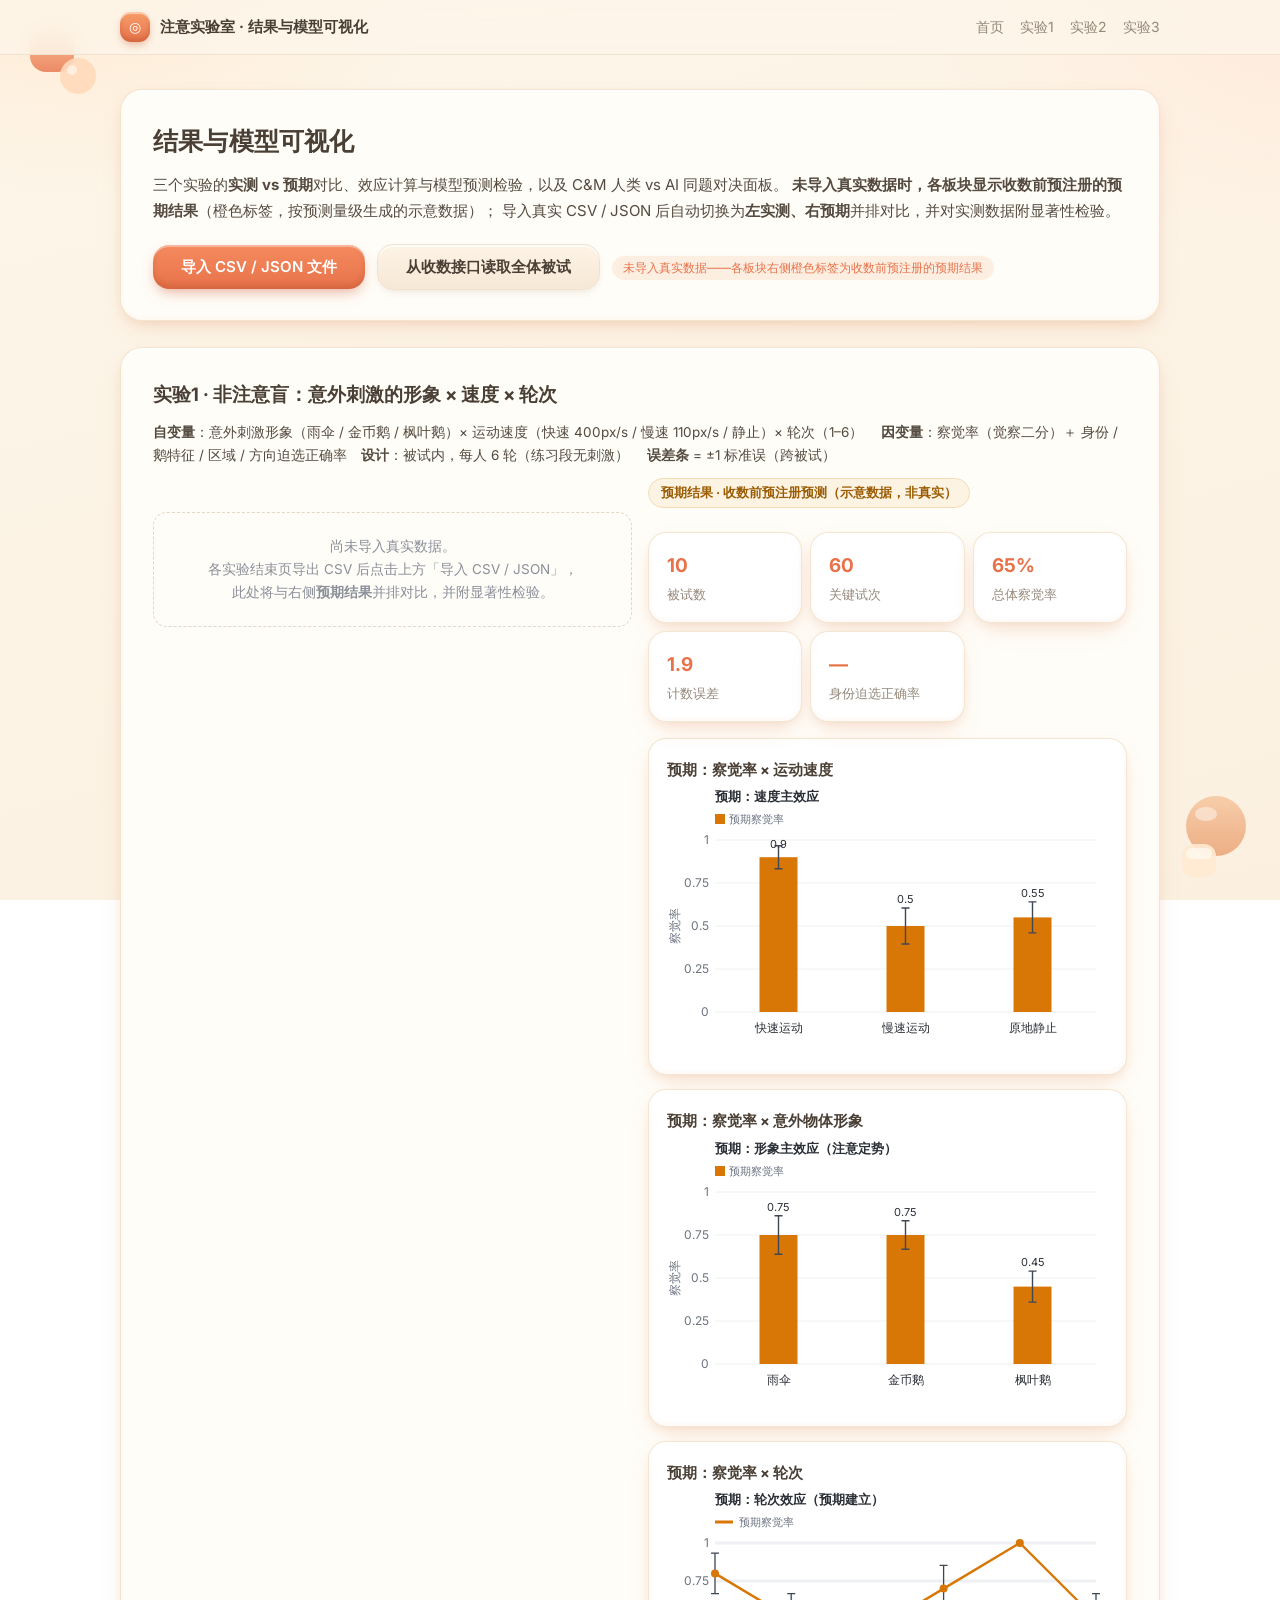
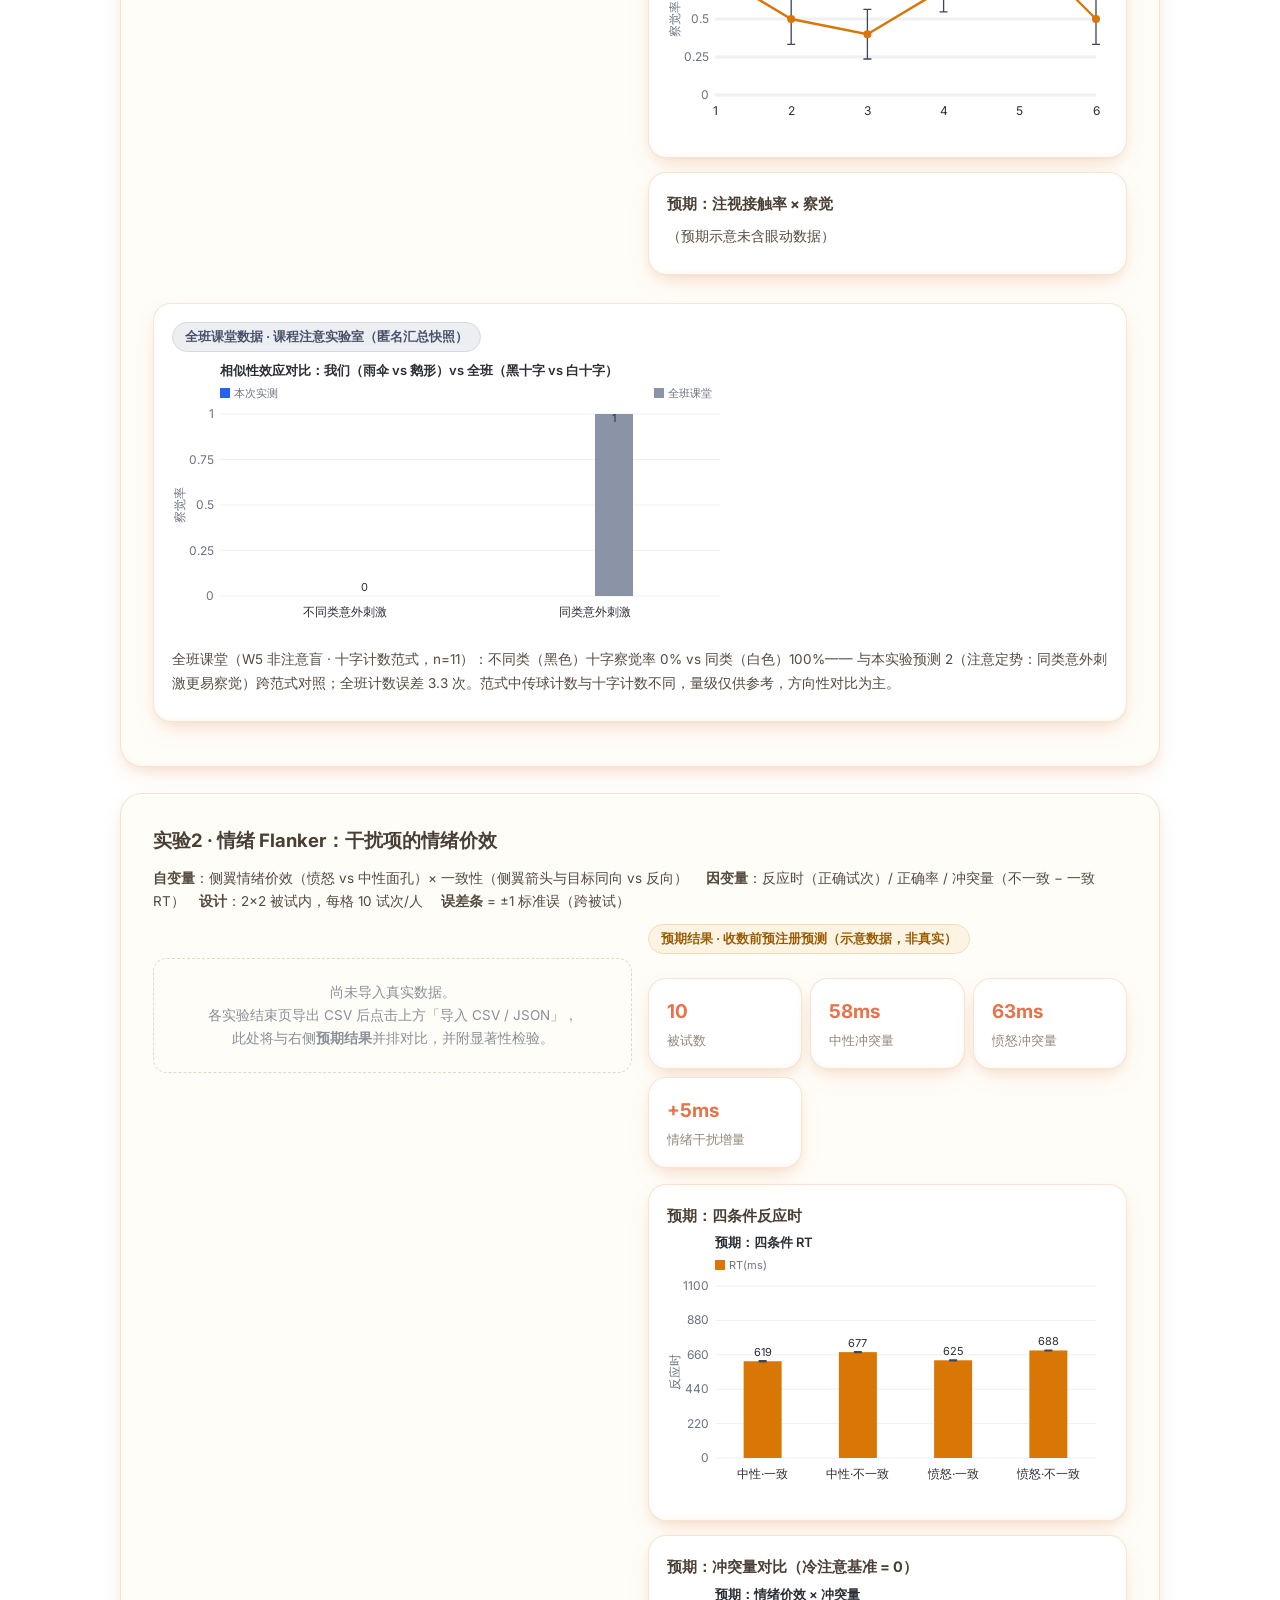
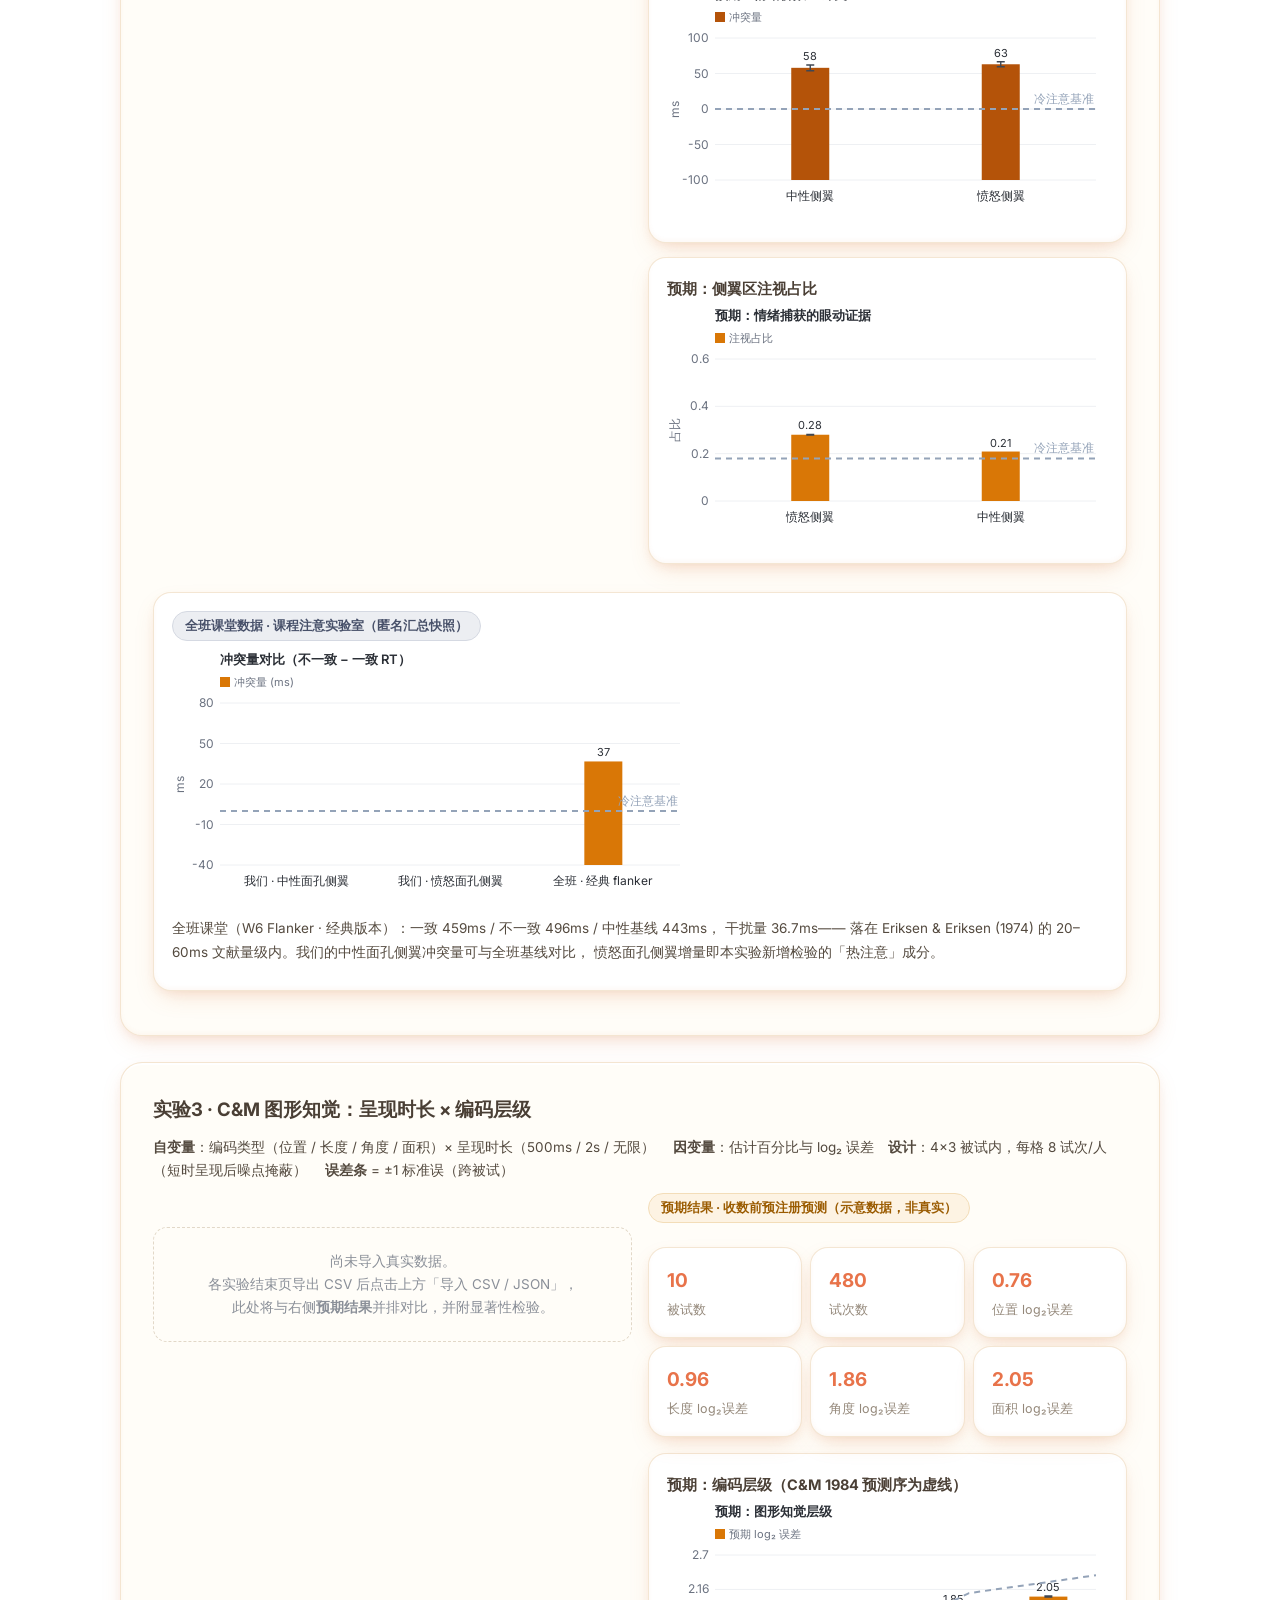
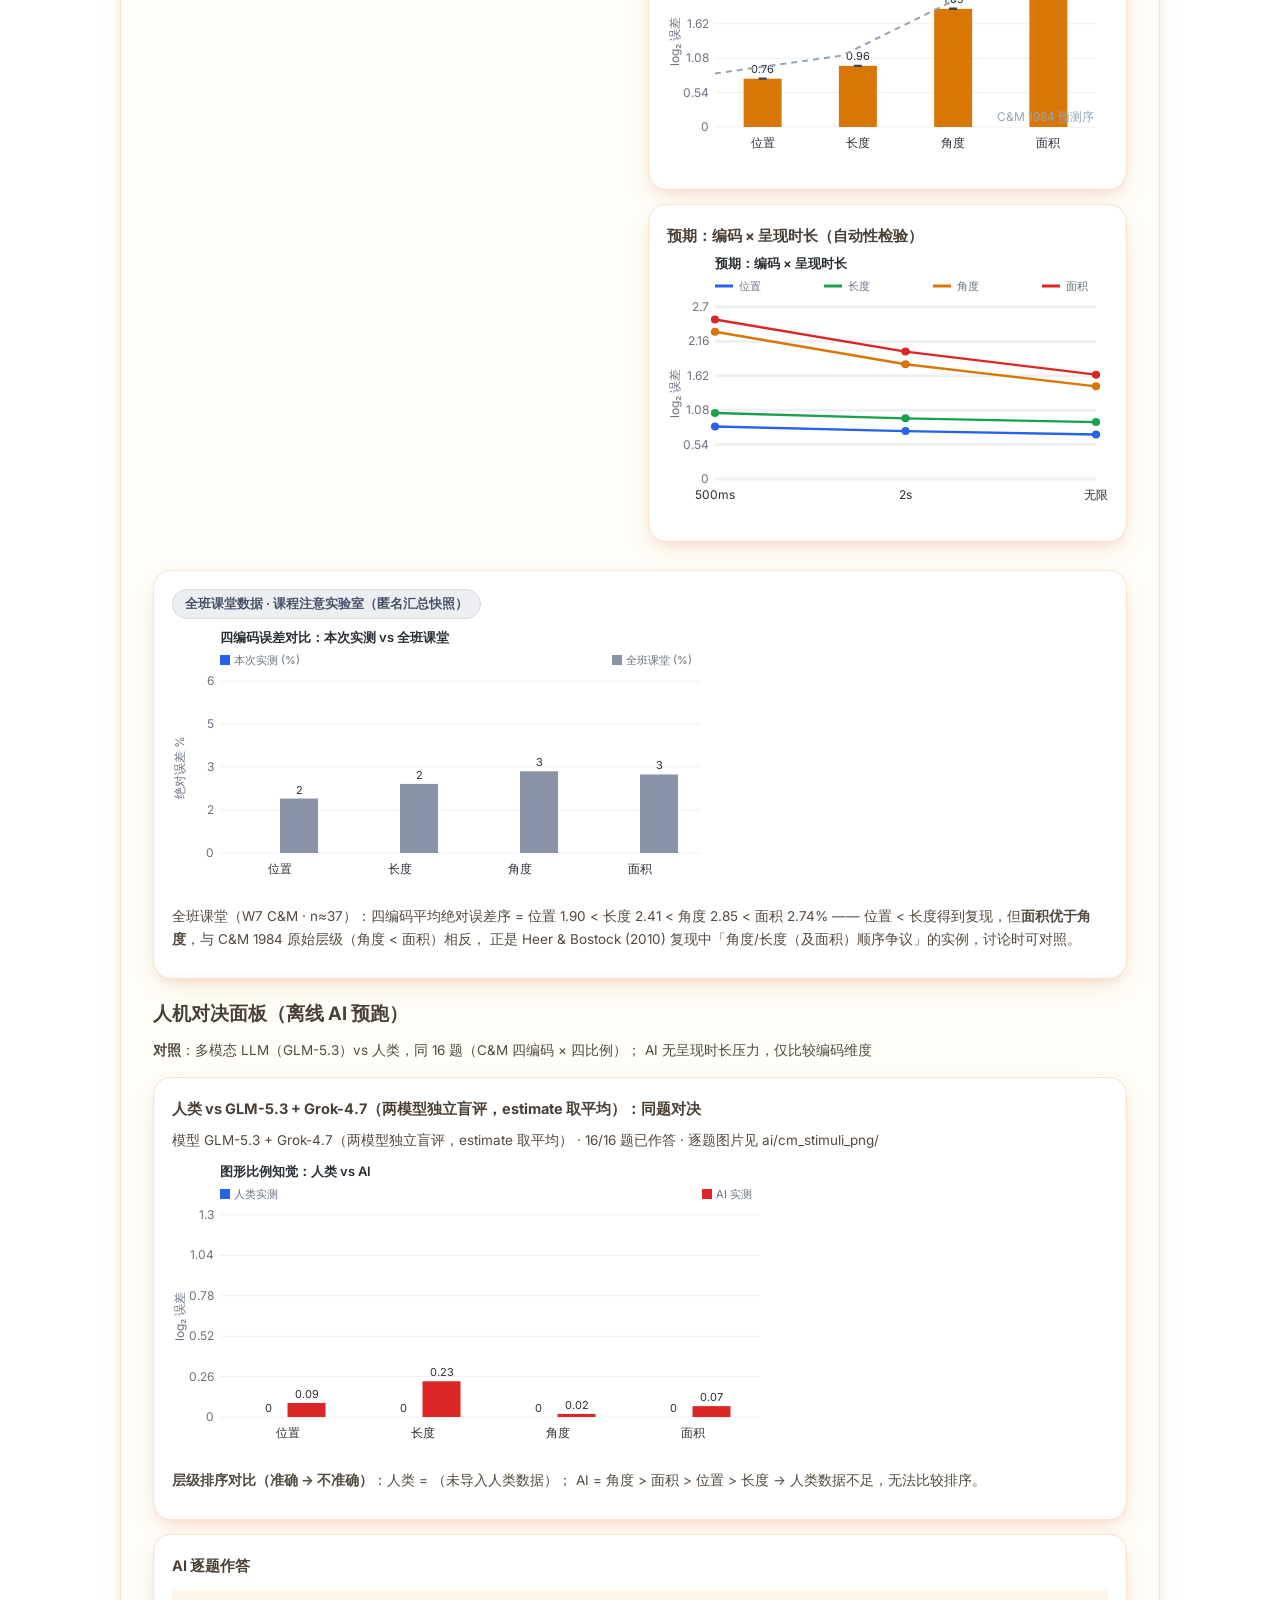
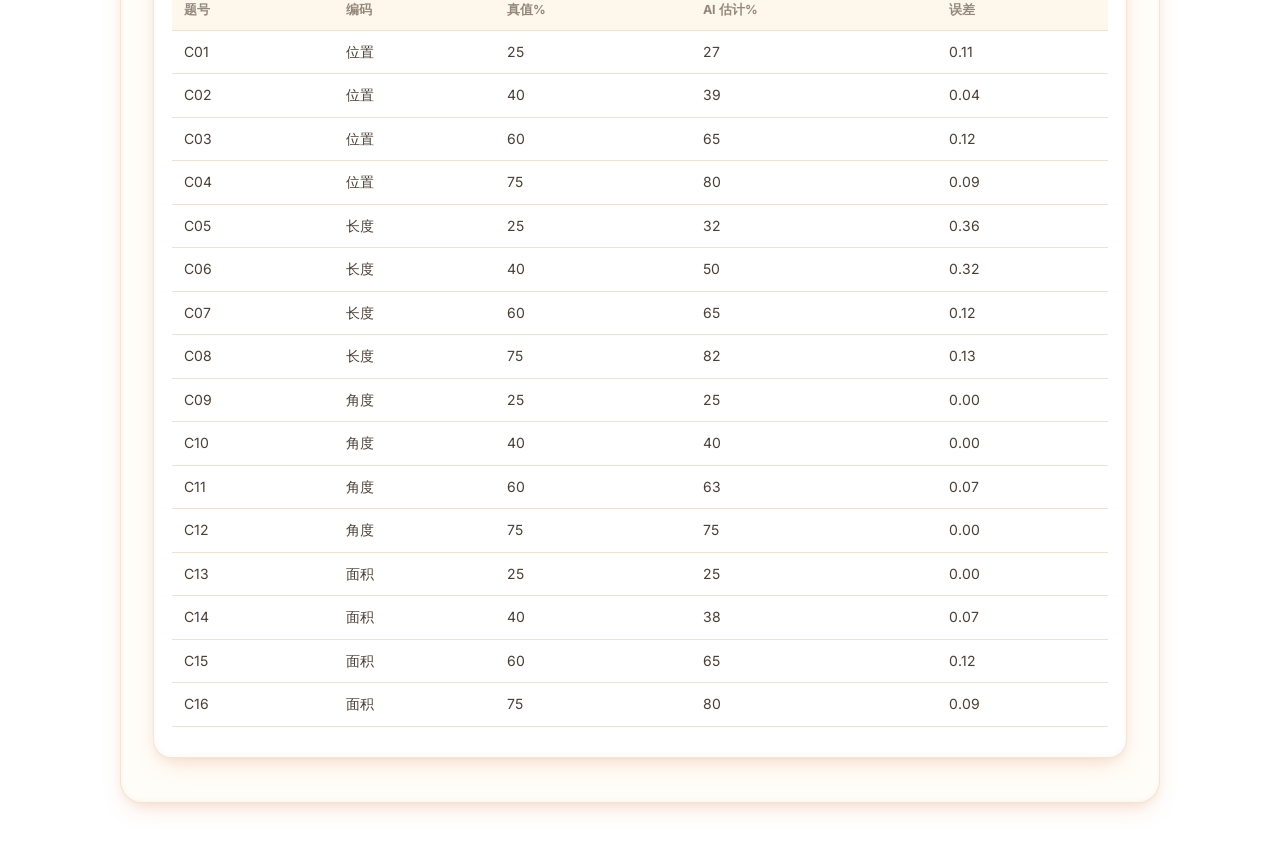
==== results.html @ be1d65ec "HW2 attention lab: 3 classic attention experiments (replication + improvement) with pre-registered p" ====
<!DOCTYPE html>
<html lang="zh-CN">
<head>
<meta charset="UTF-8">
<meta name="viewport" content="width=device-width, initial-scale=1.0">
<title>结果与模型可视化 · 注意实验室</title>
<link href="https://fonts.googleapis.com/css2?family=Inter:wght@400;600;700&display=swap" rel="stylesheet">
<link rel="stylesheet" href="css/style.css">
</head>
<body>
<div class="topbar"><div class="topbar-inner">
  <span class="brand"><span class="logo">◎</span>注意实验室 · 结果与模型可视化</span>
  <span class="nav"><a href="index.html">首页</a><a href="experiments/ib.html">实验1</a><a href="experiments/flanker.html">实验2</a><a href="experiments/cm.html">实验3</a></span>
</div></div>
<div class="deco deco-tl" id="deco-tl"></div><div class="deco deco-br" id="deco-br"></div>

<div class="wrap wrap-wide">
  <div class="card fade">
    <h1>结果与模型可视化</h1>
    <p class="hero-sub">三个实验的<b>实测 vs 预期</b>对比、效应计算与模型预测检验，以及 C&M 人类 vs AI 同题对决面板。
    <b>未导入真实数据时，各板块显示收数前预注册的预期结果</b>（橙色标签，按预测量级生成的示意数据）；
    导入真实 CSV / JSON 后自动切换为<b>左实测、右预期</b>并排对比，并对实测数据附显著性检验。</p>
    <div class="btn-row">
      <button class="btn" id="btn-import">导入 CSV / JSON 文件</button>
      <input type="file" id="file-in" accept=".csv,.json" multiple style="display:none">
      <button class="btn gray" id="btn-fetch-api">从收数接口读取全体被试</button>
      <span id="data-status"></span>
    </div>
  </div>

  <div class="card fade" id="res-report-wrap" style="display:none">
    <h2>自动分析报告（导入实测数据后生成）</h2>
    <p class="hero-sub">按<b>收数前预登记的预测</b>逐条自动判定（✓ 支持 / △ 部分支持 / ✗ 不支持），
    附显著性检验结果；「复制 Markdown」按钮可把填好数字的报告直接粘贴进 README「结果与讨论」。</p>
    <div id="res-report"></div>
    <div class="btn-row"><button class="btn ghost" id="btn-copy-md">复制 Markdown 报告文本</button></div>
  </div>

  <div class="card" id="res-ib-wrap">
    <h2>实验1 · 非注意盲：意外刺激的形象 × 速度 × 轮次</h2>
    <p class="muted"><b>自变量</b>：意外刺激形象（雨伞 / 金币鹅 / 枫叶鹅）× 运动速度（快速 400px/s / 慢速 110px/s / 静止）× 轮次（1–6）　
    <b>因变量</b>：察觉率（觉察二分）＋ 身份 / 鹅特征 / 区域 / 方向迫选正确率　<b>设计</b>：被试内，每人 6 轮（练习段无刺激）　
    <b>误差条</b> = ±1 标准误（跨被试）</p>
    <div id="res-ib"></div>
  </div>
  <div class="card" id="res-flk-wrap">
    <h2>实验2 · 情绪 Flanker：干扰项的情绪价效</h2>
    <p class="muted"><b>自变量</b>：侧翼情绪价效（愤怒 vs 中性面孔）× 一致性（侧翼箭头与目标同向 vs 反向）　
    <b>因变量</b>：反应时（正确试次）/ 正确率 / 冲突量（不一致 − 一致 RT）　<b>设计</b>：2×2 被试内，每格 10 试次/人　
    <b>误差条</b> = ±1 标准误（跨被试）</p>
    <div id="res-flk"></div>
  </div>
  <div class="card" id="res-cm-wrap">
    <h2>实验3 · C&M 图形知觉：呈现时长 × 编码层级</h2>
    <p class="muted"><b>自变量</b>：编码类型（位置 / 长度 / 角度 / 面积）× 呈现时长（500ms / 2s / 无限）　
    <b>因变量</b>：估计百分比与 log₂ 误差　<b>设计</b>：4×3 被试内，每格 8 试次/人（短时呈现后噪点掩蔽）　
    <b>误差条</b> = ±1 标准误（跨被试）</p>
    <div id="res-cm"></div>
    <h2 class="mt">人机对决面板（离线 AI 预跑）</h2>
    <p class="muted"><b>对照</b>：多模态 LLM（GLM-5.3）vs 人类，同 16 题（C&amp;M 四编码 × 四比例）；
    AI 无呈现时长压力，仅比较编码维度</p>
    <div id="res-ai"></div>
  </div>
</div>

<div class="progress-shell" id="progress-shell" style="display:none"><div class="progress-bar" id="progress-bar"></div></div>
<script src="js/config.js"></script>
<script src="js/core.js"></script>
<script src="js/results.js"></script>
</body>
</html>
---- css/style.css ----
/* ============================================================
   注意实验室 · 统一样式
   风格：温暖 · 立体悬浮 · 卡通黏土质感（Claymorphism）
   原则：
   - 界面是实验的"容器"，立体装饰绝不进入刺激画布区
   - 计时优先：无循环动画、无实时3D渲染，仅静态阴影营造悬浮感
   ============================================================ */
:root{
  --primary:#e8734a;          /* 暖珊瑚橘 */
  --primary-deep:#c9542e;
  --primary-soft:#fdeee2;     /* 蜜桃浅底 */
  --peach:#ffd9b8;
  --bg:#fbf2e6;               /* 奶油底 */
  --card:#fffdf8;
  --text:#4a3f35;             /* 暖深棕 */
  --text-2:#94887a;           /* 次级文字 */
  --line:#f0e2d0;
  --ok:#4c9a6d; --warn:#c97f2e; --err:#d05b4e;
  --radius:22px;
  /* 黏土卡片：外层柔影 + 内侧顶部高光，呈膨胀悬浮感 */
  --clay:0 10px 24px -8px rgba(217,122,64,.26),
         0 4px 10px -2px rgba(217,122,64,.10),
         inset 0 2px 0 rgba(255,255,255,.95),
         inset 0 -2px 4px rgba(217,122,64,.05);
  /* hover 悬浮加强 */
  --float:0 20px 40px -12px rgba(217,122,64,.38),
          0 8px 18px -6px rgba(217,122,64,.16),
          inset 0 2px 0 rgba(255,255,255,.95);
  --font:"Inter","PingFang SC","Microsoft YaHei",system-ui,sans-serif;
}
*{box-sizing:border-box;margin:0;padding:0}
html,body{height:100%}
body{font-family:var(--font);color:var(--text);
     font-size:15px;line-height:1.75;-webkit-font-smoothing:antialiased;
     background:
       radial-gradient(640px 420px at 6% -6%, #ffe9d0 0%, transparent 60%),
       radial-gradient(720px 520px at 102% -2%, #ffeadb 0%, transparent 55%),
       radial-gradient(560px 420px at 50% 112%, #fde7d8 0%, transparent 62%),
       linear-gradient(165deg, #fdf6ea 0%, #fbf0e0 100%);
     background-attachment:fixed}

/* ---------- 布局：居中主内容区 ---------- */
.wrap{max-width:920px;margin:0 auto;padding:34px 20px 64px}
.wrap-wide{max-width:1080px}
.topbar{position:sticky;top:0;z-index:50;background:rgba(253,246,234,.82);
        backdrop-filter:blur(10px);border-bottom:1px solid var(--line)}
.topbar-inner{max-width:1080px;margin:0 auto;padding:12px 20px;display:flex;
              align-items:center;justify-content:space-between}
.brand{display:flex;align-items:center;gap:10px;font-weight:700;font-size:15px}
.brand .logo{width:30px;height:30px;border-radius:11px;
             background:linear-gradient(180deg,#f79d6a,#e8734a);
             box-shadow:0 4px 8px -2px rgba(201,84,46,.45),
                        inset 0 2px 0 rgba(255,255,255,.45),
                        inset 0 -3px 5px rgba(120,40,10,.20);
             display:inline-flex;align-items:center;justify-content:center;
             color:#fff;font-size:14px}
.nav a{color:var(--text-2);text-decoration:none;margin-left:16px;font-size:14px;
       transition:color .15s}
.nav a:hover{color:var(--primary)}

/* ---------- 黏土卡片与软凸起按钮 ---------- */
.card{background:var(--card);border:1px solid rgba(240,220,192,.7);
      border-radius:var(--radius);box-shadow:var(--clay);padding:30px 32px;
      transition:opacity .25s}
.card+.card{margin-top:26px}
.card h1{font-size:25px;letter-spacing:.2px;margin-bottom:6px}
.card h2{font-size:18.5px;margin-bottom:10px}
.card p{color:#544a3f;margin:8px 0}
.muted{color:var(--text-2);font-size:13.5px}
.hero-sub{color:var(--text-2);margin-bottom:0}

.btn{display:inline-block;border:none;cursor:pointer;font-family:var(--font);
     font-size:15px;font-weight:600;padding:12px 28px;border-radius:16px;
     color:#fff;background:linear-gradient(180deg,#f58a5f,#e8734a);
     box-shadow:0 6px 14px -4px rgba(201,84,46,.50),
                inset 0 2px 0 rgba(255,255,255,.38),
                inset 0 -4px 6px rgba(120,40,10,.18);
     transition:transform .15s,box-shadow .15s,filter .15s}
.btn:hover{transform:translateY(-2px);filter:brightness(1.04);
           box-shadow:0 10px 20px -6px rgba(201,84,46,.55),
                      inset 0 2px 0 rgba(255,255,255,.38),
                      inset 0 -4px 6px rgba(120,40,10,.18)}
.btn:active{transform:translateY(1px)}
.btn:disabled{opacity:.45;cursor:not-allowed;transform:none;filter:none}
.btn.ghost{background:var(--card);color:var(--primary);
           border:2px solid #f3b795;
           box-shadow:0 4px 10px -4px rgba(217,122,64,.25),
                      inset 0 2px 0 rgba(255,255,255,.9)}
.btn.gray{background:linear-gradient(180deg,#fdf3e6,#f6e8d5);color:var(--text);
          border:1px solid var(--line);
          box-shadow:0 4px 10px -4px rgba(150,110,70,.22),
                     inset 0 2px 0 rgba(255,255,255,.85)}
.btn.small{padding:8px 16px;font-size:13.5px;border-radius:13px}
.btn-row{display:flex;gap:12px;margin-top:20px;flex-wrap:wrap;align-items:center}

/* 蜜桃浅底高亮框（指导语重点规则） */
.callout{background:var(--primary-soft);border:1px solid #f6d4b8;
         border-radius:16px;padding:15px 18px;margin:14px 0;font-size:14.5px;
         box-shadow:inset 0 2px 0 rgba(255,255,255,.7)}
.callout.warn{background:#fdf6e9;border-color:#f2e0bb}
.callout b{font-weight:650}

/* ---------- 实验选择卡片（悬浮黏土卡） ---------- */
.grid-exp{display:grid;grid-template-columns:repeat(auto-fit,minmax(280px,1fr));
          gap:26px;margin-top:26px}
/* 三实验卡片 与 使用说明卡片之间保留约 1cm（38px）间距 */
.grid-exp+.card{margin-top:38px}
.exp-card{background:var(--card);border:1px solid rgba(240,220,192,.7);
          border-radius:var(--radius);padding:24px;box-shadow:var(--clay);
          text-decoration:none;color:var(--text);display:block;
          transition:transform .18s,box-shadow .18s;position:relative;overflow:hidden}
.exp-card::after{content:"";position:absolute;top:0;left:8%;right:8%;height:2px;
                 border-radius:2px;background:linear-gradient(90deg,transparent,
                 rgba(255,255,255,.9),transparent)}
.exp-card:hover{transform:translateY(-5px);box-shadow:var(--float);
                border-color:#f3c9a8}
.exp-card .tag{display:inline-block;font-size:12px;font-weight:600;
               color:var(--primary);background:var(--primary-soft);
               border-radius:20px;padding:3px 12px;margin-bottom:10px;
               box-shadow:inset 0 1px 0 rgba(255,255,255,.8)}
.exp-card h3{font-size:16.5px;margin-bottom:6px}
.exp-card p{font-size:13.5px;color:var(--text-2);line-height:1.65;margin:0}
.exp-card .meta{margin-top:12px;font-size:12.5px;color:#ab9d8c}

/* ---------- 表单 ---------- */
.field{margin:16px 0}
.field label{display:block;font-size:14px;font-weight:600;margin-bottom:6px}
.field input[type=text],.field input[type=number],.field input[type=password],.field select{
  width:100%;max-width:340px;padding:10px 14px;border:1px solid var(--line);
  border-radius:13px;font-family:var(--font);font-size:15px;background:#fffefb;
  color:var(--text);box-shadow:inset 0 2px 4px rgba(150,110,70,.08)}
.field input:focus{outline:2px solid #f6c39a;border-color:var(--primary)}
.radio-row{display:flex;gap:22px;flex-wrap:wrap;margin:8px 0}
.radio-row label{display:flex;align-items:center;gap:6px;font-size:14.5px;
                 cursor:pointer;font-weight:400}
.radio-row input[type=radio],.radio-row input[type=checkbox]{
  accent-color:var(--primary);width:16px;height:16px}

/* ---------- 进度条（极细，画布外） ---------- */
.progress-shell{position:fixed;left:0;top:0;width:100%;height:5px;
                background:#f2e5d2;z-index:100}
.progress-bar{height:100%;width:0%;
              background:linear-gradient(90deg,#f6a56f,var(--primary));
              border-radius:0 3px 3px 0;transition:width .2s linear}
.progress-label{position:fixed;top:12px;right:16px;font-size:12px;
                color:var(--text-2);z-index:100;
                background:rgba(253,246,234,.85);padding:2px 10px;
                border-radius:12px}

/* ---------- 实验刺激画布区：零装饰、纯色背景 ---------- */
.stage{position:fixed;inset:0;background:#101114;display:none;z-index:60;
       align-items:center;justify-content:center;flex-direction:column}
.stage.on{display:flex}
.stage canvas{display:block}
.stage .fixation{color:#d7dae0;font-size:42px;font-weight:300;letter-spacing:.1em}
.stage .hint{position:absolute;bottom:18px;left:0;right:0;text-align:center;
             color:#5c626d;font-size:13px}
/* C&M 用浅色画布（中性浅灰，干净几何图形） */
.stage.light{background:#eceae4}
.stage.light canvas{background:#ffffff}

/* ---------- 页面装饰（温暖黏土几何，静态无动画；永不进入刺激画布） ---------- */
.deco{position:fixed;z-index:5;pointer-events:none;opacity:.95}
.deco-tl{top:16px;left:18px}
.deco-br{bottom:16px;right:18px}
.deco svg{display:block}

/* ---------- 结果展示 ---------- */
.table{width:100%;border-collapse:collapse;font-size:14px;margin:12px 0}
.table th,.table td{padding:9px 12px;text-align:left;border-bottom:1px solid var(--line)}
.table th{font-size:12.5px;color:var(--text-2);background:#fdf7ec}
.table tr:hover td{background:#fdf6ec}
.chart-box{background:#fff;border:1px solid rgba(240,220,192,.7);
           border-radius:18px;padding:18px;margin:14px 0;box-shadow:var(--clay)}
.chart-box h3{font-size:14.5px;margin-bottom:4px}
.chart-box canvas{max-width:100%;display:block}
.kpi-row{display:grid;grid-template-columns:repeat(auto-fit,minmax(170px,1fr));
         gap:16px;margin:16px 0}
.kpi{background:#fff;border:1px solid rgba(240,220,192,.7);border-radius:18px;
     padding:16px 18px;box-shadow:var(--clay)}
.kpi .v{font-size:25px;font-weight:700;color:var(--primary)}
.kpi .k{font-size:12.5px;color:var(--text-2);margin-top:2px}
.badge{display:inline-block;font-size:12px;padding:2px 11px;border-radius:20px;
       box-shadow:inset 0 1px 0 rgba(255,255,255,.7)}
.badge.ok{background:#e6f4ec;color:var(--ok)}
.badge.err{background:#fdeceb;color:var(--err)}
.badge.info{background:var(--primary-soft);color:var(--primary)}
.badge.warn{background:#fdf3e3;color:#9a5b00}

/* ---------- 步骤指示（软圆角胶囊） ---------- */
.steps{display:flex;gap:8px;margin:18px 0}
.step{flex:1;padding:9px 6px;text-align:center;font-size:13px;background:#fff;
     color:var(--text-2);border-radius:14px;border:1px solid var(--line);
     box-shadow:inset 0 2px 0 rgba(255,255,255,.9)}
.step.on{background:var(--primary-soft);color:var(--primary);font-weight:650;
         border-color:#f6cdb0}
.step.done{color:var(--ok);background:#f2faf5;border-color:#d8eee1}

/* ---------- 淡入淡出转场 ---------- */
.fade{animation:fadein .28s ease}
@keyframes fadein{from{opacity:0}to{opacity:1}}

/* 眼动校准点（黏土小球） */
.calib-dot{position:fixed;width:46px;height:46px;margin:-23px 0 0 -23px;
           border-radius:50%;background:#fff;cursor:pointer;z-index:200;
           display:none;align-items:center;justify-content:center;
           font-size:11px;color:#94887a;user-select:none;
           box-shadow:0 0 0 7px rgba(232,115,74,.22),
                      0 8px 18px -6px rgba(201,84,46,.5),
                      inset 0 3px 0 rgba(255,255,255,.95),
                      inset 0 -3px 5px rgba(180,130,90,.18)}
.calib-dot.on{display:flex}
#wg-video{position:fixed;bottom:14px;right:14px;width:160px;border-radius:16px;
          border:2px solid #fff;box-shadow:0 8px 20px -6px rgba(60,40,20,.45);
          z-index:90;background:#000}
#wg-overlay{position:fixed;inset:0;pointer-events:none;z-index:80}

/* ---------- 实测 vs 预期 对比布局 ---------- */
.cmp-row{display:flex;gap:16px;flex-wrap:wrap;align-items:flex-start;margin:10px 0}
.cmp-col{flex:1 1 360px;min-width:300px}
.cmp-tag{display:inline-block;font-size:12.5px;font-weight:700;padding:3px 12px;border-radius:999px;margin-bottom:8px}
.cmp-tag.real{background:#e6f4ec;color:#1f6f3f;border:1px solid #c4e5d0}
.cmp-tag.pred{background:#fdf3e3;color:#9a5b00;border:1px solid #f3ddb8}
.cmp-empty{color:#8a8f98;font-size:13.5px;line-height:1.7;padding:22px 16px;border:1px dashed #e2d8c8;border-radius:14px;text-align:center;margin-top:34px}
.cmp-col .kpi-row{grid-template-columns:repeat(auto-fit,minmax(120px,1fr));gap:8px}
.cmp-col .kpi .v{font-size:19px}

/* 通用工具类 */
.center{text-align:center}
.right{text-align:right}
.mt{margin-top:18px}.mb{margin-bottom:14px}
code.kbd{background:#fdf3e6;border-radius:8px;padding:1px 8px;font-size:13px;
         border:1px solid var(--line);box-shadow:inset 0 -2px 0 rgba(200,160,110,.25)}
ul.tight{margin:6px 0 6px 20px}
ul.tight li{margin:4px 0}
@media print{.topbar,.deco,.btn{display:none}}
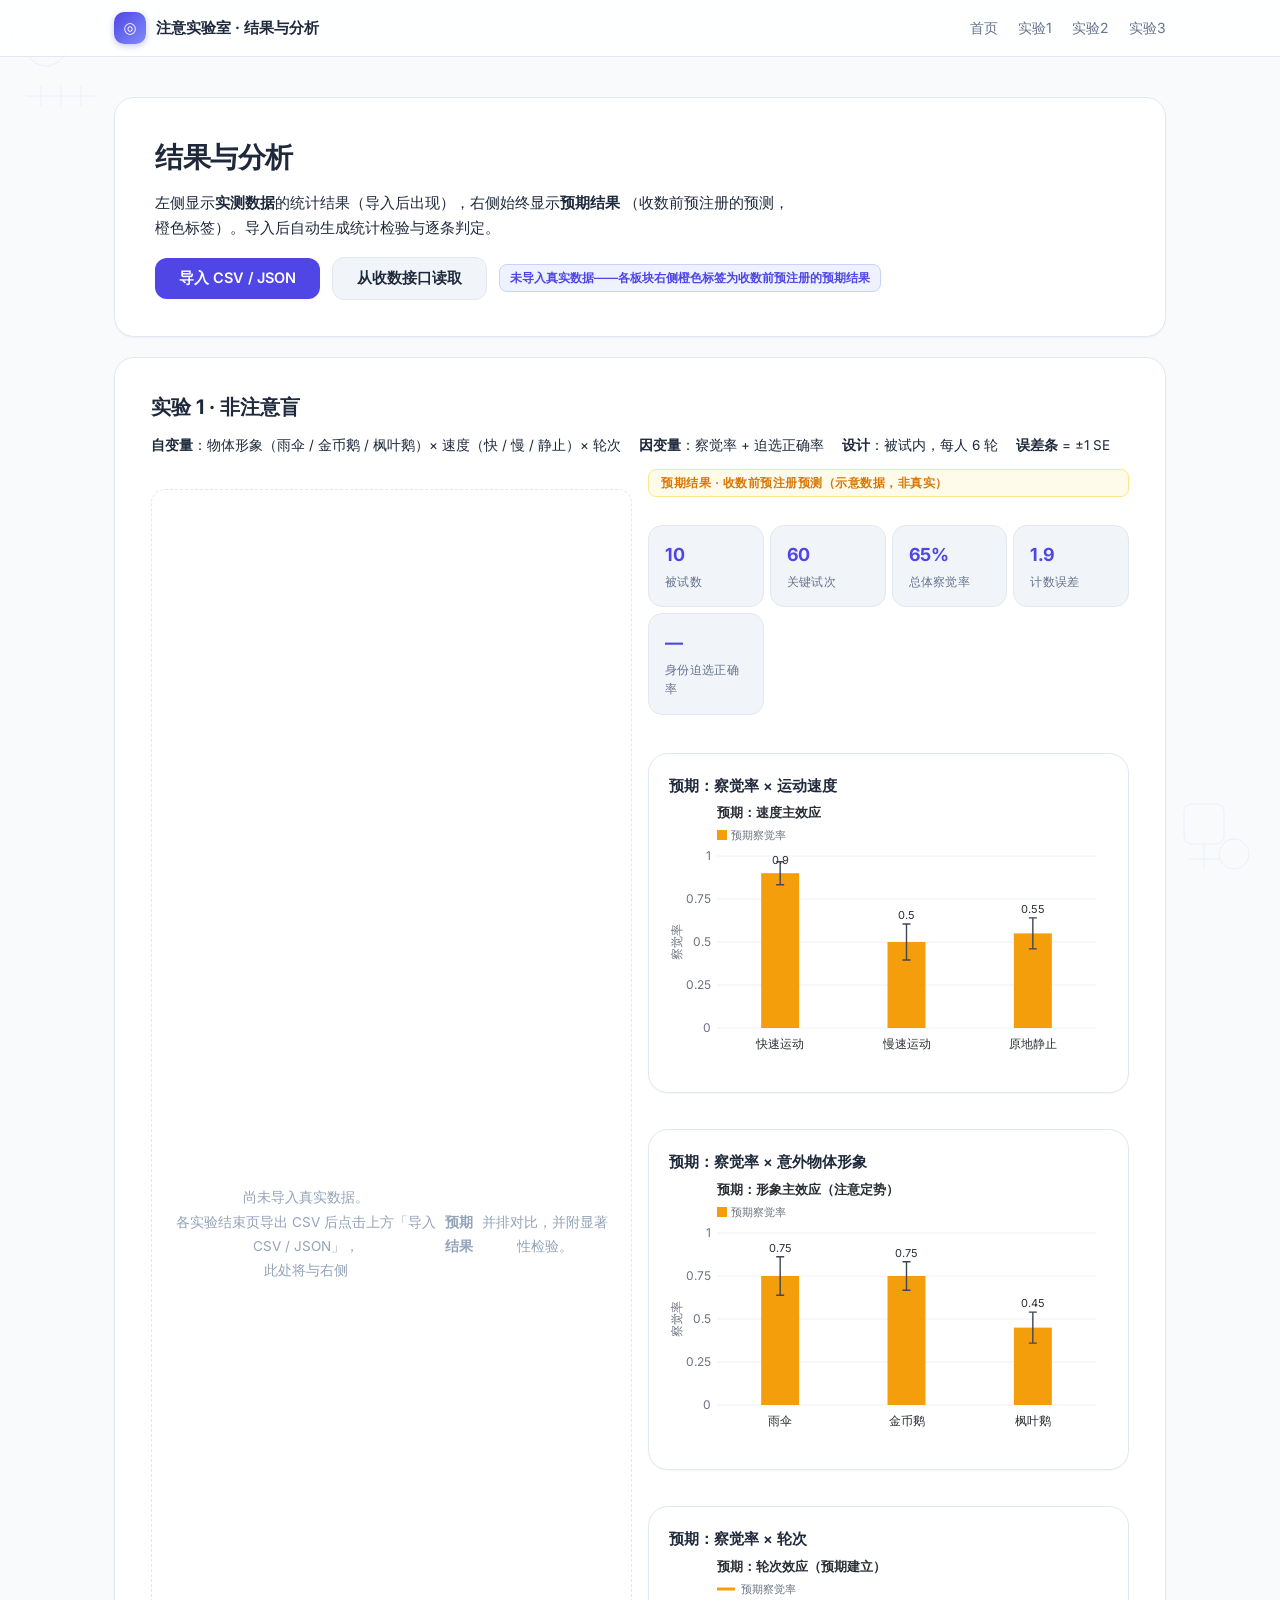
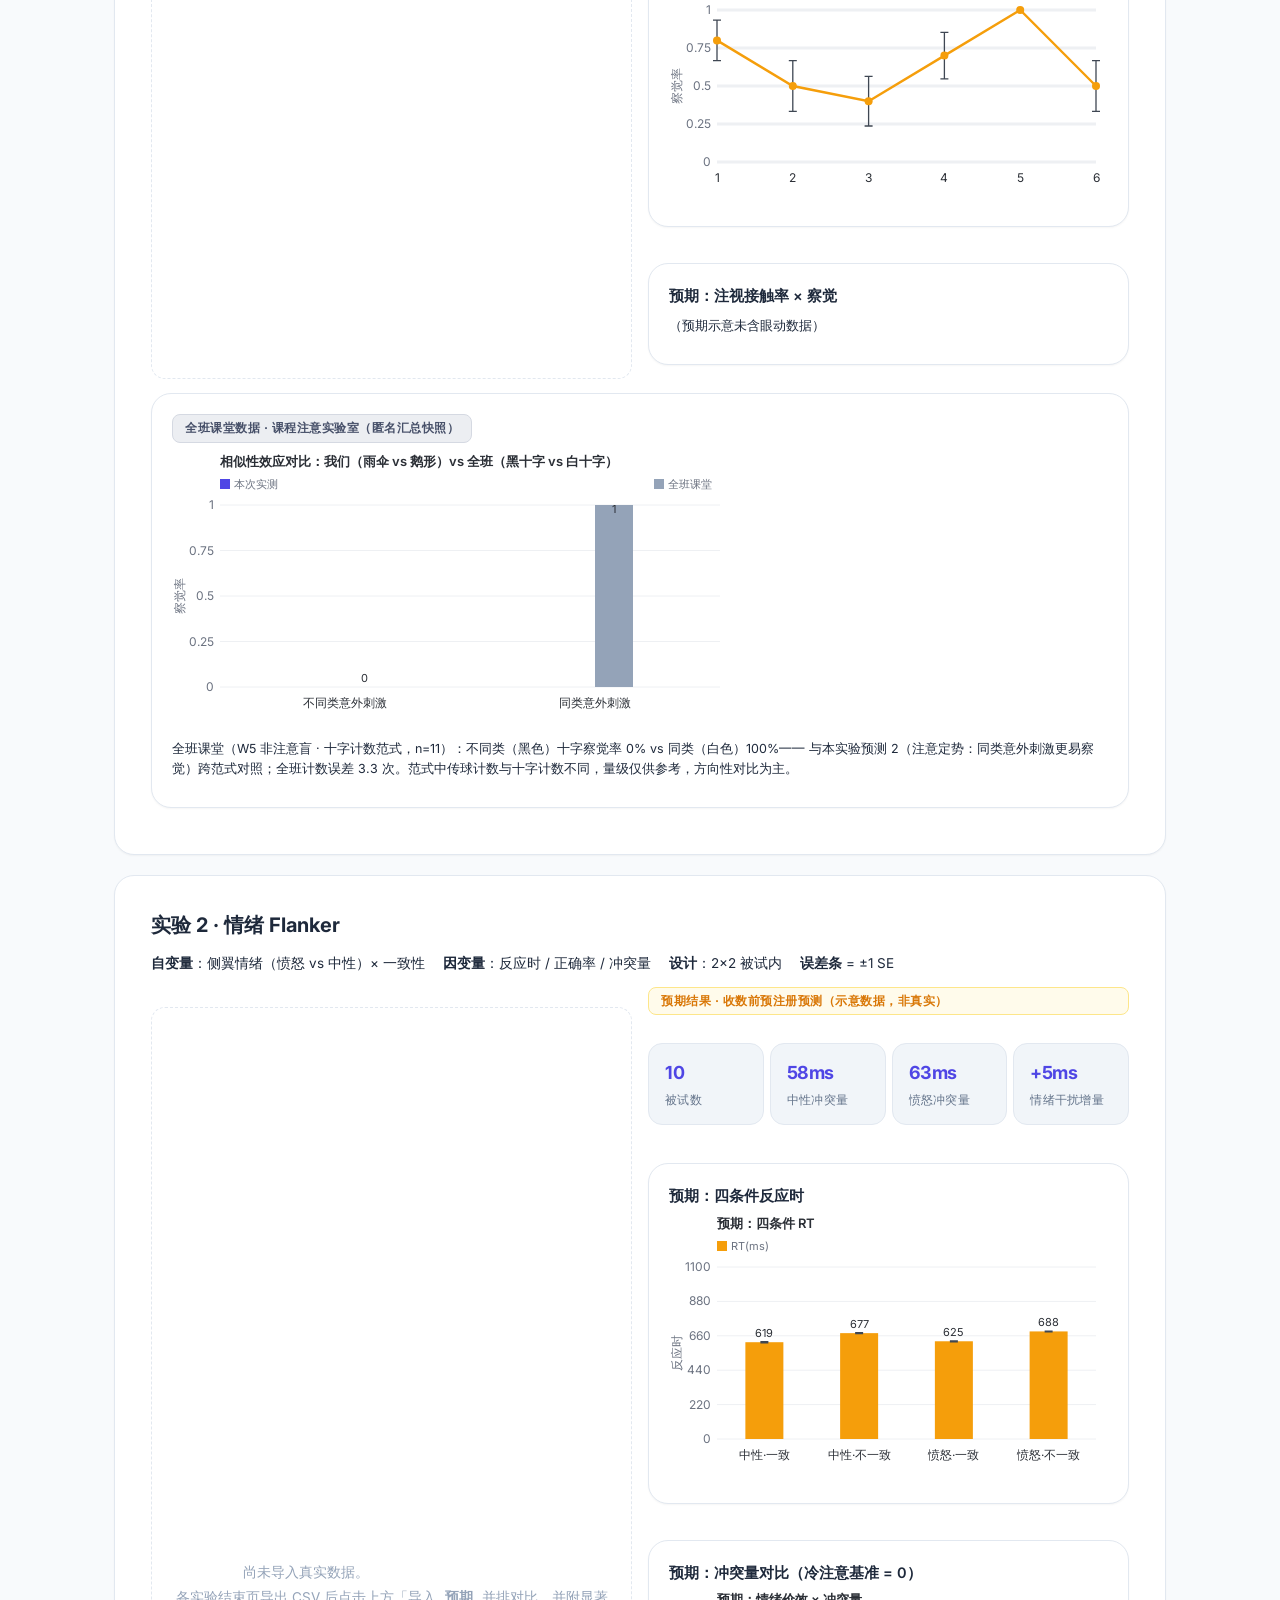
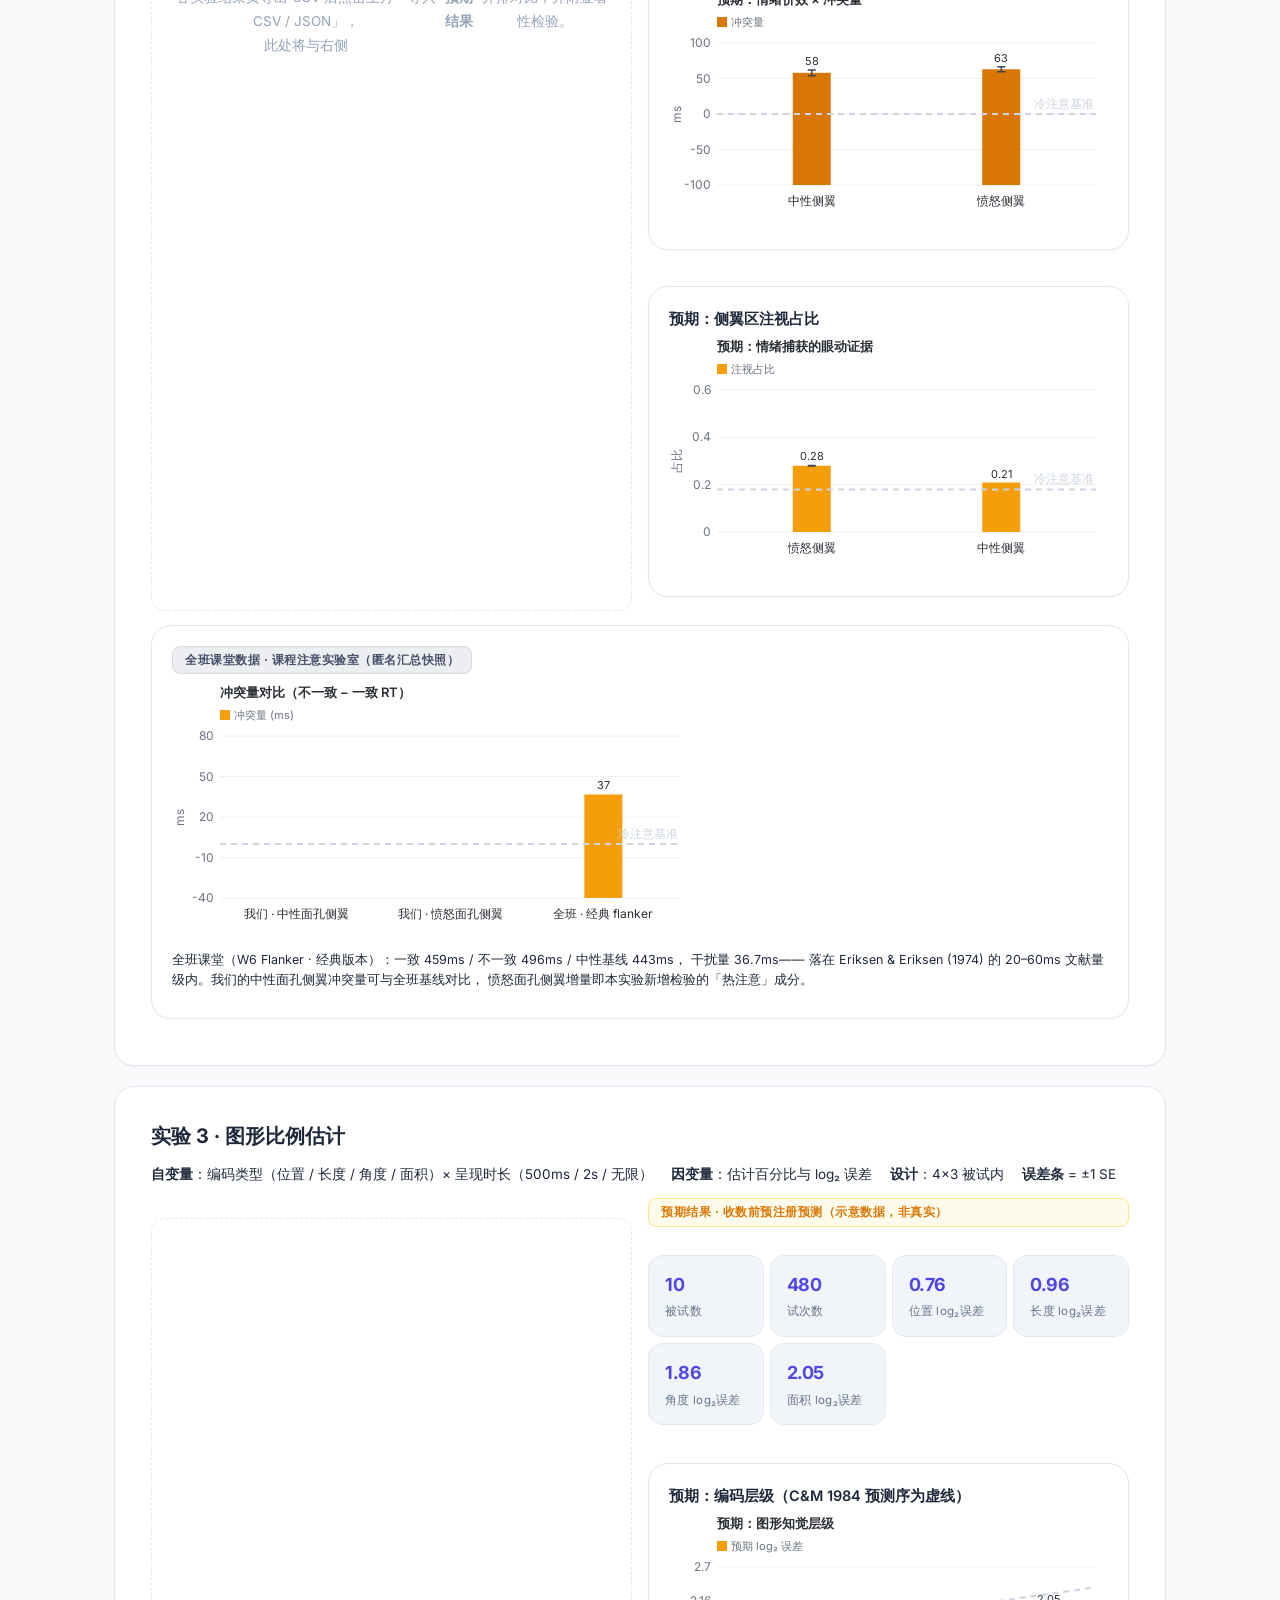
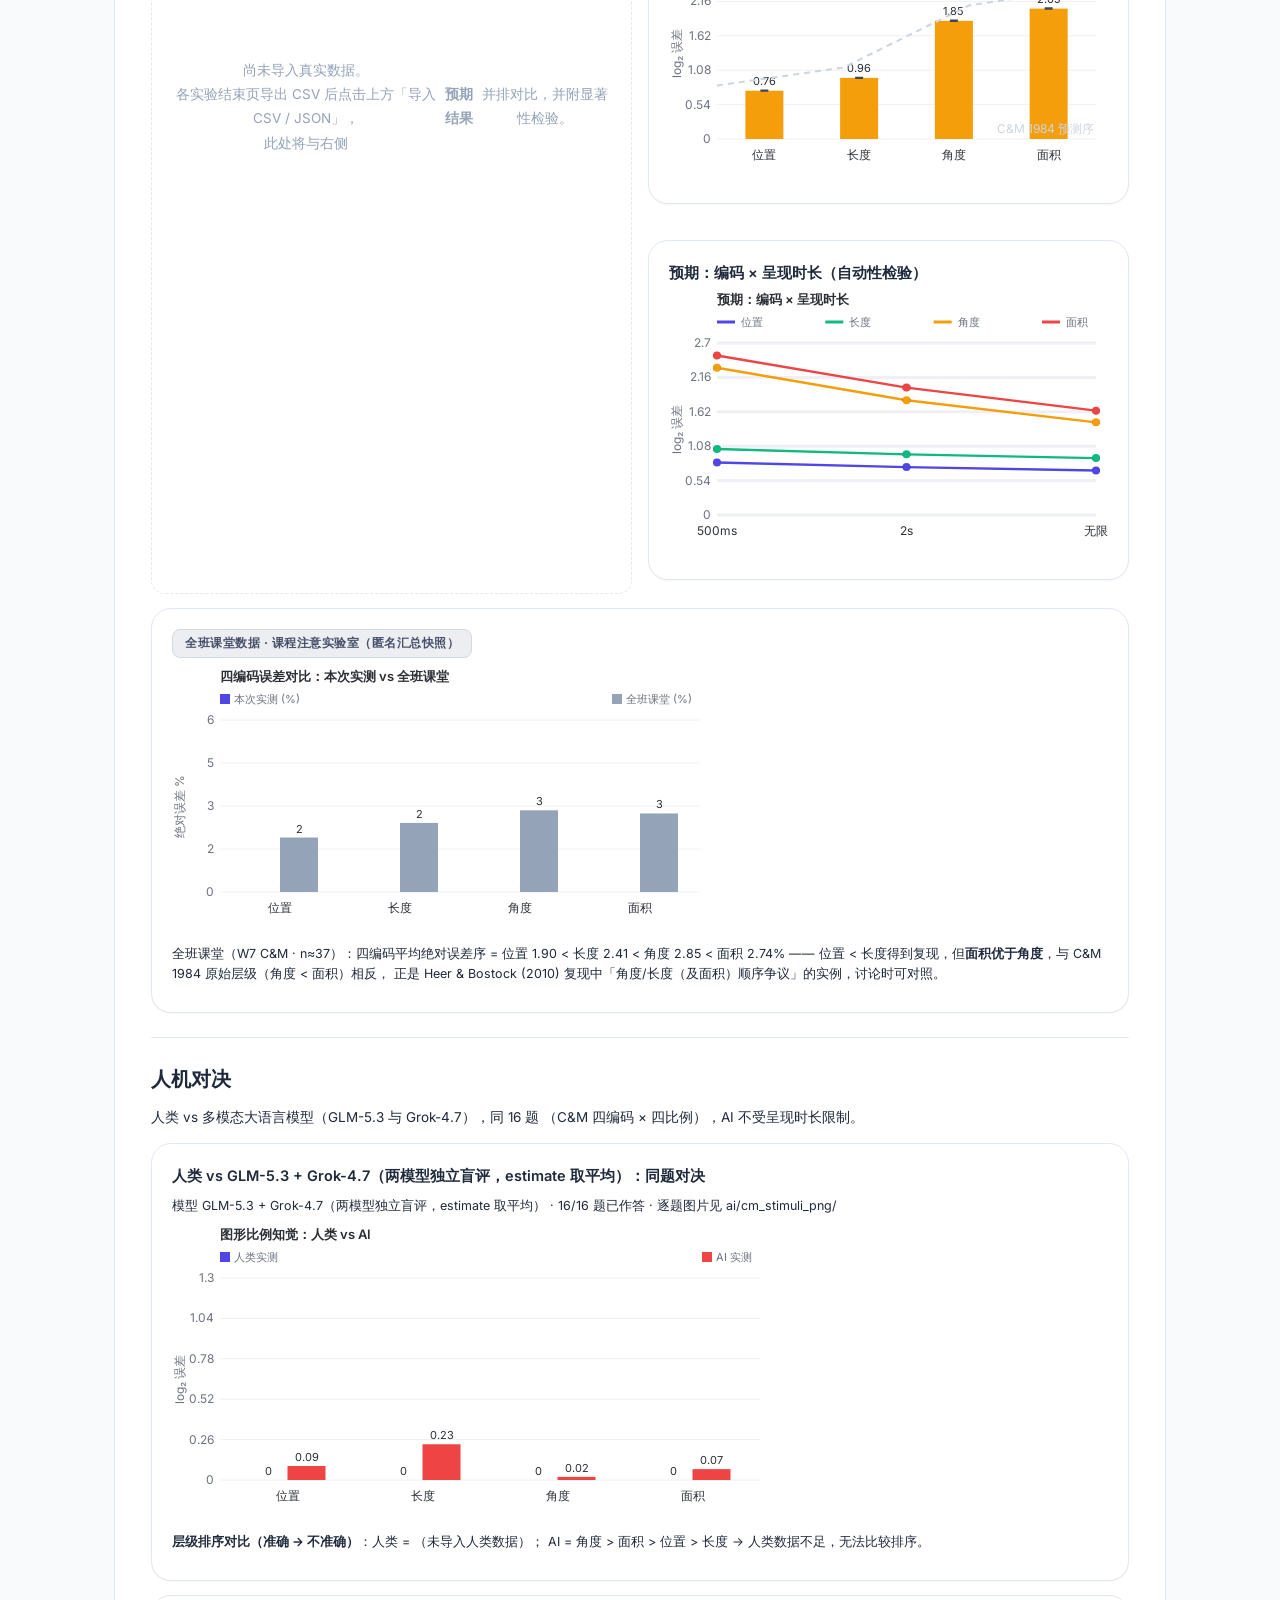
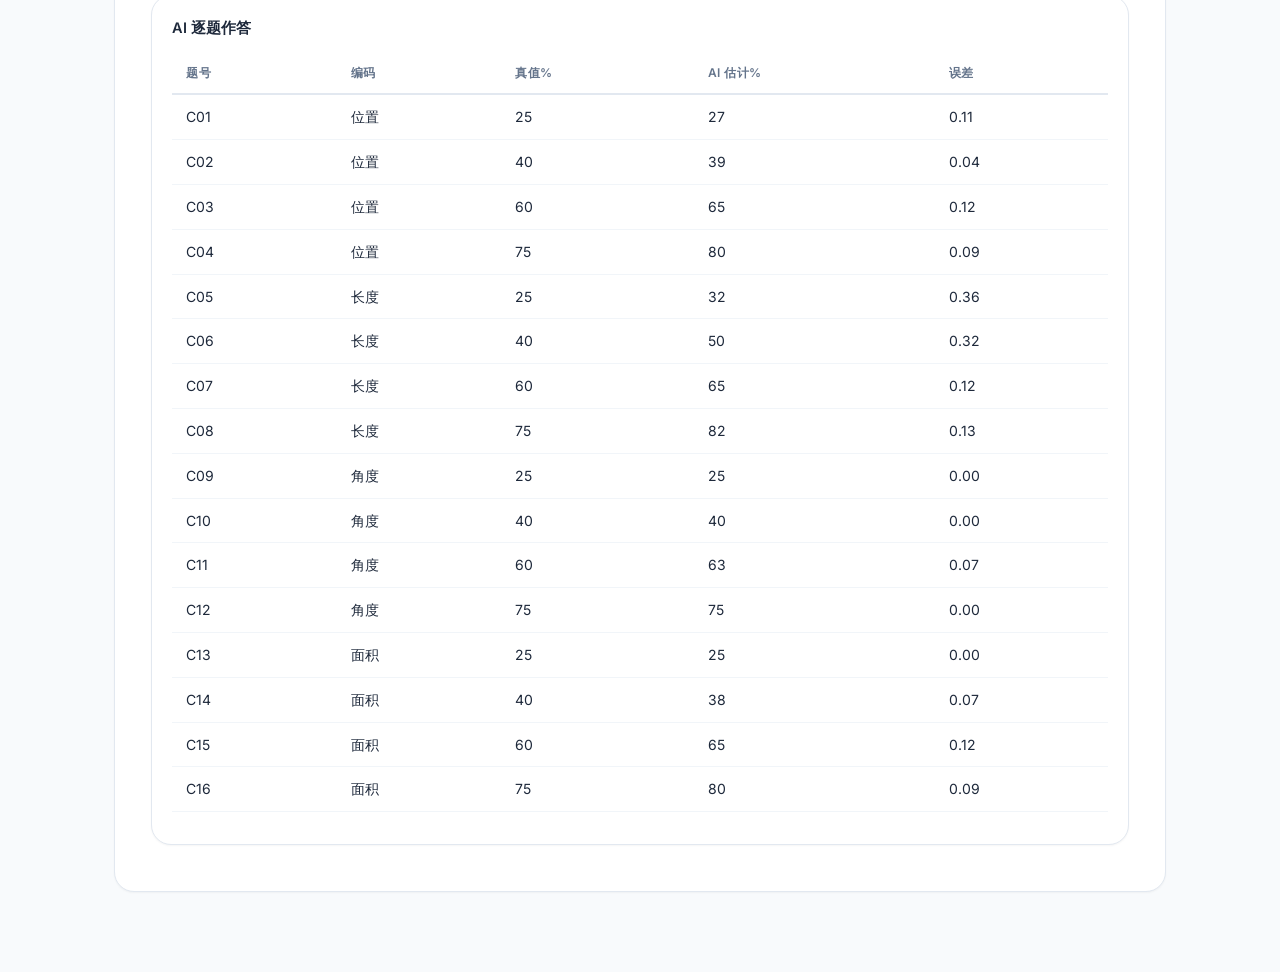
==== commit 0ae4c2b5: "UI redesign: modern clean academic style Co-authored-by: Cursor <cursoragent@cursor.com>" ====
--- a/results.html
+++ b/results.html
@@ -3,62 +3,76 @@
 <head>
 <meta charset="UTF-8">
 <meta name="viewport" content="width=device-width, initial-scale=1.0">
-<title>结果与模型可视化 · 注意实验室</title>
-<link href="https://fonts.googleapis.com/css2?family=Inter:wght@400;600;700&display=swap" rel="stylesheet">
+<title>结果与分析 · 注意实验室</title>
+<link href="https://fonts.googleapis.com/css2?family=Inter:wght@400;500;600;700;800&display=swap" rel="stylesheet">
 <link rel="stylesheet" href="css/style.css">
 </head>
 <body>
 <div class="topbar"><div class="topbar-inner">
-  <span class="brand"><span class="logo">◎</span>注意实验室 · 结果与模型可视化</span>
+  <span class="brand"><span class="logo">◎</span>注意实验室 · 结果与分析</span>
   <span class="nav"><a href="index.html">首页</a><a href="experiments/ib.html">实验1</a><a href="experiments/flanker.html">实验2</a><a href="experiments/cm.html">实验3</a></span>
 </div></div>
 <div class="deco deco-tl" id="deco-tl"></div><div class="deco deco-br" id="deco-br"></div>
 
 <div class="wrap wrap-wide">
-  <div class="card fade">
-    <h1>结果与模型可视化</h1>
-    <p class="hero-sub">三个实验的<b>实测 vs 预期</b>对比、效应计算与模型预测检验，以及 C&M 人类 vs AI 同题对决面板。
-    <b>未导入真实数据时，各板块显示收数前预注册的预期结果</b>（橙色标签，按预测量级生成的示意数据）；
-    导入真实 CSV / JSON 后自动切换为<b>左实测、右预期</b>并排对比，并对实测数据附显著性检验。</p>
-    <div class="btn-row">
-      <button class="btn" id="btn-import">导入 CSV / JSON 文件</button>
+  <div class="card fade" style="padding:36px 40px">
+    <h1>结果与分析</h1>
+    <p class="hero-sub" style="margin-bottom:16px">
+      左侧显示<b>实测数据</b>的统计结果（导入后出现），右侧始终显示<b>预期结果</b>
+      （收数前预注册的预测，橙色标签）。导入后自动生成统计检验与逐条判定。
+    </p>
+    <div class="btn-row" style="margin-top:0">
+      <button class="btn" id="btn-import">导入 CSV / JSON</button>
       <input type="file" id="file-in" accept=".csv,.json" multiple style="display:none">
-      <button class="btn gray" id="btn-fetch-api">从收数接口读取全体被试</button>
+      <button class="btn gray" id="btn-fetch-api">从收数接口读取</button>
       <span id="data-status"></span>
     </div>
   </div>
 
   <div class="card fade" id="res-report-wrap" style="display:none">
-    <h2>自动分析报告（导入实测数据后生成）</h2>
-    <p class="hero-sub">按<b>收数前预登记的预测</b>逐条自动判定（✓ 支持 / △ 部分支持 / ✗ 不支持），
-    附显著性检验结果；「复制 Markdown」按钮可把填好数字的报告直接粘贴进 README「结果与讨论」。</p>
+    <h2>自动分析报告</h2>
+    <p class="hero-sub">按收数前的预测逐条判定，附显著性检验；点击下方按钮可将填好数字的报告直接粘贴进 README。</p>
     <div id="res-report"></div>
-    <div class="btn-row"><button class="btn ghost" id="btn-copy-md">复制 Markdown 报告文本</button></div>
+    <div class="btn-row"><button class="btn ghost" id="btn-copy-md">复制报告文本</button></div>
   </div>
 
   <div class="card" id="res-ib-wrap">
-    <h2>实验1 · 非注意盲：意外刺激的形象 × 速度 × 轮次</h2>
-    <p class="muted"><b>自变量</b>：意外刺激形象（雨伞 / 金币鹅 / 枫叶鹅）× 运动速度（快速 400px/s / 慢速 110px/s / 静止）× 轮次（1–6）　
-    <b>因变量</b>：察觉率（觉察二分）＋ 身份 / 鹅特征 / 区域 / 方向迫选正确率　<b>设计</b>：被试内，每人 6 轮（练习段无刺激）　
-    <b>误差条</b> = ±1 标准误（跨被试）</p>
+    <h2>实验 1 · 非注意盲</h2>
+    <p class="muted">
+      <b>自变量</b>：物体形象（雨伞 / 金币鹅 / 枫叶鹅）× 速度（快 / 慢 / 静止）× 轮次　
+      <b>因变量</b>：察觉率 + 迫选正确率　
+      <b>设计</b>：被试内，每人 6 轮　
+      <b>误差条</b> = ±1 SE
+    </p>
     <div id="res-ib"></div>
   </div>
+
   <div class="card" id="res-flk-wrap">
-    <h2>实验2 · 情绪 Flanker：干扰项的情绪价效</h2>
-    <p class="muted"><b>自变量</b>：侧翼情绪价效（愤怒 vs 中性面孔）× 一致性（侧翼箭头与目标同向 vs 反向）　
-    <b>因变量</b>：反应时（正确试次）/ 正确率 / 冲突量（不一致 − 一致 RT）　<b>设计</b>：2×2 被试内，每格 10 试次/人　
-    <b>误差条</b> = ±1 标准误（跨被试）</p>
+    <h2>实验 2 · 情绪 Flanker</h2>
+    <p class="muted">
+      <b>自变量</b>：侧翼情绪（愤怒 vs 中性）× 一致性　
+      <b>因变量</b>：反应时 / 正确率 / 冲突量　
+      <b>设计</b>：2×2 被试内　
+      <b>误差条</b> = ±1 SE
+    </p>
     <div id="res-flk"></div>
   </div>
+
   <div class="card" id="res-cm-wrap">
-    <h2>实验3 · C&M 图形知觉：呈现时长 × 编码层级</h2>
-    <p class="muted"><b>自变量</b>：编码类型（位置 / 长度 / 角度 / 面积）× 呈现时长（500ms / 2s / 无限）　
-    <b>因变量</b>：估计百分比与 log₂ 误差　<b>设计</b>：4×3 被试内，每格 8 试次/人（短时呈现后噪点掩蔽）　
-    <b>误差条</b> = ±1 标准误（跨被试）</p>
+    <h2>实验 3 · 图形比例估计</h2>
+    <p class="muted">
+      <b>自变量</b>：编码类型（位置 / 长度 / 角度 / 面积）× 呈现时长（500ms / 2s / 无限）　
+      <b>因变量</b>：估计百分比与 log₂ 误差　
+      <b>设计</b>：4×3 被试内　
+      <b>误差条</b> = ±1 SE
+    </p>
     <div id="res-cm"></div>
-    <h2 class="mt">人机对决面板（离线 AI 预跑）</h2>
-    <p class="muted"><b>对照</b>：多模态 LLM（GLM-5.3）vs 人类，同 16 题（C&amp;M 四编码 × 四比例）；
-    AI 无呈现时长压力，仅比较编码维度</p>
+    <hr>
+    <h2>人机对决</h2>
+    <p class="muted">
+      人类 vs 多模态大语言模型（GLM-5.3 与 Grok-4.7），同 16 题
+      （C&amp;M 四编码 × 四比例），AI 不受呈现时长限制。
+    </p>
     <div id="res-ai"></div>
   </div>
 </div>
@@ -67,5 +81,9 @@
 <script src="js/config.js"></script>
 <script src="js/core.js"></script>
 <script src="js/results.js"></script>
+<script>
+  $("#deco-tl").innerHTML = DECO_SVG.tl;
+  $("#deco-br").innerHTML = DECO_SVG.br;
+</script>
 </body>
 </html>
--- a/css/style.css
+++ b/css/style.css
@@ -1,236 +1,248 @@
 /* ============================================================
-   注意实验室 · 统一样式
-   风格：温暖 · 立体悬浮 · 卡通黏土质感（Claymorphism）
+   注意实验室 · 统一样式 v2
+   风格：冷静 · 干净 · 专业学术工具感（Modern Clean）
    原则：
-   - 界面是实验的"容器"，立体装饰绝不进入刺激画布区
-   - 计时优先：无循环动画、无实时3D渲染，仅静态阴影营造悬浮感
+   - 界面是实验的"容器"，绝不进入刺激画布区
+   - 计时优先：无循环动画，无实时渲染
+   - 少即是多：用留白和层级代替装饰
    ============================================================ */
 :root{
-  --primary:#e8734a;          /* 暖珊瑚橘 */
-  --primary-deep:#c9542e;
-  --primary-soft:#fdeee2;     /* 蜜桃浅底 */
-  --peach:#ffd9b8;
-  --bg:#fbf2e6;               /* 奶油底 */
-  --card:#fffdf8;
-  --text:#4a3f35;             /* 暖深棕 */
-  --text-2:#94887a;           /* 次级文字 */
-  --line:#f0e2d0;
-  --ok:#4c9a6d; --warn:#c97f2e; --err:#d05b4e;
-  --radius:22px;
-  /* 黏土卡片：外层柔影 + 内侧顶部高光，呈膨胀悬浮感 */
-  --clay:0 10px 24px -8px rgba(217,122,64,.26),
-         0 4px 10px -2px rgba(217,122,64,.10),
-         inset 0 2px 0 rgba(255,255,255,.95),
-         inset 0 -2px 4px rgba(217,122,64,.05);
-  /* hover 悬浮加强 */
-  --float:0 20px 40px -12px rgba(217,122,64,.38),
-          0 8px 18px -6px rgba(217,122,64,.16),
-          inset 0 2px 0 rgba(255,255,255,.95);
-  --font:"Inter","PingFang SC","Microsoft YaHei",system-ui,sans-serif;
+  --primary:#4f46e5;
+  --primary-hover:#4338ca;
+  --primary-soft:#eef2ff;
+  --primary-fade:#c7d2fe;
+  --bg:#f8fafc;
+  --card:#ffffff;
+  --text:#1e293b;
+  --text-2:#64748b;
+  --text-3:#94a3b8;
+  --line:#e2e8f0;
+  --line-soft:#f1f5f9;
+  --ok:#059669;     --ok-soft:#ecfdf5;  --ok-line:#a7f3d0;
+  --warn:#d97706;   --warn-soft:#fffbeb; --warn-line:#fde68a;
+  --err:#dc2626;    --err-soft:#fef2f2;  --err-line:#fecaca;
+  --radius:14px;
+  --radius-lg:20px;
+  --shadow-sm:0 1px 2px rgba(0,0,0,.04);
+  --shadow-md:0 2px 8px -2px rgba(0,0,0,.06), 0 1px 2px rgba(0,0,0,.04);
+  --shadow-lg:0 8px 24px -8px rgba(0,0,0,.10), 0 2px 8px -2px rgba(0,0,0,.05);
+  --font:"Inter","SF Pro Text","PingFang SC","Noto Sans SC","Microsoft YaHei",system-ui,sans-serif;
+  --mono:"SF Mono","Cascadia Code","JetBrains Mono","Fira Code",monospace;
 }
+
+/* ---------- 基础 ---------- */
 *{box-sizing:border-box;margin:0;padding:0}
 html,body{height:100%}
 body{font-family:var(--font);color:var(--text);
-     font-size:15px;line-height:1.75;-webkit-font-smoothing:antialiased;
-     background:
-       radial-gradient(640px 420px at 6% -6%, #ffe9d0 0%, transparent 60%),
-       radial-gradient(720px 520px at 102% -2%, #ffeadb 0%, transparent 55%),
-       radial-gradient(560px 420px at 50% 112%, #fde7d8 0%, transparent 62%),
-       linear-gradient(165deg, #fdf6ea 0%, #fbf0e0 100%);
-     background-attachment:fixed}
-
-/* ---------- 布局：居中主内容区 ---------- */
-.wrap{max-width:920px;margin:0 auto;padding:34px 20px 64px}
-.wrap-wide{max-width:1080px}
-.topbar{position:sticky;top:0;z-index:50;background:rgba(253,246,234,.82);
-        backdrop-filter:blur(10px);border-bottom:1px solid var(--line)}
-.topbar-inner{max-width:1080px;margin:0 auto;padding:12px 20px;display:flex;
-              align-items:center;justify-content:space-between}
-.brand{display:flex;align-items:center;gap:10px;font-weight:700;font-size:15px}
-.brand .logo{width:30px;height:30px;border-radius:11px;
-             background:linear-gradient(180deg,#f79d6a,#e8734a);
-             box-shadow:0 4px 8px -2px rgba(201,84,46,.45),
-                        inset 0 2px 0 rgba(255,255,255,.45),
-                        inset 0 -3px 5px rgba(120,40,10,.20);
+     font-size:15px;line-height:1.7;-webkit-font-smoothing:antialiased;
+     background:var(--bg)}
+
+/* ---------- 顶栏 ---------- */
+.topbar{position:sticky;top:0;z-index:50;background:rgba(255,255,255,.85);
+        backdrop-filter:blur(12px);-webkit-backdrop-filter:blur(12px);
+        border-bottom:1px solid var(--line)}
+.topbar-inner{max-width:1100px;margin:0 auto;padding:0 24px;height:56px;
+              display:flex;align-items:center;justify-content:space-between}
+.brand{display:flex;align-items:center;gap:10px;font-weight:700;font-size:15px;color:var(--text)}
+.brand .logo{width:32px;height:32px;border-radius:10px;
+             background:linear-gradient(135deg,var(--primary),#818cf8);
              display:inline-flex;align-items:center;justify-content:center;
-             color:#fff;font-size:14px}
-.nav a{color:var(--text-2);text-decoration:none;margin-left:16px;font-size:14px;
+             color:#fff;font-size:15px;flex-shrink:0;
+             box-shadow:0 2px 6px rgba(79,70,229,.3)}
+.nav a{color:var(--text-2);text-decoration:none;margin-left:20px;font-size:14px;
        transition:color .15s}
 .nav a:hover{color:var(--primary)}
 
-/* ---------- 黏土卡片与软凸起按钮 ---------- */
-.card{background:var(--card);border:1px solid rgba(240,220,192,.7);
-      border-radius:var(--radius);box-shadow:var(--clay);padding:30px 32px;
-      transition:opacity .25s}
-.card+.card{margin-top:26px}
-.card h1{font-size:25px;letter-spacing:.2px;margin-bottom:6px}
-.card h2{font-size:18.5px;margin-bottom:10px}
-.card p{color:#544a3f;margin:8px 0}
+/* ---------- 布局 ---------- */
+.wrap{max-width:880px;margin:0 auto;padding:40px 24px 80px}
+.wrap-wide{max-width:1100px}
+
+/* ---------- 卡片 ---------- */
+.card{background:var(--card);border:1px solid var(--line);
+      border-radius:var(--radius-lg);box-shadow:var(--shadow-sm);
+      padding:32px 36px;transition:border-color .2s, box-shadow .2s}
+.card+.card{margin-top:20px}
+.card h1{font-size:28px;font-weight:800;letter-spacing:-.5px;margin-bottom:8px;color:var(--text)}
+.card h2{font-size:20px;font-weight:700;margin-bottom:10px;color:var(--text)}
+.card h3{font-size:16px;font-weight:600;margin-bottom:6px;color:var(--text)}
+.card p{color:var(--text);margin:8px 0}
 .muted{color:var(--text-2);font-size:13.5px}
-.hero-sub{color:var(--text-2);margin-bottom:0}
-
+.hero-sub{color:var(--text-2);font-size:15px;margin:4px 0 12px;max-width:640px}
+
+/* ---------- 按钮 ---------- */
 .btn{display:inline-block;border:none;cursor:pointer;font-family:var(--font);
-     font-size:15px;font-weight:600;padding:12px 28px;border-radius:16px;
-     color:#fff;background:linear-gradient(180deg,#f58a5f,#e8734a);
-     box-shadow:0 6px 14px -4px rgba(201,84,46,.50),
-                inset 0 2px 0 rgba(255,255,255,.38),
-                inset 0 -4px 6px rgba(120,40,10,.18);
-     transition:transform .15s,box-shadow .15s,filter .15s}
-.btn:hover{transform:translateY(-2px);filter:brightness(1.04);
-           box-shadow:0 10px 20px -6px rgba(201,84,46,.55),
-                      inset 0 2px 0 rgba(255,255,255,.38),
-                      inset 0 -4px 6px rgba(120,40,10,.18)}
-.btn:active{transform:translateY(1px)}
-.btn:disabled{opacity:.45;cursor:not-allowed;transform:none;filter:none}
-.btn.ghost{background:var(--card);color:var(--primary);
-           border:2px solid #f3b795;
-           box-shadow:0 4px 10px -4px rgba(217,122,64,.25),
-                      inset 0 2px 0 rgba(255,255,255,.9)}
-.btn.gray{background:linear-gradient(180deg,#fdf3e6,#f6e8d5);color:var(--text);
-          border:1px solid var(--line);
-          box-shadow:0 4px 10px -4px rgba(150,110,70,.22),
-                     inset 0 2px 0 rgba(255,255,255,.85)}
-.btn.small{padding:8px 16px;font-size:13.5px;border-radius:13px}
-.btn-row{display:flex;gap:12px;margin-top:20px;flex-wrap:wrap;align-items:center}
-
-/* 蜜桃浅底高亮框（指导语重点规则） */
-.callout{background:var(--primary-soft);border:1px solid #f6d4b8;
-         border-radius:16px;padding:15px 18px;margin:14px 0;font-size:14.5px;
-         box-shadow:inset 0 2px 0 rgba(255,255,255,.7)}
-.callout.warn{background:#fdf6e9;border-color:#f2e0bb}
+     font-size:14.5px;font-weight:600;padding:11px 24px;border-radius:12px;
+     color:#fff;background:var(--primary);
+     box-shadow:var(--shadow-sm);
+     transition:background .15s, transform .1s, box-shadow .15s}
+.btn:hover{background:var(--primary-hover);transform:translateY(-1px);
+           box-shadow:var(--shadow-md)}
+.btn:active{transform:translateY(0)}
+.btn:disabled{opacity:.40;cursor:not-allowed;transform:none}
+.btn.ghost{background:transparent;color:var(--primary);
+           border:1.5px solid var(--primary-fade);
+           box-shadow:none}
+.btn.ghost:hover{background:var(--primary-soft);border-color:var(--primary)}
+.btn.gray{background:#f1f5f9;color:var(--text);border:1px solid var(--line);
+          box-shadow:none}
+.btn.gray:hover{background:#e2e8f0}
+.btn.small{padding:8px 16px;font-size:13px;border-radius:10px}
+.btn-row{display:flex;gap:12px;margin-top:16px;flex-wrap:wrap;align-items:center}
+
+/* ---------- 高亮提示框 ---------- */
+.callout{background:var(--primary-soft);border:1px solid var(--primary-fade);
+         border-radius:var(--radius);padding:14px 18px;margin:14px 0;font-size:14px;
+         line-height:1.7}
 .callout b{font-weight:650}
-
-/* ---------- 实验选择卡片（悬浮黏土卡） ---------- */
-.grid-exp{display:grid;grid-template-columns:repeat(auto-fit,minmax(280px,1fr));
-          gap:26px;margin-top:26px}
-/* 三实验卡片 与 使用说明卡片之间保留约 1cm（38px）间距 */
-.grid-exp+.card{margin-top:38px}
-.exp-card{background:var(--card);border:1px solid rgba(240,220,192,.7);
-          border-radius:var(--radius);padding:24px;box-shadow:var(--clay);
-          text-decoration:none;color:var(--text);display:block;
-          transition:transform .18s,box-shadow .18s;position:relative;overflow:hidden}
-.exp-card::after{content:"";position:absolute;top:0;left:8%;right:8%;height:2px;
-                 border-radius:2px;background:linear-gradient(90deg,transparent,
-                 rgba(255,255,255,.9),transparent)}
-.exp-card:hover{transform:translateY(-5px);box-shadow:var(--float);
-                border-color:#f3c9a8}
-.exp-card .tag{display:inline-block;font-size:12px;font-weight:600;
+.callout.warn{background:var(--warn-soft);border-color:var(--warn-line)}
+
+/* ---------- 实验选择卡片 ---------- */
+.grid-exp{display:grid;grid-template-columns:repeat(auto-fit,minmax(300px,1fr));
+          gap:16px;margin-top:20px}
+.grid-exp+.card{margin-top:32px}
+.exp-card{background:var(--card);border:1px solid var(--line);
+          border-radius:var(--radius-lg);padding:24px;
+          text-decoration:none;color:var(--text);display:flex;
+          flex-direction:column;gap:10px;
+          transition:border-color .2s,box-shadow .2s,transform .15s;
+          position:relative;overflow:hidden}
+.exp-card::before{content:"";position:absolute;top:0;left:0;right:0;height:3px;
+                 background:linear-gradient(90deg,var(--primary),#818cf8,transparent);
+                 opacity:0;transition:opacity .2s}
+.exp-card:hover{transform:translateY(-2px);box-shadow:var(--shadow-lg);
+                border-color:var(--primary-fade)}
+.exp-card:hover::before{opacity:1}
+.exp-card .tag{display:inline-block;font-size:11.5px;font-weight:600;
                color:var(--primary);background:var(--primary-soft);
-               border-radius:20px;padding:3px 12px;margin-bottom:10px;
-               box-shadow:inset 0 1px 0 rgba(255,255,255,.8)}
-.exp-card h3{font-size:16.5px;margin-bottom:6px}
-.exp-card p{font-size:13.5px;color:var(--text-2);line-height:1.65;margin:0}
-.exp-card .meta{margin-top:12px;font-size:12.5px;color:#ab9d8c}
+               border-radius:6px;padding:3px 10px;letter-spacing:.5px;
+               text-transform:uppercase}
+.exp-card h3{font-size:16.5px;font-weight:700;margin:0;letter-spacing:-.2px}
+.exp-card p{font-size:13.5px;color:var(--text-2);line-height:1.6;margin:0;flex:1}
+.exp-card .meta{font-size:12.5px;color:var(--text-3);margin:0;
+                padding-top:10px;border-top:1px solid var(--line-soft)}
 
 /* ---------- 表单 ---------- */
 .field{margin:16px 0}
-.field label{display:block;font-size:14px;font-weight:600;margin-bottom:6px}
+.field label{display:block;font-size:14px;font-weight:600;margin-bottom:6px;color:var(--text)}
 .field input[type=text],.field input[type=number],.field input[type=password],.field select{
-  width:100%;max-width:340px;padding:10px 14px;border:1px solid var(--line);
-  border-radius:13px;font-family:var(--font);font-size:15px;background:#fffefb;
-  color:var(--text);box-shadow:inset 0 2px 4px rgba(150,110,70,.08)}
-.field input:focus{outline:2px solid #f6c39a;border-color:var(--primary)}
-.radio-row{display:flex;gap:22px;flex-wrap:wrap;margin:8px 0}
-.radio-row label{display:flex;align-items:center;gap:6px;font-size:14.5px;
+  width:100%;max-width:360px;padding:10px 14px;border:1.5px solid var(--line);
+  border-radius:12px;font-family:var(--font);font-size:15px;background:#fff;
+  color:var(--text);transition:border-color .15s,box-shadow .15s}
+.field input:focus{outline:none;border-color:var(--primary);
+                   box-shadow:0 0 0 3px var(--primary-soft)}
+.radio-row{display:flex;gap:20px;flex-wrap:wrap;margin:8px 0}
+.radio-row label{display:flex;align-items:center;gap:8px;font-size:14.5px;
                  cursor:pointer;font-weight:400}
 .radio-row input[type=radio],.radio-row input[type=checkbox]{
   accent-color:var(--primary);width:16px;height:16px}
 
-/* ---------- 进度条（极细，画布外） ---------- */
-.progress-shell{position:fixed;left:0;top:0;width:100%;height:5px;
-                background:#f2e5d2;z-index:100}
+/* ---------- 进度条 ---------- */
+.progress-shell{position:fixed;left:0;top:0;width:100%;height:3px;
+                background:transparent;z-index:100}
 .progress-bar{height:100%;width:0%;
-              background:linear-gradient(90deg,#f6a56f,var(--primary));
-              border-radius:0 3px 3px 0;transition:width .2s linear}
-.progress-label{position:fixed;top:12px;right:16px;font-size:12px;
+              background:linear-gradient(90deg,var(--primary),#818cf8);
+              border-radius:0 2px 2px 0;transition:width .3s ease}
+.progress-label{position:fixed;top:10px;right:16px;font-size:12.5px;
                 color:var(--text-2);z-index:100;
-                background:rgba(253,246,234,.85);padding:2px 10px;
-                border-radius:12px}
-
-/* ---------- 实验刺激画布区：零装饰、纯色背景 ---------- */
-.stage{position:fixed;inset:0;background:#101114;display:none;z-index:60;
+                background:rgba(255,255,255,.90);padding:4px 12px;
+                border-radius:10px;border:1px solid var(--line);
+                backdrop-filter:blur(8px)}
+
+/* ---------- 实验画布区（零装饰） ---------- */
+.stage{position:fixed;inset:0;background:#0f172a;display:none;z-index:60;
        align-items:center;justify-content:center;flex-direction:column}
 .stage.on{display:flex}
 .stage canvas{display:block}
-.stage .fixation{color:#d7dae0;font-size:42px;font-weight:300;letter-spacing:.1em}
+.stage .fixation{color:#cbd5e1;font-size:42px;font-weight:300;letter-spacing:.1em}
 .stage .hint{position:absolute;bottom:18px;left:0;right:0;text-align:center;
-             color:#5c626d;font-size:13px}
-/* C&M 用浅色画布（中性浅灰，干净几何图形） */
-.stage.light{background:#eceae4}
+             color:#475569;font-size:13px}
+.stage.light{background:#f1f5f9}
 .stage.light canvas{background:#ffffff}
 
-/* ---------- 页面装饰（温暖黏土几何，静态无动画；永不进入刺激画布） ---------- */
-.deco{position:fixed;z-index:5;pointer-events:none;opacity:.95}
-.deco-tl{top:16px;left:18px}
-.deco-br{bottom:16px;right:18px}
+/* ---------- 页面装饰（简约线条，静态） ---------- */
+.deco{position:fixed;z-index:1;pointer-events:none;opacity:.06}
+.deco-tl{top:16px;left:16px}
+.deco-br{bottom:16px;right:16px}
 .deco svg{display:block}
 
-/* ---------- 结果展示 ---------- */
+/* ---------- 结果与表格 ---------- */
 .table{width:100%;border-collapse:collapse;font-size:14px;margin:12px 0}
-.table th,.table td{padding:9px 12px;text-align:left;border-bottom:1px solid var(--line)}
-.table th{font-size:12.5px;color:var(--text-2);background:#fdf7ec}
-.table tr:hover td{background:#fdf6ec}
-.chart-box{background:#fff;border:1px solid rgba(240,220,192,.7);
-           border-radius:18px;padding:18px;margin:14px 0;box-shadow:var(--clay)}
-.chart-box h3{font-size:14.5px;margin-bottom:4px}
+.table th{font-size:12px;color:var(--text-2);text-transform:uppercase;letter-spacing:.5px;
+          padding:10px 14px;text-align:left;border-bottom:2px solid var(--line);font-weight:600}
+.table td{padding:10px 14px;border-bottom:1px solid var(--line-soft)}
+.table tr:hover td{background:var(--line-soft)}
+
+.chart-box{background:#fff;border:1px solid var(--line);
+           border-radius:var(--radius-lg);padding:20px;margin:14px 0;
+           box-shadow:var(--shadow-sm)}
+.chart-box h3{font-size:14.5px;font-weight:600;margin-bottom:4px;color:var(--text)}
 .chart-box canvas{max-width:100%;display:block}
-.kpi-row{display:grid;grid-template-columns:repeat(auto-fit,minmax(170px,1fr));
-         gap:16px;margin:16px 0}
-.kpi{background:#fff;border:1px solid rgba(240,220,192,.7);border-radius:18px;
-     padding:16px 18px;box-shadow:var(--clay)}
-.kpi .v{font-size:25px;font-weight:700;color:var(--primary)}
-.kpi .k{font-size:12.5px;color:var(--text-2);margin-top:2px}
-.badge{display:inline-block;font-size:12px;padding:2px 11px;border-radius:20px;
-       box-shadow:inset 0 1px 0 rgba(255,255,255,.7)}
-.badge.ok{background:#e6f4ec;color:var(--ok)}
-.badge.err{background:#fdeceb;color:var(--err)}
-.badge.info{background:var(--primary-soft);color:var(--primary)}
-.badge.warn{background:#fdf3e3;color:#9a5b00}
-
-/* ---------- 步骤指示（软圆角胶囊） ---------- */
-.steps{display:flex;gap:8px;margin:18px 0}
-.step{flex:1;padding:9px 6px;text-align:center;font-size:13px;background:#fff;
-     color:var(--text-2);border-radius:14px;border:1px solid var(--line);
-     box-shadow:inset 0 2px 0 rgba(255,255,255,.9)}
+.chart-box .muted{font-size:12.5px;line-height:1.6;margin-top:8px}
+
+.kpi-row{display:grid;grid-template-columns:repeat(auto-fit,minmax(150px,1fr));
+         gap:10px;margin:16px 0}
+.kpi{background:var(--line-soft);border:1px solid var(--line);
+     border-radius:var(--radius);padding:14px 16px}
+.kpi .v{font-size:22px;font-weight:700;color:var(--primary);letter-spacing:-.5px}
+.kpi .k{font-size:11.5px;color:var(--text-2);margin-top:2px;letter-spacing:.3px}
+
+.badge{display:inline-block;font-size:12px;padding:3px 10px;border-radius:8px;
+       font-weight:600}
+.badge.ok{background:var(--ok-soft);color:var(--ok);border:1px solid var(--ok-line)}
+.badge.err{background:var(--err-soft);color:var(--err);border:1px solid var(--err-line)}
+.badge.info{background:var(--primary-soft);color:var(--primary);border:1px solid var(--primary-fade)}
+.badge.warn{background:var(--warn-soft);color:var(--warn);border:1px solid var(--warn-line)}
+
+/* ---------- 步骤指示 ---------- */
+.steps{display:flex;gap:4px;margin:16px 0}
+.step{flex:1;padding:8px 6px;text-align:center;font-size:12.5px;background:#fff;
+     color:var(--text-3);border-radius:10px;border:1px solid var(--line);
+     font-weight:500}
 .step.on{background:var(--primary-soft);color:var(--primary);font-weight:650;
-         border-color:#f6cdb0}
-.step.done{color:var(--ok);background:#f2faf5;border-color:#d8eee1}
-
-/* ---------- 淡入淡出转场 ---------- */
-.fade{animation:fadein .28s ease}
+         border-color:var(--primary-fade)}
+.step.done{color:var(--ok);background:var(--ok-soft);border-color:var(--ok-line)}
+
+/* ---------- 转场 ---------- */
+.fade{animation:fadein .3s ease}
 @keyframes fadein{from{opacity:0}to{opacity:1}}
 
-/* 眼动校准点（黏土小球） */
-.calib-dot{position:fixed;width:46px;height:46px;margin:-23px 0 0 -23px;
+/* ---------- 眼动校准点 ---------- */
+.calib-dot{position:fixed;width:48px;height:48px;margin:-24px 0 0 -24px;
            border-radius:50%;background:#fff;cursor:pointer;z-index:200;
            display:none;align-items:center;justify-content:center;
-           font-size:11px;color:#94887a;user-select:none;
-           box-shadow:0 0 0 7px rgba(232,115,74,.22),
-                      0 8px 18px -6px rgba(201,84,46,.5),
-                      inset 0 3px 0 rgba(255,255,255,.95),
-                      inset 0 -3px 5px rgba(180,130,90,.18)}
+           font-size:12px;color:var(--text-2);user-select:none;
+           box-shadow:0 0 0 8px rgba(79,70,229,.15),
+                      0 4px 16px rgba(0,0,0,.15)}
 .calib-dot.on{display:flex}
-#wg-video{position:fixed;bottom:14px;right:14px;width:160px;border-radius:16px;
-          border:2px solid #fff;box-shadow:0 8px 20px -6px rgba(60,40,20,.45);
+#wg-video{position:fixed;bottom:14px;right:14px;width:160px;border-radius:12px;
+          border:2px solid #fff;box-shadow:0 4px 20px rgba(0,0,0,.25);
           z-index:90;background:#000}
 #wg-overlay{position:fixed;inset:0;pointer-events:none;z-index:80}
 
 /* ---------- 实测 vs 预期 对比布局 ---------- */
-.cmp-row{display:flex;gap:16px;flex-wrap:wrap;align-items:flex-start;margin:10px 0}
-.cmp-col{flex:1 1 360px;min-width:300px}
-.cmp-tag{display:inline-block;font-size:12.5px;font-weight:700;padding:3px 12px;border-radius:999px;margin-bottom:8px}
-.cmp-tag.real{background:#e6f4ec;color:#1f6f3f;border:1px solid #c4e5d0}
-.cmp-tag.pred{background:#fdf3e3;color:#9a5b00;border:1px solid #f3ddb8}
-.cmp-empty{color:#8a8f98;font-size:13.5px;line-height:1.7;padding:22px 16px;border:1px dashed #e2d8c8;border-radius:14px;text-align:center;margin-top:34px}
-.cmp-col .kpi-row{grid-template-columns:repeat(auto-fit,minmax(120px,1fr));gap:8px}
-.cmp-col .kpi .v{font-size:19px}
-
-/* 通用工具类 */
+.cmp-row{display:flex;gap:16px;flex-wrap:wrap;align-items:stretch;margin:12px 0}
+.cmp-col{flex:1 1 380px;min-width:300px;display:flex;flex-direction:column;gap:8px}
+.cmp-tag{display:inline-block;font-size:12px;font-weight:700;padding:3px 12px;
+         border-radius:8px;margin-bottom:4px;letter-spacing:.5px}
+.cmp-tag.real{background:var(--primary-soft);color:var(--primary);border:1px solid var(--primary-fade)}
+.cmp-tag.pred{background:var(--warn-soft);color:var(--warn);border:1px solid var(--warn-line)}
+.cmp-empty{color:var(--text-3);font-size:13.5px;line-height:1.8;
+           padding:28px 20px;border:1.5px dashed var(--line);border-radius:var(--radius);
+           text-align:center;margin-top:20px;flex:1;display:flex;
+           align-items:center;justify-content:center}
+.cmp-col .kpi-row{grid-template-columns:repeat(auto-fit,minmax(110px,1fr));gap:6px}
+.cmp-col .kpi .v{font-size:18px}
+
+/* ---------- 全班对比面板 ---------- */
+.chart-box > .cmp-tag{margin-bottom:8px}
+
+/* ---------- 工具类 ---------- */
 .center{text-align:center}
 .right{text-align:right}
 .mt{margin-top:18px}.mb{margin-bottom:14px}
-code.kbd{background:#fdf3e6;border-radius:8px;padding:1px 8px;font-size:13px;
-         border:1px solid var(--line);box-shadow:inset 0 -2px 0 rgba(200,160,110,.25)}
-ul.tight{margin:6px 0 6px 20px}
-ul.tight li{margin:4px 0}
+code.kbd{background:var(--line-soft);border-radius:6px;padding:2px 8px;font-size:13px;
+         border:1px solid var(--line);font-family:var(--mono)}
+ul.tight{margin:8px 0 8px 20px}
+ul.tight li{margin:6px 0}
+hr{border:none;border-top:1px solid var(--line);margin:24px 0}
 @media print{.topbar,.deco,.btn{display:none}}
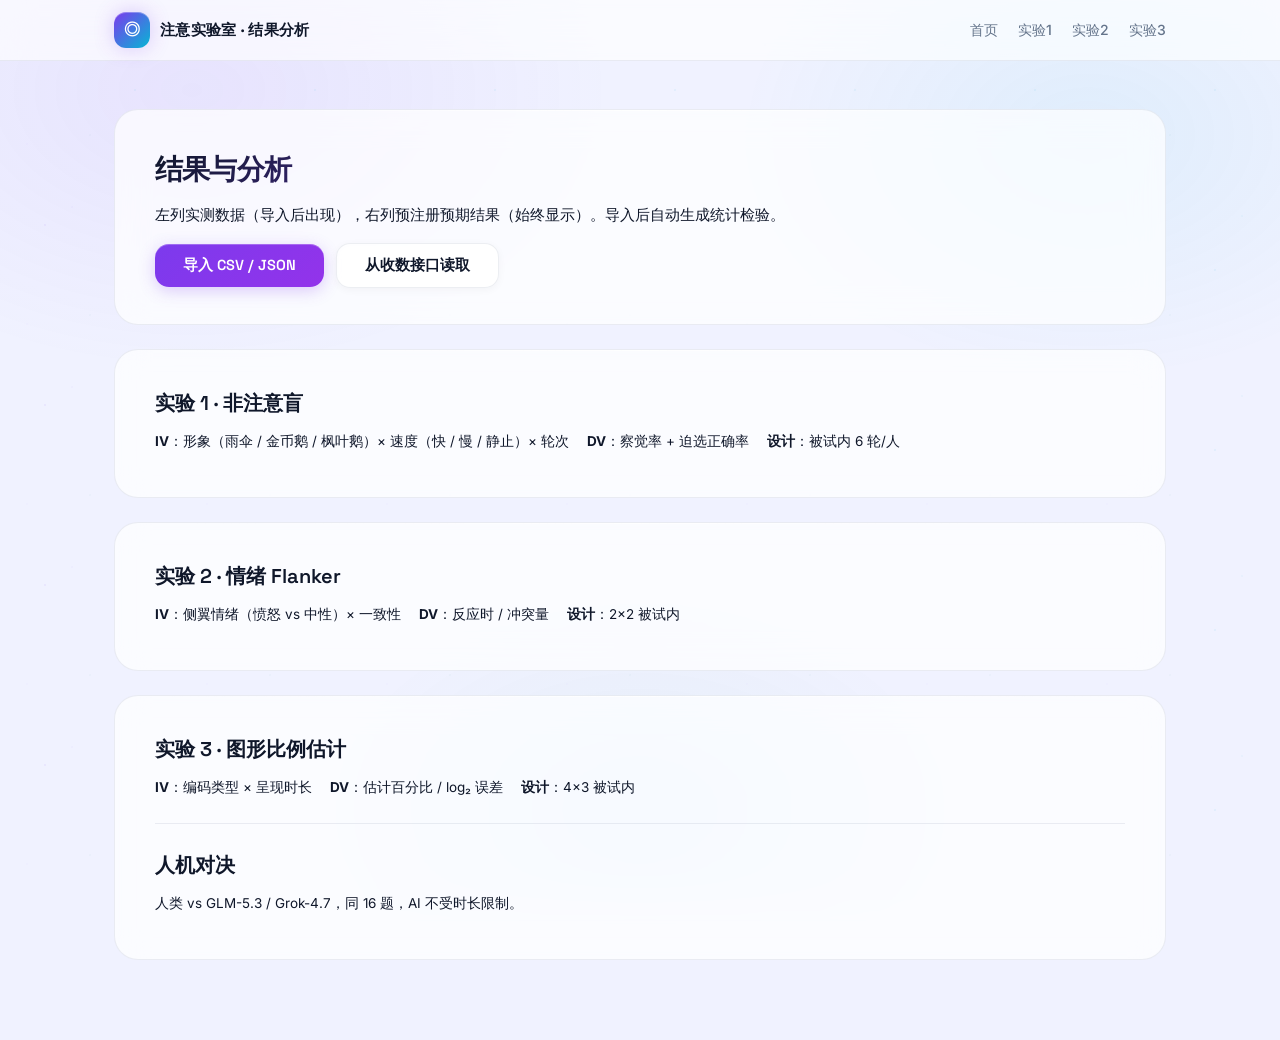
==== commit c595bd07: "UI v3: light gaming-tech aesthetic Co-authored-by: Cursor <cursoragent@cursor.com>" ====
--- a/results.html
+++ b/results.html
@@ -4,22 +4,19 @@
 <meta charset="UTF-8">
 <meta name="viewport" content="width=device-width, initial-scale=1.0">
 <title>结果与分析 · 注意实验室</title>
-<link href="https://fonts.googleapis.com/css2?family=Inter:wght@400;500;600;700;800&display=swap" rel="stylesheet">
 <link rel="stylesheet" href="css/style.css">
 </head>
 <body>
 <div class="topbar"><div class="topbar-inner">
-  <span class="brand"><span class="logo">◎</span>注意实验室 · 结果与分析</span>
+  <span class="brand"><span class="logo">◎</span>注意实验室 · 结果分析</span>
   <span class="nav"><a href="index.html">首页</a><a href="experiments/ib.html">实验1</a><a href="experiments/flanker.html">实验2</a><a href="experiments/cm.html">实验3</a></span>
 </div></div>
-<div class="deco deco-tl" id="deco-tl"></div><div class="deco deco-br" id="deco-br"></div>
 
 <div class="wrap wrap-wide">
   <div class="card fade" style="padding:36px 40px">
-    <h1>结果与分析</h1>
+    <h1 style="font-size:28px">结果与分析</h1>
     <p class="hero-sub" style="margin-bottom:16px">
-      左侧显示<b>实测数据</b>的统计结果（导入后出现），右侧始终显示<b>预期结果</b>
-      （收数前预注册的预测，橙色标签）。导入后自动生成统计检验与逐条判定。
+      左列实测数据（导入后出现），右列预注册预期结果（始终显示）。导入后自动生成统计检验。
     </p>
     <div class="btn-row" style="margin-top:0">
       <button class="btn" id="btn-import">导入 CSV / JSON</button>
@@ -31,7 +28,7 @@
 
   <div class="card fade" id="res-report-wrap" style="display:none">
     <h2>自动分析报告</h2>
-    <p class="hero-sub">按收数前的预测逐条判定，附显著性检验；点击下方按钮可将填好数字的报告直接粘贴进 README。</p>
+    <p class="hero-sub">按收数前的预测逐条判定，附显著性检验。</p>
     <div id="res-report"></div>
     <div class="btn-row"><button class="btn ghost" id="btn-copy-md">复制报告文本</button></div>
   </div>
@@ -39,10 +36,9 @@
   <div class="card" id="res-ib-wrap">
     <h2>实验 1 · 非注意盲</h2>
     <p class="muted">
-      <b>自变量</b>：物体形象（雨伞 / 金币鹅 / 枫叶鹅）× 速度（快 / 慢 / 静止）× 轮次　
-      <b>因变量</b>：察觉率 + 迫选正确率　
-      <b>设计</b>：被试内，每人 6 轮　
-      <b>误差条</b> = ±1 SE
+      <b>IV</b>：形象（雨伞 / 金币鹅 / 枫叶鹅）× 速度（快 / 慢 / 静止）× 轮次　
+      <b>DV</b>：察觉率 + 迫选正确率　
+      <b>设计</b>：被试内 6 轮/人
     </p>
     <div id="res-ib"></div>
   </div>
@@ -50,10 +46,9 @@
   <div class="card" id="res-flk-wrap">
     <h2>实验 2 · 情绪 Flanker</h2>
     <p class="muted">
-      <b>自变量</b>：侧翼情绪（愤怒 vs 中性）× 一致性　
-      <b>因变量</b>：反应时 / 正确率 / 冲突量　
-      <b>设计</b>：2×2 被试内　
-      <b>误差条</b> = ±1 SE
+      <b>IV</b>：侧翼情绪（愤怒 vs 中性）× 一致性　
+      <b>DV</b>：反应时 / 冲突量　
+      <b>设计</b>：2×2 被试内
     </p>
     <div id="res-flk"></div>
   </div>
@@ -61,18 +56,14 @@
   <div class="card" id="res-cm-wrap">
     <h2>实验 3 · 图形比例估计</h2>
     <p class="muted">
-      <b>自变量</b>：编码类型（位置 / 长度 / 角度 / 面积）× 呈现时长（500ms / 2s / 无限）　
-      <b>因变量</b>：估计百分比与 log₂ 误差　
-      <b>设计</b>：4×3 被试内　
-      <b>误差条</b> = ±1 SE
+      <b>IV</b>：编码类型 × 呈现时长　
+      <b>DV</b>：估计百分比 / log₂ 误差　
+      <b>设计</b>：4×3 被试内
     </p>
     <div id="res-cm"></div>
     <hr>
     <h2>人机对决</h2>
-    <p class="muted">
-      人类 vs 多模态大语言模型（GLM-5.3 与 Grok-4.7），同 16 题
-      （C&amp;M 四编码 × 四比例），AI 不受呈现时长限制。
-    </p>
+    <p class="muted">人类 vs GLM-5.3 / Grok-4.7，同 16 题，AI 不受时长限制。</p>
     <div id="res-ai"></div>
   </div>
 </div>
@@ -81,9 +72,5 @@
 <script src="js/config.js"></script>
 <script src="js/core.js"></script>
 <script src="js/results.js"></script>
-<script>
-  $("#deco-tl").innerHTML = DECO_SVG.tl;
-  $("#deco-br").innerHTML = DECO_SVG.br;
-</script>
 </body>
 </html>
--- a/css/style.css
+++ b/css/style.css
@@ -1,33 +1,36 @@
 /* ============================================================
-   注意实验室 · 统一样式 v2
-   风格：冷静 · 干净 · 专业学术工具感（Modern Clean）
-   原则：
-   - 界面是实验的"容器"，绝不进入刺激画布区
-   - 计时优先：无循环动画，无实时渲染
-   - 少即是多：用留白和层级代替装饰
+   注意实验室 · v3 浅色游戏科技感（Light Gaming Tech）
+   元素：玻璃拟态 · 彩色辉光 · 动态渐变 · 几何粒子 · 极光背景
+   原则：界面是容器，绝不进入刺激画布区；动画仅限 CSS（无 JS 循环）
    ============================================================ */
+@import url('https://fonts.googleapis.com/css2?family=Space+Grotesk:wght@400;500;600;700&family=Inter:wght@400;500;600;700;800&display=swap');
+
 :root{
-  --primary:#4f46e5;
-  --primary-hover:#4338ca;
-  --primary-soft:#eef2ff;
-  --primary-fade:#c7d2fe;
-  --bg:#f8fafc;
-  --card:#ffffff;
-  --text:#1e293b;
+  --primary:#7c3aed;
+  --primary-h:#6d28d9;
+  --primary-soft:#f3e8ff;
+  --primary-glow:rgba(124,58,237,.25);
+  --cyan:#06b6d4;
+  --cyan-soft:#cffafe;
+  --emerald:#059669;
+  --emerald-soft:#d1fae5;
+  --bg:#f0f2ff;
+  --card:rgba(255,255,255,.72);
+  --card-solid:#fff;
+  --text:#0f172a;
   --text-2:#64748b;
   --text-3:#94a3b8;
-  --line:#e2e8f0;
-  --line-soft:#f1f5f9;
-  --ok:#059669;     --ok-soft:#ecfdf5;  --ok-line:#a7f3d0;
-  --warn:#d97706;   --warn-soft:#fffbeb; --warn-line:#fde68a;
-  --err:#dc2626;    --err-soft:#fef2f2;  --err-line:#fecaca;
-  --radius:14px;
-  --radius-lg:20px;
-  --shadow-sm:0 1px 2px rgba(0,0,0,.04);
-  --shadow-md:0 2px 8px -2px rgba(0,0,0,.06), 0 1px 2px rgba(0,0,0,.04);
-  --shadow-lg:0 8px 24px -8px rgba(0,0,0,.10), 0 2px 8px -2px rgba(0,0,0,.05);
-  --font:"Inter","SF Pro Text","PingFang SC","Noto Sans SC","Microsoft YaHei",system-ui,sans-serif;
-  --mono:"SF Mono","Cascadia Code","JetBrains Mono","Fira Code",monospace;
+  --line:rgba(148,163,184,.18);
+  --line-strong:rgba(148,163,184,.30);
+  --ok:#059669;     --ok-soft:#ecfdf5;
+  --warn:#d97706;   --warn-soft:#fffbeb;
+  --err:#e11d48;    --err-soft:#fff1f2;
+  --radius:16px;
+  --radius-lg:24px;
+  --font-head:"Space Grotesk","Inter","PingFang SC","Microsoft YaHei",sans-serif;
+  --font:"Inter","PingFang SC","Noto Sans SC","Microsoft YaHei",system-ui,sans-serif;
+  --mono:"SF Mono","Cascadia Code","JetBrains Mono",monospace;
+  --glass-blur:blur(16px) saturate(1.4);
 }
 
 /* ---------- 基础 ---------- */
@@ -35,214 +38,308 @@
 html,body{height:100%}
 body{font-family:var(--font);color:var(--text);
      font-size:15px;line-height:1.7;-webkit-font-smoothing:antialiased;
-     background:var(--bg)}
-
-/* ---------- 顶栏 ---------- */
-.topbar{position:sticky;top:0;z-index:50;background:rgba(255,255,255,.85);
-        backdrop-filter:blur(12px);-webkit-backdrop-filter:blur(12px);
+     background:var(--bg);
+     position:relative;overflow-x:hidden}
+
+/* ---------- 动态极光背景（CSS only，低资源占用） ---------- */
+body::before{
+  content:"";position:fixed;inset:0;z-index:-2;pointer-events:none;
+  background:
+    radial-gradient(600px 400px at 15% 10%, rgba(124,58,237,.08) 0%, transparent 70%),
+    radial-gradient(500px 350px at 85% 15%, rgba(6,182,212,.07) 0%, transparent 70%),
+    radial-gradient(450px 300px at 50% 90%, rgba(5,150,105,.05) 0%, transparent 70%);
+  animation:aurora 12s ease-in-out infinite alternate;
+}
+@keyframes aurora{
+  0%{filter:hue-rotate(0deg)}
+  100%{filter:hue-rotate(8deg)}
+}
+
+/* ---------- 几何粒子网格（CSS 生成，无 JS） ---------- */
+body::after{
+  content:"";position:fixed;inset:0;z-index:-1;pointer-events:none;
+  background-image:
+    radial-gradient(circle 1.5px at 25% 25%, rgba(124,58,237,.10) 0%, transparent 100%),
+    radial-gradient(circle 1.5px at 75% 50%, rgba(6,182,212,.10) 0%, transparent 100%),
+    radial-gradient(circle 1px at 50% 75%, rgba(5,150,105,.08) 0%, transparent 100%),
+    radial-gradient(circle 1px at 15% 80%, rgba(124,58,237,.06) 0%, transparent 100%),
+    radial-gradient(circle 1.5px at 90% 20%, rgba(6,182,212,.06) 0%, transparent 100%),
+    radial-gradient(circle 1px at 40% 15%, rgba(124,58,237,.08) 0%, transparent 100%);
+  background-size:180px 180px;
+}
+
+/* ---------- 顶栏（玻璃拟态） ---------- */
+.topbar{position:sticky;top:0;z-index:50;
+        background:rgba(255,255,255,.65);
+        backdrop-filter:var(--glass-blur);-webkit-backdrop-filter:var(--glass-blur);
         border-bottom:1px solid var(--line)}
-.topbar-inner{max-width:1100px;margin:0 auto;padding:0 24px;height:56px;
+.topbar-inner{max-width:1100px;margin:0 auto;padding:0 24px;height:60px;
               display:flex;align-items:center;justify-content:space-between}
-.brand{display:flex;align-items:center;gap:10px;font-weight:700;font-size:15px;color:var(--text)}
-.brand .logo{width:32px;height:32px;border-radius:10px;
-             background:linear-gradient(135deg,var(--primary),#818cf8);
+.brand{display:flex;align-items:center;gap:10px;font-weight:700;font-size:15px;
+       font-family:var(--font-head);color:var(--text);letter-spacing:.3px}
+.brand .logo{width:36px;height:36px;border-radius:12px;
+             background:linear-gradient(135deg,var(--primary),var(--cyan));
              display:inline-flex;align-items:center;justify-content:center;
-             color:#fff;font-size:15px;flex-shrink:0;
-             box-shadow:0 2px 6px rgba(79,70,229,.3)}
+             color:#fff;font-size:16px;flex-shrink:0;
+             box-shadow:0 0 20px var(--primary-glow), inset 0 1px 0 rgba(255,255,255,.3);
+             animation:logoPulse 3s ease-in-out infinite}
+@keyframes logoPulse{
+  0%,100%{box-shadow:0 0 20px var(--primary-glow), inset 0 1px 0 rgba(255,255,255,.3)}
+  50%{box-shadow:0 0 32px rgba(124,58,237,.40), inset 0 1px 0 rgba(255,255,255,.3)}
+}
 .nav a{color:var(--text-2);text-decoration:none;margin-left:20px;font-size:14px;
-       transition:color .15s}
+       font-weight:500;transition:color .15s}
 .nav a:hover{color:var(--primary)}
 
 /* ---------- 布局 ---------- */
-.wrap{max-width:880px;margin:0 auto;padding:40px 24px 80px}
+.wrap{max-width:900px;margin:0 auto;padding:48px 24px 80px}
 .wrap-wide{max-width:1100px}
 
-/* ---------- 卡片 ---------- */
-.card{background:var(--card);border:1px solid var(--line);
-      border-radius:var(--radius-lg);box-shadow:var(--shadow-sm);
-      padding:32px 36px;transition:border-color .2s, box-shadow .2s}
-.card+.card{margin-top:20px}
-.card h1{font-size:28px;font-weight:800;letter-spacing:-.5px;margin-bottom:8px;color:var(--text)}
-.card h2{font-size:20px;font-weight:700;margin-bottom:10px;color:var(--text)}
-.card h3{font-size:16px;font-weight:600;margin-bottom:6px;color:var(--text)}
+/* ---------- 玻璃卡片 ---------- */
+.card{background:var(--card);
+      backdrop-filter:var(--glass-blur);-webkit-backdrop-filter:var(--glass-blur);
+      border:1px solid var(--line);
+      border-radius:var(--radius-lg);
+      padding:36px 40px;
+      transition:border-color .25s, box-shadow .25s;
+      position:relative}
+.card::before{content:"";position:absolute;top:0;left:5%;right:5%;height:1px;
+              background:linear-gradient(90deg,transparent,rgba(255,255,255,.8),transparent);
+              border-radius:1px}
+.card+.card{margin-top:24px}
+.card h1{font-family:var(--font-head);font-size:32px;font-weight:700;
+         letter-spacing:-.8px;margin-bottom:8px;
+         background:linear-gradient(135deg,var(--text) 0%,var(--primary) 60%,var(--cyan) 100%);
+         -webkit-background-clip:text;background-clip:text;-webkit-text-fill-color:transparent}
+.card h2{font-family:var(--font-head);font-size:20px;font-weight:600;
+         margin-bottom:10px;color:var(--text)}
+.card h3{font-size:15.5px;font-weight:600;margin-bottom:6px;color:var(--text)}
 .card p{color:var(--text);margin:8px 0}
 .muted{color:var(--text-2);font-size:13.5px}
 .hero-sub{color:var(--text-2);font-size:15px;margin:4px 0 12px;max-width:640px}
 
-/* ---------- 按钮 ---------- */
-.btn{display:inline-block;border:none;cursor:pointer;font-family:var(--font);
-     font-size:14.5px;font-weight:600;padding:11px 24px;border-radius:12px;
-     color:#fff;background:var(--primary);
-     box-shadow:var(--shadow-sm);
-     transition:background .15s, transform .1s, box-shadow .15s}
-.btn:hover{background:var(--primary-hover);transform:translateY(-1px);
-           box-shadow:var(--shadow-md)}
+/* ---------- 按钮（辉光 + 动画） ---------- */
+.btn{display:inline-block;border:none;cursor:pointer;font-family:var(--font-head);
+     font-size:14.5px;font-weight:600;padding:12px 28px;border-radius:14px;
+     color:#fff;background:linear-gradient(135deg,var(--primary),#9333ea);
+     box-shadow:0 4px 16px var(--primary-glow), inset 0 1px 0 rgba(255,255,255,.25);
+     transition:transform .15s, box-shadow .20s, filter .15s;
+     position:relative;overflow:hidden}
+.btn::after{content:"";position:absolute;top:0;left:-100%;width:100%;height:100%;
+            background:linear-gradient(90deg,transparent,rgba(255,255,255,.25),transparent);
+            transition:none;pointer-events:none}
+.btn:hover{transform:translateY(-2px);filter:brightness(1.08);
+           box-shadow:0 8px 28px rgba(124,58,237,.35), inset 0 1px 0 rgba(255,255,255,.25)}
+.btn:hover::after{left:100%;transition:left .5s ease}
 .btn:active{transform:translateY(0)}
-.btn:disabled{opacity:.40;cursor:not-allowed;transform:none}
+.btn:disabled{opacity:.40;cursor:not-allowed;transform:none;filter:grayscale(.4)}
 .btn.ghost{background:transparent;color:var(--primary);
-           border:1.5px solid var(--primary-fade);
+           border:1.5px solid rgba(124,58,237,.30);
            box-shadow:none}
-.btn.ghost:hover{background:var(--primary-soft);border-color:var(--primary)}
-.btn.gray{background:#f1f5f9;color:var(--text);border:1px solid var(--line);
-          box-shadow:none}
-.btn.gray:hover{background:#e2e8f0}
-.btn.small{padding:8px 16px;font-size:13px;border-radius:10px}
+.btn.ghost:hover{background:var(--primary-soft);border-color:var(--primary);
+                 box-shadow:0 0 20px rgba(124,58,237,.10)}
+.btn.gray{background:rgba(255,255,255,.7);color:var(--text);
+          border:1px solid var(--line);
+          backdrop-filter:blur(8px);
+          box-shadow:0 2px 8px rgba(0,0,0,.04)}
+.btn.gray:hover{background:rgba(255,255,255,.95);border-color:var(--line-strong);
+                box-shadow:0 4px 16px rgba(0,0,0,.06)}
+.btn.small{padding:8px 18px;font-size:13px;border-radius:10px}
 .btn-row{display:flex;gap:12px;margin-top:16px;flex-wrap:wrap;align-items:center}
 
 /* ---------- 高亮提示框 ---------- */
-.callout{background:var(--primary-soft);border:1px solid var(--primary-fade);
+.callout{background:linear-gradient(135deg,rgba(124,58,237,.06),rgba(6,182,212,.04));
+         border:1px solid rgba(124,58,237,.15);
          border-radius:var(--radius);padding:14px 18px;margin:14px 0;font-size:14px;
-         line-height:1.7}
+         line-height:1.7;position:relative}
 .callout b{font-weight:650}
-.callout.warn{background:var(--warn-soft);border-color:var(--warn-line)}
-
-/* ---------- 实验选择卡片 ---------- */
+.callout.warn{background:rgba(217,119,6,.06);border-color:rgba(217,119,6,.15)}
+
+/* ---------- 实验选择卡片（彩色辉光 + 悬浮动画） ---------- */
 .grid-exp{display:grid;grid-template-columns:repeat(auto-fit,minmax(300px,1fr));
-          gap:16px;margin-top:20px}
-.grid-exp+.card{margin-top:32px}
-.exp-card{background:var(--card);border:1px solid var(--line);
-          border-radius:var(--radius-lg);padding:24px;
+          gap:20px;margin-top:24px}
+.grid-exp+.card{margin-top:36px}
+.exp-card{background:var(--card);
+          backdrop-filter:var(--glass-blur);-webkit-backdrop-filter:var(--glass-blur);
+          border:1px solid var(--line);
+          border-radius:var(--radius-lg);padding:26px;
           text-decoration:none;color:var(--text);display:flex;
           flex-direction:column;gap:10px;
-          transition:border-color .2s,box-shadow .2s,transform .15s;
+          transition:transform .20s, box-shadow .25s, border-color .25s;
           position:relative;overflow:hidden}
 .exp-card::before{content:"";position:absolute;top:0;left:0;right:0;height:3px;
-                 background:linear-gradient(90deg,var(--primary),#818cf8,transparent);
-                 opacity:0;transition:opacity .2s}
-.exp-card:hover{transform:translateY(-2px);box-shadow:var(--shadow-lg);
-                border-color:var(--primary-fade)}
+                 border-radius:3px 3px 0 0;
+                 background:linear-gradient(90deg,var(--acc,var(--primary)),var(--acc2,var(--cyan)),transparent);
+                 opacity:0;transition:opacity .25s}
+.exp-card::after{content:"";position:absolute;bottom:-40px;right:-40px;
+                 width:160px;height:160px;border-radius:50%;
+                 background:radial-gradient(circle,var(--acc,var(--primary)) 0%,transparent 70%);
+                 opacity:0;filter:blur(40px);transition:opacity .3s;
+                 pointer-events:none}
+.exp-card:hover{transform:translateY(-4px);
+                border-color:var(--acc,var(--primary));
+                box-shadow:0 12px 40px rgba(124,58,237,.12), 0 4px 12px rgba(0,0,0,.04)}
 .exp-card:hover::before{opacity:1}
-.exp-card .tag{display:inline-block;font-size:11.5px;font-weight:600;
-               color:var(--primary);background:var(--primary-soft);
-               border-radius:6px;padding:3px 10px;letter-spacing:.5px;
-               text-transform:uppercase}
-.exp-card h3{font-size:16.5px;font-weight:700;margin:0;letter-spacing:-.2px}
-.exp-card p{font-size:13.5px;color:var(--text-2);line-height:1.6;margin:0;flex:1}
-.exp-card .meta{font-size:12.5px;color:var(--text-3);margin:0;
-                padding-top:10px;border-top:1px solid var(--line-soft)}
+.exp-card:hover::after{opacity:.08}
+.exp-card .tag{display:inline-block;font-size:11.5px;font-weight:700;
+               color:var(--acc,var(--primary));background:var(--acc-soft,var(--primary-soft));
+               border-radius:6px;padding:3px 10px;letter-spacing:.8px;
+               text-transform:uppercase;font-family:var(--font-head)}
+.exp-card h3{font-family:var(--font-head);font-size:18px;font-weight:700;
+             margin:0;letter-spacing:-.3px;color:var(--text)}
+.exp-card p{font-size:13.5px;color:var(--text-2);line-height:1.65;margin:0;flex:1}
+.exp-card .meta{font-size:12px;color:var(--text-3);margin:0;
+                padding-top:10px;border-top:1px solid var(--line);
+                display:flex;align-items:center;gap:6px}
+.exp-card .meta::before{content:"";width:6px;height:6px;border-radius:50%;
+                        background:var(--acc,var(--primary));opacity:.6}
+
+/* 三个实验卡片的主题色 */
+.exp-card[href*="ib"]{--acc:#7c3aed;--acc2:#a78bfa;--acc-soft:#f3e8ff}
+.exp-card[href*="flanker"]{--acc:#06b6d4;--acc2:#67e8f9;--acc-soft:#cffafe}
+.exp-card[href*="cm"]{--acc:#059669;--acc2:#34d399;--acc-soft:#d1fae5}
 
 /* ---------- 表单 ---------- */
 .field{margin:16px 0}
 .field label{display:block;font-size:14px;font-weight:600;margin-bottom:6px;color:var(--text)}
 .field input[type=text],.field input[type=number],.field input[type=password],.field select{
-  width:100%;max-width:360px;padding:10px 14px;border:1.5px solid var(--line);
-  border-radius:12px;font-family:var(--font);font-size:15px;background:#fff;
+  width:100%;max-width:360px;padding:10px 14px;border:1.5px solid var(--line-strong);
+  border-radius:12px;font-family:var(--font);font-size:15px;
+  background:rgba(255,255,255,.80);
   color:var(--text);transition:border-color .15s,box-shadow .15s}
 .field input:focus{outline:none;border-color:var(--primary);
-                   box-shadow:0 0 0 3px var(--primary-soft)}
+                   box-shadow:0 0 0 3px var(--primary-soft),
+                              0 0 20px rgba(124,58,237,.08)}
 .radio-row{display:flex;gap:20px;flex-wrap:wrap;margin:8px 0}
 .radio-row label{display:flex;align-items:center;gap:8px;font-size:14.5px;
                  cursor:pointer;font-weight:400}
 .radio-row input[type=radio],.radio-row input[type=checkbox]{
   accent-color:var(--primary);width:16px;height:16px}
 
-/* ---------- 进度条 ---------- */
-.progress-shell{position:fixed;left:0;top:0;width:100%;height:3px;
-                background:transparent;z-index:100}
+/* ---------- 进度条（渐变辉光） ---------- */
+.progress-shell{position:fixed;left:0;top:0;width:100%;height:4px;
+                background:transparent;z-index:100;
+                backdrop-filter:blur(4px)}
 .progress-bar{height:100%;width:0%;
-              background:linear-gradient(90deg,var(--primary),#818cf8);
-              border-radius:0 2px 2px 0;transition:width .3s ease}
+              background:linear-gradient(90deg,var(--primary),var(--cyan));
+              border-radius:0 2px 2px 0;transition:width .3s ease;
+              box-shadow:0 0 12px rgba(124,58,237,.30)}
 .progress-label{position:fixed;top:10px;right:16px;font-size:12.5px;
                 color:var(--text-2);z-index:100;
-                background:rgba(255,255,255,.90);padding:4px 12px;
+                background:rgba(255,255,255,.75);padding:4px 12px;
                 border-radius:10px;border:1px solid var(--line);
-                backdrop-filter:blur(8px)}
-
-/* ---------- 实验画布区（零装饰） ---------- */
-.stage{position:fixed;inset:0;background:#0f172a;display:none;z-index:60;
+                backdrop-filter:blur(10px)}
+
+/* ---------- 实验画布区（零装饰，纯净暗色） ---------- */
+.stage{position:fixed;inset:0;background:#0a0a12;display:none;z-index:60;
        align-items:center;justify-content:center;flex-direction:column}
 .stage.on{display:flex}
 .stage canvas{display:block}
 .stage .fixation{color:#cbd5e1;font-size:42px;font-weight:300;letter-spacing:.1em}
 .stage .hint{position:absolute;bottom:18px;left:0;right:0;text-align:center;
              color:#475569;font-size:13px}
-.stage.light{background:#f1f5f9}
+.stage.light{background:#f0f2ff}
 .stage.light canvas{background:#ffffff}
 
-/* ---------- 页面装饰（简约线条，静态） ---------- */
-.deco{position:fixed;z-index:1;pointer-events:none;opacity:.06}
+/* ---------- 页面装饰（发光几何，静态） ---------- */
+.deco{position:fixed;z-index:1;pointer-events:none;opacity:.15;
+      filter:drop-shadow(0 0 8px rgba(124,58,237,.30))}
 .deco-tl{top:16px;left:16px}
 .deco-br{bottom:16px;right:16px}
 .deco svg{display:block}
 
 /* ---------- 结果与表格 ---------- */
 .table{width:100%;border-collapse:collapse;font-size:14px;margin:12px 0}
-.table th{font-size:12px;color:var(--text-2);text-transform:uppercase;letter-spacing:.5px;
-          padding:10px 14px;text-align:left;border-bottom:2px solid var(--line);font-weight:600}
-.table td{padding:10px 14px;border-bottom:1px solid var(--line-soft)}
-.table tr:hover td{background:var(--line-soft)}
-
-.chart-box{background:#fff;border:1px solid var(--line);
+.table th{font-size:11.5px;color:var(--text-2);text-transform:uppercase;letter-spacing:.8px;
+          padding:10px 14px;text-align:left;border-bottom:2px solid var(--line);font-weight:700}
+.table td{padding:10px 14px;border-bottom:1px solid var(--line)}
+.table tr:hover td{background:rgba(124,58,237,.03)}
+
+.chart-box{background:rgba(255,255,255,.80);
+           border:1px solid var(--line);
            border-radius:var(--radius-lg);padding:20px;margin:14px 0;
-           box-shadow:var(--shadow-sm)}
-.chart-box h3{font-size:14.5px;font-weight:600;margin-bottom:4px;color:var(--text)}
+           backdrop-filter:blur(8px);
+           box-shadow:0 2px 8px rgba(0,0,0,.03)}
+.chart-box h3{font-family:var(--font-head);font-size:14.5px;font-weight:600;
+              margin-bottom:4px;color:var(--text)}
 .chart-box canvas{max-width:100%;display:block}
 .chart-box .muted{font-size:12.5px;line-height:1.6;margin-top:8px}
 
 .kpi-row{display:grid;grid-template-columns:repeat(auto-fit,minmax(150px,1fr));
          gap:10px;margin:16px 0}
-.kpi{background:var(--line-soft);border:1px solid var(--line);
-     border-radius:var(--radius);padding:14px 16px}
-.kpi .v{font-size:22px;font-weight:700;color:var(--primary);letter-spacing:-.5px}
+.kpi{background:rgba(255,255,255,.60);border:1px solid var(--line);
+     border-radius:var(--radius);padding:14px 16px;
+     backdrop-filter:blur(8px)}
+.kpi .v{font-family:var(--font-head);font-size:22px;font-weight:700;
+        color:var(--primary);letter-spacing:-.5px;
+        text-shadow:0 0 16px rgba(124,58,237,.15)}
 .kpi .k{font-size:11.5px;color:var(--text-2);margin-top:2px;letter-spacing:.3px}
 
 .badge{display:inline-block;font-size:12px;padding:3px 10px;border-radius:8px;
        font-weight:600}
-.badge.ok{background:var(--ok-soft);color:var(--ok);border:1px solid var(--ok-line)}
-.badge.err{background:var(--err-soft);color:var(--err);border:1px solid var(--err-line)}
-.badge.info{background:var(--primary-soft);color:var(--primary);border:1px solid var(--primary-fade)}
-.badge.warn{background:var(--warn-soft);color:var(--warn);border:1px solid var(--warn-line)}
+.badge.ok{background:var(--ok-soft);color:var(--ok);border:1px solid rgba(5,150,105,.20)}
+.badge.err{background:var(--err-soft);color:var(--err);border:1px solid rgba(225,29,72,.20)}
+.badge.info{background:var(--primary-soft);color:var(--primary);border:1px solid rgba(124,58,237,.20)}
+.badge.warn{background:var(--warn-soft);color:var(--warn);border:1px solid rgba(217,119,6,.20)}
 
 /* ---------- 步骤指示 ---------- */
 .steps{display:flex;gap:4px;margin:16px 0}
-.step{flex:1;padding:8px 6px;text-align:center;font-size:12.5px;background:#fff;
+.step{flex:1;padding:8px 6px;text-align:center;font-size:12.5px;background:rgba(255,255,255,.50);
      color:var(--text-3);border-radius:10px;border:1px solid var(--line);
-     font-weight:500}
+     font-weight:500;backdrop-filter:blur(6px)}
 .step.on{background:var(--primary-soft);color:var(--primary);font-weight:650;
-         border-color:var(--primary-fade)}
-.step.done{color:var(--ok);background:var(--ok-soft);border-color:var(--ok-line)}
+         border-color:rgba(124,58,237,.30);
+         box-shadow:0 0 12px rgba(124,58,237,.08)}
+.step.done{color:var(--ok);background:var(--ok-soft);border-color:rgba(5,150,105,.20)}
 
 /* ---------- 转场 ---------- */
-.fade{animation:fadein .3s ease}
-@keyframes fadein{from{opacity:0}to{opacity:1}}
-
-/* ---------- 眼动校准点 ---------- */
+.fade{animation:fadein .35s ease}
+@keyframes fadein{from{opacity:0;transform:translateY(8px)}to{opacity:1;transform:translateY(0)}}
+
+/* ---------- 眼动校准点（辉光球） ---------- */
 .calib-dot{position:fixed;width:48px;height:48px;margin:-24px 0 0 -24px;
-           border-radius:50%;background:#fff;cursor:pointer;z-index:200;
+           border-radius:50%;background:linear-gradient(135deg,#fff,#e0e7ff);cursor:pointer;z-index:200;
            display:none;align-items:center;justify-content:center;
            font-size:12px;color:var(--text-2);user-select:none;
-           box-shadow:0 0 0 8px rgba(79,70,229,.15),
-                      0 4px 16px rgba(0,0,0,.15)}
+           box-shadow:0 0 24px rgba(124,58,237,.30), 0 0 0 8px rgba(124,58,237,.08),
+                      0 4px 12px rgba(0,0,0,.10);
+           animation:calibPulse 2s ease-in-out infinite}
+@keyframes calibPulse{
+  0%,100%{box-shadow:0 0 24px rgba(124,58,237,.30), 0 0 0 8px rgba(124,58,237,.08), 0 4px 12px rgba(0,0,0,.10)}
+  50%{box-shadow:0 0 36px rgba(124,58,237,.45), 0 0 0 10px rgba(124,58,237,.12), 0 4px 12px rgba(0,0,0,.10)}
+}
 .calib-dot.on{display:flex}
 #wg-video{position:fixed;bottom:14px;right:14px;width:160px;border-radius:12px;
-          border:2px solid #fff;box-shadow:0 4px 20px rgba(0,0,0,.25);
-          z-index:90;background:#000}
+          border:2px solid rgba(255,255,255,.80);box-shadow:0 4px 24px rgba(0,0,0,.20);
+          z-index:90;background:#000;backdrop-filter:blur(4px)}
 #wg-overlay{position:fixed;inset:0;pointer-events:none;z-index:80}
 
-/* ---------- 实测 vs 预期 对比布局 ---------- */
+/* ---------- 实测 vs 预期 对比 ---------- */
 .cmp-row{display:flex;gap:16px;flex-wrap:wrap;align-items:stretch;margin:12px 0}
 .cmp-col{flex:1 1 380px;min-width:300px;display:flex;flex-direction:column;gap:8px}
-.cmp-tag{display:inline-block;font-size:12px;font-weight:700;padding:3px 12px;
-         border-radius:8px;margin-bottom:4px;letter-spacing:.5px}
-.cmp-tag.real{background:var(--primary-soft);color:var(--primary);border:1px solid var(--primary-fade)}
-.cmp-tag.pred{background:var(--warn-soft);color:var(--warn);border:1px solid var(--warn-line)}
+.cmp-tag{display:inline-block;font-size:11.5px;font-weight:700;padding:4px 14px;
+         border-radius:8px;margin-bottom:4px;letter-spacing:1px;
+         font-family:var(--font-head);text-transform:uppercase}
+.cmp-tag.real{background:var(--primary-soft);color:var(--primary);
+              border:1px solid rgba(124,58,237,.20);
+              box-shadow:0 0 12px rgba(124,58,237,.06)}
+.cmp-tag.pred{background:var(--warn-soft);color:var(--warn);
+              border:1px solid rgba(217,119,6,.20)}
 .cmp-empty{color:var(--text-3);font-size:13.5px;line-height:1.8;
-           padding:28px 20px;border:1.5px dashed var(--line);border-radius:var(--radius);
+           padding:28px 20px;border:1.5px dashed var(--line-strong);border-radius:var(--radius);
            text-align:center;margin-top:20px;flex:1;display:flex;
            align-items:center;justify-content:center}
 .cmp-col .kpi-row{grid-template-columns:repeat(auto-fit,minmax(110px,1fr));gap:6px}
 .cmp-col .kpi .v{font-size:18px}
 
-/* ---------- 全班对比面板 ---------- */
-.chart-box > .cmp-tag{margin-bottom:8px}
-
 /* ---------- 工具类 ---------- */
 .center{text-align:center}
 .right{text-align:right}
 .mt{margin-top:18px}.mb{margin-bottom:14px}
-code.kbd{background:var(--line-soft);border-radius:6px;padding:2px 8px;font-size:13px;
-         border:1px solid var(--line);font-family:var(--mono)}
+code.kbd{background:rgba(124,58,237,.06);border-radius:6px;padding:2px 8px;font-size:13px;
+         border:1px solid rgba(124,58,237,.12);font-family:var(--mono)}
 ul.tight{margin:8px 0 8px 20px}
 ul.tight li{margin:6px 0}
 hr{border:none;border-top:1px solid var(--line);margin:24px 0}
-@media print{.topbar,.deco,.btn{display:none}}
+@media print{.topbar,.deco,.btn,.progress-shell,.progress-label{display:none}}
+@media (prefers-reduced-motion:reduce){*,*::before,*::after{animation:none!important;transition:none!important}}
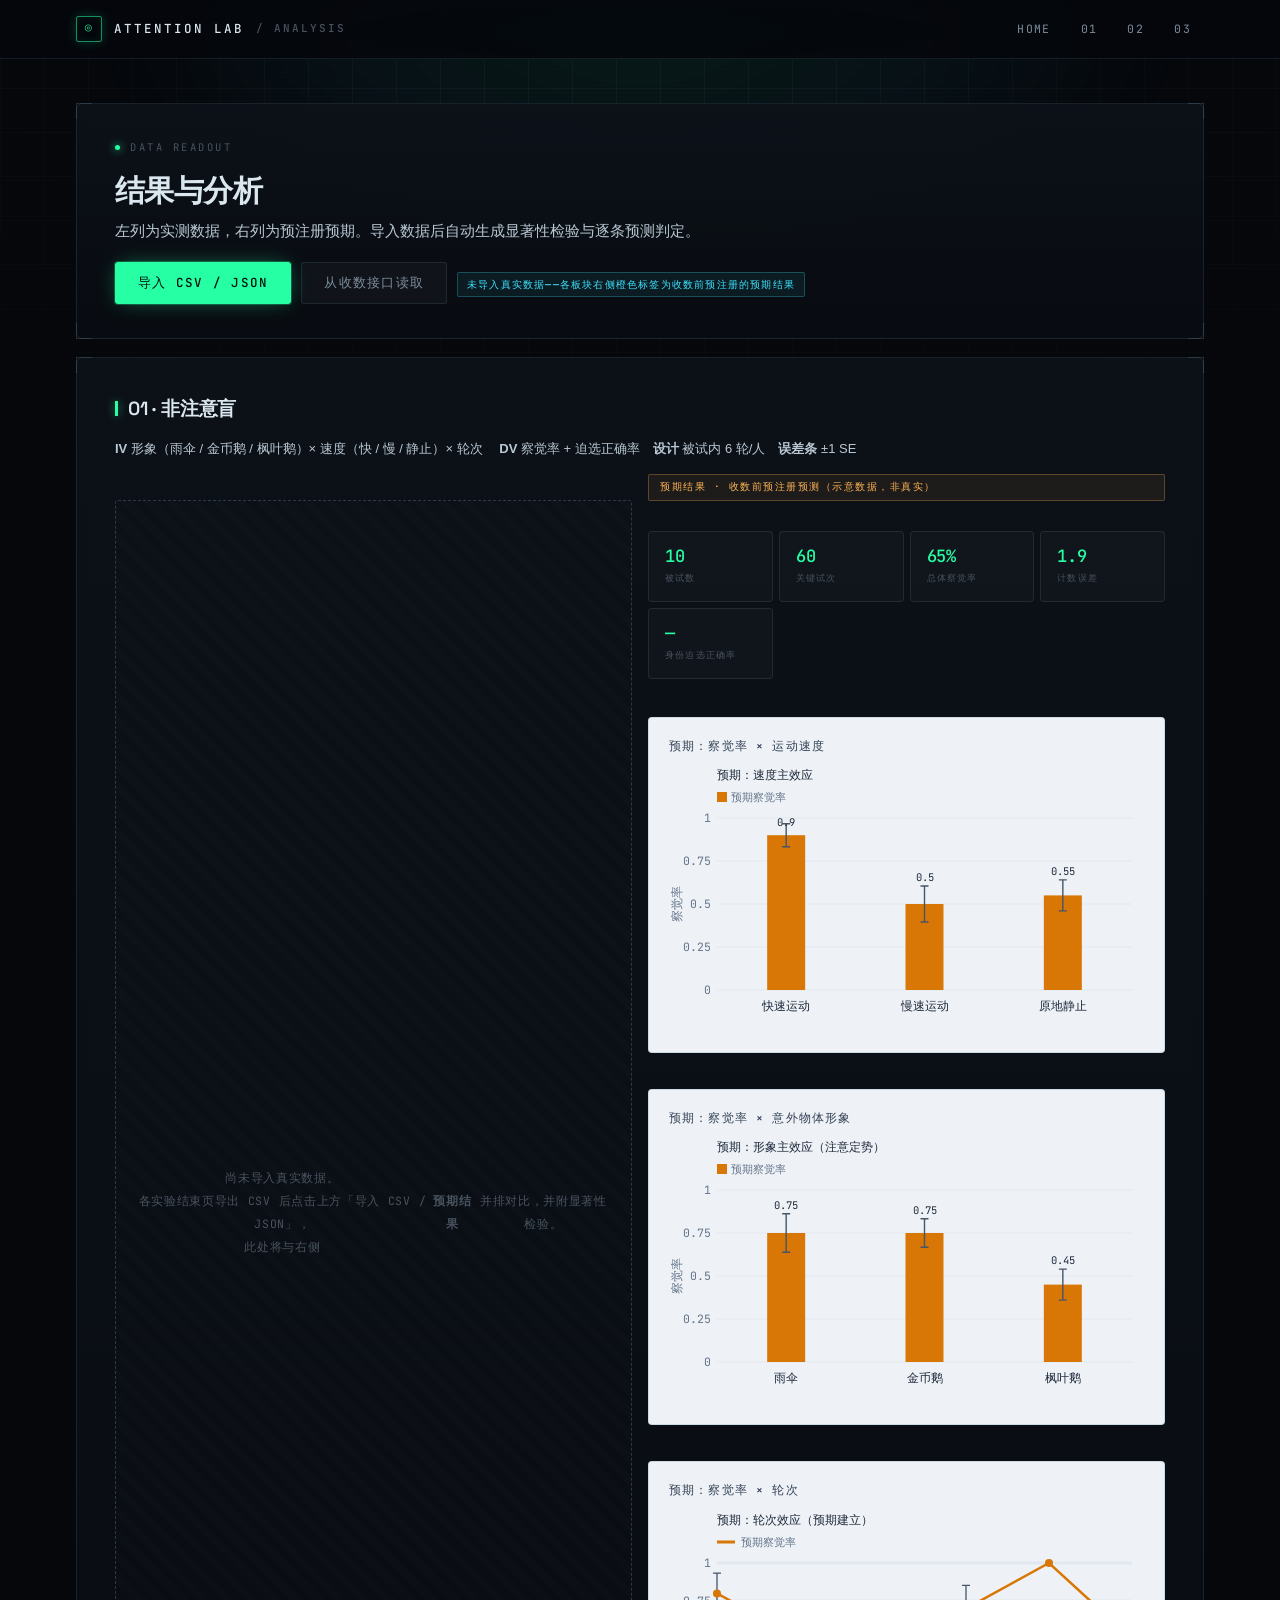
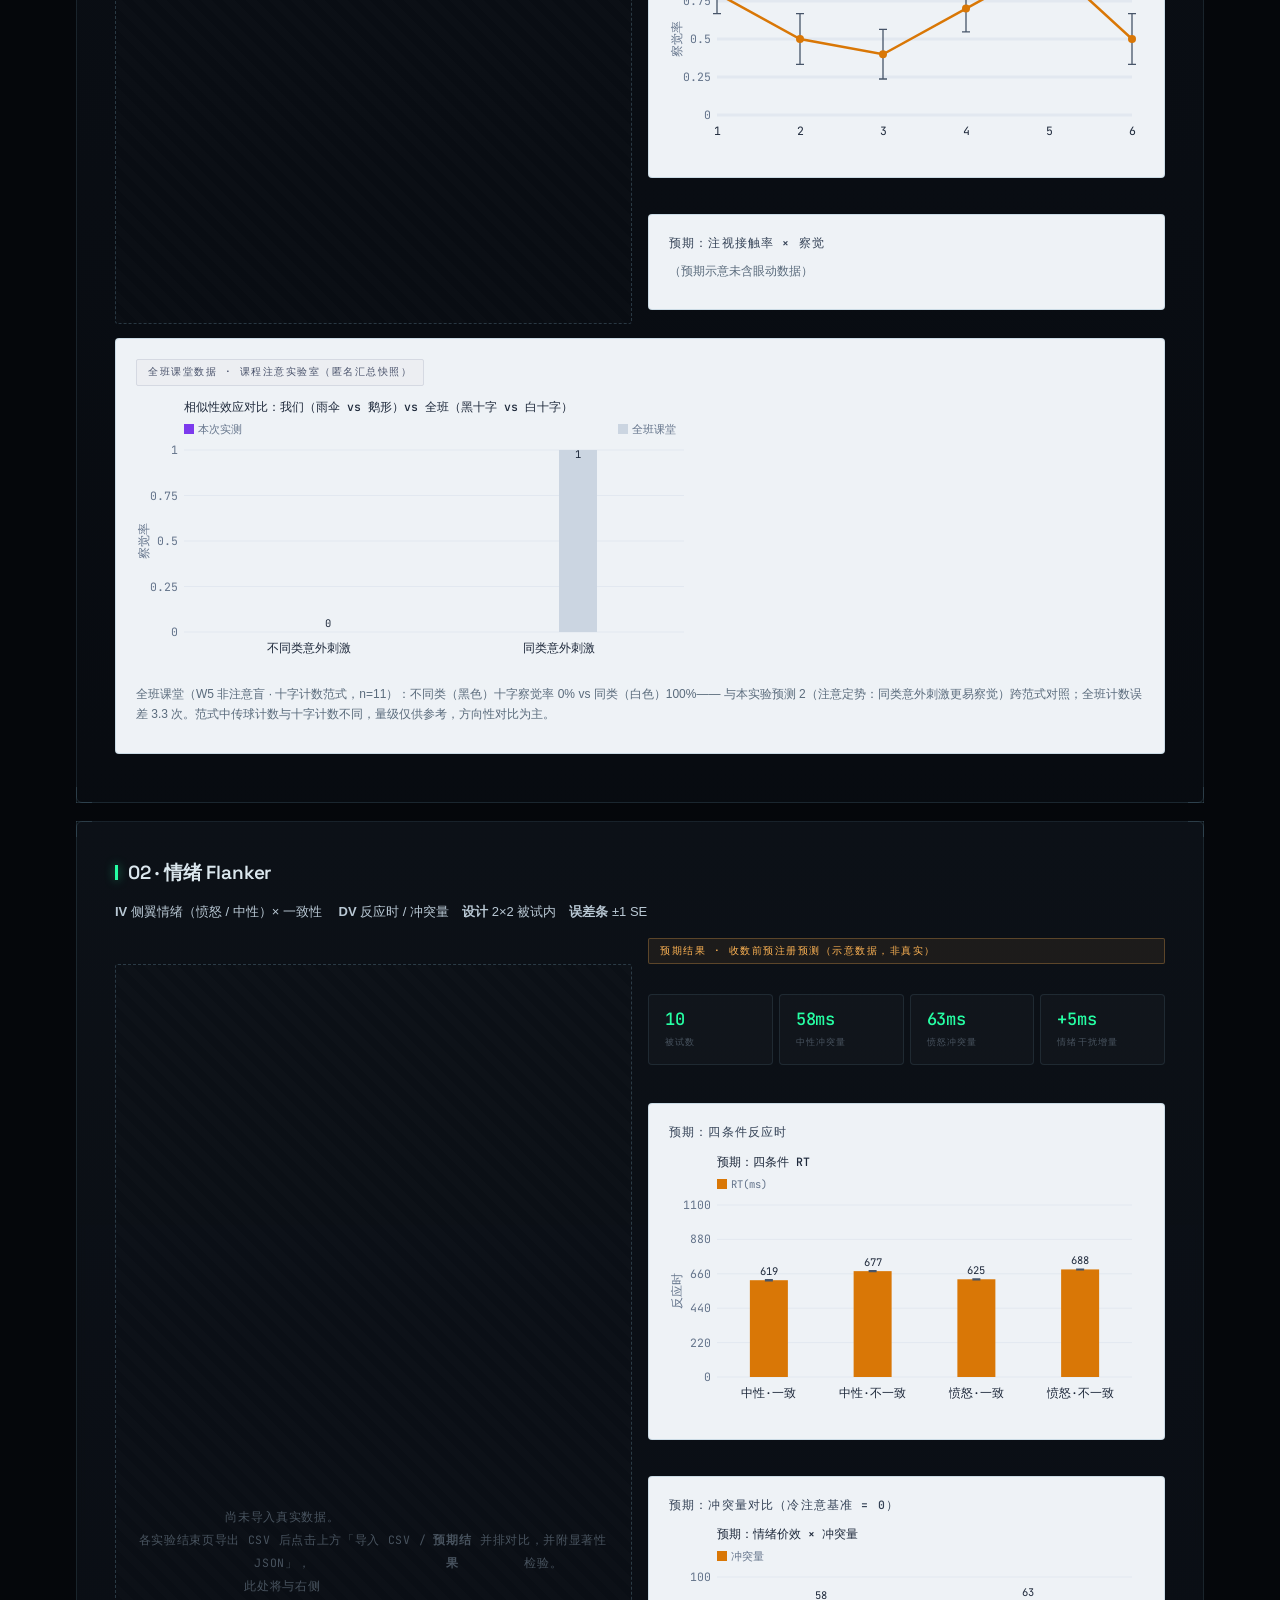
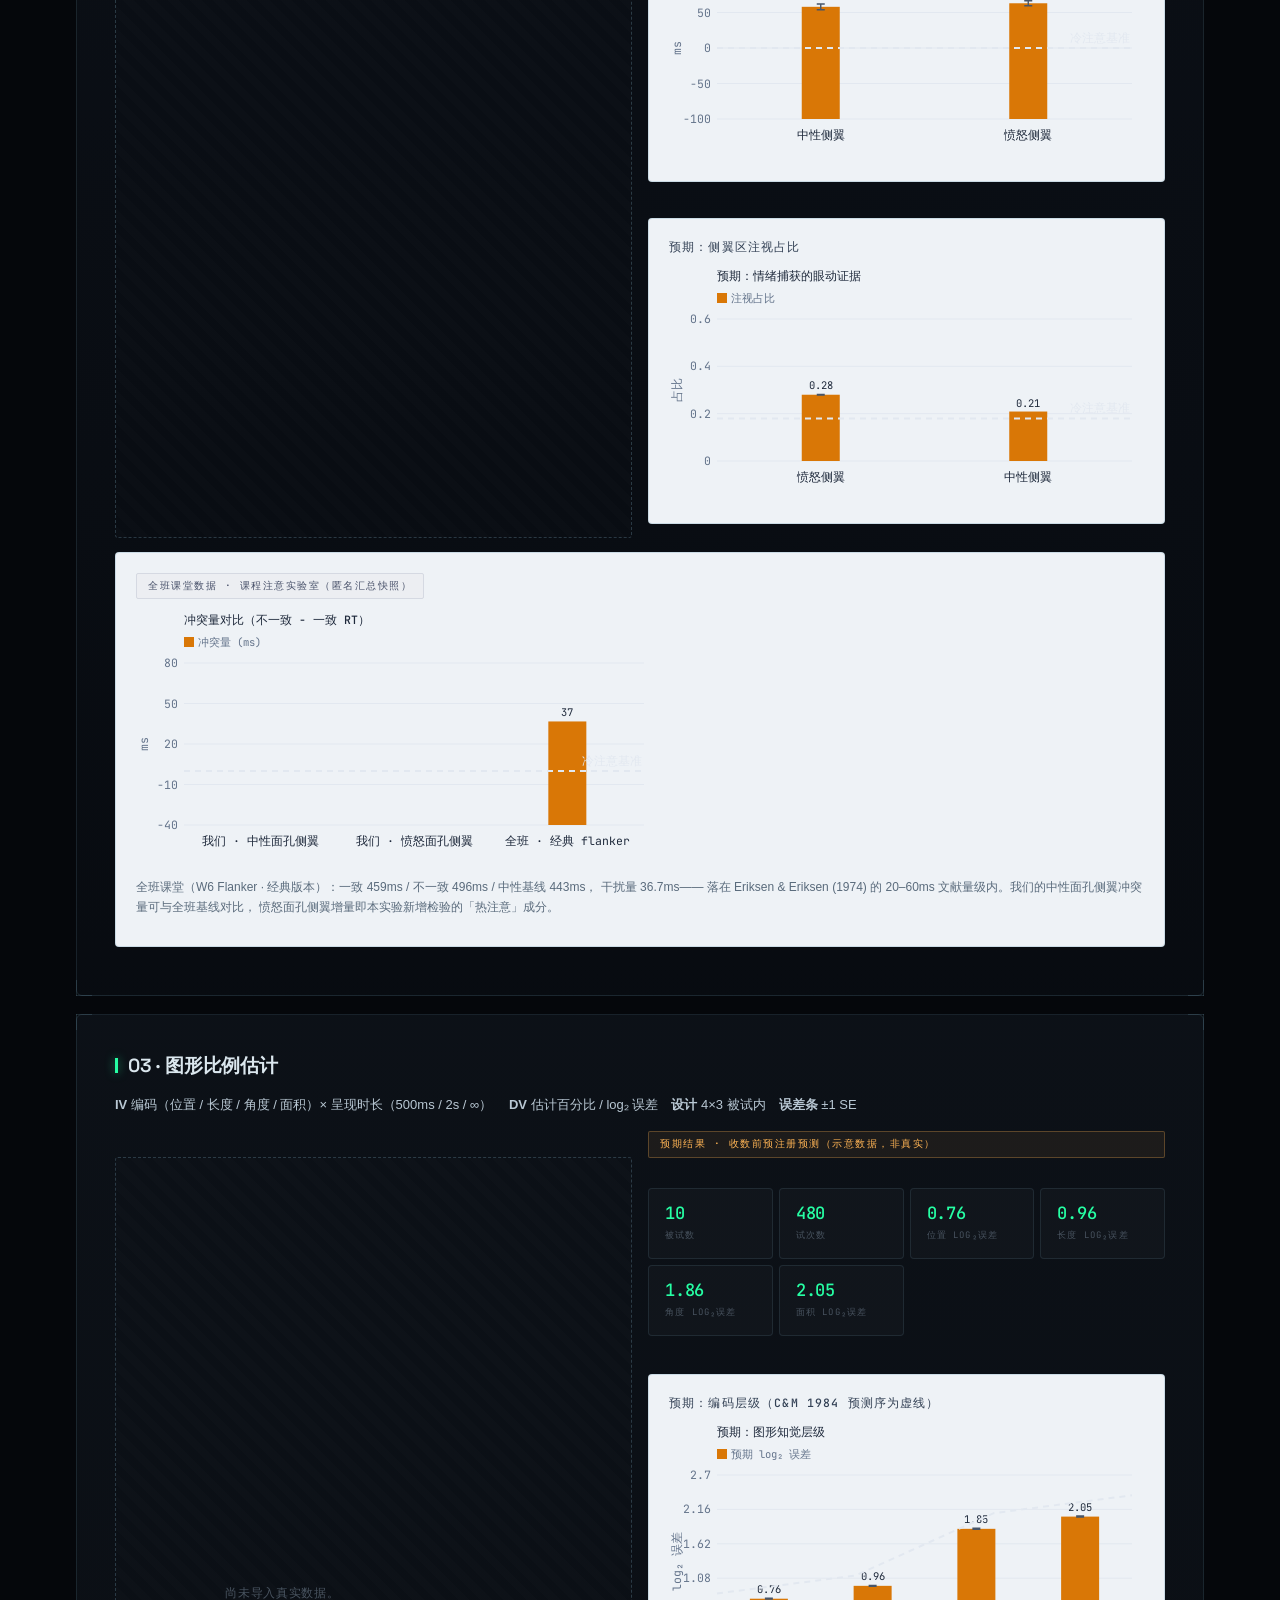
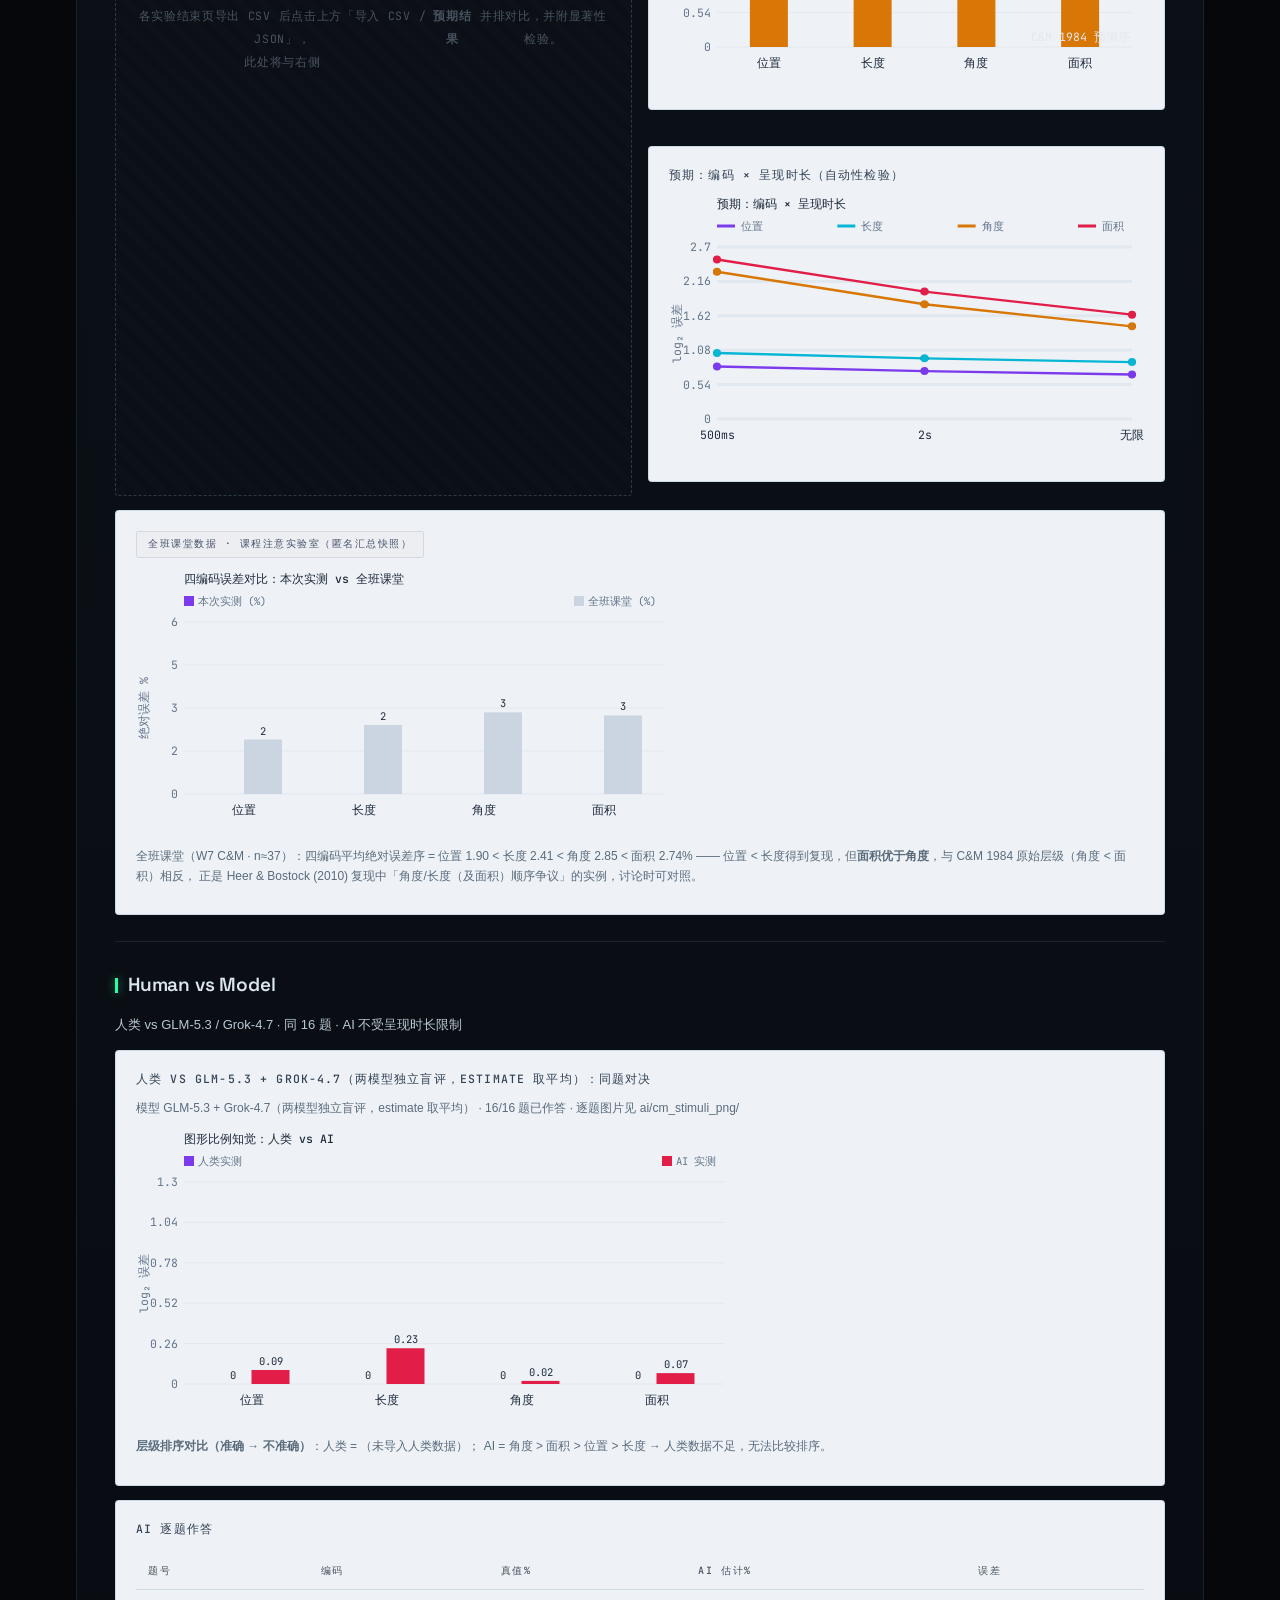
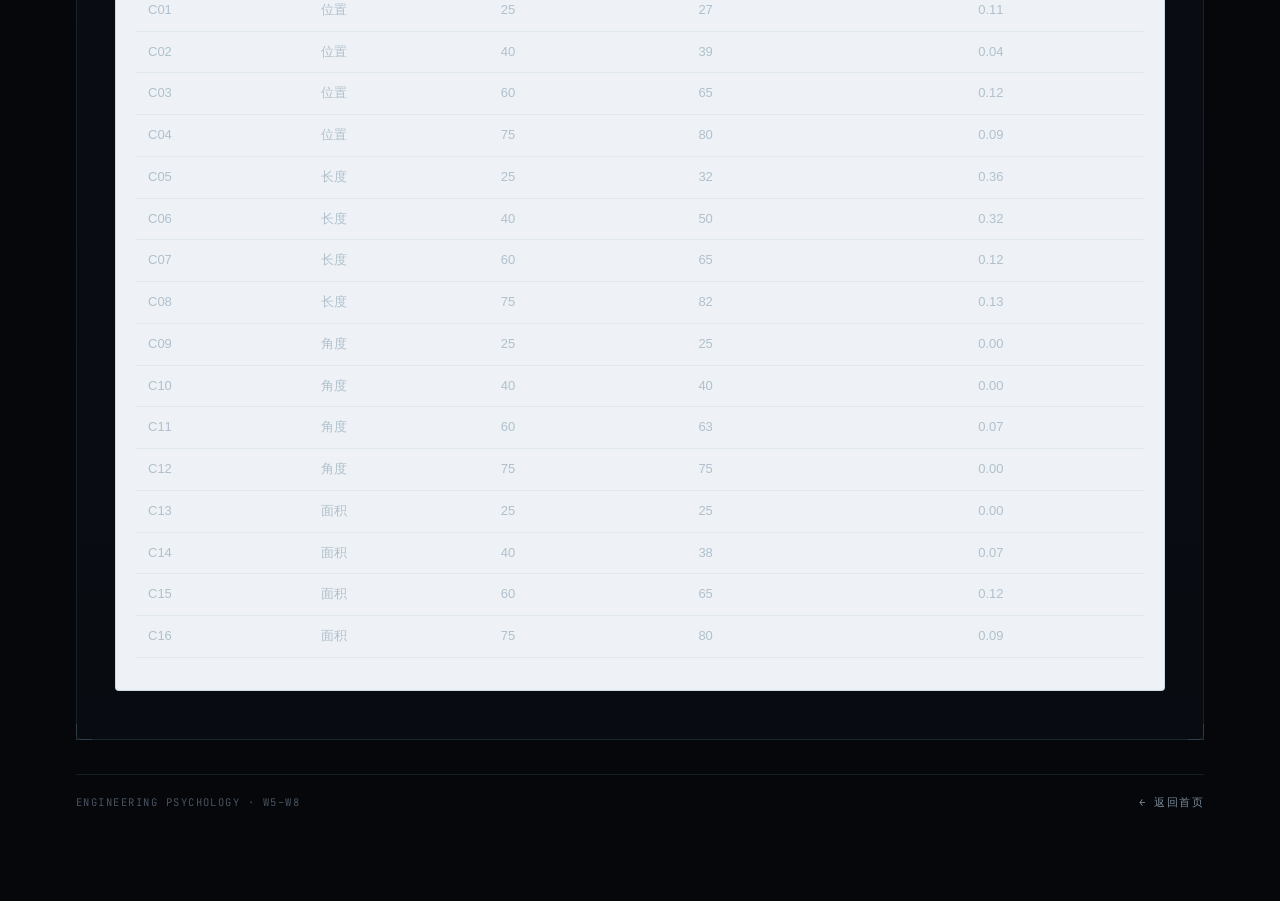
==== commit 082a66dc: "UI v4: observation terminal aesthetic with live attention field Co-authored-by: Cursor <cursoragent@" ====
--- a/results.html
+++ b/results.html
@@ -3,22 +3,37 @@
 <head>
 <meta charset="UTF-8">
 <meta name="viewport" content="width=device-width, initial-scale=1.0">
-<title>结果与分析 · 注意实验室</title>
+<title>ANALYSIS · 注意实验室</title>
 <link rel="stylesheet" href="css/style.css">
 </head>
 <body>
+<div class="aurora"></div>
+
 <div class="topbar"><div class="topbar-inner">
-  <span class="brand"><span class="logo">◎</span>注意实验室 · 结果分析</span>
-  <span class="nav"><a href="index.html">首页</a><a href="experiments/ib.html">实验1</a><a href="experiments/flanker.html">实验2</a><a href="experiments/cm.html">实验3</a></span>
+  <span class="brand">
+    <span class="logo">◎</span>
+    ATTENTION LAB
+    <span class="stat">/ ANALYSIS</span>
+  </span>
+  <span class="nav">
+    <a href="index.html">Home</a>
+    <a href="experiments/ib.html">01</a>
+    <a href="experiments/flanker.html">02</a>
+    <a href="experiments/cm.html">03</a>
+  </span>
 </div></div>
 
 <div class="wrap wrap-wide">
-  <div class="card fade" style="padding:36px 40px">
-    <h1 style="font-size:28px">结果与分析</h1>
-    <p class="hero-sub" style="margin-bottom:16px">
-      左列实测数据（导入后出现），右列预注册预期结果（始终显示）。导入后自动生成统计检验。
+
+  <div class="card fade" style="padding:34px 38px">
+    <div class="hero-kicker" style="margin-bottom:18px">
+      <span class="dot"></span><span>Data Readout</span>
+    </div>
+    <h1 style="font-size:30px;margin-bottom:10px">结果与分析</h1>
+    <p class="hero-sub">
+      左列为实测数据，右列为预注册预期。导入数据后自动生成显著性检验与逐条预测判定。
     </p>
-    <div class="btn-row" style="margin-top:0">
+    <div class="btn-row">
       <button class="btn" id="btn-import">导入 CSV / JSON</button>
       <input type="file" id="file-in" accept=".csv,.json" multiple style="display:none">
       <button class="btn gray" id="btn-fetch-api">从收数接口读取</button>
@@ -28,43 +43,47 @@
 
   <div class="card fade" id="res-report-wrap" style="display:none">
     <h2>自动分析报告</h2>
-    <p class="hero-sub">按收数前的预测逐条判定，附显著性检验。</p>
+    <p class="hero-sub" style="margin-bottom:14px">
+      按收数前的预测逐条判定，附显著性检验。可复制为 Markdown 直接粘进 README。
+    </p>
     <div id="res-report"></div>
     <div class="btn-row"><button class="btn ghost" id="btn-copy-md">复制报告文本</button></div>
   </div>
 
   <div class="card" id="res-ib-wrap">
-    <h2>实验 1 · 非注意盲</h2>
+    <h2>01 · 非注意盲</h2>
     <p class="muted">
-      <b>IV</b>：形象（雨伞 / 金币鹅 / 枫叶鹅）× 速度（快 / 慢 / 静止）× 轮次　
-      <b>DV</b>：察觉率 + 迫选正确率　
-      <b>设计</b>：被试内 6 轮/人
+      <b>IV</b> 形象（雨伞 / 金币鹅 / 枫叶鹅）× 速度（快 / 慢 / 静止）× 轮次　
+      <b>DV</b> 察觉率 + 迫选正确率　<b>设计</b> 被试内 6 轮/人　<b>误差条</b> ±1 SE
     </p>
     <div id="res-ib"></div>
   </div>
 
   <div class="card" id="res-flk-wrap">
-    <h2>实验 2 · 情绪 Flanker</h2>
+    <h2>02 · 情绪 Flanker</h2>
     <p class="muted">
-      <b>IV</b>：侧翼情绪（愤怒 vs 中性）× 一致性　
-      <b>DV</b>：反应时 / 冲突量　
-      <b>设计</b>：2×2 被试内
+      <b>IV</b> 侧翼情绪（愤怒 / 中性）× 一致性　
+      <b>DV</b> 反应时 / 冲突量　<b>设计</b> 2×2 被试内　<b>误差条</b> ±1 SE
     </p>
     <div id="res-flk"></div>
   </div>
 
   <div class="card" id="res-cm-wrap">
-    <h2>实验 3 · 图形比例估计</h2>
+    <h2>03 · 图形比例估计</h2>
     <p class="muted">
-      <b>IV</b>：编码类型 × 呈现时长　
-      <b>DV</b>：估计百分比 / log₂ 误差　
-      <b>设计</b>：4×3 被试内
+      <b>IV</b> 编码（位置 / 长度 / 角度 / 面积）× 呈现时长（500ms / 2s / ∞）　
+      <b>DV</b> 估计百分比 / log₂ 误差　<b>设计</b> 4×3 被试内　<b>误差条</b> ±1 SE
     </p>
     <div id="res-cm"></div>
     <hr>
-    <h2>人机对决</h2>
-    <p class="muted">人类 vs GLM-5.3 / Grok-4.7，同 16 题，AI 不受时长限制。</p>
+    <h2>Human vs Model</h2>
+    <p class="muted">人类 vs GLM-5.3 / Grok-4.7 · 同 16 题 · AI 不受呈现时长限制</p>
     <div id="res-ai"></div>
+  </div>
+
+  <div class="home-foot">
+    <span>ENGINEERING PSYCHOLOGY · W5–W8</span>
+    <span><a href="index.html">← 返回首页</a></span>
   </div>
 </div>
 
--- a/css/style.css
+++ b/css/style.css
@@ -1,345 +1,572 @@
 /* ============================================================
-   注意实验室 · v3 浅色游戏科技感（Light Gaming Tech）
-   元素：玻璃拟态 · 彩色辉光 · 动态渐变 · 几何粒子 · 极光背景
-   原则：界面是容器，绝不进入刺激画布区；动画仅限 CSS（无 JS 循环）
+   ATTENTION LAB · 观测终端 v4
+   风格：暗色仪器面板 / 磷光读数 / 等宽字排布 / 中央凹隐喻
+   ------------------------------------------------------------
+   设计要点
+   · 面板 = 四角准星框 + 极细网格底，像示波器与航电面板
+   · 强调色用磷光绿与信号青，读数一律等宽字
+   · 首页 Canvas 画「注意力场」：粒子星座 + 中央凹明暗
+   · 动效全部可被 prefers-reduced-motion 关闭
+   · 刺激画布区（.stage）保持零装饰，确保计时纯净
    ============================================================ */
-@import url('https://fonts.googleapis.com/css2?family=Space+Grotesk:wght@400;500;600;700&family=Inter:wght@400;500;600;700;800&display=swap');
+@import url('https://fonts.googleapis.com/css2?family=JetBrains+Mono:wght@300;400;500;700&family=Space+Grotesk:wght@400;500;600;700&display=swap');
 
 :root{
-  --primary:#7c3aed;
-  --primary-h:#6d28d9;
-  --primary-soft:#f3e8ff;
-  --primary-glow:rgba(124,58,237,.25);
-  --cyan:#06b6d4;
-  --cyan-soft:#cffafe;
-  --emerald:#059669;
-  --emerald-soft:#d1fae5;
-  --bg:#f0f2ff;
-  --card:rgba(255,255,255,.72);
-  --card-solid:#fff;
-  --text:#0f172a;
-  --text-2:#64748b;
-  --text-3:#94a3b8;
-  --line:rgba(148,163,184,.18);
-  --line-strong:rgba(148,163,184,.30);
-  --ok:#059669;     --ok-soft:#ecfdf5;
-  --warn:#d97706;   --warn-soft:#fffbeb;
-  --err:#e11d48;    --err-soft:#fff1f2;
-  --radius:16px;
-  --radius-lg:24px;
-  --font-head:"Space Grotesk","Inter","PingFang SC","Microsoft YaHei",sans-serif;
-  --font:"Inter","PingFang SC","Noto Sans SC","Microsoft YaHei",system-ui,sans-serif;
-  --mono:"SF Mono","Cascadia Code","JetBrains Mono",monospace;
-  --glass-blur:blur(16px) saturate(1.4);
+  /* 底 */
+  --bg:#05070b;
+  --bg-2:#080b11;
+  --panel:rgba(11,15,21,.86);
+  --panel-2:rgba(15,20,28,.72);
+  /* 墨 */
+  --ink:#dbe7ee;
+  --ink-2:#7c8b9a;
+  --ink-3:#48535f;
+  /* 线 */
+  --line:rgba(122,167,190,.14);
+  --line-2:rgba(122,167,190,.28);
+  /* 信号色 */
+  --grn:#26ffa4;
+  --grn-dim:rgba(38,255,164,.55);
+  --cyn:#3ee1ff;
+  --amb:#ffb454;
+  --mag:#ff3d81;
+  --vio:#9d7bff;
+  /* 语义 */
+  --ok:#26ffa4;
+  --warn:#ffb454;
+  --err:#ff5577;
+  /* 尺寸 */
+  --r:4px;
+  --r-lg:6px;
+  /* 字 */
+  --mono:"JetBrains Mono","SF Mono","Cascadia Code",ui-monospace,monospace;
+  --disp:"Space Grotesk","JetBrains Mono",system-ui,sans-serif;
+  --zh:"PingFang SC","Noto Sans SC","Microsoft YaHei",sans-serif;
 }
 
 /* ---------- 基础 ---------- */
 *{box-sizing:border-box;margin:0;padding:0}
-html,body{height:100%}
-body{font-family:var(--font);color:var(--text);
-     font-size:15px;line-height:1.7;-webkit-font-smoothing:antialiased;
-     background:var(--bg);
-     position:relative;overflow-x:hidden}
-
-/* ---------- 动态极光背景（CSS only，低资源占用） ---------- */
+html{height:100%}
+body{
+  min-height:100%;font-family:var(--zh);
+  color:var(--ink);font-size:15px;line-height:1.75;
+  background:var(--bg);
+  -webkit-font-smoothing:antialiased;
+  position:relative;overflow-x:hidden;
+}
+
+/* ---------- 底纹：网格 + 扫描线 + 呼吸辉光 ---------- */
 body::before{
-  content:"";position:fixed;inset:0;z-index:-2;pointer-events:none;
+  content:"";position:fixed;inset:0;z-index:0;pointer-events:none;
+  background-image:
+    linear-gradient(rgba(122,167,190,.055) 1px,transparent 1px),
+    linear-gradient(90deg,rgba(122,167,190,.055) 1px,transparent 1px);
+  background-size:44px 44px;
+  mask-image:radial-gradient(ellipse 90% 70% at 50% 0%,#000 20%,transparent 85%);
+  -webkit-mask-image:radial-gradient(ellipse 90% 70% at 50% 0%,#000 20%,transparent 85%);
+}
+body::after{
+  content:"";position:fixed;inset:0;z-index:1;pointer-events:none;opacity:.35;
+  background:repeating-linear-gradient(
+    180deg,rgba(180,220,235,.035) 0 1px,transparent 1px 4px);
+  animation:scanDrift 8s linear infinite;
+}
+@keyframes scanDrift{from{background-position-y:0}to{background-position-y:8px}}
+
+/* 顶部一束极淡的辉光，像仪器通电 */
+.aurora{
+  position:fixed;top:-30vh;left:50%;transform:translateX(-50%);
+  width:120vw;height:70vh;z-index:0;pointer-events:none;
+  background:radial-gradient(ellipse 50% 50% at 50% 50%,
+    rgba(38,255,164,.07) 0%,rgba(62,225,255,.05) 35%,transparent 70%);
+  filter:blur(20px);
+  animation:breathe 10s ease-in-out infinite;
+}
+@keyframes breathe{
+  0%,100%{opacity:.75;transform:translateX(-50%) scale(1)}
+  50%{opacity:1;transform:translateX(-50%) scale(1.06)}
+}
+
+/* ---------- 顶栏 ---------- */
+.topbar{
+  position:sticky;top:0;z-index:60;
+  background:rgba(5,7,11,.82);
+  backdrop-filter:blur(14px) saturate(1.2);
+  -webkit-backdrop-filter:blur(14px) saturate(1.2);
+  border-bottom:1px solid var(--line);
+}
+.topbar-inner{
+  max-width:1180px;margin:0 auto;padding:0 26px;height:58px;
+  display:flex;align-items:center;justify-content:space-between;
+}
+.brand{
+  display:flex;align-items:center;gap:12px;
+  font-family:var(--mono);font-size:12.5px;font-weight:500;
+  letter-spacing:.16em;text-transform:uppercase;color:var(--ink);
+}
+.brand .logo{
+  width:26px;height:26px;flex-shrink:0;position:relative;
+  border:1px solid var(--grn-dim);border-radius:2px;
+  display:inline-flex;align-items:center;justify-content:center;
+  color:var(--grn);font-size:11px;
+  box-shadow:0 0 12px rgba(38,255,164,.20),inset 0 0 8px rgba(38,255,164,.08);
+}
+.brand .logo::after{
+  content:"";position:absolute;inset:0;border-radius:2px;
+  box-shadow:0 0 0 1px rgba(38,255,164,.0);
+  animation:logoPing 3.2s ease-out infinite;
+}
+@keyframes logoPing{
+  0%{box-shadow:0 0 0 0 rgba(38,255,164,.35)}
+  70%{box-shadow:0 0 0 9px rgba(38,255,164,0)}
+  100%{box-shadow:0 0 0 0 rgba(38,255,164,0)}
+}
+.brand .stat{color:var(--ink-3);font-size:11px}
+.brand .stat b{color:var(--grn);font-weight:500}
+.nav{display:flex;align-items:center;gap:4px}
+.nav a{
+  font-family:var(--mono);font-size:11.5px;letter-spacing:.12em;text-transform:uppercase;
+  color:var(--ink-2);text-decoration:none;padding:6px 12px;border-radius:3px;
+  border:1px solid transparent;transition:color .16s,border-color .16s,background .16s;
+}
+.nav a:hover{color:var(--grn);border-color:var(--line-2);background:rgba(38,255,164,.04)}
+
+/* ---------- 布局 ---------- */
+.wrap{max-width:920px;margin:0 auto;padding:44px 26px 90px;position:relative;z-index:2}
+.wrap-wide{max-width:1180px}
+
+/* ---------- 面板（四角准星） ---------- */
+.card,.chart-box,.exp-card,.kpi{position:relative}
+.card{
+  background:linear-gradient(180deg,rgba(13,18,25,.92),rgba(9,13,18,.88));
+  border:1px solid var(--line);
+  border-radius:var(--r-lg);
+  padding:34px 38px;
+  backdrop-filter:blur(6px);
+  transition:border-color .25s,box-shadow .25s;
+}
+/* 四角准星 */
+.card::before,.exp-card::before{
+  content:"";position:absolute;inset:-1px;pointer-events:none;opacity:.75;
+  --c:var(--acc,var(--line-2));
   background:
-    radial-gradient(600px 400px at 15% 10%, rgba(124,58,237,.08) 0%, transparent 70%),
-    radial-gradient(500px 350px at 85% 15%, rgba(6,182,212,.07) 0%, transparent 70%),
-    radial-gradient(450px 300px at 50% 90%, rgba(5,150,105,.05) 0%, transparent 70%);
-  animation:aurora 12s ease-in-out infinite alternate;
-}
-@keyframes aurora{
-  0%{filter:hue-rotate(0deg)}
-  100%{filter:hue-rotate(8deg)}
-}
-
-/* ---------- 几何粒子网格（CSS 生成，无 JS） ---------- */
-body::after{
-  content:"";position:fixed;inset:0;z-index:-1;pointer-events:none;
-  background-image:
-    radial-gradient(circle 1.5px at 25% 25%, rgba(124,58,237,.10) 0%, transparent 100%),
-    radial-gradient(circle 1.5px at 75% 50%, rgba(6,182,212,.10) 0%, transparent 100%),
-    radial-gradient(circle 1px at 50% 75%, rgba(5,150,105,.08) 0%, transparent 100%),
-    radial-gradient(circle 1px at 15% 80%, rgba(124,58,237,.06) 0%, transparent 100%),
-    radial-gradient(circle 1.5px at 90% 20%, rgba(6,182,212,.06) 0%, transparent 100%),
-    radial-gradient(circle 1px at 40% 15%, rgba(124,58,237,.08) 0%, transparent 100%);
-  background-size:180px 180px;
-}
-
-/* ---------- 顶栏（玻璃拟态） ---------- */
-.topbar{position:sticky;top:0;z-index:50;
-        background:rgba(255,255,255,.65);
-        backdrop-filter:var(--glass-blur);-webkit-backdrop-filter:var(--glass-blur);
-        border-bottom:1px solid var(--line)}
-.topbar-inner{max-width:1100px;margin:0 auto;padding:0 24px;height:60px;
-              display:flex;align-items:center;justify-content:space-between}
-.brand{display:flex;align-items:center;gap:10px;font-weight:700;font-size:15px;
-       font-family:var(--font-head);color:var(--text);letter-spacing:.3px}
-.brand .logo{width:36px;height:36px;border-radius:12px;
-             background:linear-gradient(135deg,var(--primary),var(--cyan));
-             display:inline-flex;align-items:center;justify-content:center;
-             color:#fff;font-size:16px;flex-shrink:0;
-             box-shadow:0 0 20px var(--primary-glow), inset 0 1px 0 rgba(255,255,255,.3);
-             animation:logoPulse 3s ease-in-out infinite}
-@keyframes logoPulse{
-  0%,100%{box-shadow:0 0 20px var(--primary-glow), inset 0 1px 0 rgba(255,255,255,.3)}
-  50%{box-shadow:0 0 32px rgba(124,58,237,.40), inset 0 1px 0 rgba(255,255,255,.3)}
-}
-.nav a{color:var(--text-2);text-decoration:none;margin-left:20px;font-size:14px;
-       font-weight:500;transition:color .15s}
-.nav a:hover{color:var(--primary)}
-
-/* ---------- 布局 ---------- */
-.wrap{max-width:900px;margin:0 auto;padding:48px 24px 80px}
-.wrap-wide{max-width:1100px}
-
-/* ---------- 玻璃卡片 ---------- */
-.card{background:var(--card);
-      backdrop-filter:var(--glass-blur);-webkit-backdrop-filter:var(--glass-blur);
-      border:1px solid var(--line);
-      border-radius:var(--radius-lg);
-      padding:36px 40px;
-      transition:border-color .25s, box-shadow .25s;
-      position:relative}
-.card::before{content:"";position:absolute;top:0;left:5%;right:5%;height:1px;
-              background:linear-gradient(90deg,transparent,rgba(255,255,255,.8),transparent);
-              border-radius:1px}
-.card+.card{margin-top:24px}
-.card h1{font-family:var(--font-head);font-size:32px;font-weight:700;
-         letter-spacing:-.8px;margin-bottom:8px;
-         background:linear-gradient(135deg,var(--text) 0%,var(--primary) 60%,var(--cyan) 100%);
-         -webkit-background-clip:text;background-clip:text;-webkit-text-fill-color:transparent}
-.card h2{font-family:var(--font-head);font-size:20px;font-weight:600;
-         margin-bottom:10px;color:var(--text)}
-.card h3{font-size:15.5px;font-weight:600;margin-bottom:6px;color:var(--text)}
-.card p{color:var(--text);margin:8px 0}
-.muted{color:var(--text-2);font-size:13.5px}
-.hero-sub{color:var(--text-2);font-size:15px;margin:4px 0 12px;max-width:640px}
-
-/* ---------- 按钮（辉光 + 动画） ---------- */
-.btn{display:inline-block;border:none;cursor:pointer;font-family:var(--font-head);
-     font-size:14.5px;font-weight:600;padding:12px 28px;border-radius:14px;
-     color:#fff;background:linear-gradient(135deg,var(--primary),#9333ea);
-     box-shadow:0 4px 16px var(--primary-glow), inset 0 1px 0 rgba(255,255,255,.25);
-     transition:transform .15s, box-shadow .20s, filter .15s;
-     position:relative;overflow:hidden}
-.btn::after{content:"";position:absolute;top:0;left:-100%;width:100%;height:100%;
-            background:linear-gradient(90deg,transparent,rgba(255,255,255,.25),transparent);
-            transition:none;pointer-events:none}
-.btn:hover{transform:translateY(-2px);filter:brightness(1.08);
-           box-shadow:0 8px 28px rgba(124,58,237,.35), inset 0 1px 0 rgba(255,255,255,.25)}
-.btn:hover::after{left:100%;transition:left .5s ease}
+    linear-gradient(var(--c),var(--c)) left top/16px 1px no-repeat,
+    linear-gradient(var(--c),var(--c)) left top/1px 16px no-repeat,
+    linear-gradient(var(--c),var(--c)) right top/16px 1px no-repeat,
+    linear-gradient(var(--c),var(--c)) right top/1px 16px no-repeat,
+    linear-gradient(var(--c),var(--c)) left bottom/16px 1px no-repeat,
+    linear-gradient(var(--c),var(--c)) left bottom/1px 16px no-repeat,
+    linear-gradient(var(--c),var(--c)) right bottom/16px 1px no-repeat,
+    linear-gradient(var(--c),var(--c)) right bottom/1px 16px no-repeat;
+}
+.card+.card{margin-top:18px}
+
+.card h1{
+  font-family:var(--disp);font-size:34px;font-weight:600;
+  letter-spacing:-.02em;line-height:1.15;margin-bottom:10px;color:var(--ink);
+}
+.card h2{
+  font-family:var(--disp);font-size:19px;font-weight:600;
+  letter-spacing:-.01em;margin-bottom:12px;color:var(--ink);
+  display:flex;align-items:center;gap:10px;
+}
+.card h2::before{
+  content:"";width:3px;height:15px;flex-shrink:0;
+  background:var(--grn);box-shadow:0 0 10px var(--grn-dim);
+}
+.card h3{font-family:var(--mono);font-size:13px;font-weight:500;
+         letter-spacing:.06em;margin-bottom:8px;color:var(--ink)}
+.card p{color:#b9c8d4;margin:10px 0}
+.muted{color:var(--ink-2);font-size:13px;font-family:var(--zh)}
+.hero-sub{color:var(--ink-2);font-size:14.5px;margin:6px 0 14px;max-width:660px}
+
+/* 小标签：仪器式 */
+.tag-mono,.eyebrow{
+  font-family:var(--mono);font-size:10.5px;letter-spacing:.20em;
+  text-transform:uppercase;color:var(--grn);opacity:.85;
+}
+
+/* ---------- 按钮 ---------- */
+.btn{
+  display:inline-flex;align-items:center;gap:9px;
+  font-family:var(--mono);font-size:12.5px;font-weight:500;
+  letter-spacing:.10em;text-transform:uppercase;
+  padding:11px 22px;border-radius:3px;cursor:pointer;
+  color:#04120c;
+  background:var(--grn);
+  border:1px solid var(--grn);
+  box-shadow:0 0 0 1px rgba(38,255,164,.25),0 0 22px -6px rgba(38,255,164,.55);
+  transition:transform .14s,box-shadow .2s,background .2s,color .2s;
+  position:relative;overflow:hidden;
+}
+.btn::after{
+  content:"";position:absolute;inset:0;
+  background:linear-gradient(100deg,transparent 30%,rgba(255,255,255,.45) 50%,transparent 70%);
+  transform:translateX(-120%);transition:transform .55s ease;
+}
+.btn:hover{transform:translateY(-1px);
+           box-shadow:0 0 0 1px rgba(38,255,164,.4),0 0 30px -4px rgba(38,255,164,.75)}
+.btn:hover::after{transform:translateX(120%)}
 .btn:active{transform:translateY(0)}
-.btn:disabled{opacity:.40;cursor:not-allowed;transform:none;filter:grayscale(.4)}
-.btn.ghost{background:transparent;color:var(--primary);
-           border:1.5px solid rgba(124,58,237,.30);
-           box-shadow:none}
-.btn.ghost:hover{background:var(--primary-soft);border-color:var(--primary);
-                 box-shadow:0 0 20px rgba(124,58,237,.10)}
-.btn.gray{background:rgba(255,255,255,.7);color:var(--text);
-          border:1px solid var(--line);
-          backdrop-filter:blur(8px);
-          box-shadow:0 2px 8px rgba(0,0,0,.04)}
-.btn.gray:hover{background:rgba(255,255,255,.95);border-color:var(--line-strong);
-                box-shadow:0 4px 16px rgba(0,0,0,.06)}
-.btn.small{padding:8px 18px;font-size:13px;border-radius:10px}
-.btn-row{display:flex;gap:12px;margin-top:16px;flex-wrap:wrap;align-items:center}
-
-/* ---------- 高亮提示框 ---------- */
-.callout{background:linear-gradient(135deg,rgba(124,58,237,.06),rgba(6,182,212,.04));
-         border:1px solid rgba(124,58,237,.15);
-         border-radius:var(--radius);padding:14px 18px;margin:14px 0;font-size:14px;
-         line-height:1.7;position:relative}
-.callout b{font-weight:650}
-.callout.warn{background:rgba(217,119,6,.06);border-color:rgba(217,119,6,.15)}
-
-/* ---------- 实验选择卡片（彩色辉光 + 悬浮动画） ---------- */
-.grid-exp{display:grid;grid-template-columns:repeat(auto-fit,minmax(300px,1fr));
-          gap:20px;margin-top:24px}
-.grid-exp+.card{margin-top:36px}
-.exp-card{background:var(--card);
-          backdrop-filter:var(--glass-blur);-webkit-backdrop-filter:var(--glass-blur);
-          border:1px solid var(--line);
-          border-radius:var(--radius-lg);padding:26px;
-          text-decoration:none;color:var(--text);display:flex;
-          flex-direction:column;gap:10px;
-          transition:transform .20s, box-shadow .25s, border-color .25s;
-          position:relative;overflow:hidden}
-.exp-card::before{content:"";position:absolute;top:0;left:0;right:0;height:3px;
-                 border-radius:3px 3px 0 0;
-                 background:linear-gradient(90deg,var(--acc,var(--primary)),var(--acc2,var(--cyan)),transparent);
-                 opacity:0;transition:opacity .25s}
-.exp-card::after{content:"";position:absolute;bottom:-40px;right:-40px;
-                 width:160px;height:160px;border-radius:50%;
-                 background:radial-gradient(circle,var(--acc,var(--primary)) 0%,transparent 70%);
-                 opacity:0;filter:blur(40px);transition:opacity .3s;
-                 pointer-events:none}
-.exp-card:hover{transform:translateY(-4px);
-                border-color:var(--acc,var(--primary));
-                box-shadow:0 12px 40px rgba(124,58,237,.12), 0 4px 12px rgba(0,0,0,.04)}
-.exp-card:hover::before{opacity:1}
-.exp-card:hover::after{opacity:.08}
-.exp-card .tag{display:inline-block;font-size:11.5px;font-weight:700;
-               color:var(--acc,var(--primary));background:var(--acc-soft,var(--primary-soft));
-               border-radius:6px;padding:3px 10px;letter-spacing:.8px;
-               text-transform:uppercase;font-family:var(--font-head)}
-.exp-card h3{font-family:var(--font-head);font-size:18px;font-weight:700;
-             margin:0;letter-spacing:-.3px;color:var(--text)}
-.exp-card p{font-size:13.5px;color:var(--text-2);line-height:1.65;margin:0;flex:1}
-.exp-card .meta{font-size:12px;color:var(--text-3);margin:0;
-                padding-top:10px;border-top:1px solid var(--line);
-                display:flex;align-items:center;gap:6px}
-.exp-card .meta::before{content:"";width:6px;height:6px;border-radius:50%;
-                        background:var(--acc,var(--primary));opacity:.6}
-
-/* 三个实验卡片的主题色 */
-.exp-card[href*="ib"]{--acc:#7c3aed;--acc2:#a78bfa;--acc-soft:#f3e8ff}
-.exp-card[href*="flanker"]{--acc:#06b6d4;--acc2:#67e8f9;--acc-soft:#cffafe}
-.exp-card[href*="cm"]{--acc:#059669;--acc2:#34d399;--acc-soft:#d1fae5}
+.btn:disabled{opacity:.32;cursor:not-allowed;transform:none;box-shadow:none}
+.btn.ghost{
+  background:transparent;color:var(--grn);border:1px solid var(--line-2);box-shadow:none;
+}
+.btn.ghost:hover{border-color:var(--grn-dim);background:rgba(38,255,164,.06);
+                 box-shadow:0 0 18px -8px var(--grn)}
+.btn.gray{
+  background:rgba(255,255,255,.03);color:var(--ink-2);
+  border:1px solid var(--line);box-shadow:none;
+}
+.btn.gray:hover{color:var(--ink);border-color:var(--line-2);background:rgba(255,255,255,.055)}
+.btn.small{padding:7px 14px;font-size:11px}
+.btn-row{display:flex;gap:10px;margin-top:18px;flex-wrap:wrap;align-items:center}
+
+/* ---------- 提示框 ---------- */
+.callout{
+  background:rgba(38,255,164,.045);
+  border:1px solid rgba(38,255,164,.18);
+  border-left:2px solid var(--grn);
+  border-radius:2px;padding:14px 18px;margin:16px 0;
+  font-size:13.5px;line-height:1.75;color:#b9c8d4;
+}
+.callout b{color:var(--ink);font-weight:600}
+.callout.warn{background:rgba(255,180,84,.045);border-color:rgba(255,180,84,.22);
+              border-left-color:var(--amb)}
+
+/* ============================================================
+   首页 · 观测台
+   ============================================================ */
+.hero{
+  position:relative;border:1px solid var(--line);border-radius:var(--r-lg);
+  background:linear-gradient(180deg,rgba(10,14,20,.92),rgba(6,9,13,.95));
+  overflow:hidden;padding:0;
+}
+/* 四角准星 */
+.hero::before{
+  content:"";position:absolute;inset:-1px;z-index:4;pointer-events:none;
+  --c:var(--grn-dim);
+  background:
+    linear-gradient(var(--c),var(--c)) left top/22px 1px no-repeat,
+    linear-gradient(var(--c),var(--c)) left top/1px 22px no-repeat,
+    linear-gradient(var(--c),var(--c)) right top/22px 1px no-repeat,
+    linear-gradient(var(--c),var(--c)) right top/1px 22px no-repeat,
+    linear-gradient(var(--c),var(--c)) left bottom/22px 1px no-repeat,
+    linear-gradient(var(--c),var(--c)) left bottom/1px 22px no-repeat,
+    linear-gradient(var(--c),var(--c)) right bottom/22px 1px no-repeat,
+    linear-gradient(var(--c),var(--c)) right bottom/1px 22px no-repeat;
+}
+/* Canvas 铺满作为背景 */
+#hero-field{position:absolute;inset:0;width:100%;height:100%;display:block;z-index:0}
+.hero-inner{position:relative;z-index:3;padding:52px 46px 46px;pointer-events:none}
+.hero-inner > *{pointer-events:auto}
+
+.hero-kicker{
+  display:flex;align-items:center;gap:10px;margin-bottom:26px;
+  font-family:var(--mono);font-size:10.5px;letter-spacing:.24em;
+  text-transform:uppercase;color:var(--ink-3);
+}
+.hero-kicker .dot{
+  width:5px;height:5px;border-radius:50%;background:var(--grn);
+  box-shadow:0 0 8px var(--grn);animation:blink 2.4s steps(1) infinite;
+}
+@keyframes blink{0%,60%{opacity:1}61%,100%{opacity:.18}}
+
+.hero-title{
+  font-family:var(--disp);font-size:clamp(38px,6vw,62px);font-weight:600;
+  line-height:1.02;letter-spacing:-.035em;color:var(--ink);
+  margin-bottom:6px;
+}
+.hero-title .dim{color:var(--ink-3)}
+.hero-title .accent{
+  color:var(--grn);text-shadow:0 0 26px rgba(38,255,164,.35);
+}
+.hero-zh{
+  font-family:var(--zh);font-size:16px;letter-spacing:.42em;
+  color:var(--ink-2);margin-bottom:26px;font-weight:400;
+}
+.hero-desc{
+  max-width:520px;font-size:14px;line-height:1.85;color:#9fb0bd;margin-bottom:0;
+}
+
+/* 首页读数条 */
+.hud{
+  display:grid;grid-template-columns:repeat(auto-fit,minmax(140px,1fr));
+  gap:1px;background:var(--line);
+  border-top:1px solid var(--line);position:relative;z-index:3;
+}
+.hud-cell{
+  background:rgba(7,10,15,.90);padding:13px 18px;
+  font-family:var(--mono);font-size:10.5px;letter-spacing:.14em;
+  text-transform:uppercase;color:var(--ink-3);
+}
+.hud-cell b{display:block;color:var(--grn);font-size:13px;font-weight:500;
+            margin-top:3px;letter-spacing:.06em}
+.hud-cell b.cy{color:var(--cyn)}
+.hud-cell b.dim{color:var(--ink-2)}
+
+/* ---------- 实验选择（仪器卡） ---------- */
+.grid-exp{
+  display:grid;grid-template-columns:repeat(auto-fit,minmax(310px,1fr));
+  gap:16px;margin-top:26px;
+}
+.exp-card{
+  --acc:var(--grn);
+  background:linear-gradient(180deg,rgba(13,18,25,.92),rgba(8,12,17,.94));
+  border:1px solid var(--line);border-radius:var(--r-lg);
+  padding:26px 26px 0;text-decoration:none;color:var(--ink);
+  display:flex;flex-direction:column;
+  transition:border-color .25s,transform .2s,box-shadow .3s;
+  overflow:hidden;
+}
+.exp-card::before{--c:var(--acc);opacity:0;transition:opacity .25s}
+.exp-card::after{
+  content:"";position:absolute;left:0;right:0;bottom:0;height:1px;
+  background:linear-gradient(90deg,transparent,var(--acc),transparent);
+  opacity:0;transition:opacity .3s;
+}
+.exp-card:hover{
+  transform:translateY(-3px);border-color:var(--acc);
+  box-shadow:0 0 0 1px rgba(255,255,255,.02),0 18px 44px -22px var(--acc);
+}
+.exp-card:hover::before,.exp-card:hover::after{opacity:1}
+
+.exp-head{display:flex;align-items:baseline;justify-content:space-between;
+          margin-bottom:16px;font-family:var(--mono);font-size:10.5px;
+          letter-spacing:.18em;text-transform:uppercase;color:var(--ink-3)}
+.exp-head .idx{color:var(--acc);font-size:12px;font-weight:500}
+.exp-card h3{
+  font-family:var(--zh);font-size:19px;font-weight:600;
+  letter-spacing:.02em;margin:0 0 8px;color:var(--ink);
+}
+.exp-card .desc{
+  font-size:13px;color:#8fa0ad;line-height:1.75;margin:0 0 20px;flex:1;
+}
+.exp-card .foot{
+  display:flex;align-items:center;justify-content:space-between;
+  margin:0 -26px;padding:11px 26px;
+  border-top:1px solid var(--line);background:rgba(0,0,0,.22);
+  font-family:var(--mono);font-size:10.5px;letter-spacing:.12em;
+  text-transform:uppercase;color:var(--ink-3);
+}
+.exp-card .foot .go{color:var(--acc);transition:transform .2s;display:inline-block}
+.exp-card:hover .foot .go{transform:translateX(4px)}
+
+.exp-card[href*="ib"]{--acc:var(--grn)}
+.exp-card[href*="flanker"]{--acc:var(--cyn)}
+.exp-card[href*="cm"]{--acc:var(--vio)}
+
+/* 首页脚注 */
+.home-foot{
+  margin-top:34px;padding-top:18px;border-top:1px solid var(--line);
+  display:flex;justify-content:space-between;flex-wrap:wrap;gap:12px;
+  font-family:var(--mono);font-size:10.5px;letter-spacing:.14em;
+  text-transform:uppercase;color:var(--ink-3);
+}
+.home-foot a{color:var(--ink-2);text-decoration:none}
+.home-foot a:hover{color:var(--grn)}
 
 /* ---------- 表单 ---------- */
-.field{margin:16px 0}
-.field label{display:block;font-size:14px;font-weight:600;margin-bottom:6px;color:var(--text)}
+.field{margin:18px 0}
+.field label{display:block;font-family:var(--mono);font-size:11px;
+             letter-spacing:.14em;text-transform:uppercase;
+             color:var(--ink-2);margin-bottom:7px}
 .field input[type=text],.field input[type=number],.field input[type=password],.field select{
-  width:100%;max-width:360px;padding:10px 14px;border:1.5px solid var(--line-strong);
-  border-radius:12px;font-family:var(--font);font-size:15px;
-  background:rgba(255,255,255,.80);
-  color:var(--text);transition:border-color .15s,box-shadow .15s}
-.field input:focus{outline:none;border-color:var(--primary);
-                   box-shadow:0 0 0 3px var(--primary-soft),
-                              0 0 20px rgba(124,58,237,.08)}
-.radio-row{display:flex;gap:20px;flex-wrap:wrap;margin:8px 0}
-.radio-row label{display:flex;align-items:center;gap:8px;font-size:14.5px;
-                 cursor:pointer;font-weight:400}
+  width:100%;max-width:360px;padding:10px 13px;
+  background:rgba(255,255,255,.025);
+  border:1px solid var(--line-2);border-radius:3px;
+  font-family:var(--mono);font-size:14px;color:var(--ink);
+  transition:border-color .15s,box-shadow .15s,background .15s;
+}
+.field input:focus{
+  outline:none;border-color:var(--grn);background:rgba(38,255,164,.04);
+  box-shadow:0 0 0 3px rgba(38,255,164,.08);
+}
+.radio-row{display:flex;gap:18px;flex-wrap:wrap;margin:10px 0}
+.radio-row label{
+  display:flex;align-items:center;gap:8px;font-size:13.5px;
+  color:#b0c0cc;cursor:pointer;font-family:var(--zh);
+}
 .radio-row input[type=radio],.radio-row input[type=checkbox]{
-  accent-color:var(--primary);width:16px;height:16px}
-
-/* ---------- 进度条（渐变辉光） ---------- */
-.progress-shell{position:fixed;left:0;top:0;width:100%;height:4px;
-                background:transparent;z-index:100;
-                backdrop-filter:blur(4px)}
-.progress-bar{height:100%;width:0%;
-              background:linear-gradient(90deg,var(--primary),var(--cyan));
-              border-radius:0 2px 2px 0;transition:width .3s ease;
-              box-shadow:0 0 12px rgba(124,58,237,.30)}
-.progress-label{position:fixed;top:10px;right:16px;font-size:12.5px;
-                color:var(--text-2);z-index:100;
-                background:rgba(255,255,255,.75);padding:4px 12px;
-                border-radius:10px;border:1px solid var(--line);
-                backdrop-filter:blur(10px)}
-
-/* ---------- 实验画布区（零装饰，纯净暗色） ---------- */
-.stage{position:fixed;inset:0;background:#0a0a12;display:none;z-index:60;
+  accent-color:var(--grn);width:15px;height:15px;
+}
+
+/* ---------- 进度条：仪器刻度 ---------- */
+.progress-shell{
+  position:fixed;left:0;top:0;width:100%;height:2px;
+  background:rgba(255,255,255,.03);z-index:100;
+}
+.progress-bar{
+  height:100%;width:0%;
+  background:linear-gradient(90deg,var(--cyn),var(--grn));
+  box-shadow:0 0 12px var(--grn-dim);
+  transition:width .3s cubic-bezier(.4,0,.2,1);
+}
+.progress-label{
+  position:fixed;top:10px;right:16px;z-index:100;
+  font-family:var(--mono);font-size:10.5px;letter-spacing:.14em;
+  text-transform:uppercase;color:var(--grn);
+  background:rgba(6,10,14,.88);padding:4px 11px;
+  border:1px solid var(--line-2);border-radius:2px;
+  backdrop-filter:blur(8px);
+}
+
+/* ---------- 刺激画布区（零装饰，纯净） ---------- */
+.stage{position:fixed;inset:0;background:#05070b;display:none;z-index:70;
        align-items:center;justify-content:center;flex-direction:column}
 .stage.on{display:flex}
 .stage canvas{display:block}
-.stage .fixation{color:#cbd5e1;font-size:42px;font-weight:300;letter-spacing:.1em}
-.stage .hint{position:absolute;bottom:18px;left:0;right:0;text-align:center;
-             color:#475569;font-size:13px}
-.stage.light{background:#f0f2ff}
+.stage .fixation{color:#9fb0bd;font-size:44px;font-weight:200;letter-spacing:.1em}
+.stage .hint{
+  position:absolute;bottom:18px;left:0;right:0;text-align:center;
+  font-family:var(--mono);font-size:11px;letter-spacing:.12em;
+  text-transform:uppercase;color:#5b6b78;
+}
+.stage.light{background:#0b1016}
 .stage.light canvas{background:#ffffff}
 
-/* ---------- 页面装饰（发光几何，静态） ---------- */
-.deco{position:fixed;z-index:1;pointer-events:none;opacity:.15;
-      filter:drop-shadow(0 0 8px rgba(124,58,237,.30))}
-.deco-tl{top:16px;left:16px}
-.deco-br{bottom:16px;right:16px}
-.deco svg{display:block}
-
-/* ---------- 结果与表格 ---------- */
-.table{width:100%;border-collapse:collapse;font-size:14px;margin:12px 0}
-.table th{font-size:11.5px;color:var(--text-2);text-transform:uppercase;letter-spacing:.8px;
-          padding:10px 14px;text-align:left;border-bottom:2px solid var(--line);font-weight:700}
-.table td{padding:10px 14px;border-bottom:1px solid var(--line)}
-.table tr:hover td{background:rgba(124,58,237,.03)}
-
-.chart-box{background:rgba(255,255,255,.80);
-           border:1px solid var(--line);
-           border-radius:var(--radius-lg);padding:20px;margin:14px 0;
-           backdrop-filter:blur(8px);
-           box-shadow:0 2px 8px rgba(0,0,0,.03)}
-.chart-box h3{font-family:var(--font-head);font-size:14.5px;font-weight:600;
-              margin-bottom:4px;color:var(--text)}
+/* ---------- 装饰（首页外页面） ---------- */
+.deco{display:none}
+
+/* ---------- 结果页 ---------- */
+.table{width:100%;border-collapse:collapse;font-size:13px;margin:14px 0}
+.table th{
+  font-family:var(--mono);font-size:10px;letter-spacing:.16em;text-transform:uppercase;
+  color:var(--ink-3);padding:9px 12px;text-align:left;
+  border-bottom:1px solid var(--line-2);font-weight:500;white-space:nowrap;
+}
+.table td{padding:9px 12px;border-bottom:1px solid var(--line);color:#b0c0cc}
+.table tr:hover td{background:rgba(38,255,164,.03)}
+
+/* 图表：浅色读数纸，与暗面板形成「仪器打印」对比 */
+.chart-box{
+  background:#eef2f6;border:1px solid rgba(122,167,190,.30);
+  border-radius:4px;padding:18px 20px;margin:14px 0;color:#0f172a;
+}
+.chart-box h3{
+  font-family:var(--mono);font-size:11.5px;font-weight:500;
+  letter-spacing:.10em;text-transform:uppercase;color:#334155;margin-bottom:8px;
+}
 .chart-box canvas{max-width:100%;display:block}
-.chart-box .muted{font-size:12.5px;line-height:1.6;margin-top:8px}
-
-.kpi-row{display:grid;grid-template-columns:repeat(auto-fit,minmax(150px,1fr));
+.chart-box .muted{font-size:12px;line-height:1.65;margin-top:9px;color:#5a6b7c;font-family:var(--zh)}
+.chart-box > .cmp-tag{margin-bottom:10px}
+
+.kpi-row{display:grid;grid-template-columns:repeat(auto-fit,minmax(148px,1fr));
          gap:10px;margin:16px 0}
-.kpi{background:rgba(255,255,255,.60);border:1px solid var(--line);
-     border-radius:var(--radius);padding:14px 16px;
-     backdrop-filter:blur(8px)}
-.kpi .v{font-family:var(--font-head);font-size:22px;font-weight:700;
-        color:var(--primary);letter-spacing:-.5px;
-        text-shadow:0 0 16px rgba(124,58,237,.15)}
-.kpi .k{font-size:11.5px;color:var(--text-2);margin-top:2px;letter-spacing:.3px}
-
-.badge{display:inline-block;font-size:12px;padding:3px 10px;border-radius:8px;
-       font-weight:600}
-.badge.ok{background:var(--ok-soft);color:var(--ok);border:1px solid rgba(5,150,105,.20)}
-.badge.err{background:var(--err-soft);color:var(--err);border:1px solid rgba(225,29,72,.20)}
-.badge.info{background:var(--primary-soft);color:var(--primary);border:1px solid rgba(124,58,237,.20)}
-.badge.warn{background:var(--warn-soft);color:var(--warn);border:1px solid rgba(217,119,6,.20)}
+.kpi{
+  background:rgba(255,255,255,.022);border:1px solid var(--line);
+  border-radius:4px;padding:14px 16px;
+}
+.kpi .v{
+  font-family:var(--mono);font-size:21px;font-weight:500;
+  color:var(--grn);letter-spacing:-.01em;line-height:1.2;
+}
+.kpi .k{
+  font-family:var(--mono);font-size:9.5px;letter-spacing:.13em;
+  text-transform:uppercase;color:var(--ink-3);margin-top:5px;
+}
+
+.badge{
+  display:inline-block;font-family:var(--mono);font-size:10px;
+  letter-spacing:.12em;text-transform:uppercase;
+  padding:3px 9px;border-radius:2px;font-weight:500;
+  border:1px solid transparent;
+}
+.badge.ok{color:var(--grn);background:rgba(38,255,164,.08);border-color:rgba(38,255,164,.28)}
+.badge.err{color:var(--err);background:rgba(255,85,119,.08);border-color:rgba(255,85,119,.28)}
+.badge.info{color:var(--cyn);background:rgba(62,225,255,.07);border-color:rgba(62,225,255,.26)}
+.badge.warn{color:var(--amb);background:rgba(255,180,84,.08);border-color:rgba(255,180,84,.26)}
 
 /* ---------- 步骤指示 ---------- */
-.steps{display:flex;gap:4px;margin:16px 0}
-.step{flex:1;padding:8px 6px;text-align:center;font-size:12.5px;background:rgba(255,255,255,.50);
-     color:var(--text-3);border-radius:10px;border:1px solid var(--line);
-     font-weight:500;backdrop-filter:blur(6px)}
-.step.on{background:var(--primary-soft);color:var(--primary);font-weight:650;
-         border-color:rgba(124,58,237,.30);
-         box-shadow:0 0 12px rgba(124,58,237,.08)}
-.step.done{color:var(--ok);background:var(--ok-soft);border-color:rgba(5,150,105,.20)}
+.steps{display:flex;gap:3px;margin:18px 0}
+.step{
+  flex:1;padding:8px 6px;text-align:center;
+  font-family:var(--mono);font-size:9.5px;letter-spacing:.10em;text-transform:uppercase;
+  color:var(--ink-3);background:rgba(255,255,255,.02);
+  border:1px solid var(--line);border-radius:2px;
+}
+.step.on{color:var(--grn);border-color:rgba(38,255,164,.35);background:rgba(38,255,164,.06)}
+.step.done{color:var(--cyn);border-color:rgba(62,225,255,.22)}
 
 /* ---------- 转场 ---------- */
-.fade{animation:fadein .35s ease}
-@keyframes fadein{from{opacity:0;transform:translateY(8px)}to{opacity:1;transform:translateY(0)}}
-
-/* ---------- 眼动校准点（辉光球） ---------- */
-.calib-dot{position:fixed;width:48px;height:48px;margin:-24px 0 0 -24px;
-           border-radius:50%;background:linear-gradient(135deg,#fff,#e0e7ff);cursor:pointer;z-index:200;
-           display:none;align-items:center;justify-content:center;
-           font-size:12px;color:var(--text-2);user-select:none;
-           box-shadow:0 0 24px rgba(124,58,237,.30), 0 0 0 8px rgba(124,58,237,.08),
-                      0 4px 12px rgba(0,0,0,.10);
-           animation:calibPulse 2s ease-in-out infinite}
-@keyframes calibPulse{
-  0%,100%{box-shadow:0 0 24px rgba(124,58,237,.30), 0 0 0 8px rgba(124,58,237,.08), 0 4px 12px rgba(0,0,0,.10)}
-  50%{box-shadow:0 0 36px rgba(124,58,237,.45), 0 0 0 10px rgba(124,58,237,.12), 0 4px 12px rgba(0,0,0,.10)}
+.fade{animation:riseIn .45s cubic-bezier(.22,1,.36,1) both}
+@keyframes riseIn{from{opacity:0;transform:translateY(10px)}to{opacity:1;transform:none}}
+
+/* ---------- 眼动校准点 ---------- */
+.calib-dot{
+  position:fixed;width:46px;height:46px;margin:-23px 0 0 -23px;border-radius:50%;
+  background:radial-gradient(circle at 50% 42%,#fff,#dfe9ef 70%,#c7d5de);
+  cursor:pointer;z-index:200;display:none;align-items:center;justify-content:center;
+  font-family:var(--mono);font-size:12px;color:#42525f;user-select:none;
+  box-shadow:0 0 0 1px rgba(38,255,164,.55),0 0 24px rgba(38,255,164,.30),
+             inset 0 -3px 6px rgba(120,150,170,.25);
+  animation:calibBreath 1.9s ease-in-out infinite;
+}
+@keyframes calibBreath{
+  0%,100%{box-shadow:0 0 0 1px rgba(38,255,164,.5),0 0 22px rgba(38,255,164,.25),
+                      inset 0 -3px 6px rgba(120,150,170,.25)}
+  50%{box-shadow:0 0 0 1px rgba(38,255,164,.85),0 0 38px rgba(38,255,164,.55),
+                  inset 0 -3px 6px rgba(120,150,170,.25)}
 }
 .calib-dot.on{display:flex}
-#wg-video{position:fixed;bottom:14px;right:14px;width:160px;border-radius:12px;
-          border:2px solid rgba(255,255,255,.80);box-shadow:0 4px 24px rgba(0,0,0,.20);
-          z-index:90;background:#000;backdrop-filter:blur(4px)}
+#wg-video{
+  position:fixed;bottom:14px;right:14px;width:158px;border-radius:3px;
+  border:1px solid var(--line-2);box-shadow:0 8px 30px rgba(0,0,0,.6);
+  z-index:90;background:#000;
+}
 #wg-overlay{position:fixed;inset:0;pointer-events:none;z-index:80}
 
-/* ---------- 实测 vs 预期 对比 ---------- */
-.cmp-row{display:flex;gap:16px;flex-wrap:wrap;align-items:stretch;margin:12px 0}
+/* ---------- 实测 vs 预期 ---------- */
+.cmp-row{display:flex;gap:16px;flex-wrap:wrap;align-items:stretch;margin:14px 0}
 .cmp-col{flex:1 1 380px;min-width:300px;display:flex;flex-direction:column;gap:8px}
-.cmp-tag{display:inline-block;font-size:11.5px;font-weight:700;padding:4px 14px;
-         border-radius:8px;margin-bottom:4px;letter-spacing:1px;
-         font-family:var(--font-head);text-transform:uppercase}
-.cmp-tag.real{background:var(--primary-soft);color:var(--primary);
-              border:1px solid rgba(124,58,237,.20);
-              box-shadow:0 0 12px rgba(124,58,237,.06)}
-.cmp-tag.pred{background:var(--warn-soft);color:var(--warn);
-              border:1px solid rgba(217,119,6,.20)}
-.cmp-empty{color:var(--text-3);font-size:13.5px;line-height:1.8;
-           padding:28px 20px;border:1.5px dashed var(--line-strong);border-radius:var(--radius);
-           text-align:center;margin-top:20px;flex:1;display:flex;
-           align-items:center;justify-content:center}
-.cmp-col .kpi-row{grid-template-columns:repeat(auto-fit,minmax(110px,1fr));gap:6px}
-.cmp-col .kpi .v{font-size:18px}
+.cmp-tag{
+  display:inline-block;font-family:var(--mono);font-size:9.5px;font-weight:500;
+  letter-spacing:.16em;text-transform:uppercase;
+  padding:4px 11px;border-radius:2px;margin-bottom:6px;border:1px solid transparent;
+}
+.cmp-tag.real{color:var(--grn);background:rgba(38,255,164,.07);border-color:rgba(38,255,164,.30)}
+.cmp-tag.pred{color:var(--amb);background:rgba(255,180,84,.07);border-color:rgba(255,180,84,.28)}
+.cmp-empty{
+  flex:1;display:flex;align-items:center;justify-content:center;text-align:center;
+  font-family:var(--mono);font-size:11.5px;letter-spacing:.06em;line-height:2;
+  color:var(--ink-3);padding:28px 18px;margin-top:26px;
+  border:1px dashed var(--line-2);border-radius:3px;
+  background:repeating-linear-gradient(45deg,
+    rgba(255,255,255,.012) 0 8px,transparent 8px 16px);
+}
+.cmp-col .kpi-row{grid-template-columns:repeat(auto-fit,minmax(108px,1fr));gap:6px}
+.cmp-col .kpi .v{font-size:17px}
+.cmp-col .kpi .k{font-size:9px}
 
 /* ---------- 工具类 ---------- */
 .center{text-align:center}
 .right{text-align:right}
-.mt{margin-top:18px}.mb{margin-bottom:14px}
-code.kbd{background:rgba(124,58,237,.06);border-radius:6px;padding:2px 8px;font-size:13px;
-         border:1px solid rgba(124,58,237,.12);font-family:var(--mono)}
-ul.tight{margin:8px 0 8px 20px}
-ul.tight li{margin:6px 0}
-hr{border:none;border-top:1px solid var(--line);margin:24px 0}
-@media print{.topbar,.deco,.btn,.progress-shell,.progress-label{display:none}}
-@media (prefers-reduced-motion:reduce){*,*::before,*::after{animation:none!important;transition:none!important}}
+.mt{margin-top:20px}.mb{margin-bottom:14px}
+code.kbd{
+  font-family:var(--mono);font-size:12px;color:var(--grn);
+  background:rgba(38,255,164,.07);border:1px solid rgba(38,255,164,.22);
+  border-radius:2px;padding:1px 7px;
+}
+ul.tight{margin:10px 0 10px 20px}
+ul.tight li{margin:7px 0;color:#b0c0cc}
+hr{border:none;border-top:1px solid var(--line);margin:26px 0}
+
+/* ---------- 响应式 ---------- */
+@media (max-width:720px){
+  .hero-inner{padding:36px 24px 32px}
+  .card{padding:26px 22px}
+  .wrap{padding:30px 18px 70px}
+  .hud{grid-template-columns:1fr 1fr}
+  .nav a{padding:6px 8px;font-size:10.5px}
+  .brand .stat{display:none}
+}
+
+@media print{
+  .topbar,.deco,.btn,.progress-shell,.progress-label,.aurora{display:none}
+  body{background:#fff;color:#111}
+  .card{background:#fff;border-color:#ccc}
+}
+@media (prefers-reduced-motion:reduce){
+  *,*::before,*::after{animation:none!important;transition:none!important}
+  body::after{display:none}
+}
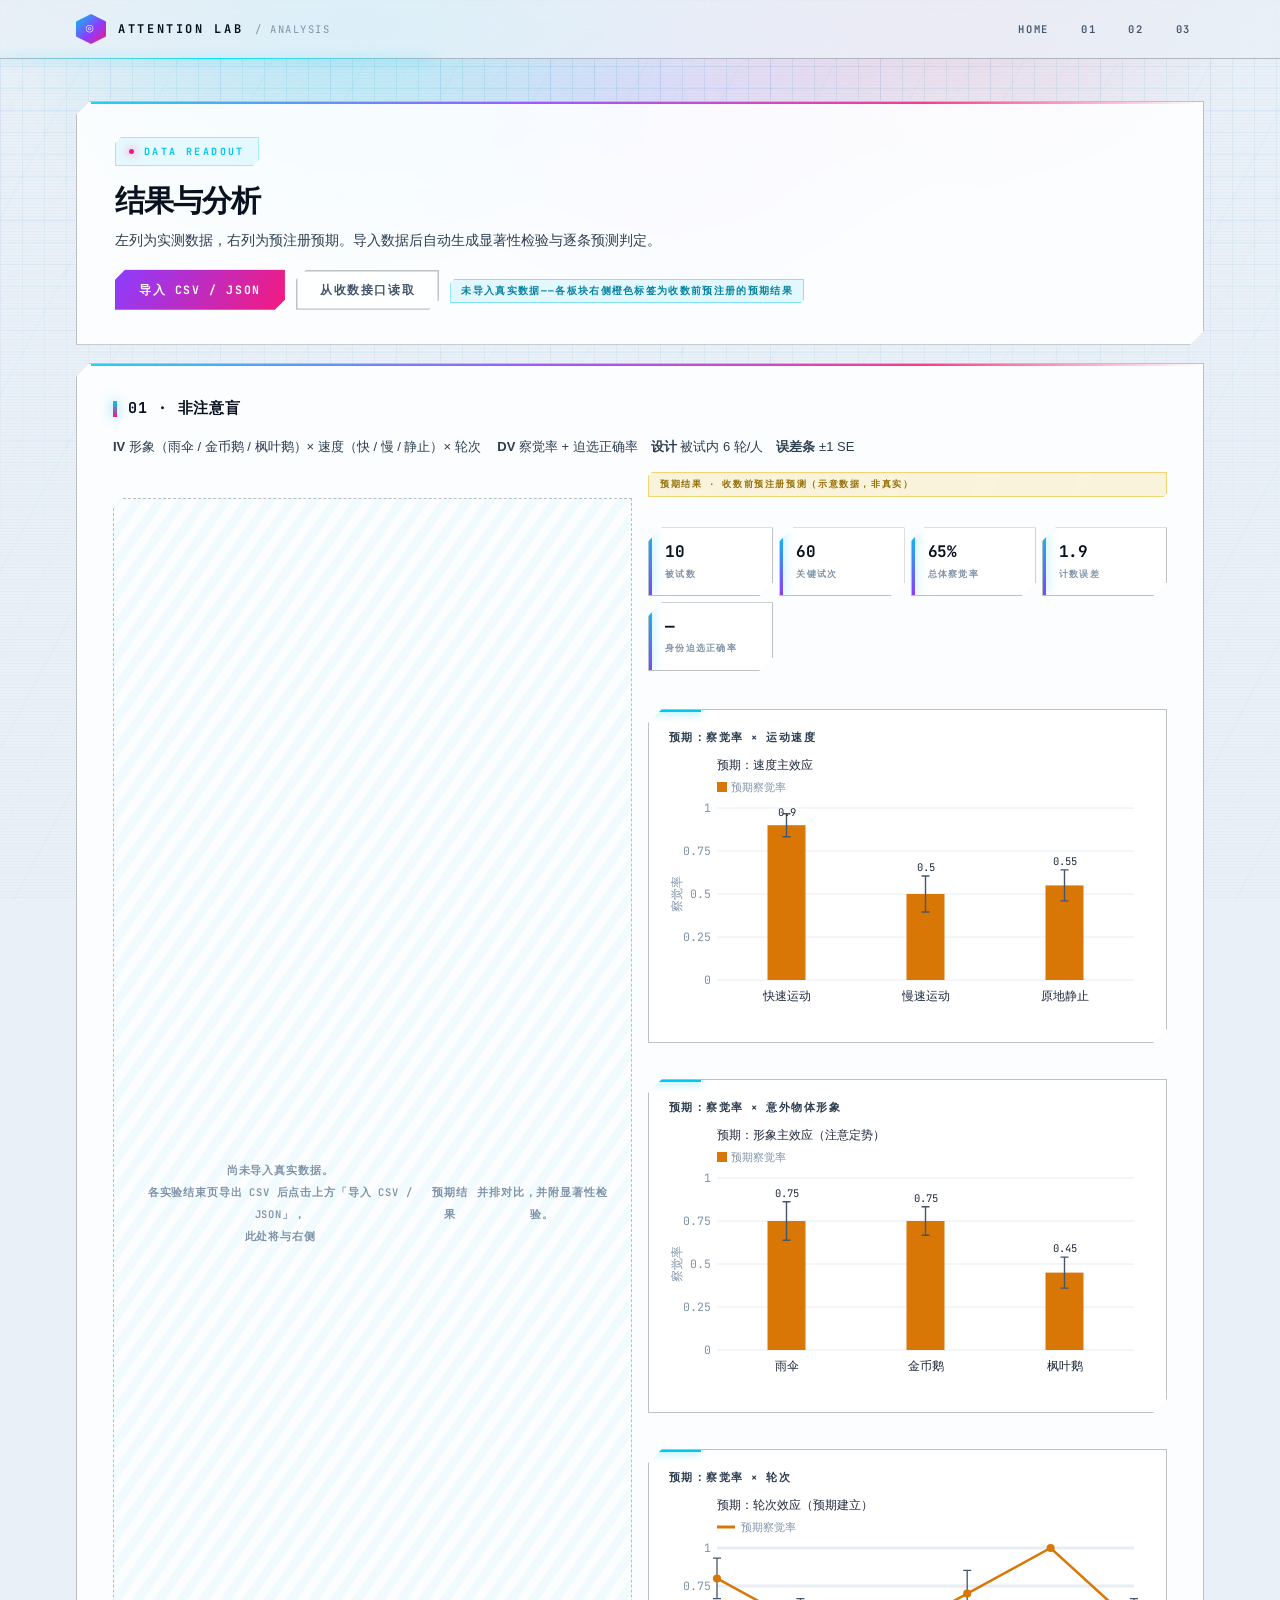
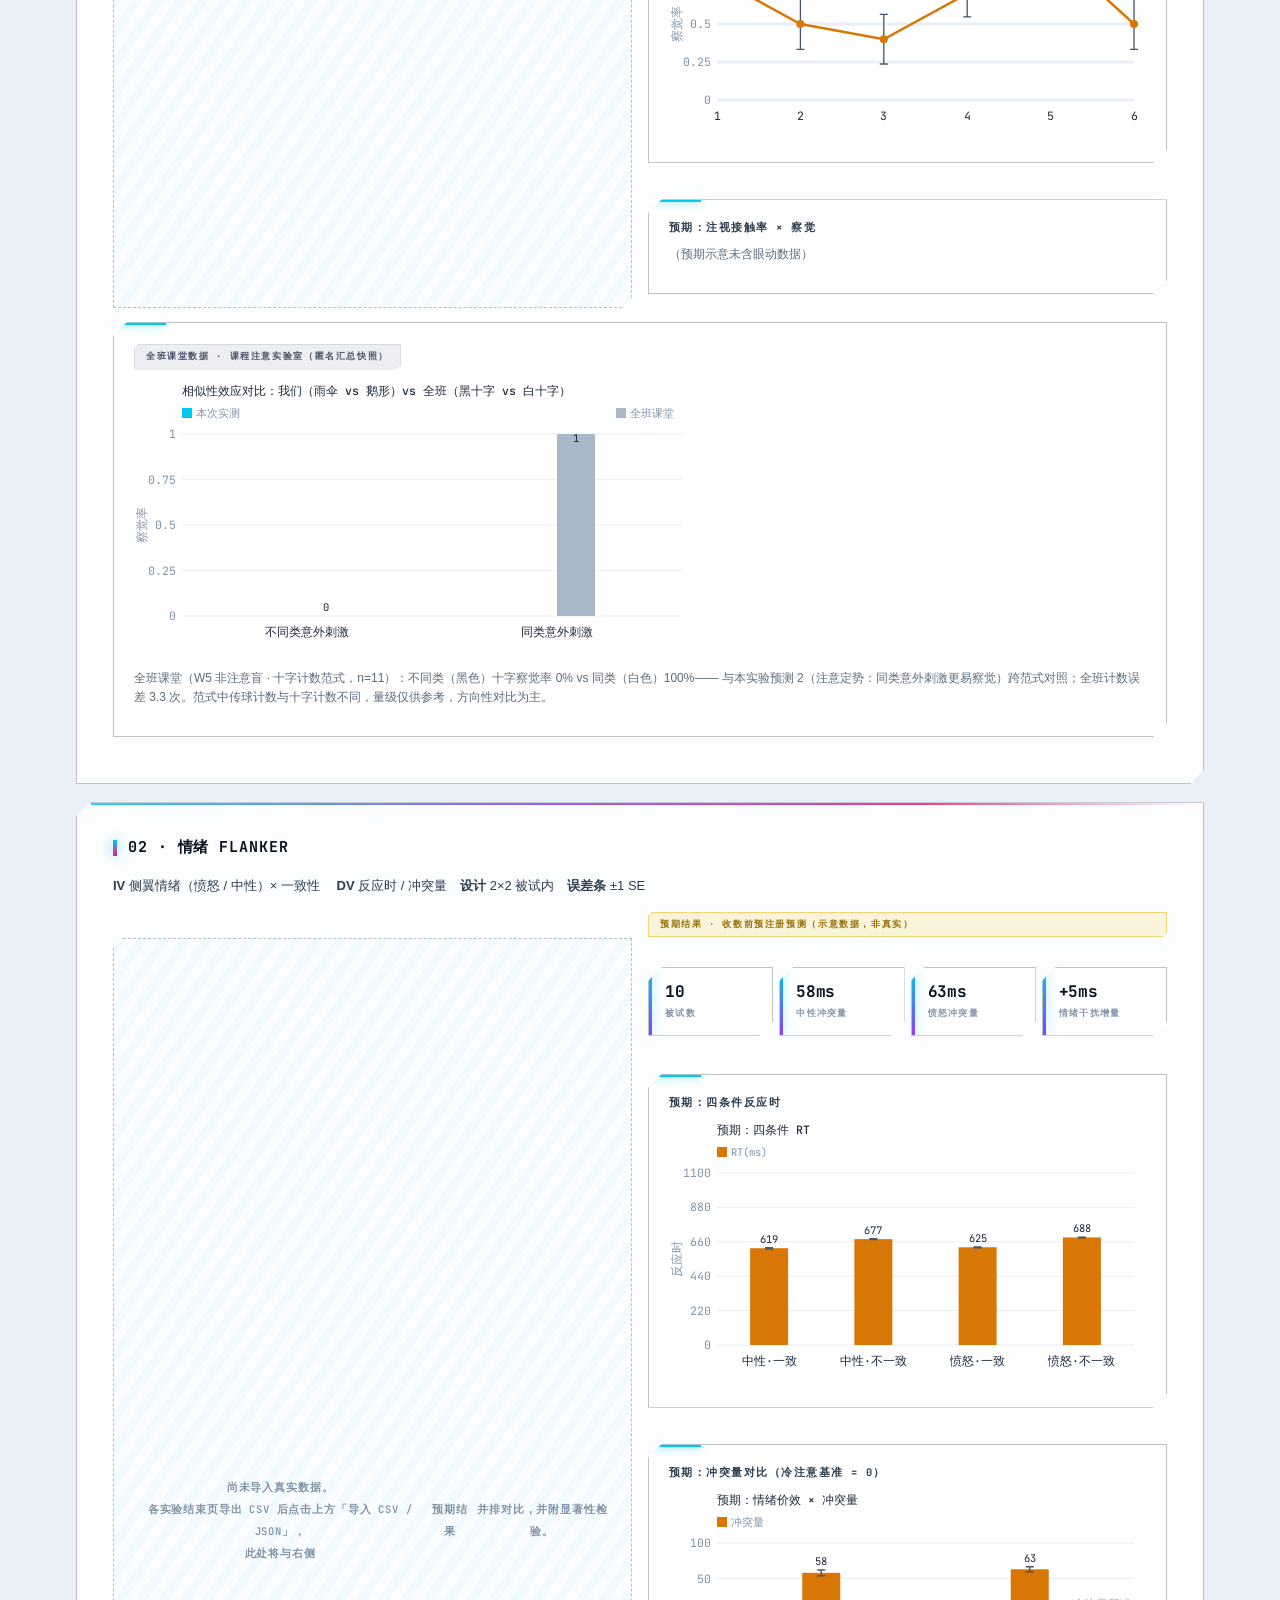
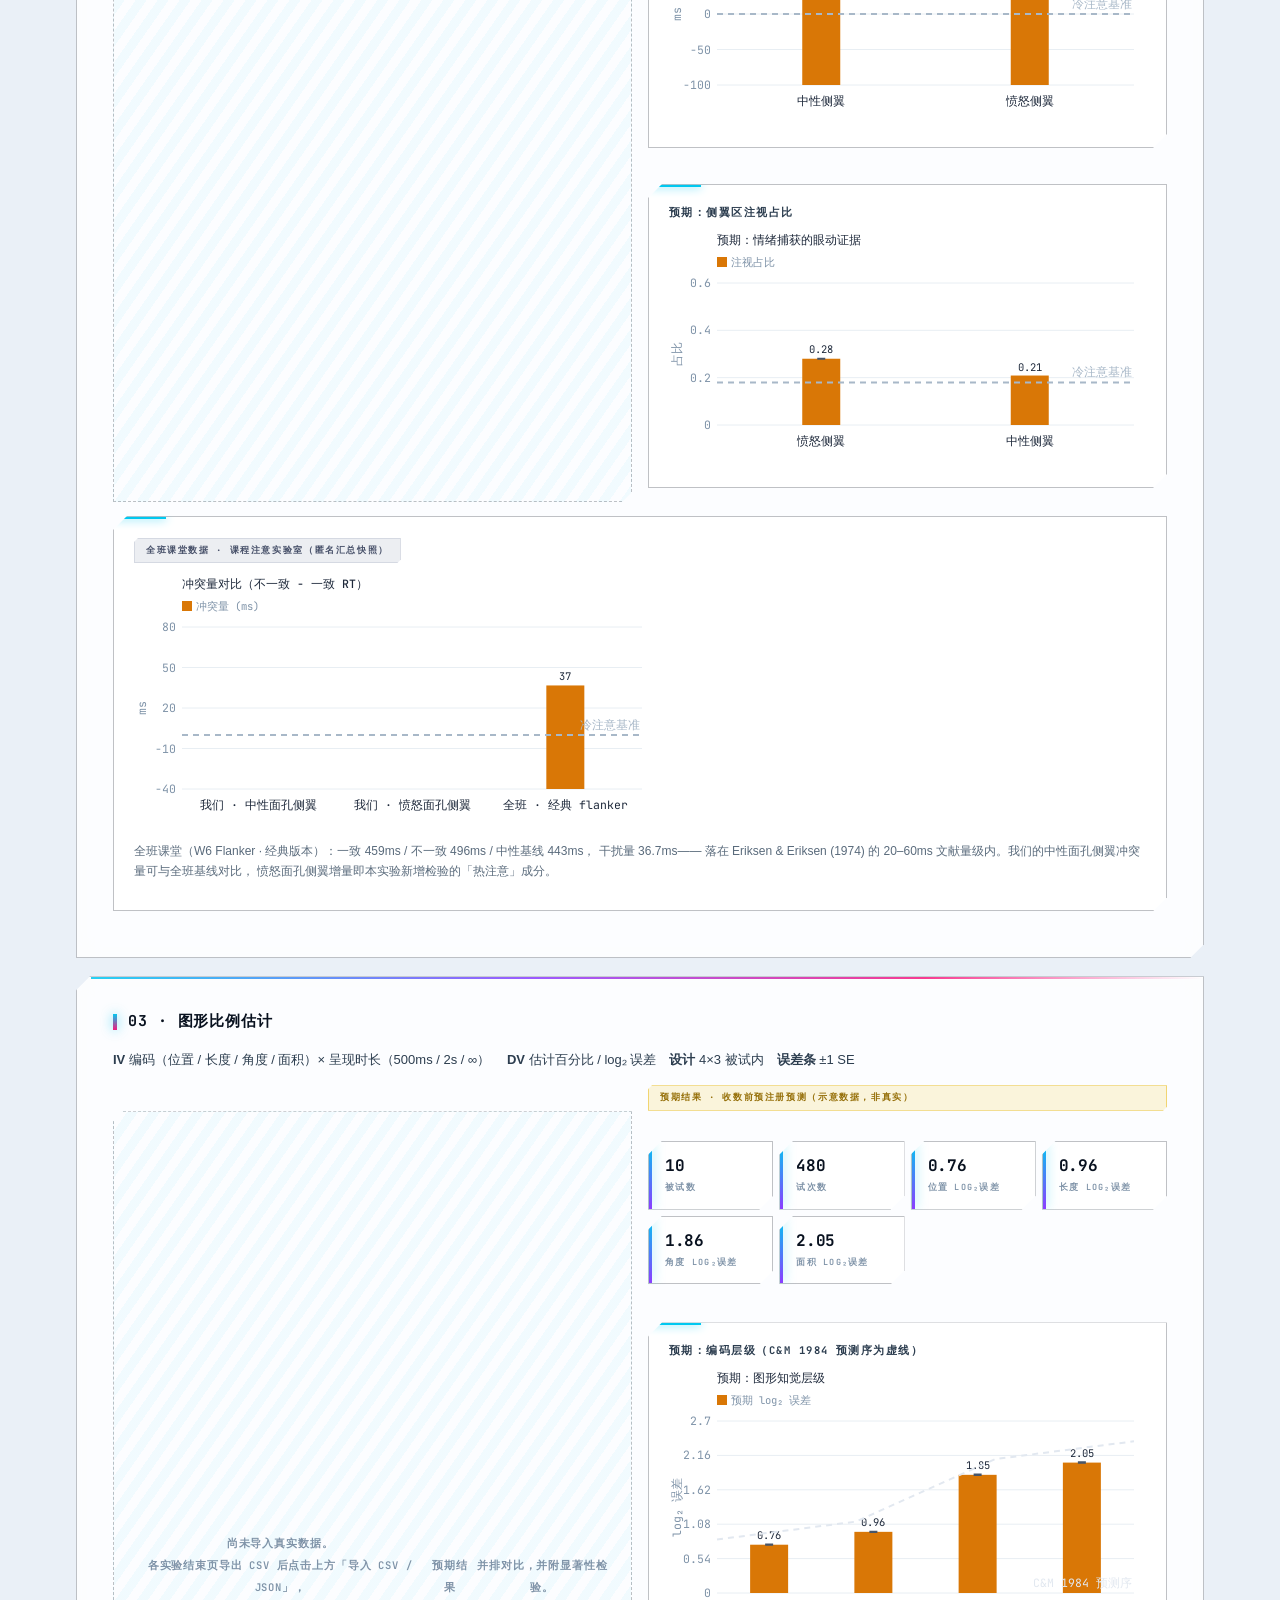
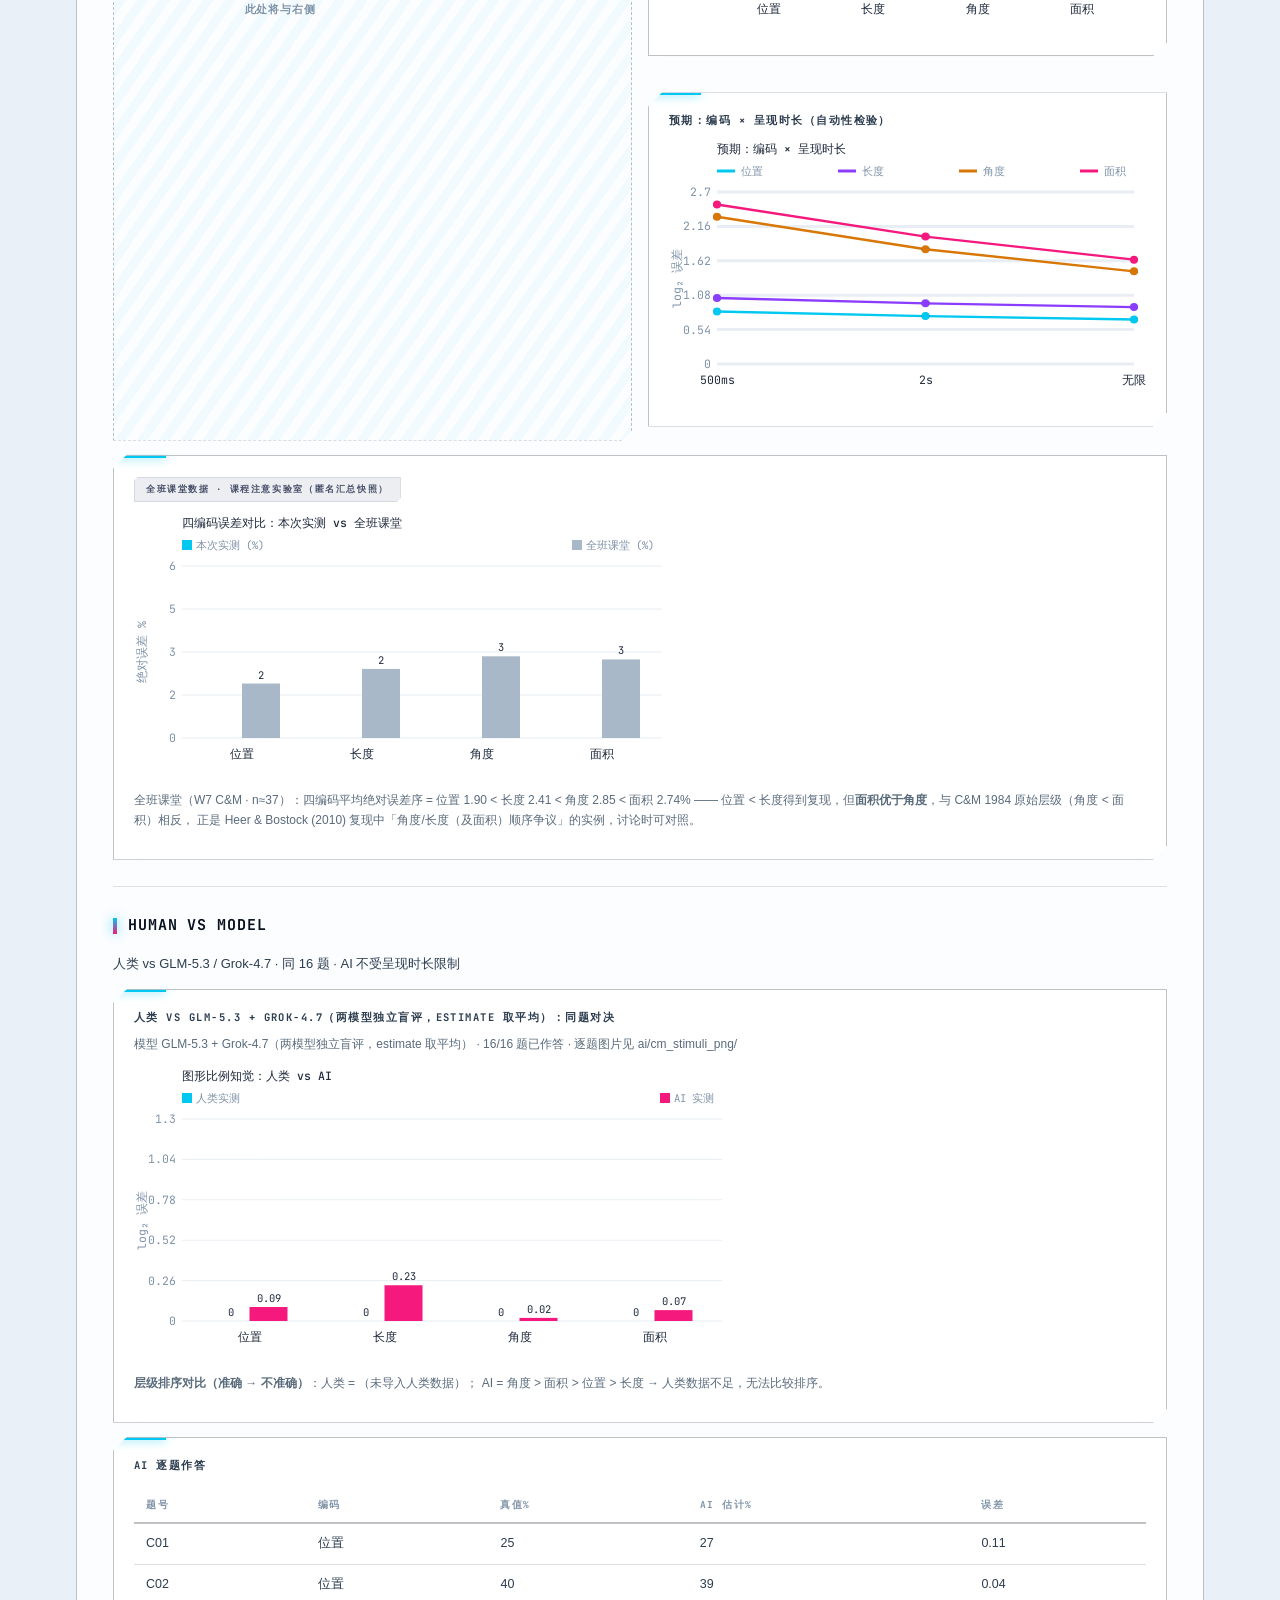
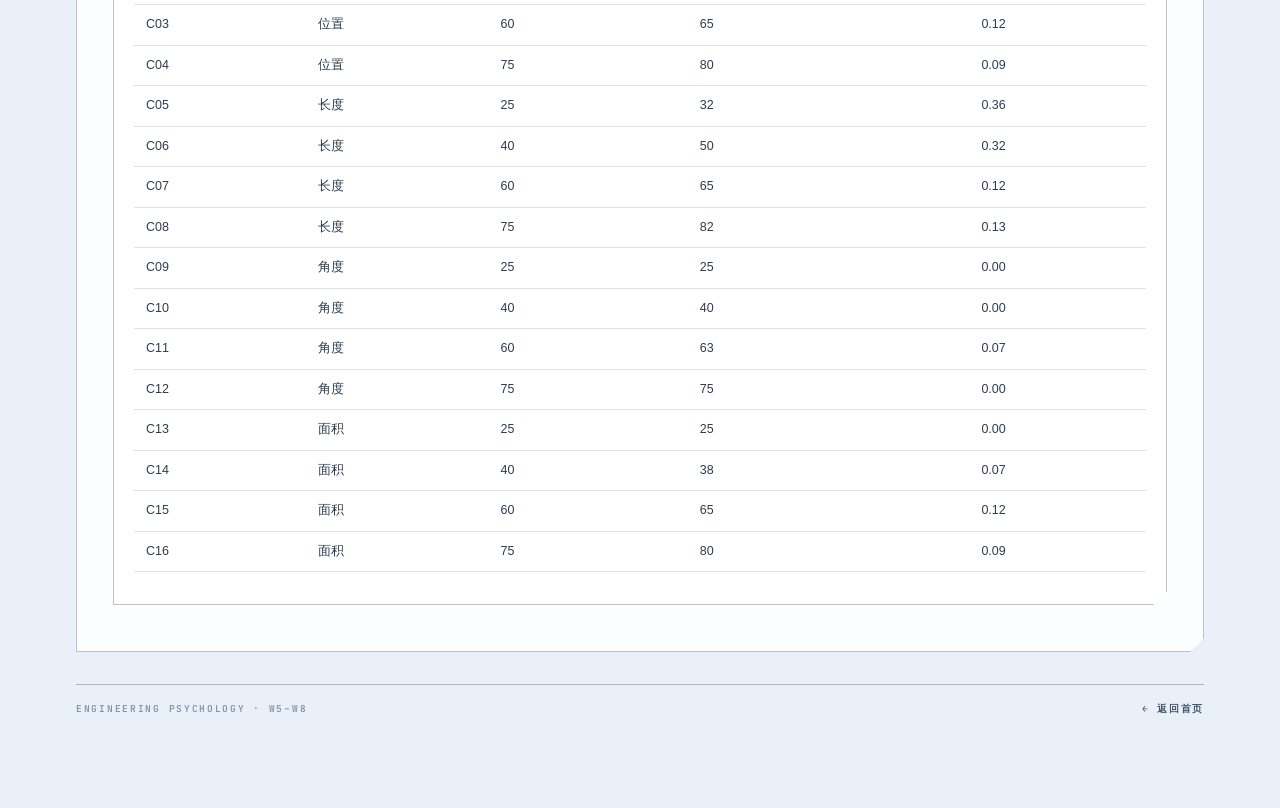
==== commit 4c05b0c5: "UI v6: light cyberpunk holographic dashboard Co-authored-by: Cursor <cursoragent@cursor.com>" ====
--- a/results.html
+++ b/results.html
@@ -8,6 +8,7 @@
 </head>
 <body>
 <div class="aurora"></div>
+<div class="datastream"></div>
 
 <div class="topbar"><div class="topbar-inner">
   <span class="brand">
--- a/css/style.css
+++ b/css/style.css
@@ -1,43 +1,51 @@
 /* ============================================================
-   ATTENTION LAB · 观测终端 v4
-   风格：暗色仪器面板 / 磷光读数 / 等宽字排布 / 中央凹隐喻
+   ATTENTION LAB · CYBERDECK v6
+   风格：浅色赛博朋克 / 日间全息仪表盘
    ------------------------------------------------------------
-   设计要点
-   · 面板 = 四角准星框 + 极细网格底，像示波器与航电面板
-   · 强调色用磷光绿与信号青，读数一律等宽字
-   · 首页 Canvas 画「注意力场」：粒子星座 + 中央凹明暗
-   · 动效全部可被 prefers-reduced-motion 关闭
-   · 刺激画布区（.stage）保持零装饰，确保计时纯净
-   ============================================================ */
-@import url('https://fonts.googleapis.com/css2?family=JetBrains+Mono:wght@300;400;500;700&family=Space+Grotesk:wght@400;500;600;700&display=swap');
+   · 霓虹青 + 品红 + 紫 + 荧光黄，在浅底上做发光
+   · 切角几何（clip-path），赛博朋克标志性轮廓
+   · 故障标题（glitch）、数据流条纹、扫描光束
+   · 等宽字排布，读数式界面
+   · 刺激画布区（.stage）保持零装饰
+   ============================================================ */
+@import url('https://fonts.googleapis.com/css2?family=JetBrains+Mono:wght@300;400;500;700;800&family=Space+Grotesk:wght@400;500;600;700&display=swap');
 
 :root{
   /* 底 */
-  --bg:#05070b;
-  --bg-2:#080b11;
-  --panel:rgba(11,15,21,.86);
-  --panel-2:rgba(15,20,28,.72);
+  --bg:#eaf0f7;
+  --bg-deep:#dfe8f3;
+  --panel:rgba(255,255,255,.86);
+  --panel-2:rgba(255,255,255,.62);
+
   /* 墨 */
-  --ink:#dbe7ee;
-  --ink-2:#7c8b9a;
-  --ink-3:#48535f;
+  --ink:#08111f;
+  --ink-2:#41546b;
+  --ink-3:#7f93a8;
+
+  /* 霓虹 */
+  --cy:#00c8f0;
+  --cy-hot:#00e5ff;
+  --mg:#f5197e;
+  --mg-hot:#ff2d95;
+  --vi:#8b3dff;
+  --yl:#e6b400;
+  --gr:#00b884;
+
   /* 线 */
-  --line:rgba(122,167,190,.14);
-  --line-2:rgba(122,167,190,.28);
-  /* 信号色 */
-  --grn:#26ffa4;
-  --grn-dim:rgba(38,255,164,.55);
-  --cyn:#3ee1ff;
-  --amb:#ffb454;
-  --mag:#ff3d81;
-  --vio:#9d7bff;
+  --line:rgba(8,17,31,.13);
+  --line-2:rgba(8,17,31,.26);
+  --grid:rgba(0,140,180,.10);
+  --grid-2:rgba(139,61,255,.055);
+
   /* 语义 */
-  --ok:#26ffa4;
-  --warn:#ffb454;
-  --err:#ff5577;
-  /* 尺寸 */
-  --r:4px;
-  --r-lg:6px;
+  --ok:#00a878;
+  --warn:#d98800;
+  --err:#e01b4c;
+
+  /* 几何 */
+  --cut:14px;
+  --r:2px;
+
   /* 字 */
   --mono:"JetBrains Mono","SF Mono","Cascadia Code",ui-monospace,monospace;
   --disp:"Space Grotesk","JetBrains Mono",system-ui,sans-serif;
@@ -48,52 +56,82 @@
 *{box-sizing:border-box;margin:0;padding:0}
 html{height:100%}
 body{
-  min-height:100%;font-family:var(--zh);
-  color:var(--ink);font-size:15px;line-height:1.75;
-  background:var(--bg);
-  -webkit-font-smoothing:antialiased;
-  position:relative;overflow-x:hidden;
-}
-
-/* ---------- 底纹：网格 + 扫描线 + 呼吸辉光 ---------- */
+  min-height:100%;font-family:var(--zh);color:var(--ink);
+  font-size:15px;line-height:1.72;-webkit-font-smoothing:antialiased;
+  background:var(--bg);position:relative;overflow-x:hidden;
+}
+
+/* ---------- 底纹层 ---------- */
+/* 1) 透视网格：细密青色网格 + 顶部渐隐 */
 body::before{
   content:"";position:fixed;inset:0;z-index:0;pointer-events:none;
   background-image:
-    linear-gradient(rgba(122,167,190,.055) 1px,transparent 1px),
-    linear-gradient(90deg,rgba(122,167,190,.055) 1px,transparent 1px);
-  background-size:44px 44px;
-  mask-image:radial-gradient(ellipse 90% 70% at 50% 0%,#000 20%,transparent 85%);
-  -webkit-mask-image:radial-gradient(ellipse 90% 70% at 50% 0%,#000 20%,transparent 85%);
-}
+    linear-gradient(var(--grid) 1px,transparent 1px),
+    linear-gradient(90deg,var(--grid) 1px,transparent 1px),
+    linear-gradient(var(--grid-2) 1px,transparent 1px),
+    linear-gradient(90deg,var(--grid-2) 1px,transparent 1px);
+  background-size:22px 22px,22px 22px,110px 110px,110px 110px;
+  mask-image:radial-gradient(ellipse 105% 80% at 50% 0%,#000 15%,transparent 92%);
+  -webkit-mask-image:radial-gradient(ellipse 105% 80% at 50% 0%,#000 15%,transparent 92%);
+}
+/* 2) 扫描线 + 缓慢下移 */
 body::after{
-  content:"";position:fixed;inset:0;z-index:1;pointer-events:none;opacity:.35;
+  content:"";position:fixed;inset:0;z-index:1;pointer-events:none;opacity:.5;
   background:repeating-linear-gradient(
-    180deg,rgba(180,220,235,.035) 0 1px,transparent 1px 4px);
-  animation:scanDrift 8s linear infinite;
-}
-@keyframes scanDrift{from{background-position-y:0}to{background-position-y:8px}}
-
-/* 顶部一束极淡的辉光，像仪器通电 */
+    180deg,rgba(0,120,160,.055) 0 1px,transparent 1px 3px);
+  animation:scanDrift 6s linear infinite;
+}
+@keyframes scanDrift{from{background-position-y:0}to{background-position-y:6px}}
+
+/* 3) 顶部双色辉光（青 + 品红） */
 .aurora{
-  position:fixed;top:-30vh;left:50%;transform:translateX(-50%);
-  width:120vw;height:70vh;z-index:0;pointer-events:none;
-  background:radial-gradient(ellipse 50% 50% at 50% 50%,
-    rgba(38,255,164,.07) 0%,rgba(62,225,255,.05) 35%,transparent 70%);
-  filter:blur(20px);
-  animation:breathe 10s ease-in-out infinite;
-}
-@keyframes breathe{
-  0%,100%{opacity:.75;transform:translateX(-50%) scale(1)}
-  50%{opacity:1;transform:translateX(-50%) scale(1.06)}
-}
+  position:fixed;top:-34vh;left:0;right:0;height:78vh;z-index:0;
+  pointer-events:none;
+  background:
+    radial-gradient(ellipse 42% 60% at 28% 44%,rgba(0,200,240,.24) 0%,transparent 66%),
+    radial-gradient(ellipse 38% 55% at 74% 36%,rgba(245,25,126,.16) 0%,transparent 64%),
+    radial-gradient(ellipse 30% 40% at 52% 60%,rgba(139,61,255,.13) 0%,transparent 68%);
+  filter:blur(26px);
+  animation:auraShift 14s ease-in-out infinite alternate;
+}
+@keyframes auraShift{
+  0%{transform:translateX(-2%) scale(1);opacity:.85}
+  100%{transform:translateX(2%) scale(1.07);opacity:1}
+}
+
+/* 4) 数据流条纹（极淡对角） */
+.datastream{
+  position:fixed;inset:0;z-index:0;pointer-events:none;opacity:.5;
+  background:repeating-linear-gradient(
+    -62deg,
+    transparent 0 38px,
+    rgba(0,200,240,.045) 38px 40px,
+    transparent 40px 82px,
+    rgba(245,25,126,.032) 82px 83px);
+  animation:streamFlow 22s linear infinite;
+}
+@keyframes streamFlow{from{background-position:0 0}to{background-position:200px 0}}
 
 /* ---------- 顶栏 ---------- */
 .topbar{
   position:sticky;top:0;z-index:60;
-  background:rgba(5,7,11,.82);
-  backdrop-filter:blur(14px) saturate(1.2);
-  -webkit-backdrop-filter:blur(14px) saturate(1.2);
-  border-bottom:1px solid var(--line);
+  background:rgba(234,240,247,.80);
+  backdrop-filter:blur(18px) saturate(1.5);
+  -webkit-backdrop-filter:blur(18px) saturate(1.5);
+  border-bottom:1px solid var(--line-2);
+}
+/* 顶栏底部一条霓虹扫描线 */
+.topbar::after{
+  content:"";position:absolute;left:0;bottom:-1px;height:1px;width:34%;
+  background:linear-gradient(90deg,transparent,var(--cy-hot),transparent);
+  box-shadow:0 0 12px var(--cy);
+  animation:topSweep 5.5s ease-in-out infinite;
+}
+@keyframes topSweep{
+  0%{left:-34%;opacity:0}
+  15%{opacity:1}
+  85%{opacity:1}
+  100%{left:100%;opacity:0}
 }
 .topbar-inner{
   max-width:1180px;margin:0 auto;padding:0 26px;height:58px;
@@ -101,472 +139,612 @@
 }
 .brand{
   display:flex;align-items:center;gap:12px;
-  font-family:var(--mono);font-size:12.5px;font-weight:500;
-  letter-spacing:.16em;text-transform:uppercase;color:var(--ink);
+  font-family:var(--mono);font-size:12px;font-weight:700;
+  letter-spacing:.22em;text-transform:uppercase;color:var(--ink);
 }
 .brand .logo{
-  width:26px;height:26px;flex-shrink:0;position:relative;
-  border:1px solid var(--grn-dim);border-radius:2px;
-  display:inline-flex;align-items:center;justify-content:center;
-  color:var(--grn);font-size:11px;
-  box-shadow:0 0 12px rgba(38,255,164,.20),inset 0 0 8px rgba(38,255,164,.08);
-}
-.brand .logo::after{
-  content:"";position:absolute;inset:0;border-radius:2px;
-  box-shadow:0 0 0 1px rgba(38,255,164,.0);
-  animation:logoPing 3.2s ease-out infinite;
-}
-@keyframes logoPing{
-  0%{box-shadow:0 0 0 0 rgba(38,255,164,.35)}
-  70%{box-shadow:0 0 0 9px rgba(38,255,164,0)}
-  100%{box-shadow:0 0 0 0 rgba(38,255,164,0)}
-}
-.brand .stat{color:var(--ink-3);font-size:11px}
-.brand .stat b{color:var(--grn);font-weight:500}
-.nav{display:flex;align-items:center;gap:4px}
+  width:30px;height:30px;flex-shrink:0;display:inline-flex;
+  align-items:center;justify-content:center;position:relative;
+  color:#fff;font-size:12px;font-weight:800;
+  background:linear-gradient(135deg,var(--cy),var(--vi) 55%,var(--mg));
+  clip-path:polygon(50% 0,100% 25%,100% 75%,50% 100%,0 75%,0 25%);
+  box-shadow:0 0 18px rgba(0,200,240,.55);
+  animation:hexPulse 2.8s ease-in-out infinite;
+}
+@keyframes hexPulse{
+  0%,100%{box-shadow:0 0 16px rgba(0,200,240,.45)}
+  50%{box-shadow:0 0 28px rgba(245,25,126,.55)}
+}
+.brand .stat{font-size:10.5px;font-weight:400;letter-spacing:.14em;color:var(--ink-3)}
+.brand .stat b{color:var(--cy);font-weight:700;text-shadow:0 0 10px rgba(0,200,240,.55)}
+
+.nav{display:flex;align-items:center;gap:6px}
 .nav a{
-  font-family:var(--mono);font-size:11.5px;letter-spacing:.12em;text-transform:uppercase;
-  color:var(--ink-2);text-decoration:none;padding:6px 12px;border-radius:3px;
-  border:1px solid transparent;transition:color .16s,border-color .16s,background .16s;
-}
-.nav a:hover{color:var(--grn);border-color:var(--line-2);background:rgba(38,255,164,.04)}
+  font-family:var(--mono);font-size:10.5px;font-weight:600;
+  letter-spacing:.16em;text-transform:uppercase;
+  color:var(--ink-2);text-decoration:none;
+  padding:7px 13px;position:relative;
+  clip-path:polygon(7px 0,100% 0,100% calc(100% - 7px),calc(100% - 7px) 100%,0 100%,0 7px);
+  transition:color .15s,background .15s;
+}
+.nav a:hover{
+  color:var(--mg);background:rgba(245,25,126,.07);
+  text-shadow:0 0 10px rgba(245,25,126,.4);
+}
 
 /* ---------- 布局 ---------- */
-.wrap{max-width:920px;margin:0 auto;padding:44px 26px 90px;position:relative;z-index:2}
+.wrap{max-width:920px;margin:0 auto;padding:42px 26px 90px;position:relative;z-index:2}
 .wrap-wide{max-width:1180px}
 
-/* ---------- 面板（四角准星） ---------- */
-.card,.chart-box,.exp-card,.kpi{position:relative}
+/* ============================================================
+   切角面板
+   ============================================================ */
+.card,.exp-card,.chart-box,.kpi{
+  position:relative;
+  clip-path:polygon(
+    var(--cut) 0, 100% 0, 100% calc(100% - var(--cut)),
+    calc(100% - var(--cut)) 100%, 0 100%, 0 var(--cut));
+}
 .card{
-  background:linear-gradient(180deg,rgba(13,18,25,.92),rgba(9,13,18,.88));
-  border:1px solid var(--line);
-  border-radius:var(--r-lg);
-  padding:34px 38px;
-  backdrop-filter:blur(6px);
-  transition:border-color .25s,box-shadow .25s;
-}
-/* 四角准星 */
-.card::before,.exp-card::before{
-  content:"";position:absolute;inset:-1px;pointer-events:none;opacity:.75;
-  --c:var(--acc,var(--line-2));
-  background:
-    linear-gradient(var(--c),var(--c)) left top/16px 1px no-repeat,
-    linear-gradient(var(--c),var(--c)) left top/1px 16px no-repeat,
-    linear-gradient(var(--c),var(--c)) right top/16px 1px no-repeat,
-    linear-gradient(var(--c),var(--c)) right top/1px 16px no-repeat,
-    linear-gradient(var(--c),var(--c)) left bottom/16px 1px no-repeat,
-    linear-gradient(var(--c),var(--c)) left bottom/1px 16px no-repeat,
-    linear-gradient(var(--c),var(--c)) right bottom/16px 1px no-repeat,
-    linear-gradient(var(--c),var(--c)) right bottom/1px 16px no-repeat;
+  background:var(--panel);
+  backdrop-filter:blur(12px) saturate(1.4);
+  -webkit-backdrop-filter:blur(12px) saturate(1.4);
+  padding:32px 36px;
+  border:1px solid var(--line-2);
+  transition:border-color .25s,box-shadow .3s;
+  box-shadow:0 2px 14px -6px rgba(8,17,31,.10),inset 0 1px 0 rgba(255,255,255,.9);
+}
+/* 顶部霓虹描边 */
+.card::before{
+  content:"";position:absolute;top:0;left:var(--cut);right:0;height:2px;
+  background:linear-gradient(90deg,var(--cy),var(--vi) 40%,var(--mg) 75%,transparent);
+  opacity:.85;
 }
 .card+.card{margin-top:18px}
 
 .card h1{
-  font-family:var(--disp);font-size:34px;font-weight:600;
-  letter-spacing:-.02em;line-height:1.15;margin-bottom:10px;color:var(--ink);
+  font-family:var(--disp);font-size:32px;font-weight:700;
+  letter-spacing:-.03em;line-height:1.12;margin-bottom:10px;color:var(--ink);
 }
 .card h2{
-  font-family:var(--disp);font-size:19px;font-weight:600;
-  letter-spacing:-.01em;margin-bottom:12px;color:var(--ink);
-  display:flex;align-items:center;gap:10px;
+  font-family:var(--mono);font-size:15px;font-weight:700;
+  letter-spacing:.06em;text-transform:uppercase;margin-bottom:14px;
+  color:var(--ink);display:flex;align-items:center;gap:11px;
 }
 .card h2::before{
-  content:"";width:3px;height:15px;flex-shrink:0;
-  background:var(--grn);box-shadow:0 0 10px var(--grn-dim);
-}
-.card h3{font-family:var(--mono);font-size:13px;font-weight:500;
-         letter-spacing:.06em;margin-bottom:8px;color:var(--ink)}
-.card p{color:#b9c8d4;margin:10px 0}
-.muted{color:var(--ink-2);font-size:13px;font-family:var(--zh)}
-.hero-sub{color:var(--ink-2);font-size:14.5px;margin:6px 0 14px;max-width:660px}
-
-/* 小标签：仪器式 */
-.tag-mono,.eyebrow{
-  font-family:var(--mono);font-size:10.5px;letter-spacing:.20em;
-  text-transform:uppercase;color:var(--grn);opacity:.85;
-}
-
-/* ---------- 按钮 ---------- */
+  content:"";width:4px;height:16px;flex-shrink:0;
+  background:linear-gradient(180deg,var(--cy),var(--mg));
+  box-shadow:0 0 12px rgba(0,200,240,.7);
+}
+.card h3{font-family:var(--mono);font-size:12.5px;font-weight:600;
+         letter-spacing:.08em;margin-bottom:8px;color:var(--ink)}
+.card p{color:#2c3d4f;margin:10px 0}
+.muted{color:var(--ink-2);font-size:13px}
+.hero-sub{color:var(--ink-2);font-size:14px;margin:6px 0 14px;max-width:680px}
+
+/* ============================================================
+   按钮 · 赛博切角
+   ============================================================ */
 .btn{
   display:inline-flex;align-items:center;gap:9px;
-  font-family:var(--mono);font-size:12.5px;font-weight:500;
-  letter-spacing:.10em;text-transform:uppercase;
-  padding:11px 22px;border-radius:3px;cursor:pointer;
-  color:#04120c;
-  background:var(--grn);
-  border:1px solid var(--grn);
-  box-shadow:0 0 0 1px rgba(38,255,164,.25),0 0 22px -6px rgba(38,255,164,.55);
-  transition:transform .14s,box-shadow .2s,background .2s,color .2s;
+  font-family:var(--mono);font-size:11.5px;font-weight:700;
+  letter-spacing:.14em;text-transform:uppercase;
+  padding:12px 24px;border:none;cursor:pointer;
+  color:#fff;
+  background:linear-gradient(120deg,var(--vi),var(--mg));
+  clip-path:polygon(10px 0,100% 0,100% calc(100% - 10px),calc(100% - 10px) 100%,0 100%,0 10px);
+  box-shadow:0 0 0 1px rgba(245,25,126,.5),0 6px 22px -8px rgba(245,25,126,.85);
+  transition:transform .14s,box-shadow .22s,filter .2s;
   position:relative;overflow:hidden;
 }
 .btn::after{
   content:"";position:absolute;inset:0;
-  background:linear-gradient(100deg,transparent 30%,rgba(255,255,255,.45) 50%,transparent 70%);
-  transform:translateX(-120%);transition:transform .55s ease;
-}
-.btn:hover{transform:translateY(-1px);
-           box-shadow:0 0 0 1px rgba(38,255,164,.4),0 0 30px -4px rgba(38,255,164,.75)}
-.btn:hover::after{transform:translateX(120%)}
+  background:linear-gradient(100deg,transparent 35%,rgba(255,255,255,.55) 50%,transparent 65%);
+  transform:translateX(-130%);transition:transform .6s ease;
+}
+.btn:hover{
+  transform:translateY(-2px);filter:brightness(1.08);
+  box-shadow:0 0 0 1px rgba(245,25,126,.9),0 10px 32px -8px rgba(245,25,126,1);
+}
+.btn:hover::after{transform:translateX(130%)}
 .btn:active{transform:translateY(0)}
-.btn:disabled{opacity:.32;cursor:not-allowed;transform:none;box-shadow:none}
+.btn:disabled{opacity:.32;cursor:not-allowed;transform:none;filter:grayscale(.6)}
+
 .btn.ghost{
-  background:transparent;color:var(--grn);border:1px solid var(--line-2);box-shadow:none;
-}
-.btn.ghost:hover{border-color:var(--grn-dim);background:rgba(38,255,164,.06);
-                 box-shadow:0 0 18px -8px var(--grn)}
+  background:transparent;color:var(--cy);
+  box-shadow:inset 0 0 0 1.5px rgba(0,200,240,.55);
+}
+.btn.ghost:hover{
+  background:rgba(0,200,240,.09);color:var(--cy);
+  box-shadow:inset 0 0 0 1.5px var(--cy),0 0 20px -4px rgba(0,200,240,.8);
+}
 .btn.gray{
-  background:rgba(255,255,255,.03);color:var(--ink-2);
-  border:1px solid var(--line);box-shadow:none;
-}
-.btn.gray:hover{color:var(--ink);border-color:var(--line-2);background:rgba(255,255,255,.055)}
-.btn.small{padding:7px 14px;font-size:11px}
-.btn-row{display:flex;gap:10px;margin-top:18px;flex-wrap:wrap;align-items:center}
-
-/* ---------- 提示框 ---------- */
+  background:rgba(255,255,255,.72);color:var(--ink-2);
+  box-shadow:inset 0 0 0 1.5px var(--line-2);
+}
+.btn.gray:hover{
+  color:var(--ink);background:#fff;
+  box-shadow:inset 0 0 0 1.5px var(--line-2),0 4px 16px -6px rgba(8,17,31,.3);
+}
+.btn.small{padding:8px 15px;font-size:10px}
+.btn-row{display:flex;gap:11px;margin-top:18px;flex-wrap:wrap;align-items:center}
+
+/* ============================================================
+   提示框
+   ============================================================ */
 .callout{
-  background:rgba(38,255,164,.045);
-  border:1px solid rgba(38,255,164,.18);
-  border-left:2px solid var(--grn);
-  border-radius:2px;padding:14px 18px;margin:16px 0;
-  font-size:13.5px;line-height:1.75;color:#b9c8d4;
-}
-.callout b{color:var(--ink);font-weight:600}
-.callout.warn{background:rgba(255,180,84,.045);border-color:rgba(255,180,84,.22);
-              border-left-color:var(--amb)}
-
-/* ============================================================
-   首页 · 观测台
+  background:rgba(0,200,240,.055);
+  border:1px solid rgba(0,200,240,.28);
+  border-left:3px solid var(--cy);
+  padding:14px 18px;margin:16px 0;font-size:13.5px;line-height:1.75;
+  color:#2c3d4f;
+  clip-path:polygon(0 0,100% 0,100% calc(100% - 9px),calc(100% - 9px) 100%,0 100%);
+  box-shadow:0 0 22px -14px rgba(0,200,240,.9);
+}
+.callout b{color:var(--ink);font-weight:700}
+.callout.warn{
+  background:rgba(230,180,0,.07);border-color:rgba(230,180,0,.34);
+  border-left-color:var(--yl);
+  box-shadow:0 0 22px -14px rgba(230,180,0,.9);
+}
+
+/* ============================================================
+   首页 · HERO
    ============================================================ */
 .hero{
-  position:relative;border:1px solid var(--line);border-radius:var(--r-lg);
-  background:linear-gradient(180deg,rgba(10,14,20,.92),rgba(6,9,13,.95));
-  overflow:hidden;padding:0;
-}
-/* 四角准星 */
+  position:relative;
+  background:
+    linear-gradient(150deg,rgba(255,255,255,.94),rgba(238,244,251,.90));
+  border:1px solid var(--line-2);
+  overflow:hidden;
+  clip-path:polygon(26px 0,100% 0,100% calc(100% - 26px),calc(100% - 26px) 100%,0 100%,0 26px);
+  box-shadow:0 4px 28px -14px rgba(8,17,31,.22),inset 0 1px 0 rgba(255,255,255,.95);
+}
+/* 双色霓虹描边 */
 .hero::before{
-  content:"";position:absolute;inset:-1px;z-index:4;pointer-events:none;
-  --c:var(--grn-dim);
-  background:
-    linear-gradient(var(--c),var(--c)) left top/22px 1px no-repeat,
-    linear-gradient(var(--c),var(--c)) left top/1px 22px no-repeat,
-    linear-gradient(var(--c),var(--c)) right top/22px 1px no-repeat,
-    linear-gradient(var(--c),var(--c)) right top/1px 22px no-repeat,
-    linear-gradient(var(--c),var(--c)) left bottom/22px 1px no-repeat,
-    linear-gradient(var(--c),var(--c)) left bottom/1px 22px no-repeat,
-    linear-gradient(var(--c),var(--c)) right bottom/22px 1px no-repeat,
-    linear-gradient(var(--c),var(--c)) right bottom/1px 22px no-repeat;
-}
-/* Canvas 铺满作为背景 */
+  content:"";position:absolute;inset:0;z-index:5;pointer-events:none;
+  clip-path:polygon(26px 0,100% 0,100% calc(100% - 26px),calc(100% - 26px) 100%,0 100%,0 26px);
+  padding:1.5px;
+  background:linear-gradient(135deg,var(--cy-hot),var(--vi) 45%,var(--mg-hot));
+  -webkit-mask:linear-gradient(#000 0 0) content-box,linear-gradient(#000 0 0);
+  -webkit-mask-composite:xor;mask-composite:exclude;
+  opacity:.75;
+}
 #hero-field{position:absolute;inset:0;width:100%;height:100%;display:block;z-index:0}
-.hero-inner{position:relative;z-index:3;padding:52px 46px 46px;pointer-events:none}
+.hero-inner{position:relative;z-index:3;padding:54px 48px 44px;pointer-events:none}
 .hero-inner > *{pointer-events:auto}
 
 .hero-kicker{
-  display:flex;align-items:center;gap:10px;margin-bottom:26px;
-  font-family:var(--mono);font-size:10.5px;letter-spacing:.24em;
-  text-transform:uppercase;color:var(--ink-3);
+  display:inline-flex;align-items:center;gap:10px;margin-bottom:30px;
+  font-family:var(--mono);font-size:10px;font-weight:700;
+  letter-spacing:.24em;text-transform:uppercase;
+  color:var(--cy);background:rgba(0,200,240,.08);
+  padding:5px 13px;
+  clip-path:polygon(6px 0,100% 0,100% calc(100% - 6px),calc(100% - 6px) 100%,0 100%,0 6px);
+  border:1px solid rgba(0,200,240,.32);
 }
 .hero-kicker .dot{
-  width:5px;height:5px;border-radius:50%;background:var(--grn);
-  box-shadow:0 0 8px var(--grn);animation:blink 2.4s steps(1) infinite;
-}
-@keyframes blink{0%,60%{opacity:1}61%,100%{opacity:.18}}
-
-.hero-title{
-  font-family:var(--disp);font-size:clamp(38px,6vw,62px);font-weight:600;
-  line-height:1.02;letter-spacing:-.035em;color:var(--ink);
-  margin-bottom:6px;
-}
-.hero-title .dim{color:var(--ink-3)}
-.hero-title .accent{
-  color:var(--grn);text-shadow:0 0 26px rgba(38,255,164,.35);
-}
+  width:5px;height:5px;border-radius:50%;background:var(--mg);
+  box-shadow:0 0 10px var(--mg);animation:blink 1.8s steps(1) infinite;
+}
+@keyframes blink{0%,55%{opacity:1}56%,100%{opacity:.15}}
+
+/* ---------- 故障标题 ---------- */
+.glitch{
+  position:relative;display:inline-block;
+  font-family:var(--disp);font-weight:700;
+  font-size:clamp(44px,7.2vw,78px);line-height:.94;
+  letter-spacing:-.045em;color:var(--ink);
+  margin-bottom:8px;
+  text-shadow:
+    0 1px 0 rgba(255,255,255,.9),
+    0 0 34px rgba(0,200,240,.22);
+}
+.glitch::before,.glitch::after{
+  content:attr(data-text);position:absolute;left:0;top:0;
+  width:100%;overflow:hidden;pointer-events:none;
+}
+.glitch::before{
+  color:var(--cy-hot);z-index:-1;
+  animation:glitchA 3.6s infinite steps(1);
+  clip-path:inset(0 0 62% 0);
+}
+.glitch::after{
+  color:var(--mg-hot);z-index:-2;
+  animation:glitchB 3.9s infinite steps(1);
+  clip-path:inset(58% 0 0 0);
+}
+@keyframes glitchA{
+  0%,88%,100%{transform:translate(0);opacity:0}
+  89%{transform:translate(-3px,-2px);opacity:.9}
+  91%{transform:translate(2px,1px);opacity:.75}
+  93%{transform:translate(-2px,2px);opacity:.85}
+  95%{transform:translate(0);opacity:0}
+}
+@keyframes glitchB{
+  0%,84%,100%{transform:translate(0);opacity:0}
+  85%{transform:translate(3px,2px);opacity:.85}
+  87%{transform:translate(-2px,-1px);opacity:.7}
+  90%{transform:translate(2px,-2px);opacity:.8}
+  92%{transform:translate(0);opacity:0}
+}
+.glitch .accent{
+  background:linear-gradient(100deg,var(--cy) 0%,var(--vi) 48%,var(--mg) 100%);
+  -webkit-background-clip:text;background-clip:text;
+  -webkit-text-fill-color:transparent;
+  filter:drop-shadow(0 0 16px rgba(0,200,240,.45));
+}
+.glitch .dim{
+  -webkit-text-fill-color:transparent;
+  color:var(--ink-3);opacity:.55;font-size:.52em;
+  letter-spacing:0;
+}
+
 .hero-zh{
-  font-family:var(--zh);font-size:16px;letter-spacing:.42em;
-  color:var(--ink-2);margin-bottom:26px;font-weight:400;
-}
-.hero-desc{
-  max-width:520px;font-size:14px;line-height:1.85;color:#9fb0bd;margin-bottom:0;
-}
-
-/* 首页读数条 */
+  font-family:var(--zh);font-size:15px;font-weight:600;
+  letter-spacing:.55em;color:var(--ink-2);
+  margin:14px 0 0;
+}
+
+/* HUD 读数条 */
 .hud{
-  display:grid;grid-template-columns:repeat(auto-fit,minmax(140px,1fr));
-  gap:1px;background:var(--line);
-  border-top:1px solid var(--line);position:relative;z-index:3;
+  display:grid;grid-template-columns:repeat(auto-fit,minmax(148px,1fr));
+  gap:1px;background:var(--line-2);
+  border-top:1px solid var(--line-2);
+  position:relative;z-index:3;
 }
 .hud-cell{
-  background:rgba(7,10,15,.90);padding:13px 18px;
-  font-family:var(--mono);font-size:10.5px;letter-spacing:.14em;
-  text-transform:uppercase;color:var(--ink-3);
-}
-.hud-cell b{display:block;color:var(--grn);font-size:13px;font-weight:500;
-            margin-top:3px;letter-spacing:.06em}
-.hud-cell b.cy{color:var(--cyn)}
-.hud-cell b.dim{color:var(--ink-2)}
-
-/* ---------- 实验选择（仪器卡） ---------- */
+  background:rgba(255,255,255,.90);padding:13px 18px;
+  font-family:var(--mono);font-size:9.5px;font-weight:600;
+  letter-spacing:.18em;text-transform:uppercase;color:var(--ink-3);
+  position:relative;overflow:hidden;
+}
+.hud-cell::after{
+  content:"";position:absolute;left:0;top:0;width:2px;height:100%;
+  background:var(--cy);opacity:.55;
+  box-shadow:0 0 10px var(--cy);
+}
+.hud-cell b{
+  display:block;font-size:12.5px;font-weight:700;
+  margin-top:4px;letter-spacing:.08em;color:var(--cy);
+  text-shadow:0 0 10px rgba(0,200,240,.45);
+}
+.hud-cell b.cy{color:var(--vi);text-shadow:0 0 10px rgba(139,61,255,.45)}
+.hud-cell b.dim{color:var(--ink-3);text-shadow:none}
+
+/* ============================================================
+   实验卡
+   ============================================================ */
 .grid-exp{
-  display:grid;grid-template-columns:repeat(auto-fit,minmax(310px,1fr));
-  gap:16px;margin-top:26px;
+  display:grid;grid-template-columns:repeat(auto-fit,minmax(312px,1fr));
+  gap:16px;margin-top:24px;
 }
 .exp-card{
-  --acc:var(--grn);
-  background:linear-gradient(180deg,rgba(13,18,25,.92),rgba(8,12,17,.94));
-  border:1px solid var(--line);border-radius:var(--r-lg);
-  padding:26px 26px 0;text-decoration:none;color:var(--ink);
+  --acc:var(--cy);
+  --acc2:var(--vi);
+  background:var(--panel);
+  backdrop-filter:blur(10px) saturate(1.35);
+  -webkit-backdrop-filter:blur(10px) saturate(1.35);
+  padding:24px 24px 0;text-decoration:none;color:var(--ink);
   display:flex;flex-direction:column;
-  transition:border-color .25s,transform .2s,box-shadow .3s;
-  overflow:hidden;
-}
-.exp-card::before{--c:var(--acc);opacity:0;transition:opacity .25s}
+  border:1px solid var(--line-2);
+  transition:transform .22s,box-shadow .3s,border-color .25s;
+  box-shadow:0 2px 14px -8px rgba(8,17,31,.14);
+}
+.exp-card::before{
+  content:"";position:absolute;top:0;left:var(--cut);right:0;height:2px;
+  background:linear-gradient(90deg,var(--acc),var(--acc2),transparent);
+  opacity:.45;transition:opacity .25s;
+}
 .exp-card::after{
-  content:"";position:absolute;left:0;right:0;bottom:0;height:1px;
-  background:linear-gradient(90deg,transparent,var(--acc),transparent);
+  content:"";position:absolute;inset:0;pointer-events:none;
+  background:linear-gradient(155deg,transparent 55%,rgba(0,200,240,.07) 100%);
   opacity:0;transition:opacity .3s;
 }
 .exp-card:hover{
-  transform:translateY(-3px);border-color:var(--acc);
-  box-shadow:0 0 0 1px rgba(255,255,255,.02),0 18px 44px -22px var(--acc);
-}
-.exp-card:hover::before,.exp-card:hover::after{opacity:1}
-
-.exp-head{display:flex;align-items:baseline;justify-content:space-between;
-          margin-bottom:16px;font-family:var(--mono);font-size:10.5px;
-          letter-spacing:.18em;text-transform:uppercase;color:var(--ink-3)}
-.exp-head .idx{color:var(--acc);font-size:12px;font-weight:500}
+  transform:translateY(-4px);
+  border-color:var(--acc);
+  box-shadow:0 0 0 1px var(--acc),0 20px 44px -20px var(--acc);
+}
+.exp-card:hover::before{opacity:1}
+.exp-card:hover::after{opacity:1}
+
+.exp-head{
+  display:flex;align-items:baseline;justify-content:space-between;
+  margin-bottom:16px;font-family:var(--mono);font-size:9.5px;
+  font-weight:600;letter-spacing:.16em;text-transform:uppercase;
+  color:var(--ink-3);
+}
+.exp-head .idx{
+  font-size:13px;font-weight:800;color:var(--acc);
+  text-shadow:0 0 12px var(--acc);
+}
 .exp-card h3{
-  font-family:var(--zh);font-size:19px;font-weight:600;
-  letter-spacing:.02em;margin:0 0 8px;color:var(--ink);
+  font-family:var(--zh);font-size:19px;font-weight:700;
+  letter-spacing:.02em;margin:0 0 9px;color:var(--ink);
 }
 .exp-card .desc{
-  font-size:13px;color:#8fa0ad;line-height:1.75;margin:0 0 20px;flex:1;
+  font-size:13px;color:var(--ink-2);line-height:1.72;margin:0 0 20px;flex:1;
 }
 .exp-card .foot{
   display:flex;align-items:center;justify-content:space-between;
-  margin:0 -26px;padding:11px 26px;
-  border-top:1px solid var(--line);background:rgba(0,0,0,.22);
-  font-family:var(--mono);font-size:10.5px;letter-spacing:.12em;
-  text-transform:uppercase;color:var(--ink-3);
-}
-.exp-card .foot .go{color:var(--acc);transition:transform .2s;display:inline-block}
-.exp-card:hover .foot .go{transform:translateX(4px)}
-
-.exp-card[href*="ib"]{--acc:var(--grn)}
-.exp-card[href*="flanker"]{--acc:var(--cyn)}
-.exp-card[href*="cm"]{--acc:var(--vio)}
+  margin:0 -24px;padding:11px 24px;
+  border-top:1px solid var(--line);
+  background:rgba(8,17,31,.022);
+  font-family:var(--mono);font-size:9.5px;font-weight:600;
+  letter-spacing:.14em;text-transform:uppercase;color:var(--ink-3);
+}
+.exp-card .foot .go{
+  color:var(--acc);transition:transform .2s;
+  text-shadow:0 0 10px var(--acc);
+}
+.exp-card:hover .foot .go{transform:translateX(5px)}
+
+.exp-card[href*="ib"]{--acc:var(--cy);--acc2:var(--gr)}
+.exp-card[href*="flanker"]{--acc:var(--mg);--acc2:var(--vi)}
+.exp-card[href*="cm"]{--acc:var(--vi);--acc2:var(--cy)}
 
 /* 首页脚注 */
 .home-foot{
-  margin-top:34px;padding-top:18px;border-top:1px solid var(--line);
+  margin-top:32px;padding-top:16px;border-top:1px solid var(--line-2);
   display:flex;justify-content:space-between;flex-wrap:wrap;gap:12px;
-  font-family:var(--mono);font-size:10.5px;letter-spacing:.14em;
-  text-transform:uppercase;color:var(--ink-3);
-}
-.home-foot a{color:var(--ink-2);text-decoration:none}
-.home-foot a:hover{color:var(--grn)}
-
-/* ---------- 表单 ---------- */
+  font-family:var(--mono);font-size:9.5px;font-weight:600;
+  letter-spacing:.18em;text-transform:uppercase;color:var(--ink-3);
+}
+.home-foot a{color:var(--ink-2);text-decoration:none;transition:color .15s}
+.home-foot a:hover{color:var(--mg);text-shadow:0 0 10px rgba(245,25,126,.4)}
+
+/* ============================================================
+   表单
+   ============================================================ */
 .field{margin:18px 0}
-.field label{display:block;font-family:var(--mono);font-size:11px;
-             letter-spacing:.14em;text-transform:uppercase;
-             color:var(--ink-2);margin-bottom:7px}
+.field label{
+  display:block;font-family:var(--mono);font-size:10px;font-weight:700;
+  letter-spacing:.16em;text-transform:uppercase;color:var(--ink-2);margin-bottom:7px;
+}
 .field input[type=text],.field input[type=number],.field input[type=password],.field select{
   width:100%;max-width:360px;padding:10px 13px;
-  background:rgba(255,255,255,.025);
-  border:1px solid var(--line-2);border-radius:3px;
-  font-family:var(--mono);font-size:14px;color:var(--ink);
+  background:rgba(255,255,255,.9);
+  border:1.5px solid var(--line-2);
+  font-family:var(--mono);font-size:13.5px;color:var(--ink);
+  clip-path:polygon(7px 0,100% 0,100% calc(100% - 7px),calc(100% - 7px) 100%,0 100%,0 7px);
   transition:border-color .15s,box-shadow .15s,background .15s;
 }
 .field input:focus{
-  outline:none;border-color:var(--grn);background:rgba(38,255,164,.04);
-  box-shadow:0 0 0 3px rgba(38,255,164,.08);
+  outline:none;border-color:var(--cy);background:#fff;
+  box-shadow:0 0 0 3px rgba(0,200,240,.14),0 0 18px -6px var(--cy);
 }
 .radio-row{display:flex;gap:18px;flex-wrap:wrap;margin:10px 0}
 .radio-row label{
   display:flex;align-items:center;gap:8px;font-size:13.5px;
-  color:#b0c0cc;cursor:pointer;font-family:var(--zh);
+  color:var(--ink-2);cursor:pointer;font-family:var(--zh);
 }
 .radio-row input[type=radio],.radio-row input[type=checkbox]{
-  accent-color:var(--grn);width:15px;height:15px;
-}
-
-/* ---------- 进度条：仪器刻度 ---------- */
+  accent-color:var(--mg);width:15px;height:15px;
+}
+
+/* ============================================================
+   进度条
+   ============================================================ */
 .progress-shell{
-  position:fixed;left:0;top:0;width:100%;height:2px;
-  background:rgba(255,255,255,.03);z-index:100;
+  position:fixed;left:0;top:0;width:100%;height:3px;
+  background:rgba(8,17,31,.06);z-index:100;
 }
 .progress-bar{
   height:100%;width:0%;
-  background:linear-gradient(90deg,var(--cyn),var(--grn));
-  box-shadow:0 0 12px var(--grn-dim);
+  background:linear-gradient(90deg,var(--cy-hot),var(--vi) 50%,var(--mg-hot));
+  box-shadow:0 0 14px var(--cy),0 0 26px rgba(245,25,126,.5);
   transition:width .3s cubic-bezier(.4,0,.2,1);
 }
 .progress-label{
-  position:fixed;top:10px;right:16px;z-index:100;
-  font-family:var(--mono);font-size:10.5px;letter-spacing:.14em;
-  text-transform:uppercase;color:var(--grn);
-  background:rgba(6,10,14,.88);padding:4px 11px;
-  border:1px solid var(--line-2);border-radius:2px;
+  position:fixed;top:11px;right:16px;z-index:100;
+  font-family:var(--mono);font-size:9.5px;font-weight:700;
+  letter-spacing:.16em;text-transform:uppercase;color:var(--cy);
+  background:rgba(255,255,255,.86);padding:4px 11px;
+  border:1px solid rgba(0,200,240,.4);
+  clip-path:polygon(5px 0,100% 0,100% calc(100% - 5px),calc(100% - 5px) 100%,0 100%,0 5px);
   backdrop-filter:blur(8px);
 }
 
-/* ---------- 刺激画布区（零装饰，纯净） ---------- */
-.stage{position:fixed;inset:0;background:#05070b;display:none;z-index:70;
+/* ============================================================
+   刺激画布区（零装饰）
+   ============================================================ */
+.stage{position:fixed;inset:0;background:#0a1018;display:none;z-index:70;
        align-items:center;justify-content:center;flex-direction:column}
 .stage.on{display:flex}
 .stage canvas{display:block}
-.stage .fixation{color:#9fb0bd;font-size:44px;font-weight:200;letter-spacing:.1em}
+.stage .fixation{color:#94a8b8;font-size:44px;font-weight:200;letter-spacing:.1em}
 .stage .hint{
   position:absolute;bottom:18px;left:0;right:0;text-align:center;
-  font-family:var(--mono);font-size:11px;letter-spacing:.12em;
-  text-transform:uppercase;color:#5b6b78;
-}
-.stage.light{background:#0b1016}
+  font-family:var(--mono);font-size:10px;letter-spacing:.14em;
+  text-transform:uppercase;color:#4a5d6e;
+}
+.stage.light{background:#e6ecf3}
 .stage.light canvas{background:#ffffff}
 
-/* ---------- 装饰（首页外页面） ---------- */
-.deco{display:none}
-
-/* ---------- 结果页 ---------- */
-.table{width:100%;border-collapse:collapse;font-size:13px;margin:14px 0}
+/* ============================================================
+   结果页
+   ============================================================ */
+.table{width:100%;border-collapse:collapse;font-size:12.5px;margin:14px 0}
 .table th{
-  font-family:var(--mono);font-size:10px;letter-spacing:.16em;text-transform:uppercase;
-  color:var(--ink-3);padding:9px 12px;text-align:left;
-  border-bottom:1px solid var(--line-2);font-weight:500;white-space:nowrap;
-}
-.table td{padding:9px 12px;border-bottom:1px solid var(--line);color:#b0c0cc}
-.table tr:hover td{background:rgba(38,255,164,.03)}
-
-/* 图表：浅色读数纸，与暗面板形成「仪器打印」对比 */
+  font-family:var(--mono);font-size:9.5px;font-weight:700;
+  letter-spacing:.16em;text-transform:uppercase;color:var(--ink-3);
+  padding:9px 12px;text-align:left;white-space:nowrap;
+  border-bottom:2px solid var(--line-2);
+}
+.table td{padding:9px 12px;border-bottom:1px solid var(--line);color:#2c3d4f}
+.table tr:hover td{background:rgba(0,200,240,.05)}
+
 .chart-box{
-  background:#eef2f6;border:1px solid rgba(122,167,190,.30);
-  border-radius:4px;padding:18px 20px;margin:14px 0;color:#0f172a;
+  background:#fff;border:1px solid var(--line-2);
+  padding:18px 20px;margin:14px 0;color:#0f172a;
+  box-shadow:0 2px 14px -10px rgba(8,17,31,.22);
+}
+.chart-box::before{
+  content:"";position:absolute;top:0;left:0;width:52px;height:2px;
+  background:var(--cy);box-shadow:0 0 10px var(--cy);
 }
 .chart-box h3{
-  font-family:var(--mono);font-size:11.5px;font-weight:500;
-  letter-spacing:.10em;text-transform:uppercase;color:#334155;margin-bottom:8px;
+  font-family:var(--mono);font-size:10.5px;font-weight:700;
+  letter-spacing:.14em;text-transform:uppercase;color:#2c3d4f;margin-bottom:8px;
 }
 .chart-box canvas{max-width:100%;display:block}
-.chart-box .muted{font-size:12px;line-height:1.65;margin-top:9px;color:#5a6b7c;font-family:var(--zh)}
+.chart-box .muted{font-size:12px;line-height:1.66;margin-top:9px;color:#5a6b7c}
 .chart-box > .cmp-tag{margin-bottom:10px}
 
-.kpi-row{display:grid;grid-template-columns:repeat(auto-fit,minmax(148px,1fr));
+.kpi-row{display:grid;grid-template-columns:repeat(auto-fit,minmax(146px,1fr));
          gap:10px;margin:16px 0}
 .kpi{
-  background:rgba(255,255,255,.022);border:1px solid var(--line);
-  border-radius:4px;padding:14px 16px;
+  background:rgba(255,255,255,.80);
+  border:1px solid var(--line-2);
+  padding:14px 16px;
+  box-shadow:inset 0 1px 0 rgba(255,255,255,.9);
+}
+.kpi::before{
+  content:"";position:absolute;left:0;top:0;width:3px;height:100%;
+  background:linear-gradient(180deg,var(--cy),var(--vi));
+  box-shadow:0 0 12px rgba(0,200,240,.55);
 }
 .kpi .v{
-  font-family:var(--mono);font-size:21px;font-weight:500;
-  color:var(--grn);letter-spacing:-.01em;line-height:1.2;
+  font-family:var(--mono);font-size:20px;font-weight:700;
+  color:var(--ink);letter-spacing:-.02em;line-height:1.2;
 }
 .kpi .k{
-  font-family:var(--mono);font-size:9.5px;letter-spacing:.13em;
-  text-transform:uppercase;color:var(--ink-3);margin-top:5px;
+  font-family:var(--mono);font-size:9px;font-weight:600;
+  letter-spacing:.15em;text-transform:uppercase;color:var(--ink-3);margin-top:5px;
 }
 
 .badge{
-  display:inline-block;font-family:var(--mono);font-size:10px;
-  letter-spacing:.12em;text-transform:uppercase;
-  padding:3px 9px;border-radius:2px;font-weight:500;
-  border:1px solid transparent;
-}
-.badge.ok{color:var(--grn);background:rgba(38,255,164,.08);border-color:rgba(38,255,164,.28)}
-.badge.err{color:var(--err);background:rgba(255,85,119,.08);border-color:rgba(255,85,119,.28)}
-.badge.info{color:var(--cyn);background:rgba(62,225,255,.07);border-color:rgba(62,225,255,.26)}
-.badge.warn{color:var(--amb);background:rgba(255,180,84,.08);border-color:rgba(255,180,84,.26)}
-
-/* ---------- 步骤指示 ---------- */
+  display:inline-block;font-family:var(--mono);font-size:9.5px;
+  font-weight:700;letter-spacing:.14em;text-transform:uppercase;
+  padding:3px 10px;border:1px solid transparent;
+  clip-path:polygon(4px 0,100% 0,100% calc(100% - 4px),calc(100% - 4px) 100%,0 100%,0 4px);
+}
+.badge.ok{color:#00845c;background:rgba(0,184,132,.10);border-color:rgba(0,184,132,.42)}
+.badge.err{color:var(--err);background:rgba(224,27,76,.09);border-color:rgba(224,27,76,.42)}
+.badge.info{color:#007f9e;background:rgba(0,200,240,.10);border-color:rgba(0,200,240,.44)}
+.badge.warn{color:#96700a;background:rgba(230,180,0,.13);border-color:rgba(230,180,0,.45)}
+
+/* 步骤指示 */
 .steps{display:flex;gap:3px;margin:18px 0}
 .step{
-  flex:1;padding:8px 6px;text-align:center;
-  font-family:var(--mono);font-size:9.5px;letter-spacing:.10em;text-transform:uppercase;
-  color:var(--ink-3);background:rgba(255,255,255,.02);
-  border:1px solid var(--line);border-radius:2px;
-}
-.step.on{color:var(--grn);border-color:rgba(38,255,164,.35);background:rgba(38,255,164,.06)}
-.step.done{color:var(--cyn);border-color:rgba(62,225,255,.22)}
-
-/* ---------- 转场 ---------- */
-.fade{animation:riseIn .45s cubic-bezier(.22,1,.36,1) both}
-@keyframes riseIn{from{opacity:0;transform:translateY(10px)}to{opacity:1;transform:none}}
-
-/* ---------- 眼动校准点 ---------- */
+  flex:1;padding:8px 5px;text-align:center;
+  font-family:var(--mono);font-size:9px;font-weight:700;
+  letter-spacing:.12em;text-transform:uppercase;
+  color:var(--ink-3);background:rgba(255,255,255,.62);
+  border:1px solid var(--line);
+  clip-path:polygon(4px 0,100% 0,100% calc(100% - 4px),calc(100% - 4px) 100%,0 100%,0 4px);
+}
+.step.on{
+  color:#007f9e;border-color:rgba(0,200,240,.55);
+  background:rgba(0,200,240,.10);
+  box-shadow:0 0 14px -6px var(--cy);
+}
+.step.done{color:#00845c;border-color:rgba(0,184,132,.36);background:rgba(0,184,132,.07)}
+
+/* 转场 */
+.fade{animation:slideIn .42s cubic-bezier(.22,1,.36,1) both}
+@keyframes slideIn{from{opacity:0;transform:translateY(10px)}to{opacity:1;transform:none}}
+
+/* ============================================================
+   眼动校准点
+   ============================================================ */
 .calib-dot{
-  position:fixed;width:46px;height:46px;margin:-23px 0 0 -23px;border-radius:50%;
-  background:radial-gradient(circle at 50% 42%,#fff,#dfe9ef 70%,#c7d5de);
-  cursor:pointer;z-index:200;display:none;align-items:center;justify-content:center;
-  font-family:var(--mono);font-size:12px;color:#42525f;user-select:none;
-  box-shadow:0 0 0 1px rgba(38,255,164,.55),0 0 24px rgba(38,255,164,.30),
-             inset 0 -3px 6px rgba(120,150,170,.25);
-  animation:calibBreath 1.9s ease-in-out infinite;
-}
-@keyframes calibBreath{
-  0%,100%{box-shadow:0 0 0 1px rgba(38,255,164,.5),0 0 22px rgba(38,255,164,.25),
-                      inset 0 -3px 6px rgba(120,150,170,.25)}
-  50%{box-shadow:0 0 0 1px rgba(38,255,164,.85),0 0 38px rgba(38,255,164,.55),
-                  inset 0 -3px 6px rgba(120,150,170,.25)}
+  position:fixed;width:46px;height:46px;margin:-23px 0 0 -23px;
+  background:radial-gradient(circle at 50% 40%,#fff,#dbe7f0 72%,#b9cad8);
+  cursor:pointer;z-index:200;display:none;
+  align-items:center;justify-content:center;
+  font-family:var(--mono);font-size:11px;font-weight:700;color:#2c3d4f;
+  user-select:none;
+  clip-path:polygon(50% 0,100% 25%,100% 75%,50% 100%,0 75%,0 25%);
+  box-shadow:0 0 0 2px rgba(0,200,240,.75),0 0 26px rgba(0,200,240,.55);
+  animation:calibPulse 1.7s ease-in-out infinite;
+}
+@keyframes calibPulse{
+  0%,100%{box-shadow:0 0 0 2px rgba(0,200,240,.7),0 0 22px rgba(0,200,240,.45);
+          transform:scale(1)}
+  50%{box-shadow:0 0 0 2px rgba(245,25,126,.85),0 0 40px rgba(245,25,126,.6);
+      transform:scale(1.06)}
 }
 .calib-dot.on{display:flex}
 #wg-video{
-  position:fixed;bottom:14px;right:14px;width:158px;border-radius:3px;
-  border:1px solid var(--line-2);box-shadow:0 8px 30px rgba(0,0,0,.6);
+  position:fixed;bottom:14px;right:14px;width:156px;
+  border:2px solid rgba(0,200,240,.6);
+  box-shadow:0 0 24px rgba(0,200,240,.35),0 8px 26px rgba(8,17,31,.28);
   z-index:90;background:#000;
+  clip-path:polygon(8px 0,100% 0,100% calc(100% - 8px),calc(100% - 8px) 100%,0 100%,0 8px);
 }
 #wg-overlay{position:fixed;inset:0;pointer-events:none;z-index:80}
 
-/* ---------- 实测 vs 预期 ---------- */
+/* ============================================================
+   实测 vs 预期
+   ============================================================ */
 .cmp-row{display:flex;gap:16px;flex-wrap:wrap;align-items:stretch;margin:14px 0}
 .cmp-col{flex:1 1 380px;min-width:300px;display:flex;flex-direction:column;gap:8px}
 .cmp-tag{
-  display:inline-block;font-family:var(--mono);font-size:9.5px;font-weight:500;
-  letter-spacing:.16em;text-transform:uppercase;
-  padding:4px 11px;border-radius:2px;margin-bottom:6px;border:1px solid transparent;
-}
-.cmp-tag.real{color:var(--grn);background:rgba(38,255,164,.07);border-color:rgba(38,255,164,.30)}
-.cmp-tag.pred{color:var(--amb);background:rgba(255,180,84,.07);border-color:rgba(255,180,84,.28)}
+  display:inline-block;font-family:var(--mono);font-size:9px;font-weight:700;
+  letter-spacing:.18em;text-transform:uppercase;
+  padding:4px 11px;margin-bottom:6px;border:1px solid transparent;
+  clip-path:polygon(4px 0,100% 0,100% calc(100% - 4px),calc(100% - 4px) 100%,0 100%,0 4px);
+}
+.cmp-tag.real{
+  color:#00845c;background:rgba(0,184,132,.10);border-color:rgba(0,184,132,.44);
+  box-shadow:0 0 16px -8px var(--gr);
+}
+.cmp-tag.pred{
+  color:#96700a;background:rgba(230,180,0,.14);border-color:rgba(230,180,0,.48);
+}
 .cmp-empty{
   flex:1;display:flex;align-items:center;justify-content:center;text-align:center;
-  font-family:var(--mono);font-size:11.5px;letter-spacing:.06em;line-height:2;
-  color:var(--ink-3);padding:28px 18px;margin-top:26px;
-  border:1px dashed var(--line-2);border-radius:3px;
-  background:repeating-linear-gradient(45deg,
-    rgba(255,255,255,.012) 0 8px,transparent 8px 16px);
-}
-.cmp-col .kpi-row{grid-template-columns:repeat(auto-fit,minmax(108px,1fr));gap:6px}
-.cmp-col .kpi .v{font-size:17px}
-.cmp-col .kpi .k{font-size:9px}
-
-/* ---------- 工具类 ---------- */
+  font-family:var(--mono);font-size:10.5px;font-weight:600;
+  letter-spacing:.08em;line-height:2.1;color:var(--ink-3);
+  padding:28px 18px;margin-top:26px;
+  border:1.5px dashed var(--line-2);
+  background:repeating-linear-gradient(-55deg,
+    rgba(0,200,240,.045) 0 9px,transparent 9px 18px);
+  clip-path:polygon(10px 0,100% 0,100% calc(100% - 10px),calc(100% - 10px) 100%,0 100%,0 10px);
+}
+.cmp-col .kpi-row{grid-template-columns:repeat(auto-fit,minmax(106px,1fr));gap:6px}
+.cmp-col .kpi .v{font-size:16px}
+.cmp-col .kpi .k{font-size:8.5px}
+
+/* ============================================================
+   工具类
+   ============================================================ */
 .center{text-align:center}
 .right{text-align:right}
 .mt{margin-top:20px}.mb{margin-bottom:14px}
 code.kbd{
-  font-family:var(--mono);font-size:12px;color:var(--grn);
-  background:rgba(38,255,164,.07);border:1px solid rgba(38,255,164,.22);
-  border-radius:2px;padding:1px 7px;
+  font-family:var(--mono);font-size:11.5px;font-weight:700;color:#007f9e;
+  background:rgba(0,200,240,.10);border:1px solid rgba(0,200,240,.4);
+  padding:1px 7px;
+  clip-path:polygon(3px 0,100% 0,100% calc(100% - 3px),calc(100% - 3px) 100%,0 100%,0 3px);
 }
 ul.tight{margin:10px 0 10px 20px}
-ul.tight li{margin:7px 0;color:#b0c0cc}
+ul.tight li{margin:7px 0;color:#2c3d4f}
 hr{border:none;border-top:1px solid var(--line);margin:26px 0}
-
-/* ---------- 响应式 ---------- */
+.deco{display:none}
+
+/* ============================================================
+   响应式
+   ============================================================ */
 @media (max-width:720px){
-  .hero-inner{padding:36px 24px 32px}
-  .card{padding:26px 22px}
-  .wrap{padding:30px 18px 70px}
+  .hero-inner{padding:34px 22px 30px}
+  .card{padding:24px 20px}
+  .wrap{padding:28px 16px 70px}
   .hud{grid-template-columns:1fr 1fr}
-  .nav a{padding:6px 8px;font-size:10.5px}
+  .nav a{padding:6px 9px;font-size:9.5px}
   .brand .stat{display:none}
+  .glitch{font-size:clamp(34px,11vw,52px)}
 }
 
 @media print{
-  .topbar,.deco,.btn,.progress-shell,.progress-label,.aurora{display:none}
+  .topbar,.deco,.btn,.progress-shell,.progress-label,.aurora,.datastream{display:none}
   body{background:#fff;color:#111}
-  .card{background:#fff;border-color:#ccc}
+  body::before,body::after{display:none}
+  .card{background:#fff;border-color:#ccc;box-shadow:none;clip-path:none}
 }
 @media (prefers-reduced-motion:reduce){
   *,*::before,*::after{animation:none!important;transition:none!important}
-  body::after{display:none}
-}
+  body::after,.datastream{display:none}
+}
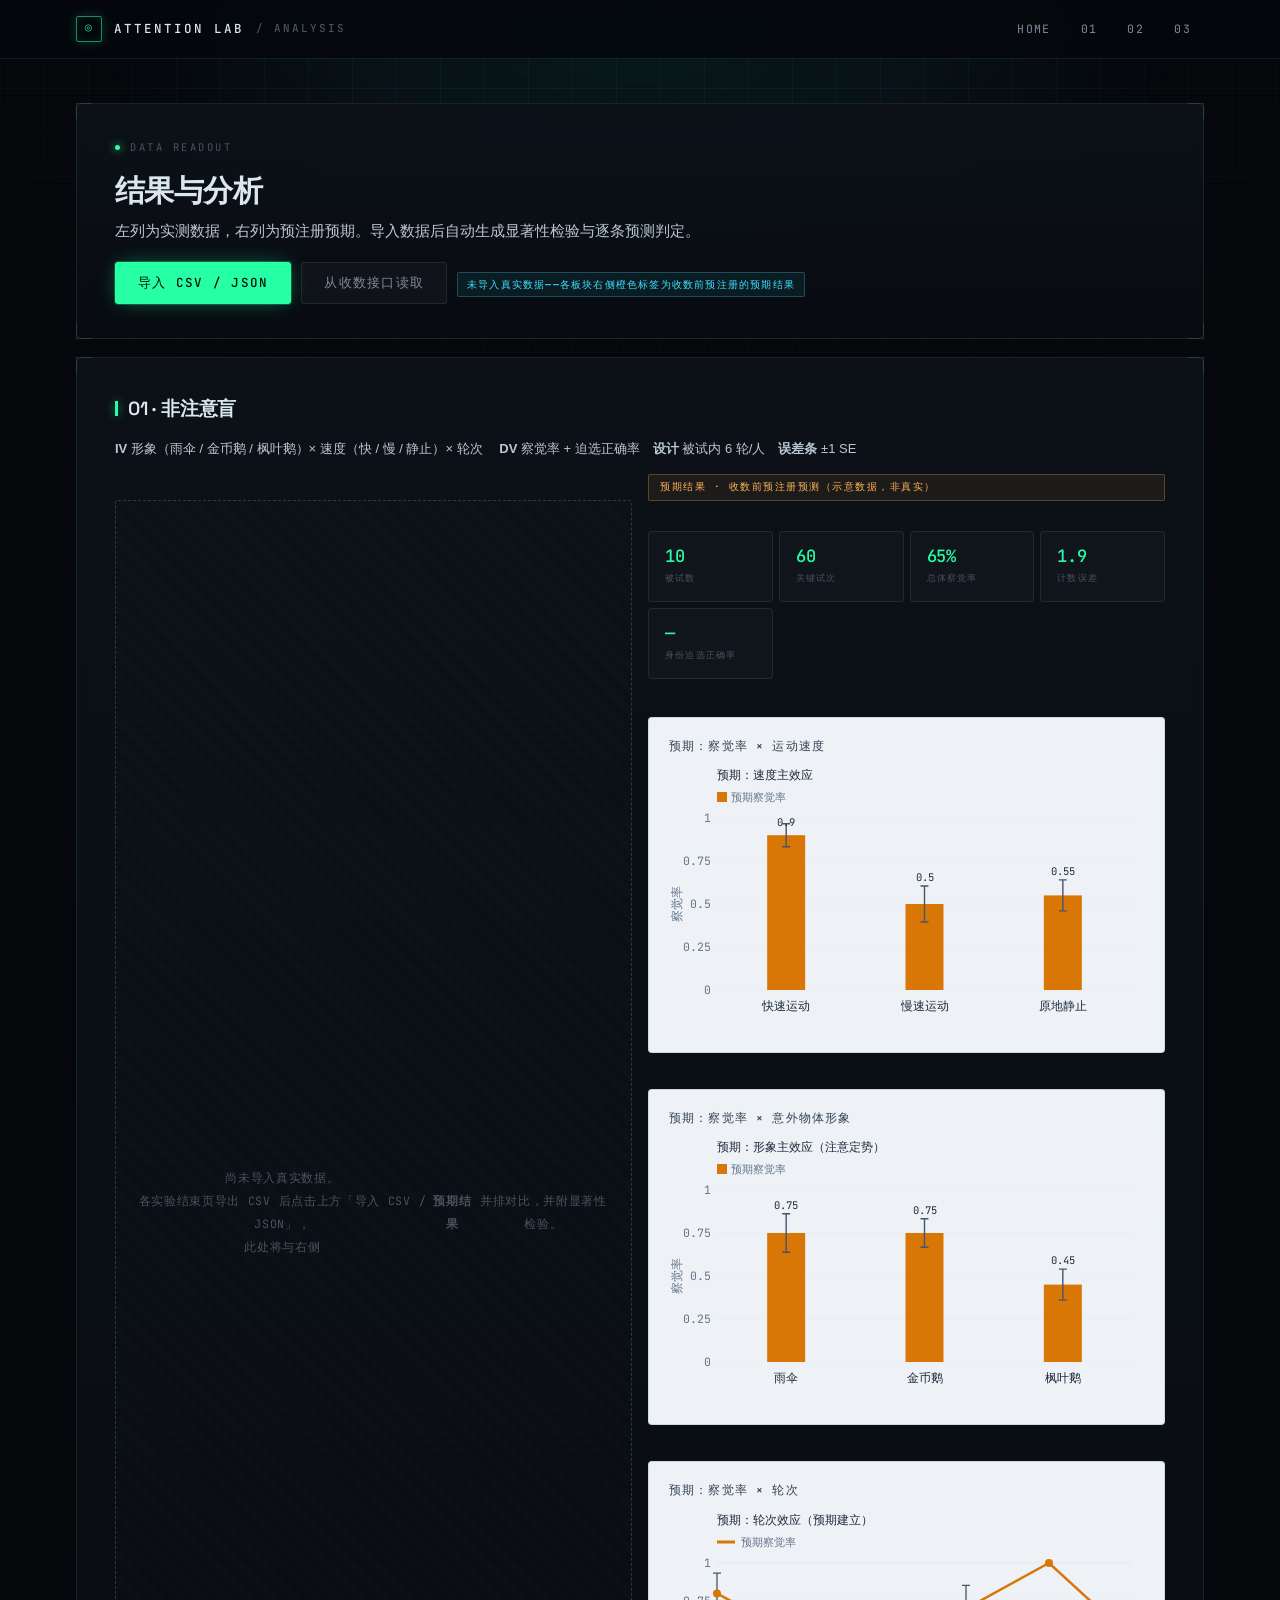
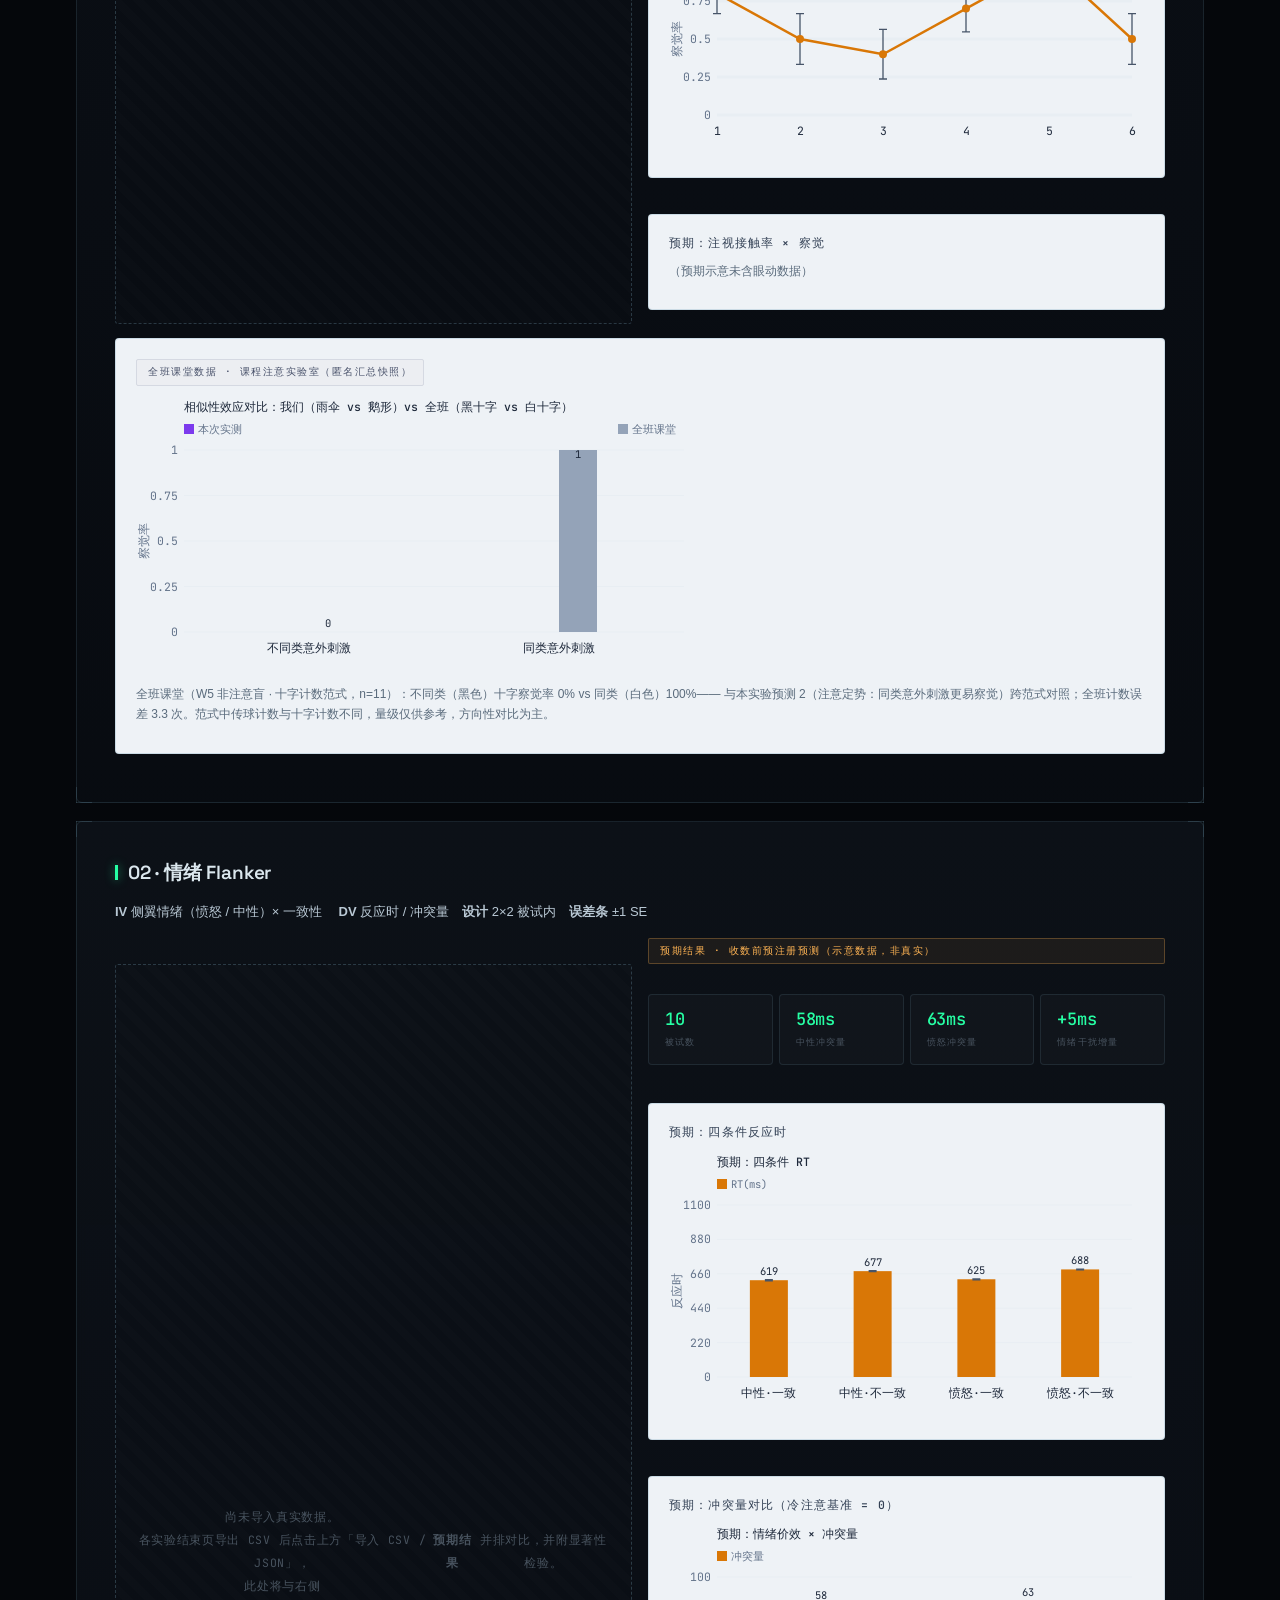
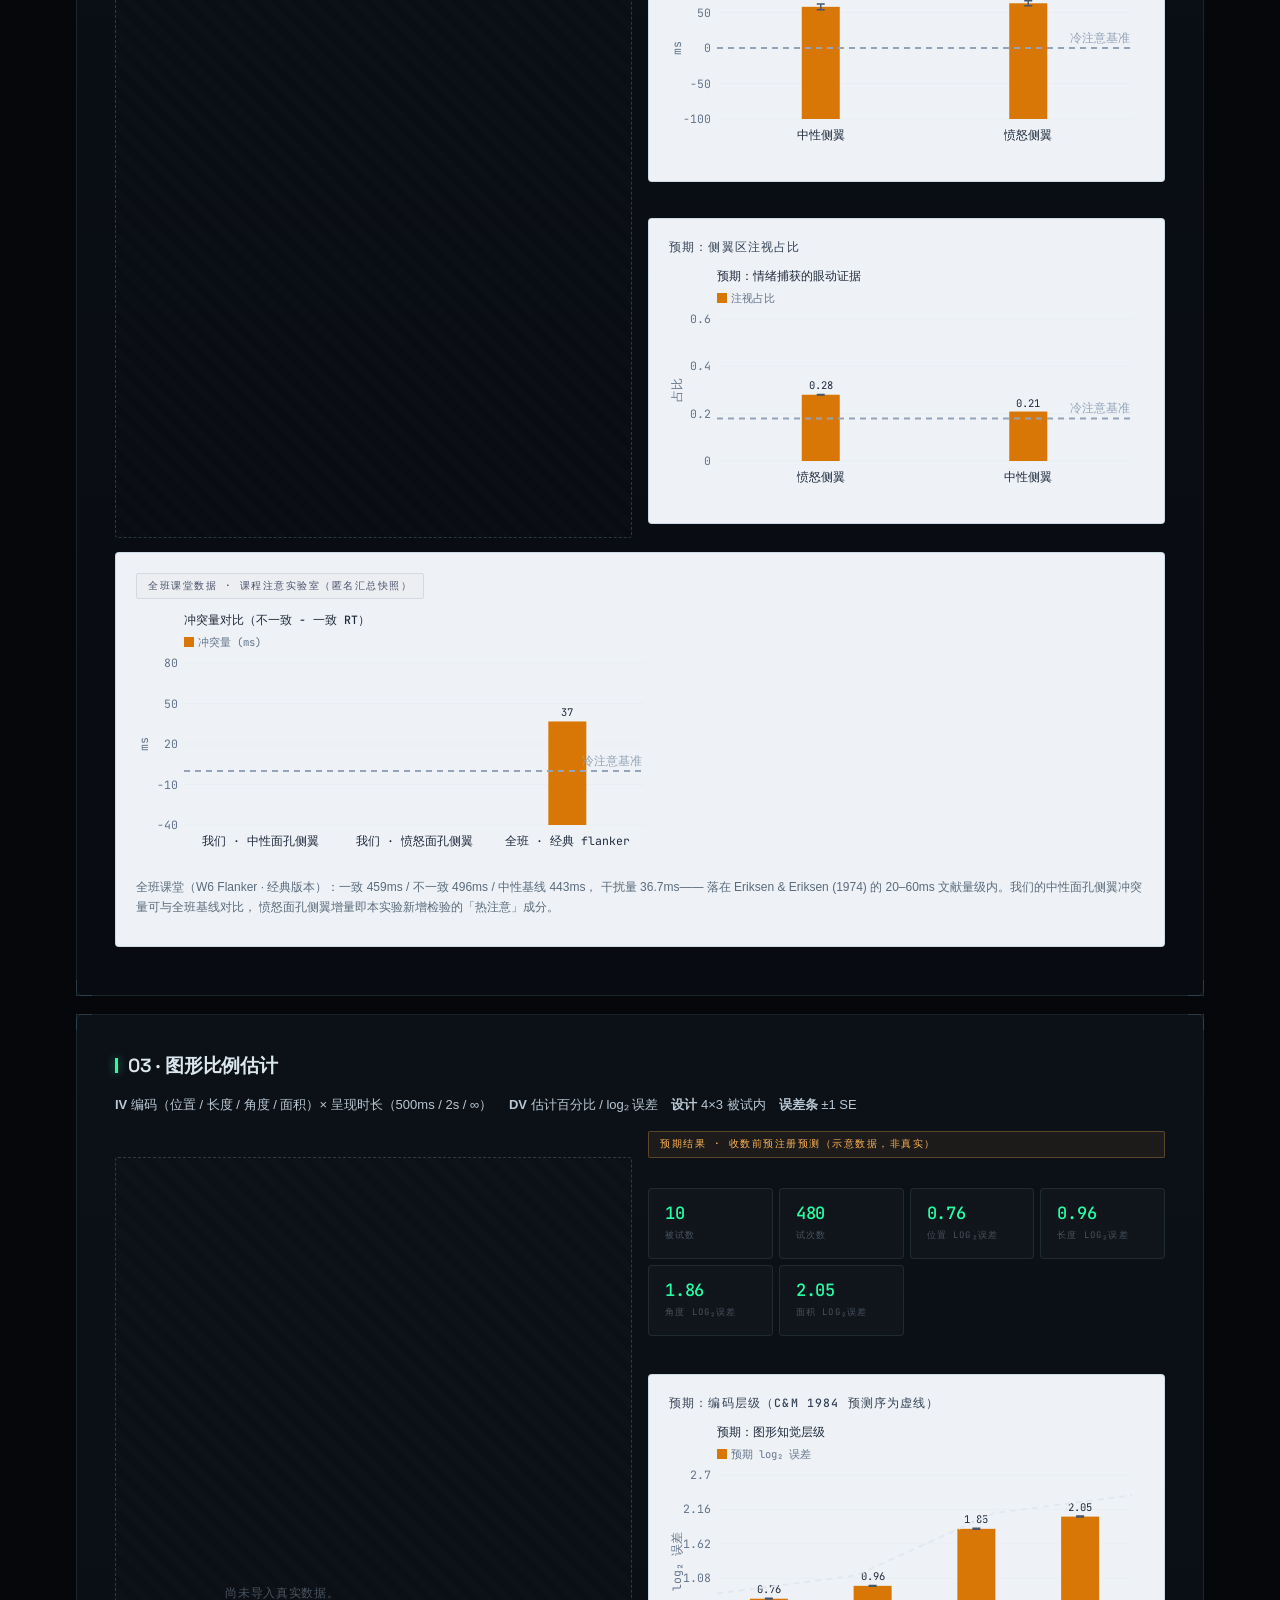
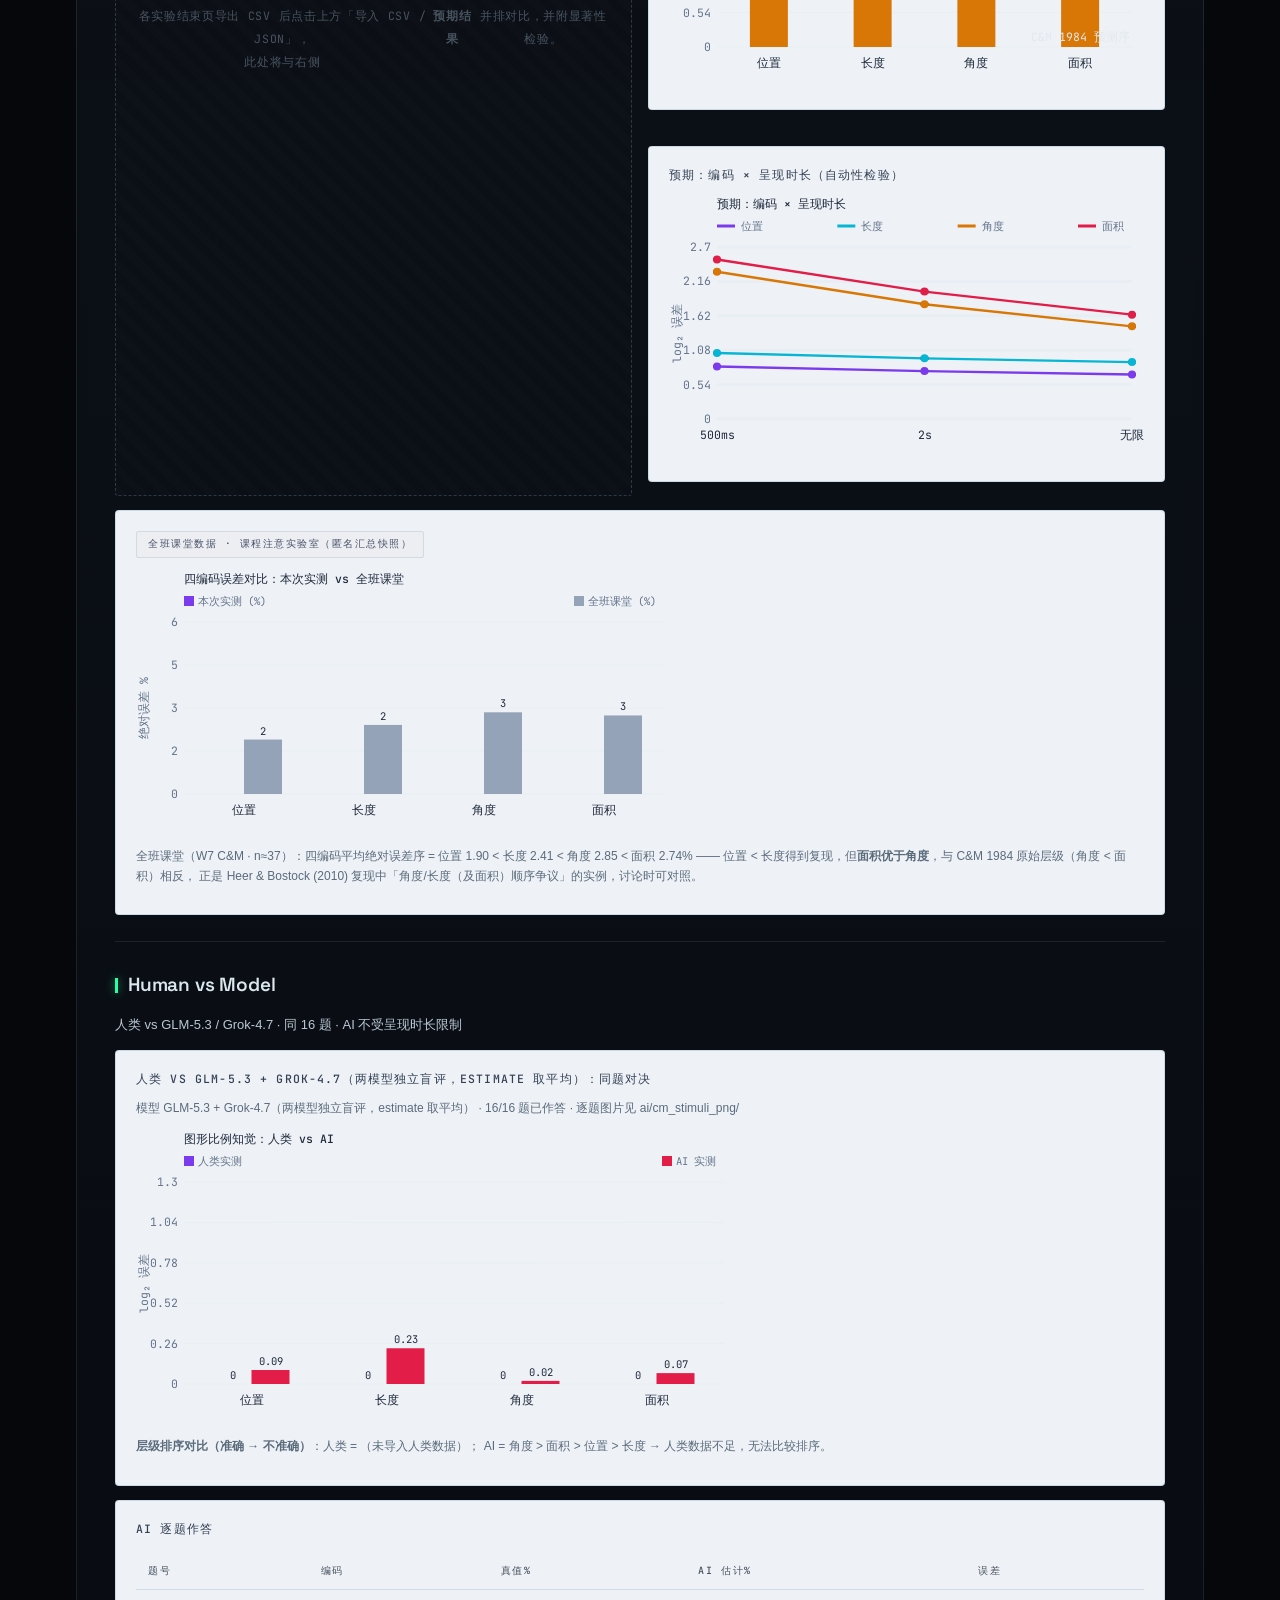
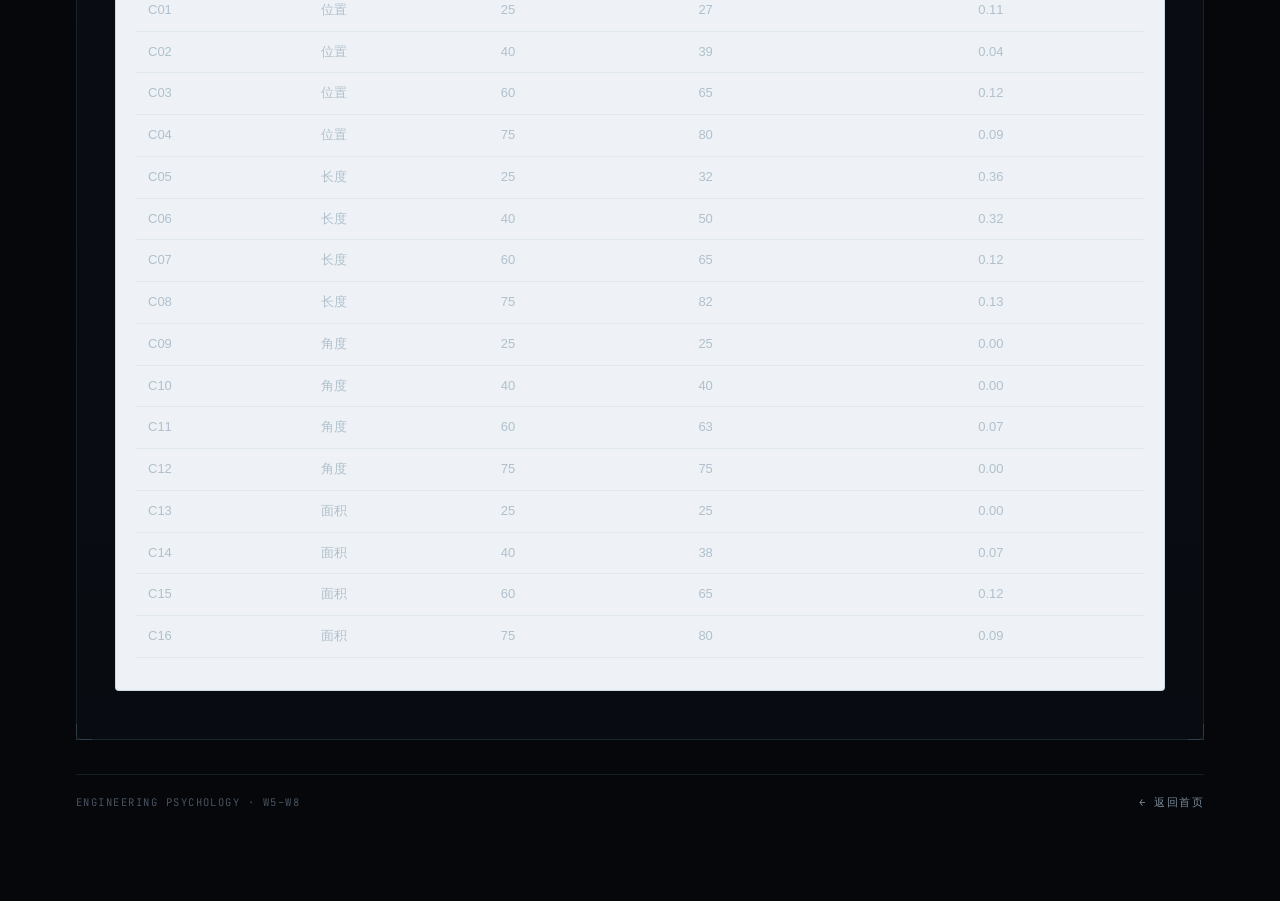
==== commit b7e3c56b: "Revert UI to dark observation terminal (v4) Co-authored-by: Cursor <cursoragent@cursor.com>" ====
--- a/results.html
+++ b/results.html
@@ -8,7 +8,6 @@
 </head>
 <body>
 <div class="aurora"></div>
-<div class="datastream"></div>
 
 <div class="topbar"><div class="topbar-inner">
   <span class="brand">
--- a/css/style.css
+++ b/css/style.css
@@ -1,51 +1,43 @@
 /* ============================================================
-   ATTENTION LAB · CYBERDECK v6
-   风格：浅色赛博朋克 / 日间全息仪表盘
+   ATTENTION LAB · 观测终端 v4
+   风格：暗色仪器面板 / 磷光读数 / 等宽字排布 / 中央凹隐喻
    ------------------------------------------------------------
-   · 霓虹青 + 品红 + 紫 + 荧光黄，在浅底上做发光
-   · 切角几何（clip-path），赛博朋克标志性轮廓
-   · 故障标题（glitch）、数据流条纹、扫描光束
-   · 等宽字排布，读数式界面
-   · 刺激画布区（.stage）保持零装饰
+   设计要点
+   · 面板 = 四角准星框 + 极细网格底，像示波器与航电面板
+   · 强调色用磷光绿与信号青，读数一律等宽字
+   · 首页 Canvas 画「注意力场」：粒子星座 + 中央凹明暗
+   · 动效全部可被 prefers-reduced-motion 关闭
+   · 刺激画布区（.stage）保持零装饰，确保计时纯净
    ============================================================ */
-@import url('https://fonts.googleapis.com/css2?family=JetBrains+Mono:wght@300;400;500;700;800&family=Space+Grotesk:wght@400;500;600;700&display=swap');
+@import url('https://fonts.googleapis.com/css2?family=JetBrains+Mono:wght@300;400;500;700&family=Space+Grotesk:wght@400;500;600;700&display=swap');
 
 :root{
   /* 底 */
-  --bg:#eaf0f7;
-  --bg-deep:#dfe8f3;
-  --panel:rgba(255,255,255,.86);
-  --panel-2:rgba(255,255,255,.62);
-
+  --bg:#05070b;
+  --bg-2:#080b11;
+  --panel:rgba(11,15,21,.86);
+  --panel-2:rgba(15,20,28,.72);
   /* 墨 */
-  --ink:#08111f;
-  --ink-2:#41546b;
-  --ink-3:#7f93a8;
-
-  /* 霓虹 */
-  --cy:#00c8f0;
-  --cy-hot:#00e5ff;
-  --mg:#f5197e;
-  --mg-hot:#ff2d95;
-  --vi:#8b3dff;
-  --yl:#e6b400;
-  --gr:#00b884;
-
+  --ink:#dbe7ee;
+  --ink-2:#7c8b9a;
+  --ink-3:#48535f;
   /* 线 */
-  --line:rgba(8,17,31,.13);
-  --line-2:rgba(8,17,31,.26);
-  --grid:rgba(0,140,180,.10);
-  --grid-2:rgba(139,61,255,.055);
-
+  --line:rgba(122,167,190,.14);
+  --line-2:rgba(122,167,190,.28);
+  /* 信号色 */
+  --grn:#26ffa4;
+  --grn-dim:rgba(38,255,164,.55);
+  --cyn:#3ee1ff;
+  --amb:#ffb454;
+  --mag:#ff3d81;
+  --vio:#9d7bff;
   /* 语义 */
-  --ok:#00a878;
-  --warn:#d98800;
-  --err:#e01b4c;
-
-  /* 几何 */
-  --cut:14px;
-  --r:2px;
-
+  --ok:#26ffa4;
+  --warn:#ffb454;
+  --err:#ff5577;
+  /* 尺寸 */
+  --r:4px;
+  --r-lg:6px;
   /* 字 */
   --mono:"JetBrains Mono","SF Mono","Cascadia Code",ui-monospace,monospace;
   --disp:"Space Grotesk","JetBrains Mono",system-ui,sans-serif;
@@ -56,82 +48,52 @@
 *{box-sizing:border-box;margin:0;padding:0}
 html{height:100%}
 body{
-  min-height:100%;font-family:var(--zh);color:var(--ink);
-  font-size:15px;line-height:1.72;-webkit-font-smoothing:antialiased;
-  background:var(--bg);position:relative;overflow-x:hidden;
-}
-
-/* ---------- 底纹层 ---------- */
-/* 1) 透视网格：细密青色网格 + 顶部渐隐 */
+  min-height:100%;font-family:var(--zh);
+  color:var(--ink);font-size:15px;line-height:1.75;
+  background:var(--bg);
+  -webkit-font-smoothing:antialiased;
+  position:relative;overflow-x:hidden;
+}
+
+/* ---------- 底纹：网格 + 扫描线 + 呼吸辉光 ---------- */
 body::before{
   content:"";position:fixed;inset:0;z-index:0;pointer-events:none;
   background-image:
-    linear-gradient(var(--grid) 1px,transparent 1px),
-    linear-gradient(90deg,var(--grid) 1px,transparent 1px),
-    linear-gradient(var(--grid-2) 1px,transparent 1px),
-    linear-gradient(90deg,var(--grid-2) 1px,transparent 1px);
-  background-size:22px 22px,22px 22px,110px 110px,110px 110px;
-  mask-image:radial-gradient(ellipse 105% 80% at 50% 0%,#000 15%,transparent 92%);
-  -webkit-mask-image:radial-gradient(ellipse 105% 80% at 50% 0%,#000 15%,transparent 92%);
-}
-/* 2) 扫描线 + 缓慢下移 */
+    linear-gradient(rgba(122,167,190,.055) 1px,transparent 1px),
+    linear-gradient(90deg,rgba(122,167,190,.055) 1px,transparent 1px);
+  background-size:44px 44px;
+  mask-image:radial-gradient(ellipse 90% 70% at 50% 0%,#000 20%,transparent 85%);
+  -webkit-mask-image:radial-gradient(ellipse 90% 70% at 50% 0%,#000 20%,transparent 85%);
+}
 body::after{
-  content:"";position:fixed;inset:0;z-index:1;pointer-events:none;opacity:.5;
+  content:"";position:fixed;inset:0;z-index:1;pointer-events:none;opacity:.35;
   background:repeating-linear-gradient(
-    180deg,rgba(0,120,160,.055) 0 1px,transparent 1px 3px);
-  animation:scanDrift 6s linear infinite;
-}
-@keyframes scanDrift{from{background-position-y:0}to{background-position-y:6px}}
-
-/* 3) 顶部双色辉光（青 + 品红） */
+    180deg,rgba(180,220,235,.035) 0 1px,transparent 1px 4px);
+  animation:scanDrift 8s linear infinite;
+}
+@keyframes scanDrift{from{background-position-y:0}to{background-position-y:8px}}
+
+/* 顶部一束极淡的辉光，像仪器通电 */
 .aurora{
-  position:fixed;top:-34vh;left:0;right:0;height:78vh;z-index:0;
-  pointer-events:none;
-  background:
-    radial-gradient(ellipse 42% 60% at 28% 44%,rgba(0,200,240,.24) 0%,transparent 66%),
-    radial-gradient(ellipse 38% 55% at 74% 36%,rgba(245,25,126,.16) 0%,transparent 64%),
-    radial-gradient(ellipse 30% 40% at 52% 60%,rgba(139,61,255,.13) 0%,transparent 68%);
-  filter:blur(26px);
-  animation:auraShift 14s ease-in-out infinite alternate;
-}
-@keyframes auraShift{
-  0%{transform:translateX(-2%) scale(1);opacity:.85}
-  100%{transform:translateX(2%) scale(1.07);opacity:1}
-}
-
-/* 4) 数据流条纹（极淡对角） */
-.datastream{
-  position:fixed;inset:0;z-index:0;pointer-events:none;opacity:.5;
-  background:repeating-linear-gradient(
-    -62deg,
-    transparent 0 38px,
-    rgba(0,200,240,.045) 38px 40px,
-    transparent 40px 82px,
-    rgba(245,25,126,.032) 82px 83px);
-  animation:streamFlow 22s linear infinite;
-}
-@keyframes streamFlow{from{background-position:0 0}to{background-position:200px 0}}
+  position:fixed;top:-30vh;left:50%;transform:translateX(-50%);
+  width:120vw;height:70vh;z-index:0;pointer-events:none;
+  background:radial-gradient(ellipse 50% 50% at 50% 50%,
+    rgba(38,255,164,.07) 0%,rgba(62,225,255,.05) 35%,transparent 70%);
+  filter:blur(20px);
+  animation:breathe 10s ease-in-out infinite;
+}
+@keyframes breathe{
+  0%,100%{opacity:.75;transform:translateX(-50%) scale(1)}
+  50%{opacity:1;transform:translateX(-50%) scale(1.06)}
+}
 
 /* ---------- 顶栏 ---------- */
 .topbar{
   position:sticky;top:0;z-index:60;
-  background:rgba(234,240,247,.80);
-  backdrop-filter:blur(18px) saturate(1.5);
-  -webkit-backdrop-filter:blur(18px) saturate(1.5);
-  border-bottom:1px solid var(--line-2);
-}
-/* 顶栏底部一条霓虹扫描线 */
-.topbar::after{
-  content:"";position:absolute;left:0;bottom:-1px;height:1px;width:34%;
-  background:linear-gradient(90deg,transparent,var(--cy-hot),transparent);
-  box-shadow:0 0 12px var(--cy);
-  animation:topSweep 5.5s ease-in-out infinite;
-}
-@keyframes topSweep{
-  0%{left:-34%;opacity:0}
-  15%{opacity:1}
-  85%{opacity:1}
-  100%{left:100%;opacity:0}
+  background:rgba(5,7,11,.82);
+  backdrop-filter:blur(14px) saturate(1.2);
+  -webkit-backdrop-filter:blur(14px) saturate(1.2);
+  border-bottom:1px solid var(--line);
 }
 .topbar-inner{
   max-width:1180px;margin:0 auto;padding:0 26px;height:58px;
@@ -139,612 +101,472 @@
 }
 .brand{
   display:flex;align-items:center;gap:12px;
-  font-family:var(--mono);font-size:12px;font-weight:700;
-  letter-spacing:.22em;text-transform:uppercase;color:var(--ink);
+  font-family:var(--mono);font-size:12.5px;font-weight:500;
+  letter-spacing:.16em;text-transform:uppercase;color:var(--ink);
 }
 .brand .logo{
-  width:30px;height:30px;flex-shrink:0;display:inline-flex;
-  align-items:center;justify-content:center;position:relative;
-  color:#fff;font-size:12px;font-weight:800;
-  background:linear-gradient(135deg,var(--cy),var(--vi) 55%,var(--mg));
-  clip-path:polygon(50% 0,100% 25%,100% 75%,50% 100%,0 75%,0 25%);
-  box-shadow:0 0 18px rgba(0,200,240,.55);
-  animation:hexPulse 2.8s ease-in-out infinite;
-}
-@keyframes hexPulse{
-  0%,100%{box-shadow:0 0 16px rgba(0,200,240,.45)}
-  50%{box-shadow:0 0 28px rgba(245,25,126,.55)}
-}
-.brand .stat{font-size:10.5px;font-weight:400;letter-spacing:.14em;color:var(--ink-3)}
-.brand .stat b{color:var(--cy);font-weight:700;text-shadow:0 0 10px rgba(0,200,240,.55)}
-
-.nav{display:flex;align-items:center;gap:6px}
+  width:26px;height:26px;flex-shrink:0;position:relative;
+  border:1px solid var(--grn-dim);border-radius:2px;
+  display:inline-flex;align-items:center;justify-content:center;
+  color:var(--grn);font-size:11px;
+  box-shadow:0 0 12px rgba(38,255,164,.20),inset 0 0 8px rgba(38,255,164,.08);
+}
+.brand .logo::after{
+  content:"";position:absolute;inset:0;border-radius:2px;
+  box-shadow:0 0 0 1px rgba(38,255,164,.0);
+  animation:logoPing 3.2s ease-out infinite;
+}
+@keyframes logoPing{
+  0%{box-shadow:0 0 0 0 rgba(38,255,164,.35)}
+  70%{box-shadow:0 0 0 9px rgba(38,255,164,0)}
+  100%{box-shadow:0 0 0 0 rgba(38,255,164,0)}
+}
+.brand .stat{color:var(--ink-3);font-size:11px}
+.brand .stat b{color:var(--grn);font-weight:500}
+.nav{display:flex;align-items:center;gap:4px}
 .nav a{
-  font-family:var(--mono);font-size:10.5px;font-weight:600;
-  letter-spacing:.16em;text-transform:uppercase;
-  color:var(--ink-2);text-decoration:none;
-  padding:7px 13px;position:relative;
-  clip-path:polygon(7px 0,100% 0,100% calc(100% - 7px),calc(100% - 7px) 100%,0 100%,0 7px);
-  transition:color .15s,background .15s;
-}
-.nav a:hover{
-  color:var(--mg);background:rgba(245,25,126,.07);
-  text-shadow:0 0 10px rgba(245,25,126,.4);
-}
+  font-family:var(--mono);font-size:11.5px;letter-spacing:.12em;text-transform:uppercase;
+  color:var(--ink-2);text-decoration:none;padding:6px 12px;border-radius:3px;
+  border:1px solid transparent;transition:color .16s,border-color .16s,background .16s;
+}
+.nav a:hover{color:var(--grn);border-color:var(--line-2);background:rgba(38,255,164,.04)}
 
 /* ---------- 布局 ---------- */
-.wrap{max-width:920px;margin:0 auto;padding:42px 26px 90px;position:relative;z-index:2}
+.wrap{max-width:920px;margin:0 auto;padding:44px 26px 90px;position:relative;z-index:2}
 .wrap-wide{max-width:1180px}
 
-/* ============================================================
-   切角面板
-   ============================================================ */
-.card,.exp-card,.chart-box,.kpi{
-  position:relative;
-  clip-path:polygon(
-    var(--cut) 0, 100% 0, 100% calc(100% - var(--cut)),
-    calc(100% - var(--cut)) 100%, 0 100%, 0 var(--cut));
-}
+/* ---------- 面板（四角准星） ---------- */
+.card,.chart-box,.exp-card,.kpi{position:relative}
 .card{
-  background:var(--panel);
-  backdrop-filter:blur(12px) saturate(1.4);
-  -webkit-backdrop-filter:blur(12px) saturate(1.4);
-  padding:32px 36px;
-  border:1px solid var(--line-2);
-  transition:border-color .25s,box-shadow .3s;
-  box-shadow:0 2px 14px -6px rgba(8,17,31,.10),inset 0 1px 0 rgba(255,255,255,.9);
-}
-/* 顶部霓虹描边 */
-.card::before{
-  content:"";position:absolute;top:0;left:var(--cut);right:0;height:2px;
-  background:linear-gradient(90deg,var(--cy),var(--vi) 40%,var(--mg) 75%,transparent);
-  opacity:.85;
+  background:linear-gradient(180deg,rgba(13,18,25,.92),rgba(9,13,18,.88));
+  border:1px solid var(--line);
+  border-radius:var(--r-lg);
+  padding:34px 38px;
+  backdrop-filter:blur(6px);
+  transition:border-color .25s,box-shadow .25s;
+}
+/* 四角准星 */
+.card::before,.exp-card::before{
+  content:"";position:absolute;inset:-1px;pointer-events:none;opacity:.75;
+  --c:var(--acc,var(--line-2));
+  background:
+    linear-gradient(var(--c),var(--c)) left top/16px 1px no-repeat,
+    linear-gradient(var(--c),var(--c)) left top/1px 16px no-repeat,
+    linear-gradient(var(--c),var(--c)) right top/16px 1px no-repeat,
+    linear-gradient(var(--c),var(--c)) right top/1px 16px no-repeat,
+    linear-gradient(var(--c),var(--c)) left bottom/16px 1px no-repeat,
+    linear-gradient(var(--c),var(--c)) left bottom/1px 16px no-repeat,
+    linear-gradient(var(--c),var(--c)) right bottom/16px 1px no-repeat,
+    linear-gradient(var(--c),var(--c)) right bottom/1px 16px no-repeat;
 }
 .card+.card{margin-top:18px}
 
 .card h1{
-  font-family:var(--disp);font-size:32px;font-weight:700;
-  letter-spacing:-.03em;line-height:1.12;margin-bottom:10px;color:var(--ink);
+  font-family:var(--disp);font-size:34px;font-weight:600;
+  letter-spacing:-.02em;line-height:1.15;margin-bottom:10px;color:var(--ink);
 }
 .card h2{
-  font-family:var(--mono);font-size:15px;font-weight:700;
-  letter-spacing:.06em;text-transform:uppercase;margin-bottom:14px;
-  color:var(--ink);display:flex;align-items:center;gap:11px;
+  font-family:var(--disp);font-size:19px;font-weight:600;
+  letter-spacing:-.01em;margin-bottom:12px;color:var(--ink);
+  display:flex;align-items:center;gap:10px;
 }
 .card h2::before{
-  content:"";width:4px;height:16px;flex-shrink:0;
-  background:linear-gradient(180deg,var(--cy),var(--mg));
-  box-shadow:0 0 12px rgba(0,200,240,.7);
-}
-.card h3{font-family:var(--mono);font-size:12.5px;font-weight:600;
-         letter-spacing:.08em;margin-bottom:8px;color:var(--ink)}
-.card p{color:#2c3d4f;margin:10px 0}
-.muted{color:var(--ink-2);font-size:13px}
-.hero-sub{color:var(--ink-2);font-size:14px;margin:6px 0 14px;max-width:680px}
-
-/* ============================================================
-   按钮 · 赛博切角
-   ============================================================ */
+  content:"";width:3px;height:15px;flex-shrink:0;
+  background:var(--grn);box-shadow:0 0 10px var(--grn-dim);
+}
+.card h3{font-family:var(--mono);font-size:13px;font-weight:500;
+         letter-spacing:.06em;margin-bottom:8px;color:var(--ink)}
+.card p{color:#b9c8d4;margin:10px 0}
+.muted{color:var(--ink-2);font-size:13px;font-family:var(--zh)}
+.hero-sub{color:var(--ink-2);font-size:14.5px;margin:6px 0 14px;max-width:660px}
+
+/* 小标签：仪器式 */
+.tag-mono,.eyebrow{
+  font-family:var(--mono);font-size:10.5px;letter-spacing:.20em;
+  text-transform:uppercase;color:var(--grn);opacity:.85;
+}
+
+/* ---------- 按钮 ---------- */
 .btn{
   display:inline-flex;align-items:center;gap:9px;
-  font-family:var(--mono);font-size:11.5px;font-weight:700;
-  letter-spacing:.14em;text-transform:uppercase;
-  padding:12px 24px;border:none;cursor:pointer;
-  color:#fff;
-  background:linear-gradient(120deg,var(--vi),var(--mg));
-  clip-path:polygon(10px 0,100% 0,100% calc(100% - 10px),calc(100% - 10px) 100%,0 100%,0 10px);
-  box-shadow:0 0 0 1px rgba(245,25,126,.5),0 6px 22px -8px rgba(245,25,126,.85);
-  transition:transform .14s,box-shadow .22s,filter .2s;
+  font-family:var(--mono);font-size:12.5px;font-weight:500;
+  letter-spacing:.10em;text-transform:uppercase;
+  padding:11px 22px;border-radius:3px;cursor:pointer;
+  color:#04120c;
+  background:var(--grn);
+  border:1px solid var(--grn);
+  box-shadow:0 0 0 1px rgba(38,255,164,.25),0 0 22px -6px rgba(38,255,164,.55);
+  transition:transform .14s,box-shadow .2s,background .2s,color .2s;
   position:relative;overflow:hidden;
 }
 .btn::after{
   content:"";position:absolute;inset:0;
-  background:linear-gradient(100deg,transparent 35%,rgba(255,255,255,.55) 50%,transparent 65%);
-  transform:translateX(-130%);transition:transform .6s ease;
-}
-.btn:hover{
-  transform:translateY(-2px);filter:brightness(1.08);
-  box-shadow:0 0 0 1px rgba(245,25,126,.9),0 10px 32px -8px rgba(245,25,126,1);
-}
-.btn:hover::after{transform:translateX(130%)}
+  background:linear-gradient(100deg,transparent 30%,rgba(255,255,255,.45) 50%,transparent 70%);
+  transform:translateX(-120%);transition:transform .55s ease;
+}
+.btn:hover{transform:translateY(-1px);
+           box-shadow:0 0 0 1px rgba(38,255,164,.4),0 0 30px -4px rgba(38,255,164,.75)}
+.btn:hover::after{transform:translateX(120%)}
 .btn:active{transform:translateY(0)}
-.btn:disabled{opacity:.32;cursor:not-allowed;transform:none;filter:grayscale(.6)}
-
+.btn:disabled{opacity:.32;cursor:not-allowed;transform:none;box-shadow:none}
 .btn.ghost{
-  background:transparent;color:var(--cy);
-  box-shadow:inset 0 0 0 1.5px rgba(0,200,240,.55);
-}
-.btn.ghost:hover{
-  background:rgba(0,200,240,.09);color:var(--cy);
-  box-shadow:inset 0 0 0 1.5px var(--cy),0 0 20px -4px rgba(0,200,240,.8);
-}
+  background:transparent;color:var(--grn);border:1px solid var(--line-2);box-shadow:none;
+}
+.btn.ghost:hover{border-color:var(--grn-dim);background:rgba(38,255,164,.06);
+                 box-shadow:0 0 18px -8px var(--grn)}
 .btn.gray{
-  background:rgba(255,255,255,.72);color:var(--ink-2);
-  box-shadow:inset 0 0 0 1.5px var(--line-2);
-}
-.btn.gray:hover{
-  color:var(--ink);background:#fff;
-  box-shadow:inset 0 0 0 1.5px var(--line-2),0 4px 16px -6px rgba(8,17,31,.3);
-}
-.btn.small{padding:8px 15px;font-size:10px}
-.btn-row{display:flex;gap:11px;margin-top:18px;flex-wrap:wrap;align-items:center}
+  background:rgba(255,255,255,.03);color:var(--ink-2);
+  border:1px solid var(--line);box-shadow:none;
+}
+.btn.gray:hover{color:var(--ink);border-color:var(--line-2);background:rgba(255,255,255,.055)}
+.btn.small{padding:7px 14px;font-size:11px}
+.btn-row{display:flex;gap:10px;margin-top:18px;flex-wrap:wrap;align-items:center}
+
+/* ---------- 提示框 ---------- */
+.callout{
+  background:rgba(38,255,164,.045);
+  border:1px solid rgba(38,255,164,.18);
+  border-left:2px solid var(--grn);
+  border-radius:2px;padding:14px 18px;margin:16px 0;
+  font-size:13.5px;line-height:1.75;color:#b9c8d4;
+}
+.callout b{color:var(--ink);font-weight:600}
+.callout.warn{background:rgba(255,180,84,.045);border-color:rgba(255,180,84,.22);
+              border-left-color:var(--amb)}
 
 /* ============================================================
-   提示框
-   ============================================================ */
-.callout{
-  background:rgba(0,200,240,.055);
-  border:1px solid rgba(0,200,240,.28);
-  border-left:3px solid var(--cy);
-  padding:14px 18px;margin:16px 0;font-size:13.5px;line-height:1.75;
-  color:#2c3d4f;
-  clip-path:polygon(0 0,100% 0,100% calc(100% - 9px),calc(100% - 9px) 100%,0 100%);
-  box-shadow:0 0 22px -14px rgba(0,200,240,.9);
-}
-.callout b{color:var(--ink);font-weight:700}
-.callout.warn{
-  background:rgba(230,180,0,.07);border-color:rgba(230,180,0,.34);
-  border-left-color:var(--yl);
-  box-shadow:0 0 22px -14px rgba(230,180,0,.9);
-}
-
-/* ============================================================
-   首页 · HERO
+   首页 · 观测台
    ============================================================ */
 .hero{
-  position:relative;
+  position:relative;border:1px solid var(--line);border-radius:var(--r-lg);
+  background:linear-gradient(180deg,rgba(10,14,20,.92),rgba(6,9,13,.95));
+  overflow:hidden;padding:0;
+}
+/* 四角准星 */
+.hero::before{
+  content:"";position:absolute;inset:-1px;z-index:4;pointer-events:none;
+  --c:var(--grn-dim);
   background:
-    linear-gradient(150deg,rgba(255,255,255,.94),rgba(238,244,251,.90));
-  border:1px solid var(--line-2);
+    linear-gradient(var(--c),var(--c)) left top/22px 1px no-repeat,
+    linear-gradient(var(--c),var(--c)) left top/1px 22px no-repeat,
+    linear-gradient(var(--c),var(--c)) right top/22px 1px no-repeat,
+    linear-gradient(var(--c),var(--c)) right top/1px 22px no-repeat,
+    linear-gradient(var(--c),var(--c)) left bottom/22px 1px no-repeat,
+    linear-gradient(var(--c),var(--c)) left bottom/1px 22px no-repeat,
+    linear-gradient(var(--c),var(--c)) right bottom/22px 1px no-repeat,
+    linear-gradient(var(--c),var(--c)) right bottom/1px 22px no-repeat;
+}
+/* Canvas 铺满作为背景 */
+#hero-field{position:absolute;inset:0;width:100%;height:100%;display:block;z-index:0}
+.hero-inner{position:relative;z-index:3;padding:52px 46px 46px;pointer-events:none}
+.hero-inner > *{pointer-events:auto}
+
+.hero-kicker{
+  display:flex;align-items:center;gap:10px;margin-bottom:26px;
+  font-family:var(--mono);font-size:10.5px;letter-spacing:.24em;
+  text-transform:uppercase;color:var(--ink-3);
+}
+.hero-kicker .dot{
+  width:5px;height:5px;border-radius:50%;background:var(--grn);
+  box-shadow:0 0 8px var(--grn);animation:blink 2.4s steps(1) infinite;
+}
+@keyframes blink{0%,60%{opacity:1}61%,100%{opacity:.18}}
+
+.hero-title{
+  font-family:var(--disp);font-size:clamp(38px,6vw,62px);font-weight:600;
+  line-height:1.02;letter-spacing:-.035em;color:var(--ink);
+  margin-bottom:6px;
+}
+.hero-title .dim{color:var(--ink-3)}
+.hero-title .accent{
+  color:var(--grn);text-shadow:0 0 26px rgba(38,255,164,.35);
+}
+.hero-zh{
+  font-family:var(--zh);font-size:16px;letter-spacing:.42em;
+  color:var(--ink-2);margin-bottom:26px;font-weight:400;
+}
+.hero-desc{
+  max-width:520px;font-size:14px;line-height:1.85;color:#9fb0bd;margin-bottom:0;
+}
+
+/* 首页读数条 */
+.hud{
+  display:grid;grid-template-columns:repeat(auto-fit,minmax(140px,1fr));
+  gap:1px;background:var(--line);
+  border-top:1px solid var(--line);position:relative;z-index:3;
+}
+.hud-cell{
+  background:rgba(7,10,15,.90);padding:13px 18px;
+  font-family:var(--mono);font-size:10.5px;letter-spacing:.14em;
+  text-transform:uppercase;color:var(--ink-3);
+}
+.hud-cell b{display:block;color:var(--grn);font-size:13px;font-weight:500;
+            margin-top:3px;letter-spacing:.06em}
+.hud-cell b.cy{color:var(--cyn)}
+.hud-cell b.dim{color:var(--ink-2)}
+
+/* ---------- 实验选择（仪器卡） ---------- */
+.grid-exp{
+  display:grid;grid-template-columns:repeat(auto-fit,minmax(310px,1fr));
+  gap:16px;margin-top:26px;
+}
+.exp-card{
+  --acc:var(--grn);
+  background:linear-gradient(180deg,rgba(13,18,25,.92),rgba(8,12,17,.94));
+  border:1px solid var(--line);border-radius:var(--r-lg);
+  padding:26px 26px 0;text-decoration:none;color:var(--ink);
+  display:flex;flex-direction:column;
+  transition:border-color .25s,transform .2s,box-shadow .3s;
   overflow:hidden;
-  clip-path:polygon(26px 0,100% 0,100% calc(100% - 26px),calc(100% - 26px) 100%,0 100%,0 26px);
-  box-shadow:0 4px 28px -14px rgba(8,17,31,.22),inset 0 1px 0 rgba(255,255,255,.95);
-}
-/* 双色霓虹描边 */
-.hero::before{
-  content:"";position:absolute;inset:0;z-index:5;pointer-events:none;
-  clip-path:polygon(26px 0,100% 0,100% calc(100% - 26px),calc(100% - 26px) 100%,0 100%,0 26px);
-  padding:1.5px;
-  background:linear-gradient(135deg,var(--cy-hot),var(--vi) 45%,var(--mg-hot));
-  -webkit-mask:linear-gradient(#000 0 0) content-box,linear-gradient(#000 0 0);
-  -webkit-mask-composite:xor;mask-composite:exclude;
-  opacity:.75;
-}
-#hero-field{position:absolute;inset:0;width:100%;height:100%;display:block;z-index:0}
-.hero-inner{position:relative;z-index:3;padding:54px 48px 44px;pointer-events:none}
-.hero-inner > *{pointer-events:auto}
-
-.hero-kicker{
-  display:inline-flex;align-items:center;gap:10px;margin-bottom:30px;
-  font-family:var(--mono);font-size:10px;font-weight:700;
-  letter-spacing:.24em;text-transform:uppercase;
-  color:var(--cy);background:rgba(0,200,240,.08);
-  padding:5px 13px;
-  clip-path:polygon(6px 0,100% 0,100% calc(100% - 6px),calc(100% - 6px) 100%,0 100%,0 6px);
-  border:1px solid rgba(0,200,240,.32);
-}
-.hero-kicker .dot{
-  width:5px;height:5px;border-radius:50%;background:var(--mg);
-  box-shadow:0 0 10px var(--mg);animation:blink 1.8s steps(1) infinite;
-}
-@keyframes blink{0%,55%{opacity:1}56%,100%{opacity:.15}}
-
-/* ---------- 故障标题 ---------- */
-.glitch{
-  position:relative;display:inline-block;
-  font-family:var(--disp);font-weight:700;
-  font-size:clamp(44px,7.2vw,78px);line-height:.94;
-  letter-spacing:-.045em;color:var(--ink);
-  margin-bottom:8px;
-  text-shadow:
-    0 1px 0 rgba(255,255,255,.9),
-    0 0 34px rgba(0,200,240,.22);
-}
-.glitch::before,.glitch::after{
-  content:attr(data-text);position:absolute;left:0;top:0;
-  width:100%;overflow:hidden;pointer-events:none;
-}
-.glitch::before{
-  color:var(--cy-hot);z-index:-1;
-  animation:glitchA 3.6s infinite steps(1);
-  clip-path:inset(0 0 62% 0);
-}
-.glitch::after{
-  color:var(--mg-hot);z-index:-2;
-  animation:glitchB 3.9s infinite steps(1);
-  clip-path:inset(58% 0 0 0);
-}
-@keyframes glitchA{
-  0%,88%,100%{transform:translate(0);opacity:0}
-  89%{transform:translate(-3px,-2px);opacity:.9}
-  91%{transform:translate(2px,1px);opacity:.75}
-  93%{transform:translate(-2px,2px);opacity:.85}
-  95%{transform:translate(0);opacity:0}
-}
-@keyframes glitchB{
-  0%,84%,100%{transform:translate(0);opacity:0}
-  85%{transform:translate(3px,2px);opacity:.85}
-  87%{transform:translate(-2px,-1px);opacity:.7}
-  90%{transform:translate(2px,-2px);opacity:.8}
-  92%{transform:translate(0);opacity:0}
-}
-.glitch .accent{
-  background:linear-gradient(100deg,var(--cy) 0%,var(--vi) 48%,var(--mg) 100%);
-  -webkit-background-clip:text;background-clip:text;
-  -webkit-text-fill-color:transparent;
-  filter:drop-shadow(0 0 16px rgba(0,200,240,.45));
-}
-.glitch .dim{
-  -webkit-text-fill-color:transparent;
-  color:var(--ink-3);opacity:.55;font-size:.52em;
-  letter-spacing:0;
-}
-
-.hero-zh{
-  font-family:var(--zh);font-size:15px;font-weight:600;
-  letter-spacing:.55em;color:var(--ink-2);
-  margin:14px 0 0;
-}
-
-/* HUD 读数条 */
-.hud{
-  display:grid;grid-template-columns:repeat(auto-fit,minmax(148px,1fr));
-  gap:1px;background:var(--line-2);
-  border-top:1px solid var(--line-2);
-  position:relative;z-index:3;
-}
-.hud-cell{
-  background:rgba(255,255,255,.90);padding:13px 18px;
-  font-family:var(--mono);font-size:9.5px;font-weight:600;
-  letter-spacing:.18em;text-transform:uppercase;color:var(--ink-3);
-  position:relative;overflow:hidden;
-}
-.hud-cell::after{
-  content:"";position:absolute;left:0;top:0;width:2px;height:100%;
-  background:var(--cy);opacity:.55;
-  box-shadow:0 0 10px var(--cy);
-}
-.hud-cell b{
-  display:block;font-size:12.5px;font-weight:700;
-  margin-top:4px;letter-spacing:.08em;color:var(--cy);
-  text-shadow:0 0 10px rgba(0,200,240,.45);
-}
-.hud-cell b.cy{color:var(--vi);text-shadow:0 0 10px rgba(139,61,255,.45)}
-.hud-cell b.dim{color:var(--ink-3);text-shadow:none}
-
-/* ============================================================
-   实验卡
-   ============================================================ */
-.grid-exp{
-  display:grid;grid-template-columns:repeat(auto-fit,minmax(312px,1fr));
-  gap:16px;margin-top:24px;
-}
-.exp-card{
-  --acc:var(--cy);
-  --acc2:var(--vi);
-  background:var(--panel);
-  backdrop-filter:blur(10px) saturate(1.35);
-  -webkit-backdrop-filter:blur(10px) saturate(1.35);
-  padding:24px 24px 0;text-decoration:none;color:var(--ink);
-  display:flex;flex-direction:column;
-  border:1px solid var(--line-2);
-  transition:transform .22s,box-shadow .3s,border-color .25s;
-  box-shadow:0 2px 14px -8px rgba(8,17,31,.14);
-}
-.exp-card::before{
-  content:"";position:absolute;top:0;left:var(--cut);right:0;height:2px;
-  background:linear-gradient(90deg,var(--acc),var(--acc2),transparent);
-  opacity:.45;transition:opacity .25s;
-}
+}
+.exp-card::before{--c:var(--acc);opacity:0;transition:opacity .25s}
 .exp-card::after{
-  content:"";position:absolute;inset:0;pointer-events:none;
-  background:linear-gradient(155deg,transparent 55%,rgba(0,200,240,.07) 100%);
+  content:"";position:absolute;left:0;right:0;bottom:0;height:1px;
+  background:linear-gradient(90deg,transparent,var(--acc),transparent);
   opacity:0;transition:opacity .3s;
 }
 .exp-card:hover{
-  transform:translateY(-4px);
-  border-color:var(--acc);
-  box-shadow:0 0 0 1px var(--acc),0 20px 44px -20px var(--acc);
-}
-.exp-card:hover::before{opacity:1}
-.exp-card:hover::after{opacity:1}
-
-.exp-head{
-  display:flex;align-items:baseline;justify-content:space-between;
-  margin-bottom:16px;font-family:var(--mono);font-size:9.5px;
-  font-weight:600;letter-spacing:.16em;text-transform:uppercase;
-  color:var(--ink-3);
-}
-.exp-head .idx{
-  font-size:13px;font-weight:800;color:var(--acc);
-  text-shadow:0 0 12px var(--acc);
-}
+  transform:translateY(-3px);border-color:var(--acc);
+  box-shadow:0 0 0 1px rgba(255,255,255,.02),0 18px 44px -22px var(--acc);
+}
+.exp-card:hover::before,.exp-card:hover::after{opacity:1}
+
+.exp-head{display:flex;align-items:baseline;justify-content:space-between;
+          margin-bottom:16px;font-family:var(--mono);font-size:10.5px;
+          letter-spacing:.18em;text-transform:uppercase;color:var(--ink-3)}
+.exp-head .idx{color:var(--acc);font-size:12px;font-weight:500}
 .exp-card h3{
-  font-family:var(--zh);font-size:19px;font-weight:700;
-  letter-spacing:.02em;margin:0 0 9px;color:var(--ink);
+  font-family:var(--zh);font-size:19px;font-weight:600;
+  letter-spacing:.02em;margin:0 0 8px;color:var(--ink);
 }
 .exp-card .desc{
-  font-size:13px;color:var(--ink-2);line-height:1.72;margin:0 0 20px;flex:1;
+  font-size:13px;color:#8fa0ad;line-height:1.75;margin:0 0 20px;flex:1;
 }
 .exp-card .foot{
   display:flex;align-items:center;justify-content:space-between;
-  margin:0 -24px;padding:11px 24px;
-  border-top:1px solid var(--line);
-  background:rgba(8,17,31,.022);
-  font-family:var(--mono);font-size:9.5px;font-weight:600;
-  letter-spacing:.14em;text-transform:uppercase;color:var(--ink-3);
-}
-.exp-card .foot .go{
-  color:var(--acc);transition:transform .2s;
-  text-shadow:0 0 10px var(--acc);
-}
-.exp-card:hover .foot .go{transform:translateX(5px)}
-
-.exp-card[href*="ib"]{--acc:var(--cy);--acc2:var(--gr)}
-.exp-card[href*="flanker"]{--acc:var(--mg);--acc2:var(--vi)}
-.exp-card[href*="cm"]{--acc:var(--vi);--acc2:var(--cy)}
+  margin:0 -26px;padding:11px 26px;
+  border-top:1px solid var(--line);background:rgba(0,0,0,.22);
+  font-family:var(--mono);font-size:10.5px;letter-spacing:.12em;
+  text-transform:uppercase;color:var(--ink-3);
+}
+.exp-card .foot .go{color:var(--acc);transition:transform .2s;display:inline-block}
+.exp-card:hover .foot .go{transform:translateX(4px)}
+
+.exp-card[href*="ib"]{--acc:var(--grn)}
+.exp-card[href*="flanker"]{--acc:var(--cyn)}
+.exp-card[href*="cm"]{--acc:var(--vio)}
 
 /* 首页脚注 */
 .home-foot{
-  margin-top:32px;padding-top:16px;border-top:1px solid var(--line-2);
+  margin-top:34px;padding-top:18px;border-top:1px solid var(--line);
   display:flex;justify-content:space-between;flex-wrap:wrap;gap:12px;
-  font-family:var(--mono);font-size:9.5px;font-weight:600;
-  letter-spacing:.18em;text-transform:uppercase;color:var(--ink-3);
-}
-.home-foot a{color:var(--ink-2);text-decoration:none;transition:color .15s}
-.home-foot a:hover{color:var(--mg);text-shadow:0 0 10px rgba(245,25,126,.4)}
-
-/* ============================================================
-   表单
-   ============================================================ */
+  font-family:var(--mono);font-size:10.5px;letter-spacing:.14em;
+  text-transform:uppercase;color:var(--ink-3);
+}
+.home-foot a{color:var(--ink-2);text-decoration:none}
+.home-foot a:hover{color:var(--grn)}
+
+/* ---------- 表单 ---------- */
 .field{margin:18px 0}
-.field label{
-  display:block;font-family:var(--mono);font-size:10px;font-weight:700;
-  letter-spacing:.16em;text-transform:uppercase;color:var(--ink-2);margin-bottom:7px;
-}
+.field label{display:block;font-family:var(--mono);font-size:11px;
+             letter-spacing:.14em;text-transform:uppercase;
+             color:var(--ink-2);margin-bottom:7px}
 .field input[type=text],.field input[type=number],.field input[type=password],.field select{
   width:100%;max-width:360px;padding:10px 13px;
-  background:rgba(255,255,255,.9);
-  border:1.5px solid var(--line-2);
-  font-family:var(--mono);font-size:13.5px;color:var(--ink);
-  clip-path:polygon(7px 0,100% 0,100% calc(100% - 7px),calc(100% - 7px) 100%,0 100%,0 7px);
+  background:rgba(255,255,255,.025);
+  border:1px solid var(--line-2);border-radius:3px;
+  font-family:var(--mono);font-size:14px;color:var(--ink);
   transition:border-color .15s,box-shadow .15s,background .15s;
 }
 .field input:focus{
-  outline:none;border-color:var(--cy);background:#fff;
-  box-shadow:0 0 0 3px rgba(0,200,240,.14),0 0 18px -6px var(--cy);
+  outline:none;border-color:var(--grn);background:rgba(38,255,164,.04);
+  box-shadow:0 0 0 3px rgba(38,255,164,.08);
 }
 .radio-row{display:flex;gap:18px;flex-wrap:wrap;margin:10px 0}
 .radio-row label{
   display:flex;align-items:center;gap:8px;font-size:13.5px;
-  color:var(--ink-2);cursor:pointer;font-family:var(--zh);
+  color:#b0c0cc;cursor:pointer;font-family:var(--zh);
 }
 .radio-row input[type=radio],.radio-row input[type=checkbox]{
-  accent-color:var(--mg);width:15px;height:15px;
-}
-
-/* ============================================================
-   进度条
-   ============================================================ */
+  accent-color:var(--grn);width:15px;height:15px;
+}
+
+/* ---------- 进度条：仪器刻度 ---------- */
 .progress-shell{
-  position:fixed;left:0;top:0;width:100%;height:3px;
-  background:rgba(8,17,31,.06);z-index:100;
+  position:fixed;left:0;top:0;width:100%;height:2px;
+  background:rgba(255,255,255,.03);z-index:100;
 }
 .progress-bar{
   height:100%;width:0%;
-  background:linear-gradient(90deg,var(--cy-hot),var(--vi) 50%,var(--mg-hot));
-  box-shadow:0 0 14px var(--cy),0 0 26px rgba(245,25,126,.5);
+  background:linear-gradient(90deg,var(--cyn),var(--grn));
+  box-shadow:0 0 12px var(--grn-dim);
   transition:width .3s cubic-bezier(.4,0,.2,1);
 }
 .progress-label{
-  position:fixed;top:11px;right:16px;z-index:100;
-  font-family:var(--mono);font-size:9.5px;font-weight:700;
-  letter-spacing:.16em;text-transform:uppercase;color:var(--cy);
-  background:rgba(255,255,255,.86);padding:4px 11px;
-  border:1px solid rgba(0,200,240,.4);
-  clip-path:polygon(5px 0,100% 0,100% calc(100% - 5px),calc(100% - 5px) 100%,0 100%,0 5px);
+  position:fixed;top:10px;right:16px;z-index:100;
+  font-family:var(--mono);font-size:10.5px;letter-spacing:.14em;
+  text-transform:uppercase;color:var(--grn);
+  background:rgba(6,10,14,.88);padding:4px 11px;
+  border:1px solid var(--line-2);border-radius:2px;
   backdrop-filter:blur(8px);
 }
 
-/* ============================================================
-   刺激画布区（零装饰）
-   ============================================================ */
-.stage{position:fixed;inset:0;background:#0a1018;display:none;z-index:70;
+/* ---------- 刺激画布区（零装饰，纯净） ---------- */
+.stage{position:fixed;inset:0;background:#05070b;display:none;z-index:70;
        align-items:center;justify-content:center;flex-direction:column}
 .stage.on{display:flex}
 .stage canvas{display:block}
-.stage .fixation{color:#94a8b8;font-size:44px;font-weight:200;letter-spacing:.1em}
+.stage .fixation{color:#9fb0bd;font-size:44px;font-weight:200;letter-spacing:.1em}
 .stage .hint{
   position:absolute;bottom:18px;left:0;right:0;text-align:center;
-  font-family:var(--mono);font-size:10px;letter-spacing:.14em;
-  text-transform:uppercase;color:#4a5d6e;
-}
-.stage.light{background:#e6ecf3}
+  font-family:var(--mono);font-size:11px;letter-spacing:.12em;
+  text-transform:uppercase;color:#5b6b78;
+}
+.stage.light{background:#0b1016}
 .stage.light canvas{background:#ffffff}
 
-/* ============================================================
-   结果页
-   ============================================================ */
-.table{width:100%;border-collapse:collapse;font-size:12.5px;margin:14px 0}
+/* ---------- 装饰（首页外页面） ---------- */
+.deco{display:none}
+
+/* ---------- 结果页 ---------- */
+.table{width:100%;border-collapse:collapse;font-size:13px;margin:14px 0}
 .table th{
-  font-family:var(--mono);font-size:9.5px;font-weight:700;
-  letter-spacing:.16em;text-transform:uppercase;color:var(--ink-3);
-  padding:9px 12px;text-align:left;white-space:nowrap;
-  border-bottom:2px solid var(--line-2);
-}
-.table td{padding:9px 12px;border-bottom:1px solid var(--line);color:#2c3d4f}
-.table tr:hover td{background:rgba(0,200,240,.05)}
-
+  font-family:var(--mono);font-size:10px;letter-spacing:.16em;text-transform:uppercase;
+  color:var(--ink-3);padding:9px 12px;text-align:left;
+  border-bottom:1px solid var(--line-2);font-weight:500;white-space:nowrap;
+}
+.table td{padding:9px 12px;border-bottom:1px solid var(--line);color:#b0c0cc}
+.table tr:hover td{background:rgba(38,255,164,.03)}
+
+/* 图表：浅色读数纸，与暗面板形成「仪器打印」对比 */
 .chart-box{
-  background:#fff;border:1px solid var(--line-2);
-  padding:18px 20px;margin:14px 0;color:#0f172a;
-  box-shadow:0 2px 14px -10px rgba(8,17,31,.22);
-}
-.chart-box::before{
-  content:"";position:absolute;top:0;left:0;width:52px;height:2px;
-  background:var(--cy);box-shadow:0 0 10px var(--cy);
+  background:#eef2f6;border:1px solid rgba(122,167,190,.30);
+  border-radius:4px;padding:18px 20px;margin:14px 0;color:#0f172a;
 }
 .chart-box h3{
-  font-family:var(--mono);font-size:10.5px;font-weight:700;
-  letter-spacing:.14em;text-transform:uppercase;color:#2c3d4f;margin-bottom:8px;
+  font-family:var(--mono);font-size:11.5px;font-weight:500;
+  letter-spacing:.10em;text-transform:uppercase;color:#334155;margin-bottom:8px;
 }
 .chart-box canvas{max-width:100%;display:block}
-.chart-box .muted{font-size:12px;line-height:1.66;margin-top:9px;color:#5a6b7c}
+.chart-box .muted{font-size:12px;line-height:1.65;margin-top:9px;color:#5a6b7c;font-family:var(--zh)}
 .chart-box > .cmp-tag{margin-bottom:10px}
 
-.kpi-row{display:grid;grid-template-columns:repeat(auto-fit,minmax(146px,1fr));
+.kpi-row{display:grid;grid-template-columns:repeat(auto-fit,minmax(148px,1fr));
          gap:10px;margin:16px 0}
 .kpi{
-  background:rgba(255,255,255,.80);
-  border:1px solid var(--line-2);
-  padding:14px 16px;
-  box-shadow:inset 0 1px 0 rgba(255,255,255,.9);
-}
-.kpi::before{
-  content:"";position:absolute;left:0;top:0;width:3px;height:100%;
-  background:linear-gradient(180deg,var(--cy),var(--vi));
-  box-shadow:0 0 12px rgba(0,200,240,.55);
+  background:rgba(255,255,255,.022);border:1px solid var(--line);
+  border-radius:4px;padding:14px 16px;
 }
 .kpi .v{
-  font-family:var(--mono);font-size:20px;font-weight:700;
-  color:var(--ink);letter-spacing:-.02em;line-height:1.2;
+  font-family:var(--mono);font-size:21px;font-weight:500;
+  color:var(--grn);letter-spacing:-.01em;line-height:1.2;
 }
 .kpi .k{
-  font-family:var(--mono);font-size:9px;font-weight:600;
-  letter-spacing:.15em;text-transform:uppercase;color:var(--ink-3);margin-top:5px;
+  font-family:var(--mono);font-size:9.5px;letter-spacing:.13em;
+  text-transform:uppercase;color:var(--ink-3);margin-top:5px;
 }
 
 .badge{
-  display:inline-block;font-family:var(--mono);font-size:9.5px;
-  font-weight:700;letter-spacing:.14em;text-transform:uppercase;
-  padding:3px 10px;border:1px solid transparent;
-  clip-path:polygon(4px 0,100% 0,100% calc(100% - 4px),calc(100% - 4px) 100%,0 100%,0 4px);
-}
-.badge.ok{color:#00845c;background:rgba(0,184,132,.10);border-color:rgba(0,184,132,.42)}
-.badge.err{color:var(--err);background:rgba(224,27,76,.09);border-color:rgba(224,27,76,.42)}
-.badge.info{color:#007f9e;background:rgba(0,200,240,.10);border-color:rgba(0,200,240,.44)}
-.badge.warn{color:#96700a;background:rgba(230,180,0,.13);border-color:rgba(230,180,0,.45)}
-
-/* 步骤指示 */
+  display:inline-block;font-family:var(--mono);font-size:10px;
+  letter-spacing:.12em;text-transform:uppercase;
+  padding:3px 9px;border-radius:2px;font-weight:500;
+  border:1px solid transparent;
+}
+.badge.ok{color:var(--grn);background:rgba(38,255,164,.08);border-color:rgba(38,255,164,.28)}
+.badge.err{color:var(--err);background:rgba(255,85,119,.08);border-color:rgba(255,85,119,.28)}
+.badge.info{color:var(--cyn);background:rgba(62,225,255,.07);border-color:rgba(62,225,255,.26)}
+.badge.warn{color:var(--amb);background:rgba(255,180,84,.08);border-color:rgba(255,180,84,.26)}
+
+/* ---------- 步骤指示 ---------- */
 .steps{display:flex;gap:3px;margin:18px 0}
 .step{
-  flex:1;padding:8px 5px;text-align:center;
-  font-family:var(--mono);font-size:9px;font-weight:700;
-  letter-spacing:.12em;text-transform:uppercase;
-  color:var(--ink-3);background:rgba(255,255,255,.62);
-  border:1px solid var(--line);
-  clip-path:polygon(4px 0,100% 0,100% calc(100% - 4px),calc(100% - 4px) 100%,0 100%,0 4px);
-}
-.step.on{
-  color:#007f9e;border-color:rgba(0,200,240,.55);
-  background:rgba(0,200,240,.10);
-  box-shadow:0 0 14px -6px var(--cy);
-}
-.step.done{color:#00845c;border-color:rgba(0,184,132,.36);background:rgba(0,184,132,.07)}
-
-/* 转场 */
-.fade{animation:slideIn .42s cubic-bezier(.22,1,.36,1) both}
-@keyframes slideIn{from{opacity:0;transform:translateY(10px)}to{opacity:1;transform:none}}
-
-/* ============================================================
-   眼动校准点
-   ============================================================ */
+  flex:1;padding:8px 6px;text-align:center;
+  font-family:var(--mono);font-size:9.5px;letter-spacing:.10em;text-transform:uppercase;
+  color:var(--ink-3);background:rgba(255,255,255,.02);
+  border:1px solid var(--line);border-radius:2px;
+}
+.step.on{color:var(--grn);border-color:rgba(38,255,164,.35);background:rgba(38,255,164,.06)}
+.step.done{color:var(--cyn);border-color:rgba(62,225,255,.22)}
+
+/* ---------- 转场 ---------- */
+.fade{animation:riseIn .45s cubic-bezier(.22,1,.36,1) both}
+@keyframes riseIn{from{opacity:0;transform:translateY(10px)}to{opacity:1;transform:none}}
+
+/* ---------- 眼动校准点 ---------- */
 .calib-dot{
-  position:fixed;width:46px;height:46px;margin:-23px 0 0 -23px;
-  background:radial-gradient(circle at 50% 40%,#fff,#dbe7f0 72%,#b9cad8);
-  cursor:pointer;z-index:200;display:none;
-  align-items:center;justify-content:center;
-  font-family:var(--mono);font-size:11px;font-weight:700;color:#2c3d4f;
-  user-select:none;
-  clip-path:polygon(50% 0,100% 25%,100% 75%,50% 100%,0 75%,0 25%);
-  box-shadow:0 0 0 2px rgba(0,200,240,.75),0 0 26px rgba(0,200,240,.55);
-  animation:calibPulse 1.7s ease-in-out infinite;
-}
-@keyframes calibPulse{
-  0%,100%{box-shadow:0 0 0 2px rgba(0,200,240,.7),0 0 22px rgba(0,200,240,.45);
-          transform:scale(1)}
-  50%{box-shadow:0 0 0 2px rgba(245,25,126,.85),0 0 40px rgba(245,25,126,.6);
-      transform:scale(1.06)}
+  position:fixed;width:46px;height:46px;margin:-23px 0 0 -23px;border-radius:50%;
+  background:radial-gradient(circle at 50% 42%,#fff,#dfe9ef 70%,#c7d5de);
+  cursor:pointer;z-index:200;display:none;align-items:center;justify-content:center;
+  font-family:var(--mono);font-size:12px;color:#42525f;user-select:none;
+  box-shadow:0 0 0 1px rgba(38,255,164,.55),0 0 24px rgba(38,255,164,.30),
+             inset 0 -3px 6px rgba(120,150,170,.25);
+  animation:calibBreath 1.9s ease-in-out infinite;
+}
+@keyframes calibBreath{
+  0%,100%{box-shadow:0 0 0 1px rgba(38,255,164,.5),0 0 22px rgba(38,255,164,.25),
+                      inset 0 -3px 6px rgba(120,150,170,.25)}
+  50%{box-shadow:0 0 0 1px rgba(38,255,164,.85),0 0 38px rgba(38,255,164,.55),
+                  inset 0 -3px 6px rgba(120,150,170,.25)}
 }
 .calib-dot.on{display:flex}
 #wg-video{
-  position:fixed;bottom:14px;right:14px;width:156px;
-  border:2px solid rgba(0,200,240,.6);
-  box-shadow:0 0 24px rgba(0,200,240,.35),0 8px 26px rgba(8,17,31,.28);
+  position:fixed;bottom:14px;right:14px;width:158px;border-radius:3px;
+  border:1px solid var(--line-2);box-shadow:0 8px 30px rgba(0,0,0,.6);
   z-index:90;background:#000;
-  clip-path:polygon(8px 0,100% 0,100% calc(100% - 8px),calc(100% - 8px) 100%,0 100%,0 8px);
 }
 #wg-overlay{position:fixed;inset:0;pointer-events:none;z-index:80}
 
-/* ============================================================
-   实测 vs 预期
-   ============================================================ */
+/* ---------- 实测 vs 预期 ---------- */
 .cmp-row{display:flex;gap:16px;flex-wrap:wrap;align-items:stretch;margin:14px 0}
 .cmp-col{flex:1 1 380px;min-width:300px;display:flex;flex-direction:column;gap:8px}
 .cmp-tag{
-  display:inline-block;font-family:var(--mono);font-size:9px;font-weight:700;
-  letter-spacing:.18em;text-transform:uppercase;
-  padding:4px 11px;margin-bottom:6px;border:1px solid transparent;
-  clip-path:polygon(4px 0,100% 0,100% calc(100% - 4px),calc(100% - 4px) 100%,0 100%,0 4px);
-}
-.cmp-tag.real{
-  color:#00845c;background:rgba(0,184,132,.10);border-color:rgba(0,184,132,.44);
-  box-shadow:0 0 16px -8px var(--gr);
-}
-.cmp-tag.pred{
-  color:#96700a;background:rgba(230,180,0,.14);border-color:rgba(230,180,0,.48);
-}
+  display:inline-block;font-family:var(--mono);font-size:9.5px;font-weight:500;
+  letter-spacing:.16em;text-transform:uppercase;
+  padding:4px 11px;border-radius:2px;margin-bottom:6px;border:1px solid transparent;
+}
+.cmp-tag.real{color:var(--grn);background:rgba(38,255,164,.07);border-color:rgba(38,255,164,.30)}
+.cmp-tag.pred{color:var(--amb);background:rgba(255,180,84,.07);border-color:rgba(255,180,84,.28)}
 .cmp-empty{
   flex:1;display:flex;align-items:center;justify-content:center;text-align:center;
-  font-family:var(--mono);font-size:10.5px;font-weight:600;
-  letter-spacing:.08em;line-height:2.1;color:var(--ink-3);
-  padding:28px 18px;margin-top:26px;
-  border:1.5px dashed var(--line-2);
-  background:repeating-linear-gradient(-55deg,
-    rgba(0,200,240,.045) 0 9px,transparent 9px 18px);
-  clip-path:polygon(10px 0,100% 0,100% calc(100% - 10px),calc(100% - 10px) 100%,0 100%,0 10px);
-}
-.cmp-col .kpi-row{grid-template-columns:repeat(auto-fit,minmax(106px,1fr));gap:6px}
-.cmp-col .kpi .v{font-size:16px}
-.cmp-col .kpi .k{font-size:8.5px}
-
-/* ============================================================
-   工具类
-   ============================================================ */
+  font-family:var(--mono);font-size:11.5px;letter-spacing:.06em;line-height:2;
+  color:var(--ink-3);padding:28px 18px;margin-top:26px;
+  border:1px dashed var(--line-2);border-radius:3px;
+  background:repeating-linear-gradient(45deg,
+    rgba(255,255,255,.012) 0 8px,transparent 8px 16px);
+}
+.cmp-col .kpi-row{grid-template-columns:repeat(auto-fit,minmax(108px,1fr));gap:6px}
+.cmp-col .kpi .v{font-size:17px}
+.cmp-col .kpi .k{font-size:9px}
+
+/* ---------- 工具类 ---------- */
 .center{text-align:center}
 .right{text-align:right}
 .mt{margin-top:20px}.mb{margin-bottom:14px}
 code.kbd{
-  font-family:var(--mono);font-size:11.5px;font-weight:700;color:#007f9e;
-  background:rgba(0,200,240,.10);border:1px solid rgba(0,200,240,.4);
-  padding:1px 7px;
-  clip-path:polygon(3px 0,100% 0,100% calc(100% - 3px),calc(100% - 3px) 100%,0 100%,0 3px);
+  font-family:var(--mono);font-size:12px;color:var(--grn);
+  background:rgba(38,255,164,.07);border:1px solid rgba(38,255,164,.22);
+  border-radius:2px;padding:1px 7px;
 }
 ul.tight{margin:10px 0 10px 20px}
-ul.tight li{margin:7px 0;color:#2c3d4f}
+ul.tight li{margin:7px 0;color:#b0c0cc}
 hr{border:none;border-top:1px solid var(--line);margin:26px 0}
-.deco{display:none}
-
-/* ============================================================
-   响应式
-   ============================================================ */
+
+/* ---------- 响应式 ---------- */
 @media (max-width:720px){
-  .hero-inner{padding:34px 22px 30px}
-  .card{padding:24px 20px}
-  .wrap{padding:28px 16px 70px}
+  .hero-inner{padding:36px 24px 32px}
+  .card{padding:26px 22px}
+  .wrap{padding:30px 18px 70px}
   .hud{grid-template-columns:1fr 1fr}
-  .nav a{padding:6px 9px;font-size:9.5px}
+  .nav a{padding:6px 8px;font-size:10.5px}
   .brand .stat{display:none}
-  .glitch{font-size:clamp(34px,11vw,52px)}
 }
 
 @media print{
-  .topbar,.deco,.btn,.progress-shell,.progress-label,.aurora,.datastream{display:none}
+  .topbar,.deco,.btn,.progress-shell,.progress-label,.aurora{display:none}
   body{background:#fff;color:#111}
-  body::before,body::after{display:none}
-  .card{background:#fff;border-color:#ccc;box-shadow:none;clip-path:none}
+  .card{background:#fff;border-color:#ccc}
 }
 @media (prefers-reduced-motion:reduce){
   *,*::before,*::after{animation:none!important;transition:none!important}
-  body::after,.datastream{display:none}
-}
+  body::after{display:none}
+}
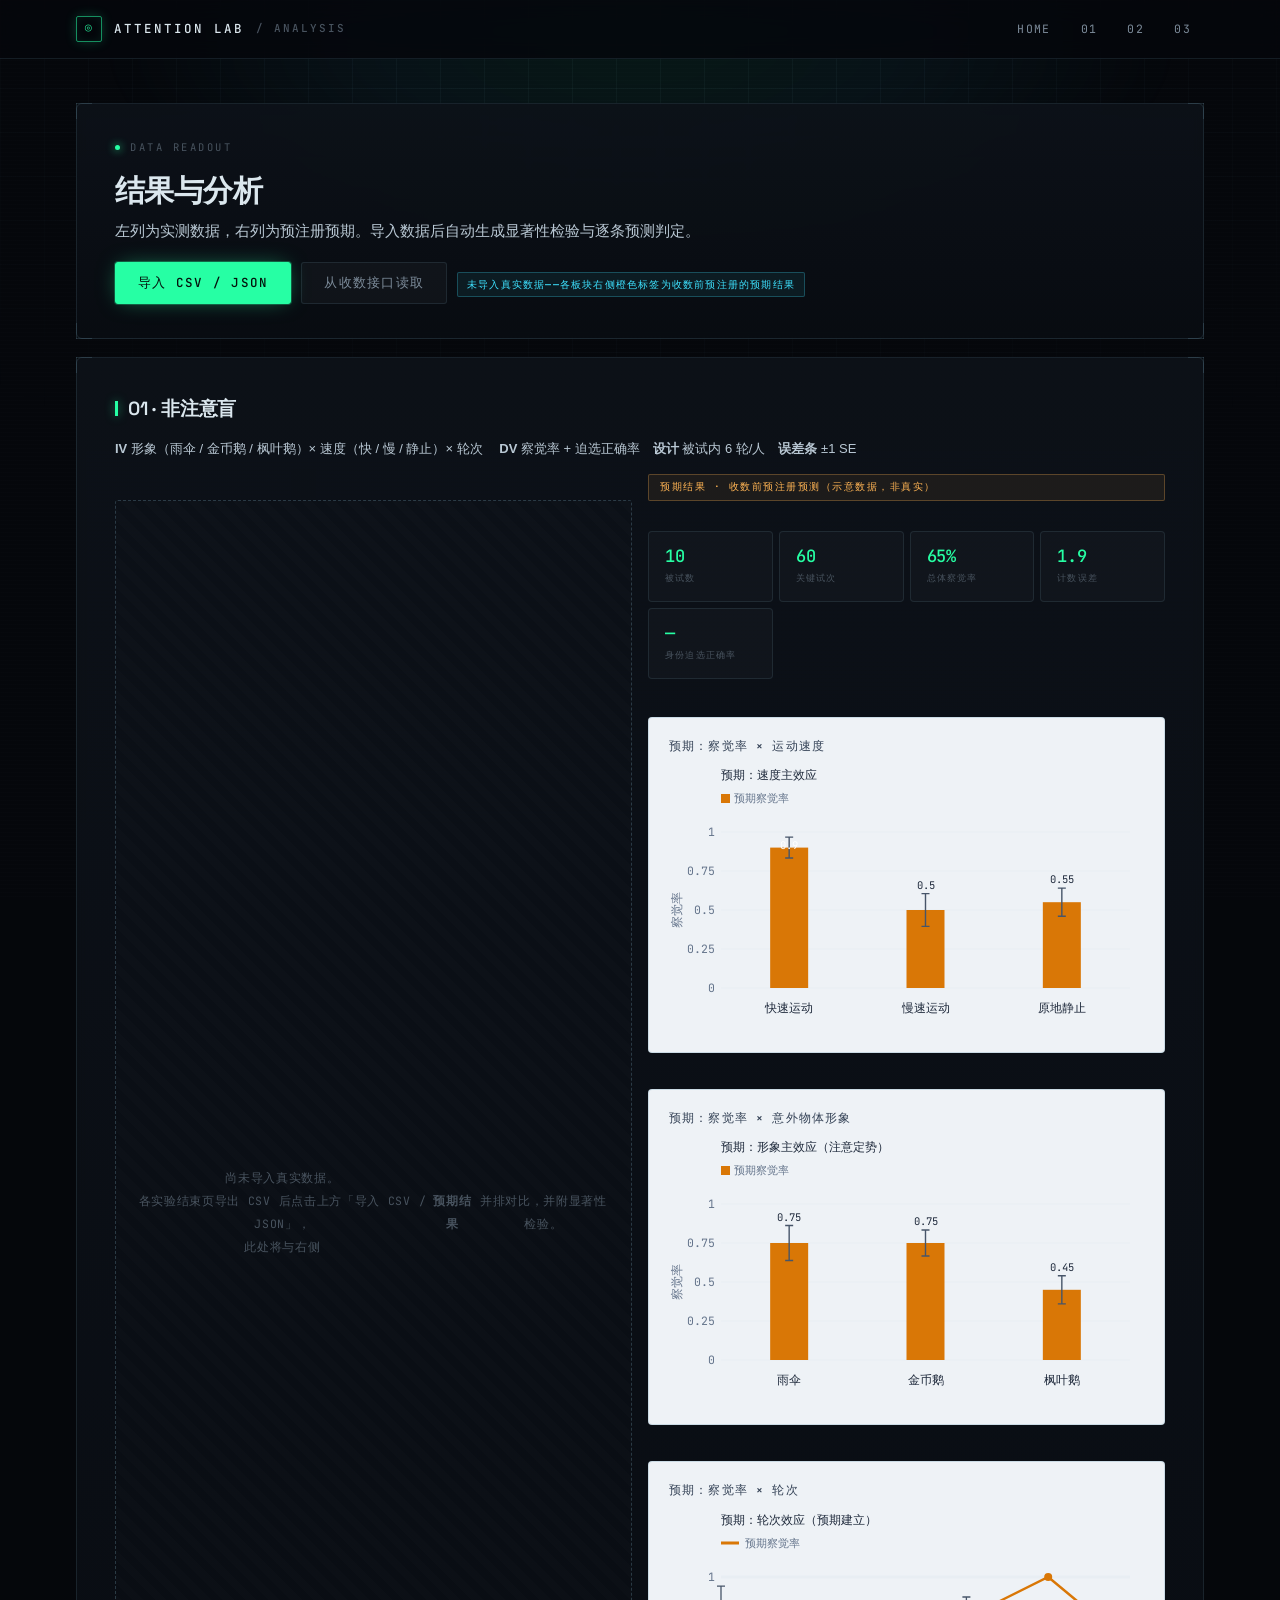
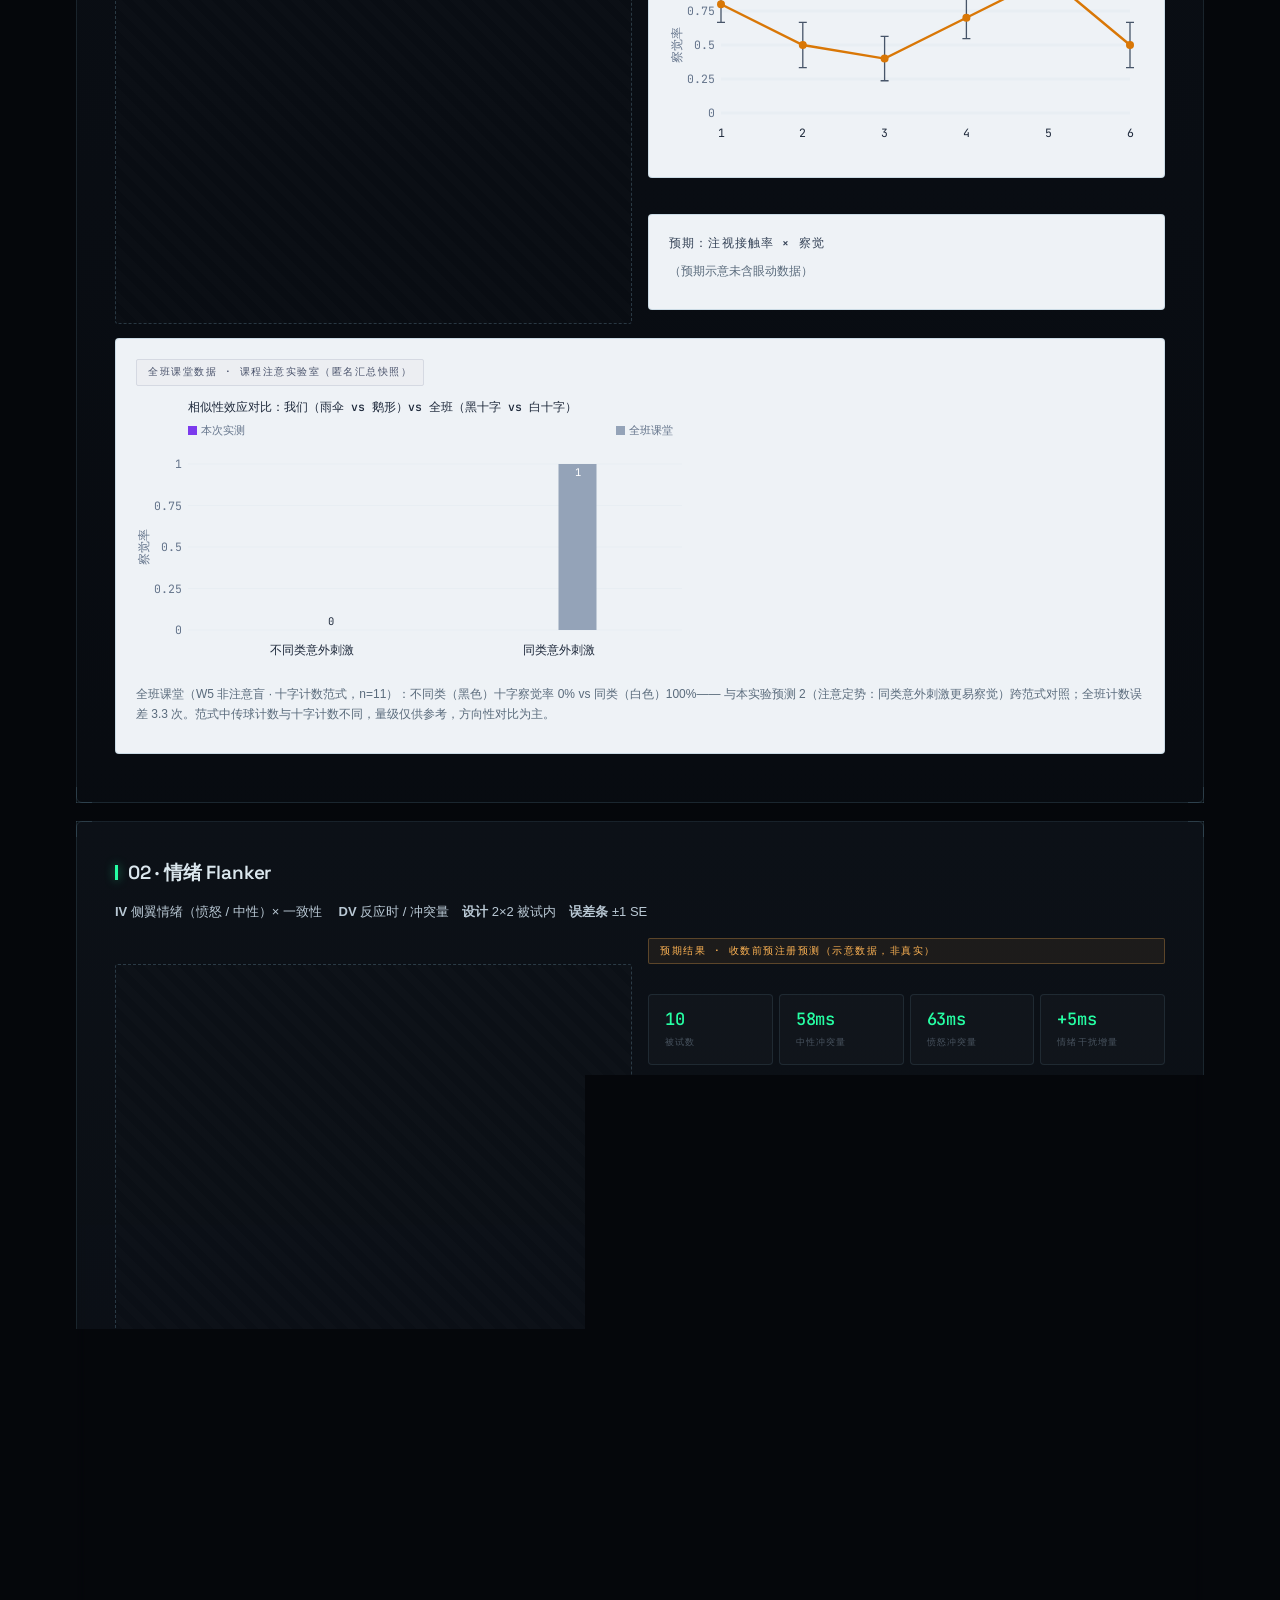
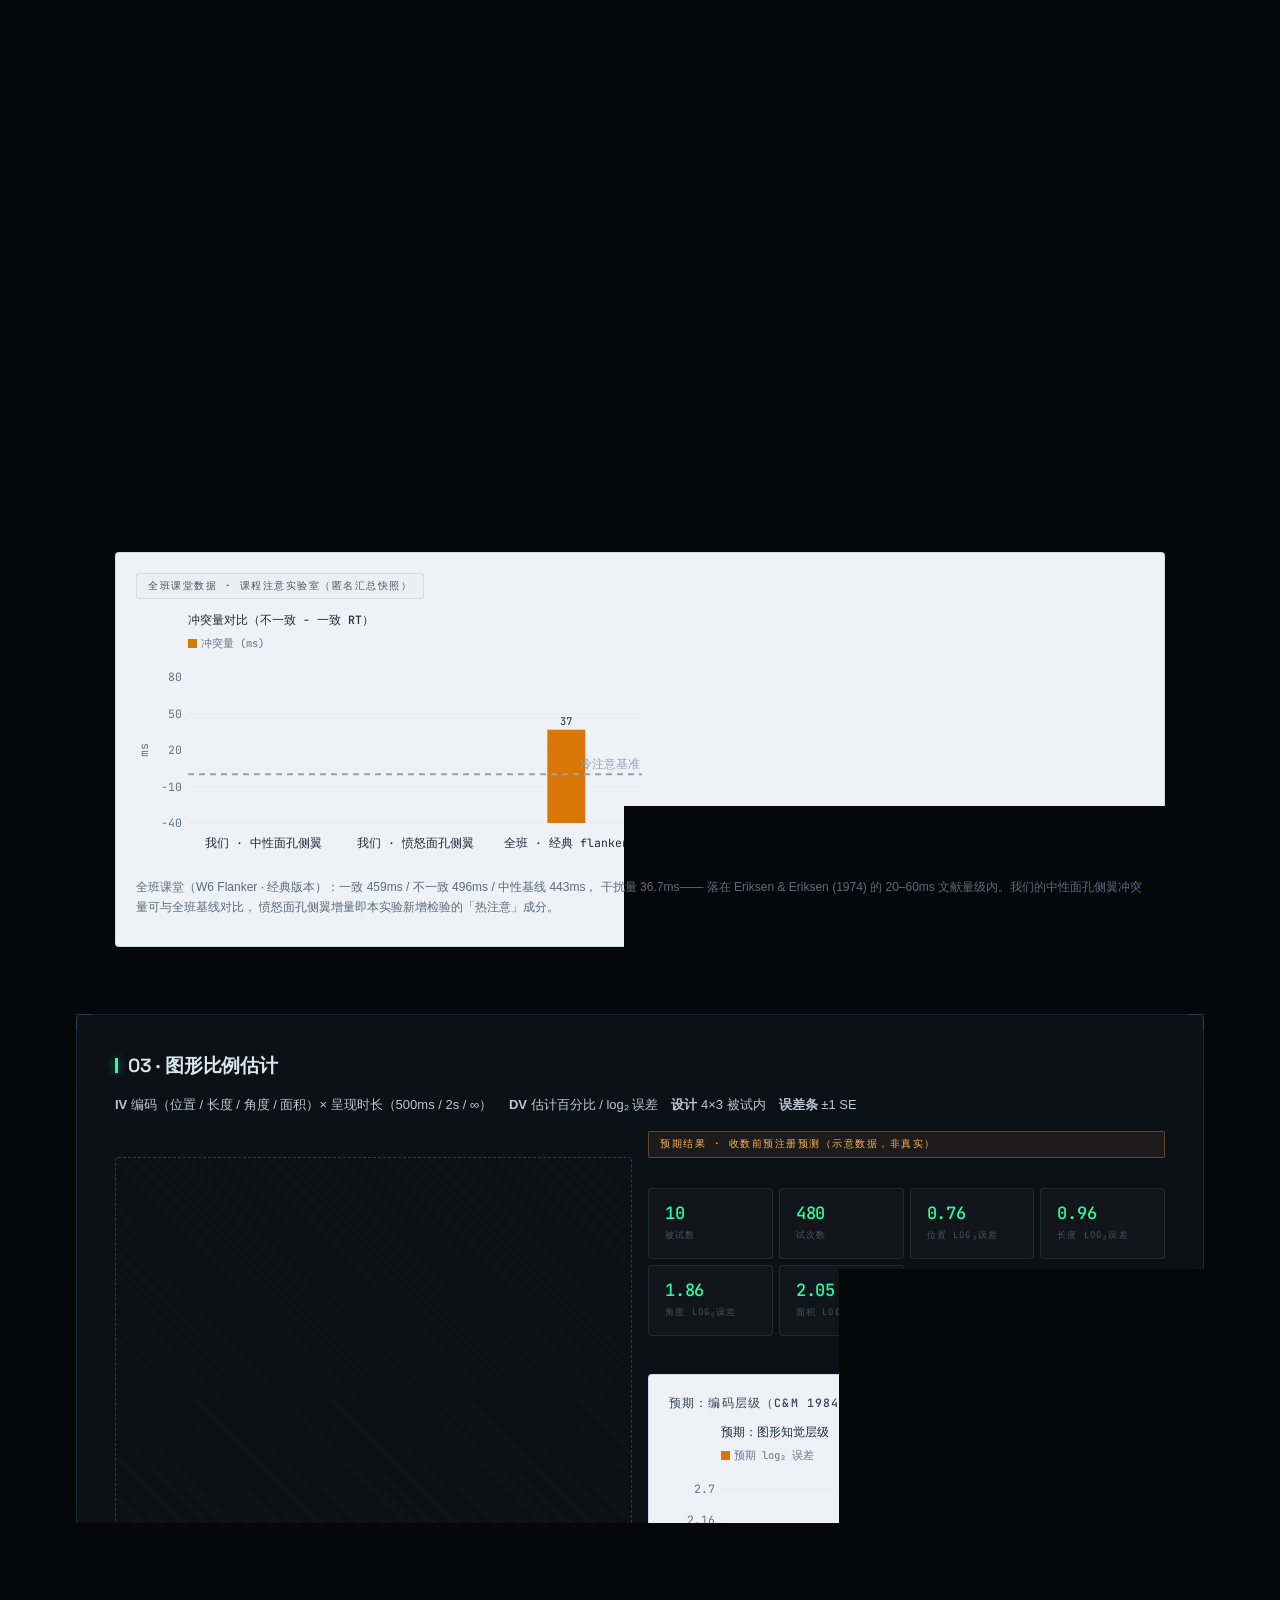
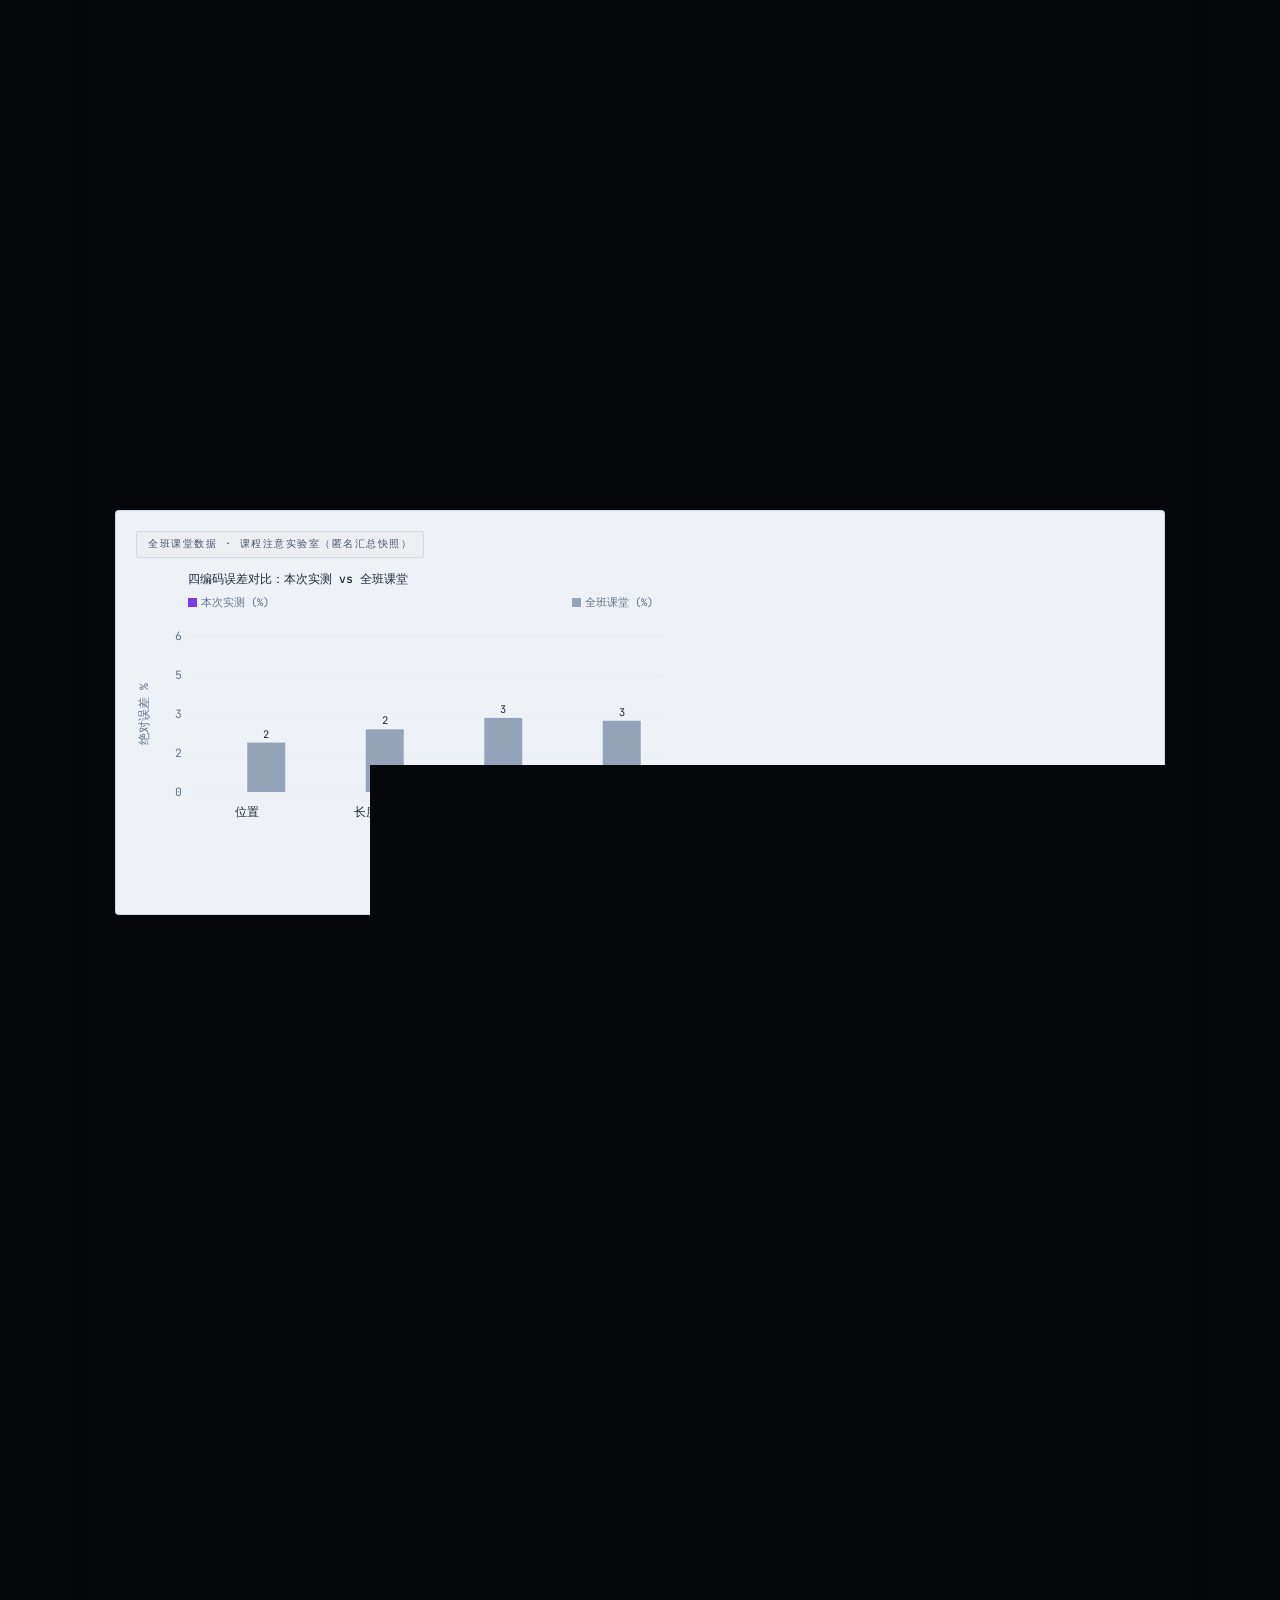
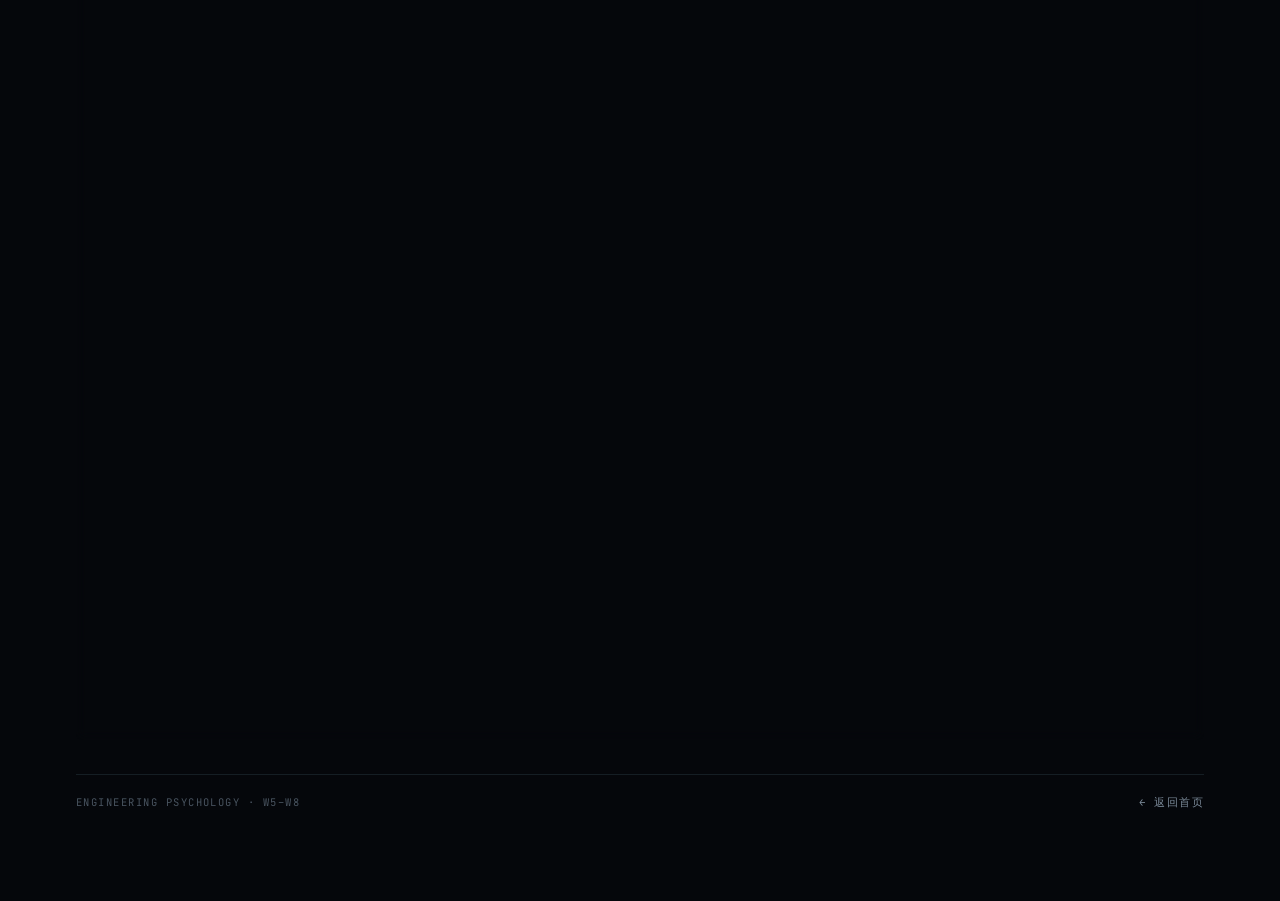
==== commit 3e19828e: "Five fixes: participant recovery, AI fallback, visible Observer, APA report style, chart overlap Co-" ====
--- a/results.html
+++ b/results.html
@@ -90,6 +90,7 @@
 <div class="progress-shell" id="progress-shell" style="display:none"><div class="progress-bar" id="progress-bar"></div></div>
 <script src="js/config.js"></script>
 <script src="js/core.js"></script>
+<script src="js/ai_fallback.js"></script>
 <script src="js/results.js"></script>
 </body>
 </html>
--- a/css/style.css
+++ b/css/style.css
@@ -258,11 +258,11 @@
 }
 /* Canvas 铺满作为背景 */
 #hero-field{position:absolute;inset:0;width:100%;height:100%;display:block;z-index:0}
-.hero-inner{position:relative;z-index:3;padding:52px 46px 46px;pointer-events:none}
+.hero-inner{position:relative;z-index:3;padding:64px 52px 58px;pointer-events:none;min-height:320px;display:flex;flex-direction:column;justify-content:center}
 .hero-inner > *{pointer-events:auto}
 
 .hero-kicker{
-  display:flex;align-items:center;gap:10px;margin-bottom:26px;
+  display:flex;align-items:center;gap:10px;margin-bottom:30px;
   font-family:var(--mono);font-size:10.5px;letter-spacing:.24em;
   text-transform:uppercase;color:var(--ink-3);
 }
@@ -272,21 +272,27 @@
 }
 @keyframes blink{0%,60%{opacity:1}61%,100%{opacity:.18}}
 
+/* ---------- 主标题：两行堆叠，字重与字距拉开层次 ---------- */
 .hero-title{
-  font-family:var(--disp);font-size:clamp(38px,6vw,62px);font-weight:600;
-  line-height:1.02;letter-spacing:-.035em;color:var(--ink);
-  margin-bottom:6px;
-}
-.hero-title .dim{color:var(--ink-3)}
-.hero-title .accent{
-  color:var(--grn);text-shadow:0 0 26px rgba(38,255,164,.35);
-}
-.hero-zh{
-  font-family:var(--zh);font-size:16px;letter-spacing:.42em;
-  color:var(--ink-2);margin-bottom:26px;font-weight:400;
-}
-.hero-desc{
-  max-width:520px;font-size:14px;line-height:1.85;color:#9fb0bd;margin-bottom:0;
+  font-family:var(--disp);font-weight:700;
+  margin:0 0 4px;line-height:.92;
+  display:flex;flex-direction:column;gap:2px;
+}
+.hero-title .line{
+  display:block;
+  font-size:clamp(46px,8.4vw,84px);
+  letter-spacing:-.045em;
+  color:var(--ink);
+  text-shadow:0 2px 0 rgba(255,255,255,.04);
+}
+/* 第二行：细体 + 宽字距 + 信号色，形成对比 */
+.hero-title .accent-line{
+  font-size:clamp(24px,4.4vw,44px);
+  font-weight:300;
+  letter-spacing:.30em;
+  color:var(--grn);
+  text-shadow:0 0 28px rgba(38,255,164,.40);
+  padding-left:3px;
 }
 
 /* 首页读数条 */
@@ -570,3 +576,54 @@
   *,*::before,*::after{animation:none!important;transition:none!important}
   body::after{display:none}
 }
+
+/* ---------- ���Ը��˽��ҳ���ҵĽ�� + ȫ��Աȣ� ---------- */
+.myresult{margin:22px 0 8px;padding:20px 22px;border:1px solid var(--line-2);border-radius:4px;background:rgba(255,255,255,.03)}
+.myresult-head{display:flex;align-items:center;justify-content:space-between;gap:12px;margin-bottom:14px;padding-bottom:12px;border-bottom:1px solid var(--line)}
+.myresult-head h2{font-family:var(--mono);font-size:14px;font-weight:700;letter-spacing:.14em;text-transform:uppercase;color:var(--ink);margin:0;display:flex;align-items:center;gap:9px}
+.myresult-head h2::before{content:'';width:3px;height:14px;background:var(--grn);box-shadow:0 0 10px var(--grn-dim)}
+.myresult .kpi-row{margin:0 0 16px}
+.myresult .chart-box{background:rgba(255,255,255,.028);border:1px solid var(--line);border-radius:3px;padding:16px 18px;margin:0;box-shadow:none}
+.myresult .chart-box h3{color:var(--ink-2);font-size:10.5px;letter-spacing:.14em}
+.myresult .chart-box .muted{color:var(--ink-3);font-size:11.5px;line-height:1.7}
+.myresult canvas{display:block;max-width:100%}
+@media (max-width:720px){.myresult{padding:16px 14px}.myresult-head{flex-direction:column;align-items:flex-start;gap:8px}}
+
+/* ---------- �������������ҳ�� ---------- */
+.idbar{display:flex;align-items:center;justify-content:space-between;gap:14px;flex-wrap:wrap;margin-top:18px;padding:12px 18px;border:1px solid var(--line-2);border-radius:4px;background:rgba(38,255,164,.045);backdrop-filter:blur(8px)}
+.idbar-main{display:flex;align-items:center;gap:14px;flex-wrap:wrap;min-width:0}
+.idbar-label{font-family:var(--mono);font-size:9.5px;font-weight:700;letter-spacing:.18em;text-transform:uppercase;color:var(--ink-3)}
+.idbar-pid{font-family:var(--mono);font-size:14px;font-weight:700;letter-spacing:.06em;color:var(--grn);text-shadow:0 0 14px rgba(38,255,164,.4);background:rgba(38,255,164,.08);border:1px solid rgba(38,255,164,.28);border-radius:3px;padding:3px 12px}
+.idbar-progress{font-family:var(--mono);font-size:10.5px;letter-spacing:.08em;color:var(--ink-2)}
+.idbar-progress b{color:var(--grn);font-weight:700}
+
+/* ����ɵ�ʵ�鿨Ƭ */
+.exp-card.is-done{border-color:rgba(38,255,164,.34)}
+.exp-card.is-done::before{opacity:1}
+.exp-card.is-done .foot .go{color:var(--grn)}
+.exp-card.is-done .exp-head .idx::after{content:' ?';color:var(--grn);font-size:11px}
+@media (max-width:720px){.idbar{gap:10px}.idbar-main{gap:10px}}
+
+/* ---------- ����۲���ͼ�� ---------- */
+#observer{position:fixed;left:0;top:0;z-index:999;pointer-events:auto;cursor:pointer;display:block;
+  filter:drop-shadow(0 0 18px rgba(38,255,164,.28));
+  transition:opacity .3s,filter .3s;
+  will-change:transform}
+#observer:hover{filter:drop-shadow(0 0 30px rgba(38,255,164,.55))}
+/* ����ʵ�飨stimulus stage������ҳʱ���أ������ڵ� */
+body.in-experiment #observer{opacity:0;pointer-events:none}
+@media (max-width:720px){#observer{display:none}}
+@media (prefers-reduced-motion:reduce){#observer{transition:none}}
+
+/* ---------- APA ��ʽͳ�Ʊ��棨�ο�������ѧ���������� ---------- */
+.apa-prose{margin:10px 0 14px;padding:14px 18px;border-left:3px solid rgba(38,255,164,.55);background:rgba(38,255,164,.04);border-radius:0 3px 3px 0}
+.apa-prose p{margin:0 0 10px;font-size:13.5px;line-height:2;color:#b8c8d4;text-align:justify;text-indent:2em}
+.apa-prose p:last-child{margin-bottom:0}
+.apa-prose i{font-style:italic;color:#e2eef5}
+.apa-prose strong{color:var(--grn);font-weight:700}
+.apa-table td.mono{font-family:var(--mono);font-size:12px;white-space:nowrap}
+.apa-note{font-size:11.5px;line-height:1.85;color:var(--ink-3);margin-top:10px;text-align:justify}
+.apa-note i{font-style:italic}
+.apa-stat h3{font-family:var(--mono);letter-spacing:.06em}
+@media (max-width:720px){.apa-prose p{font-size:12.5px;line-height:1.9}}
+
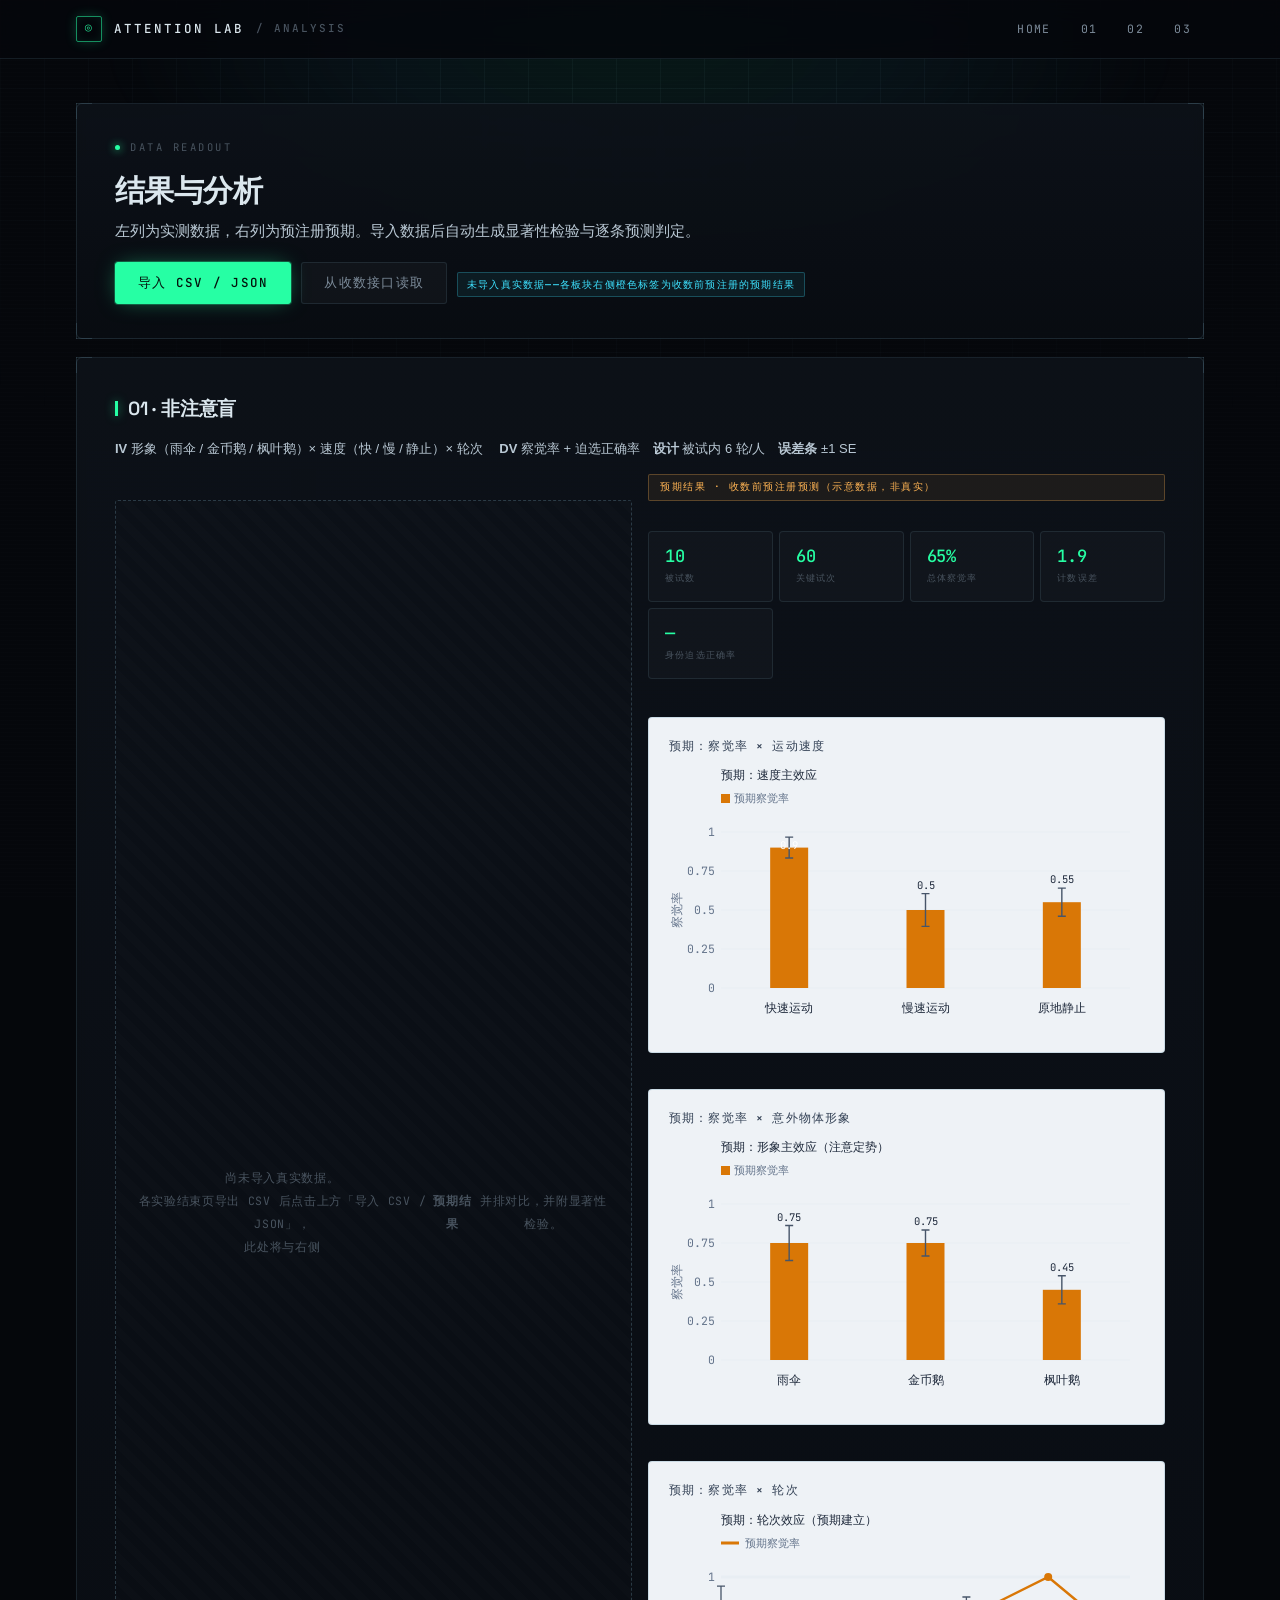
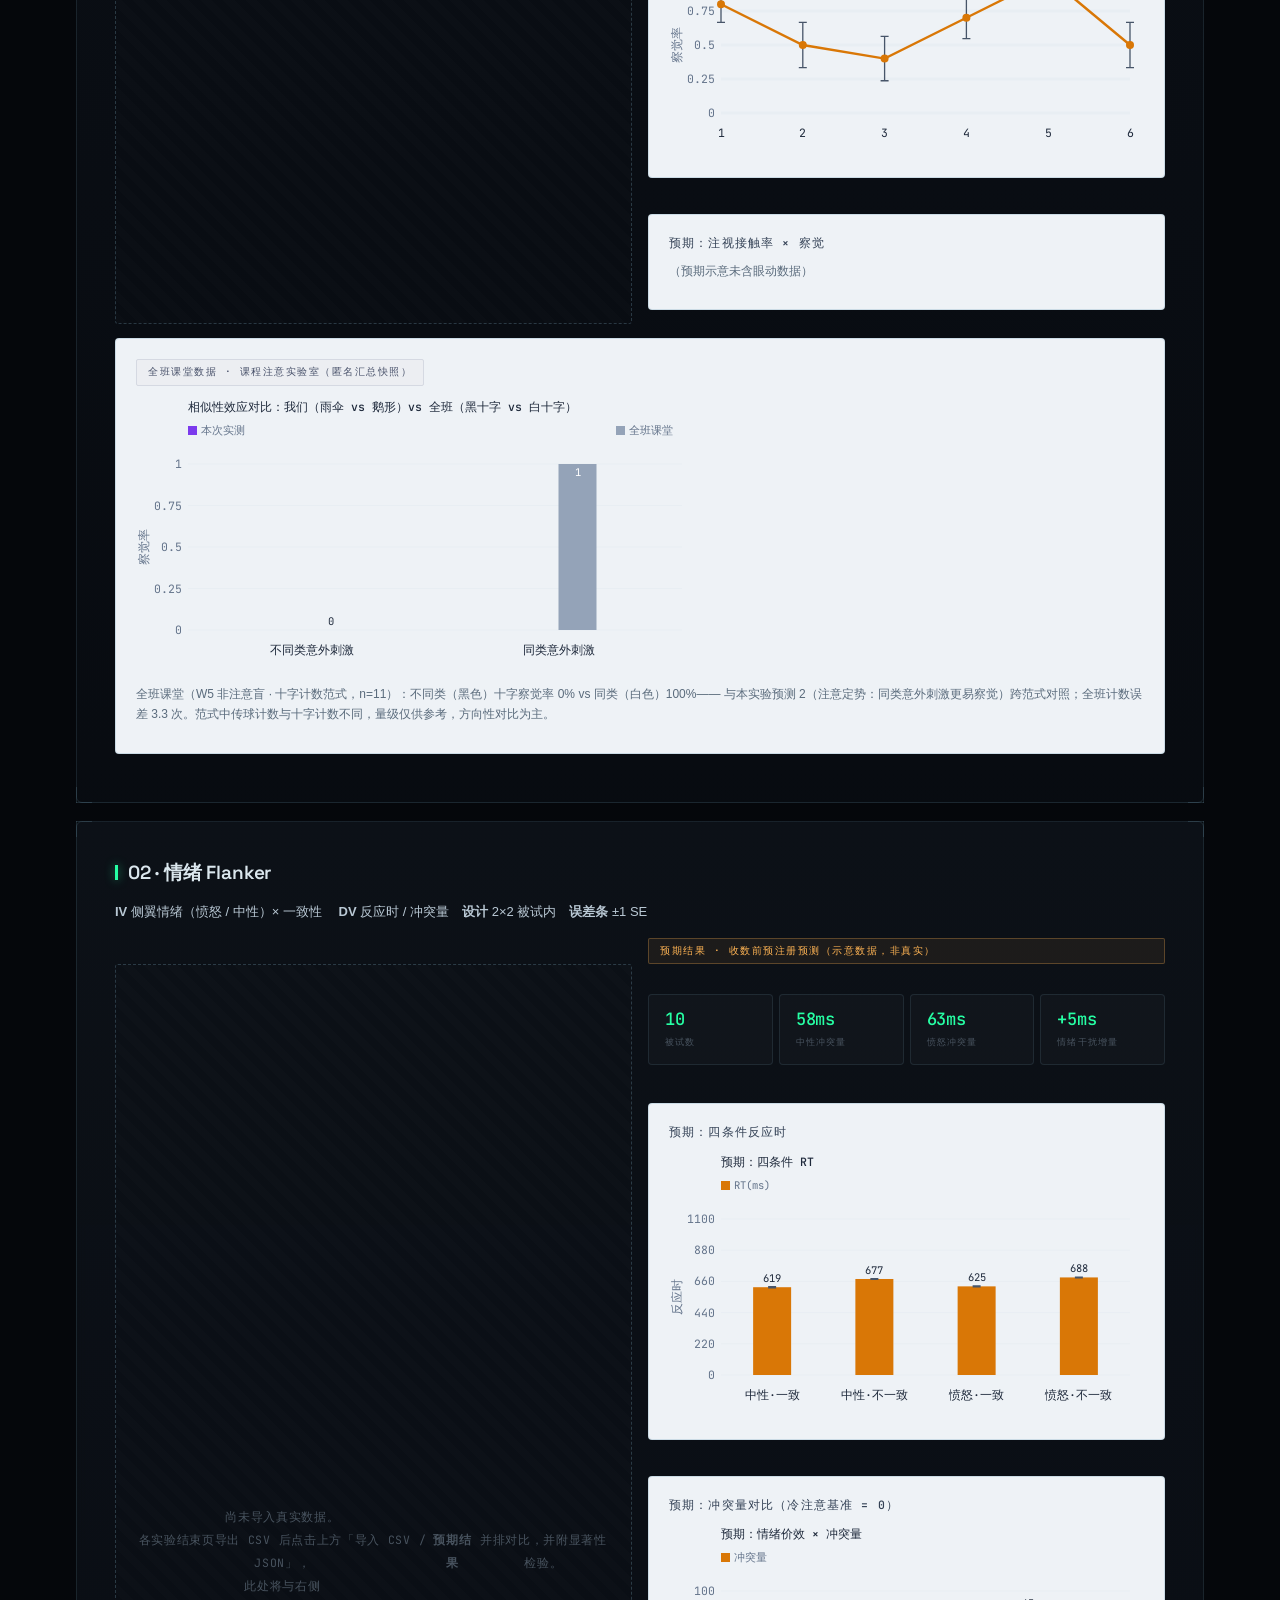
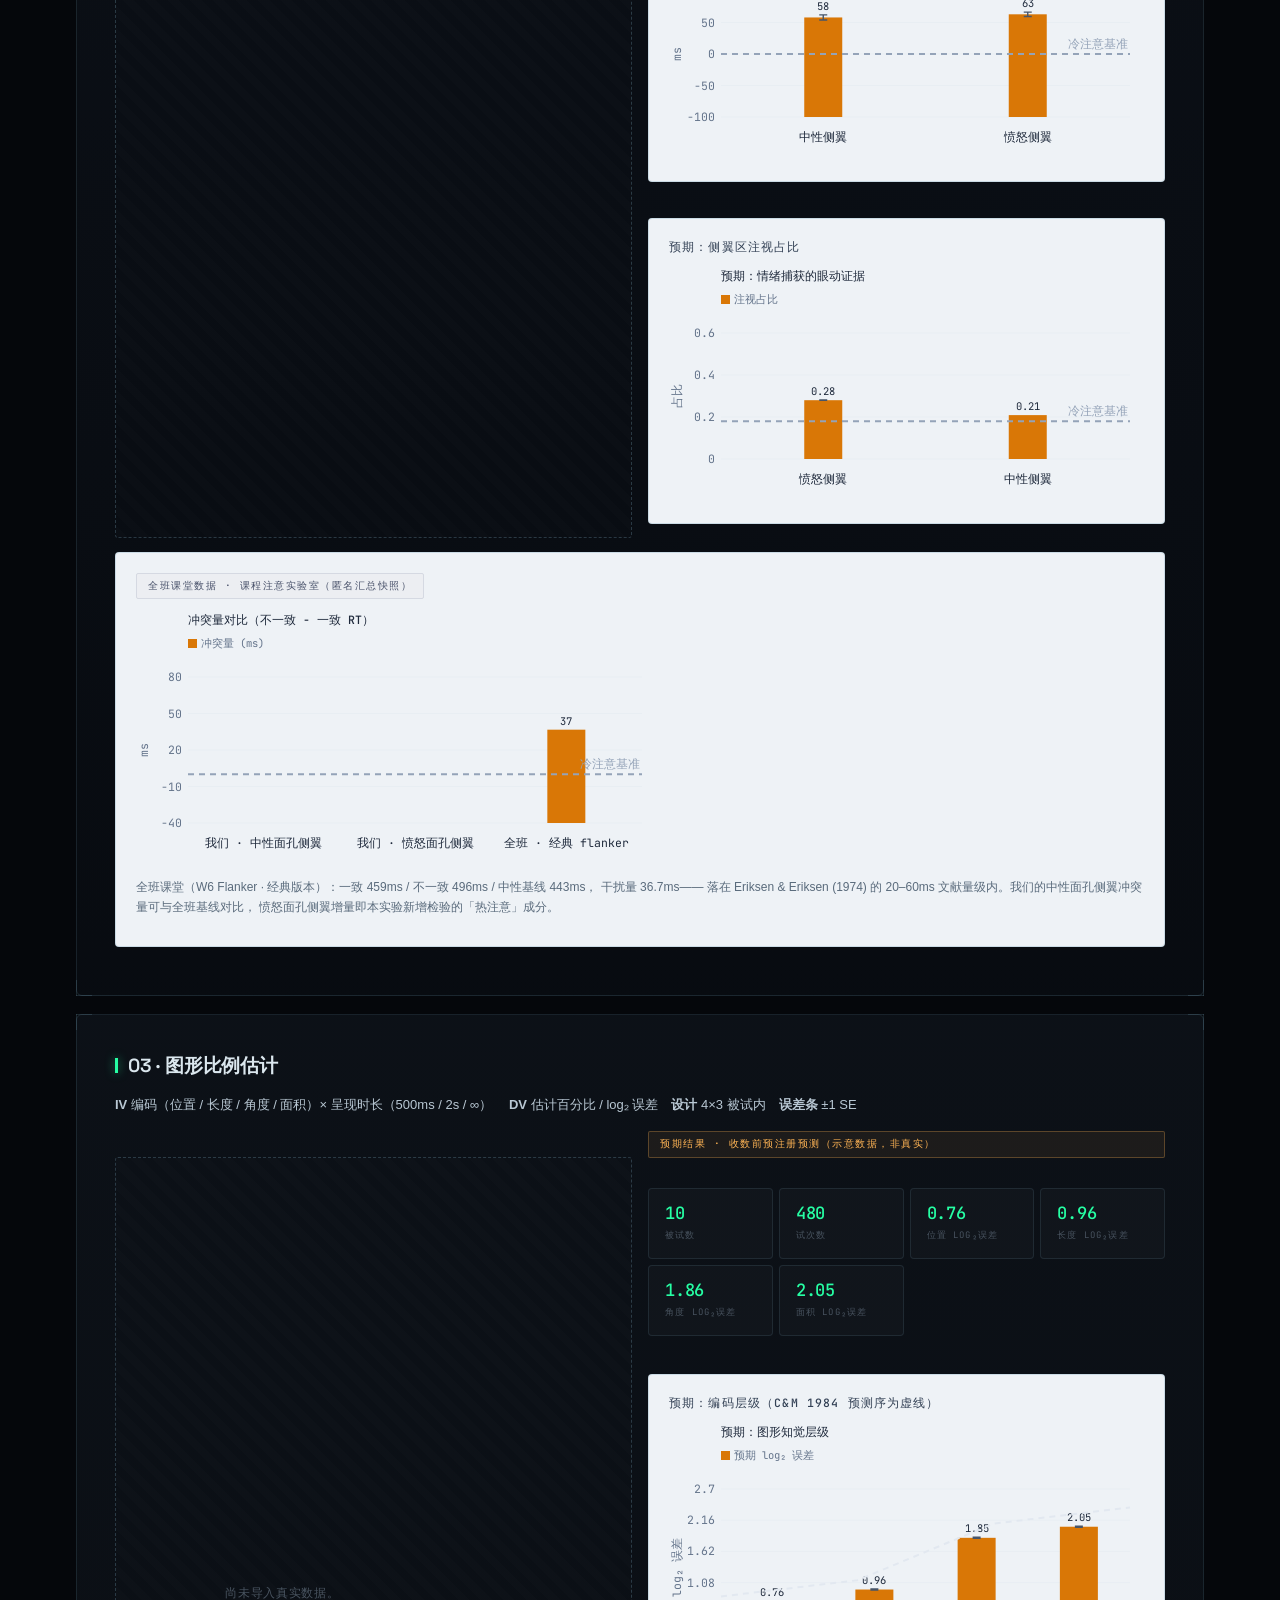
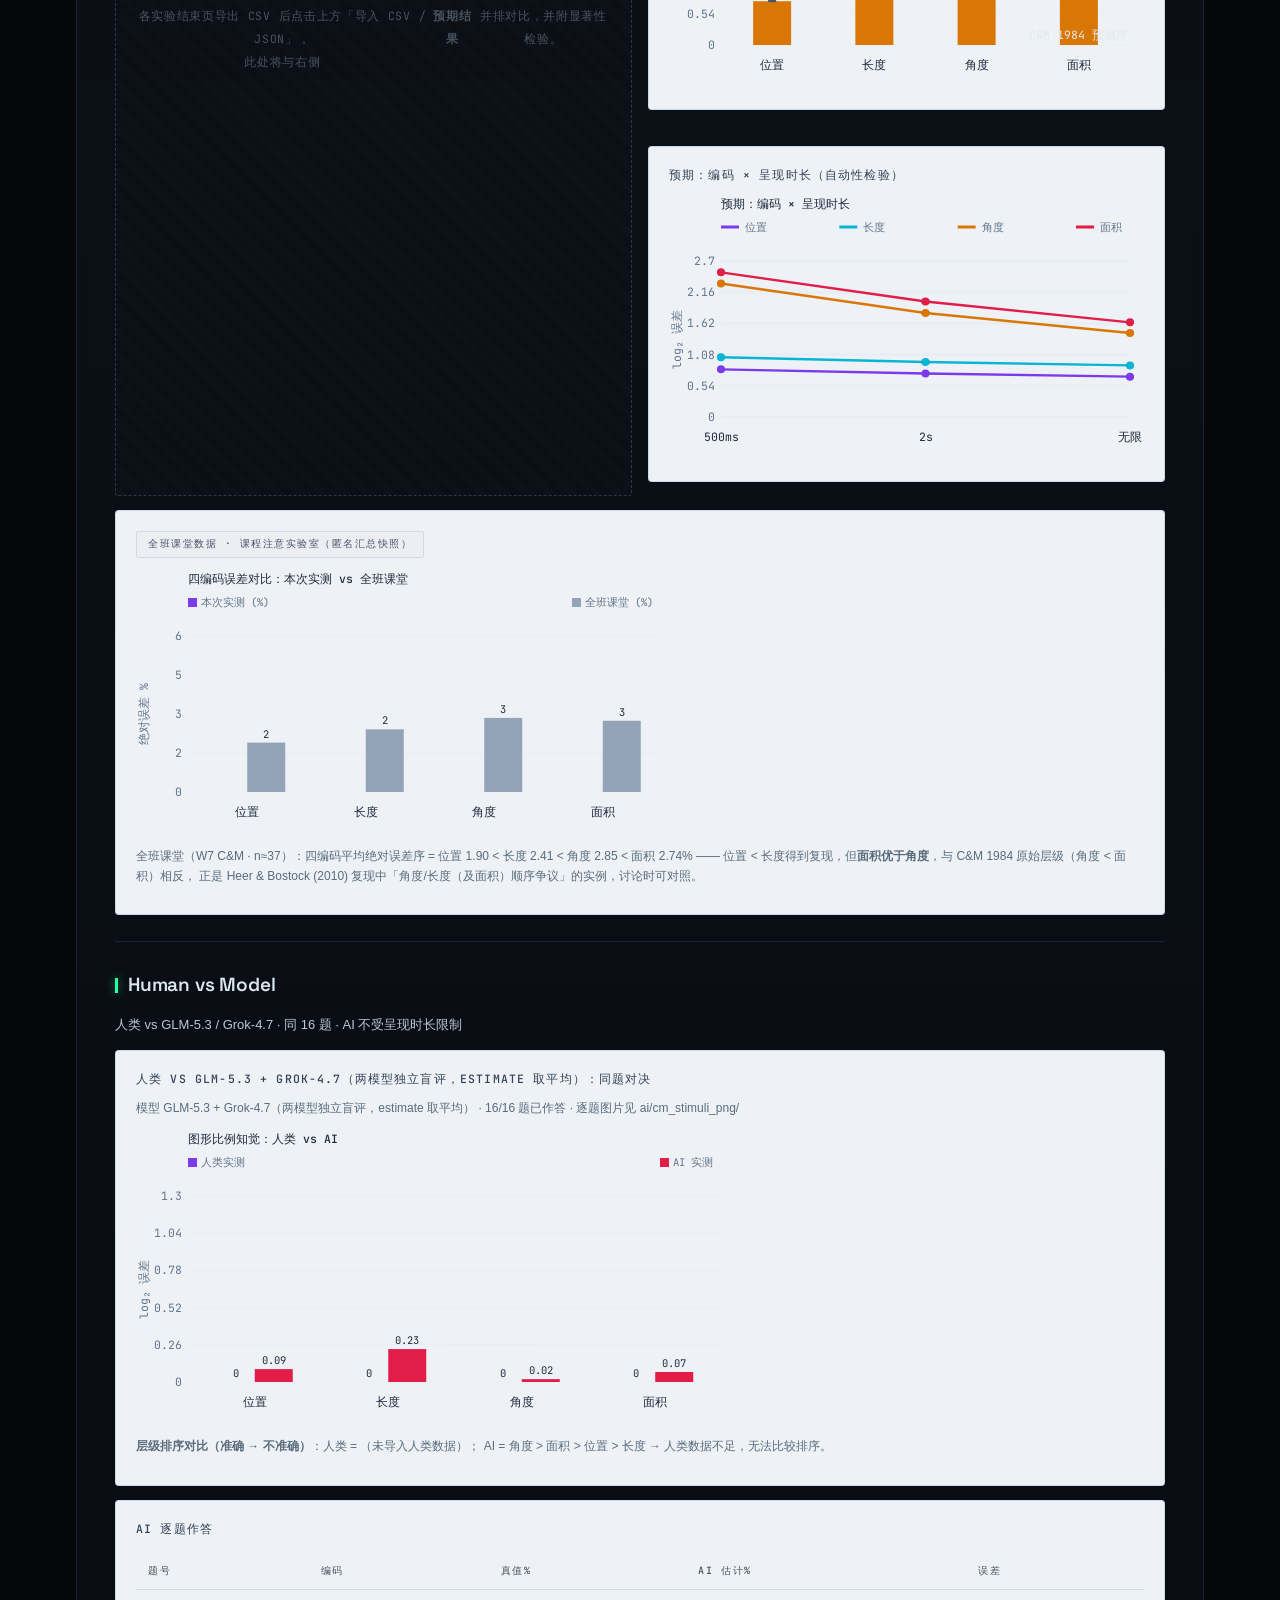
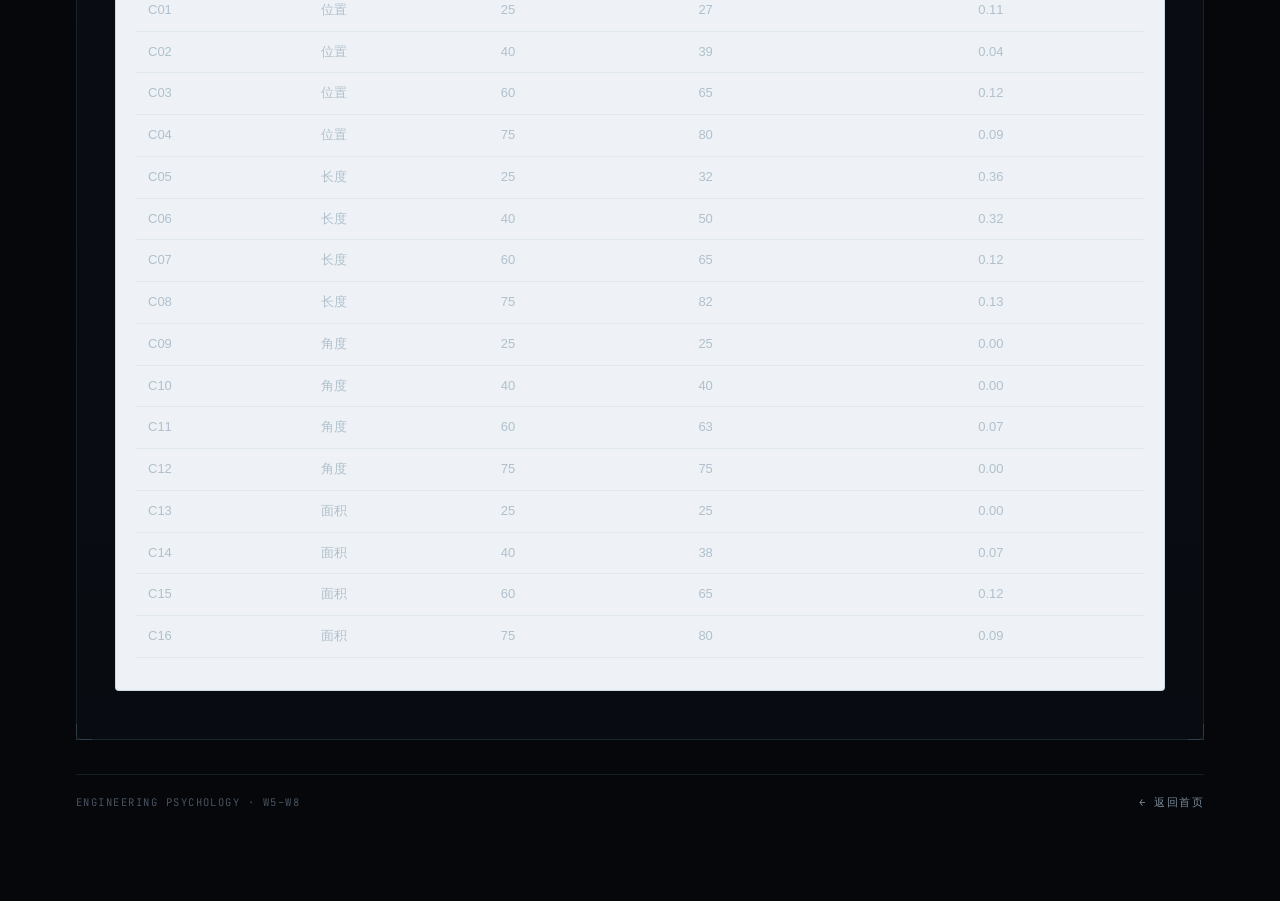
==== commit 0cd20509: "Class comparison uses real course experiment IDs (inattention/flanker/cm) via live API Co-authored-b" ====
--- a/results.html
+++ b/results.html
@@ -90,6 +90,7 @@
 <div class="progress-shell" id="progress-shell" style="display:none"><div class="progress-bar" id="progress-bar"></div></div>
 <script src="js/config.js"></script>
 <script src="js/core.js"></script>
+<script src="js/classdata.js"></script>
 <script src="js/ai_fallback.js"></script>
 <script src="js/results.js"></script>
 </body>
